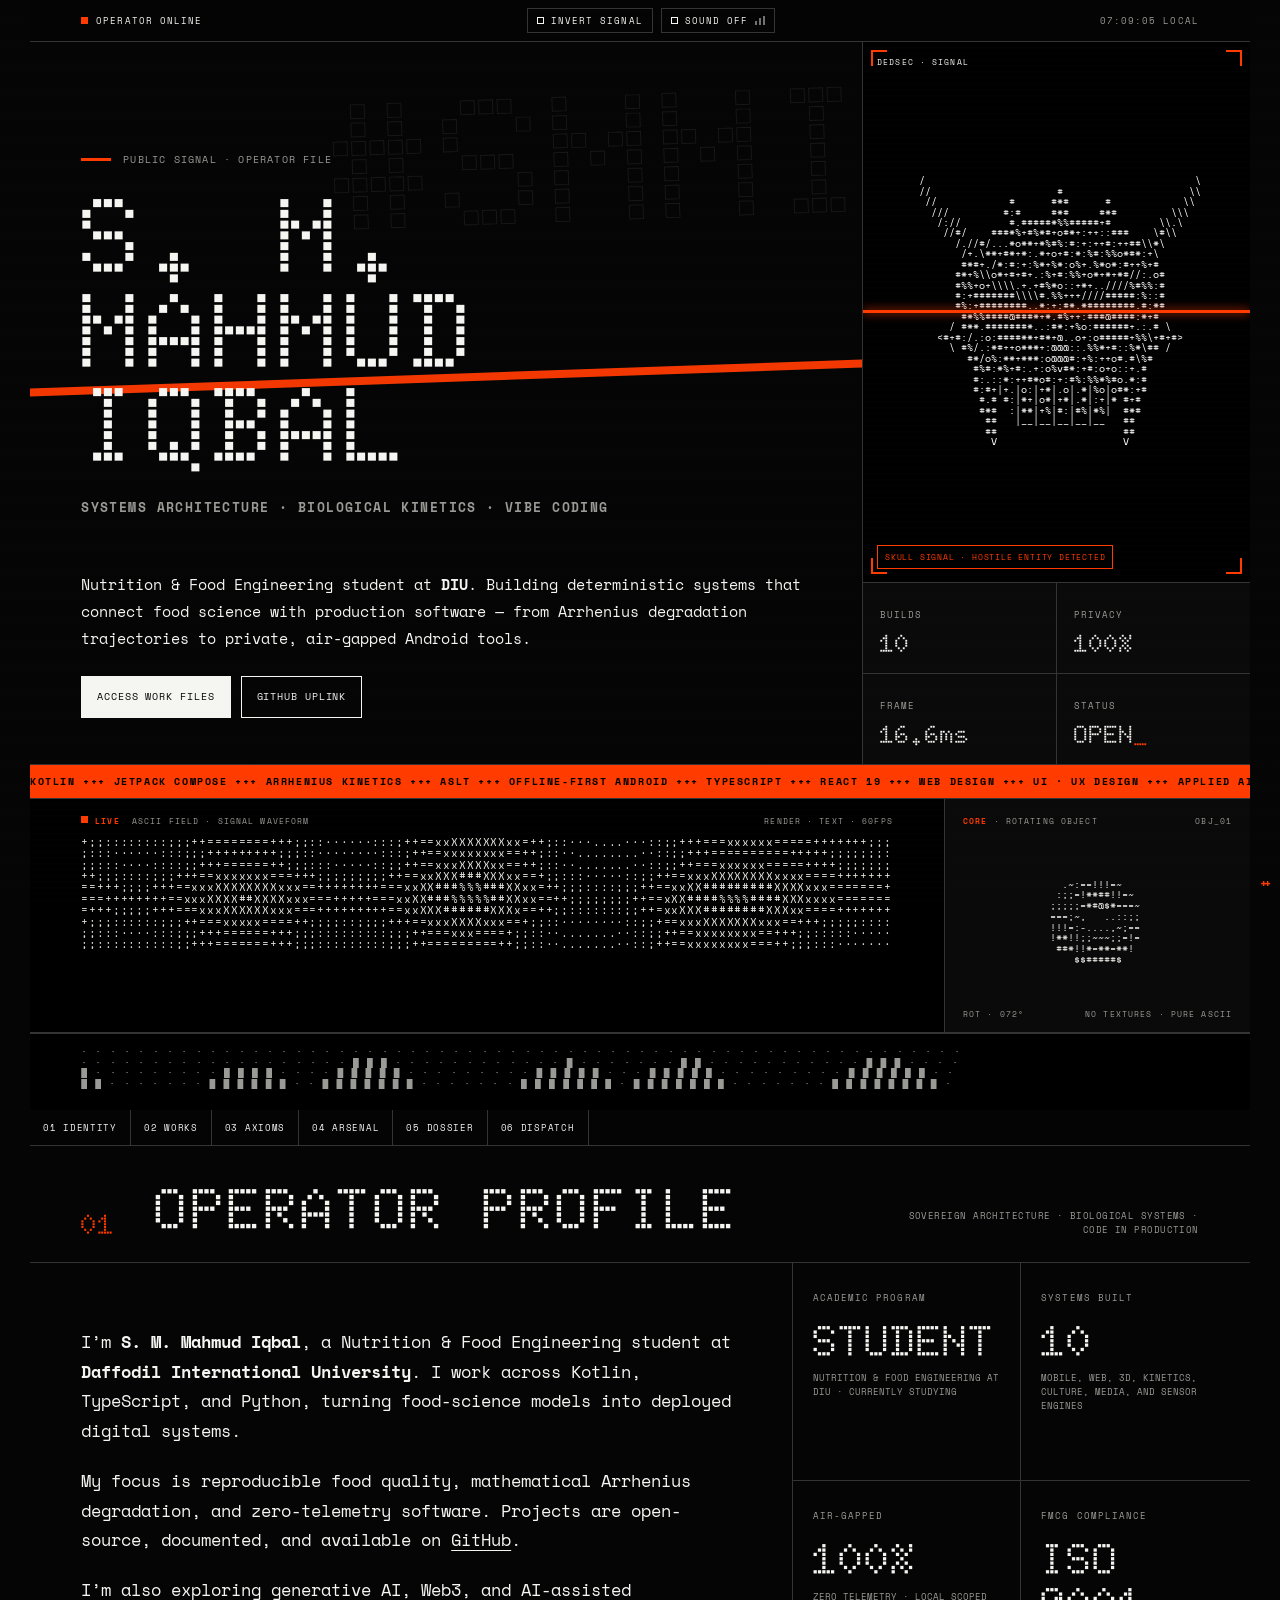
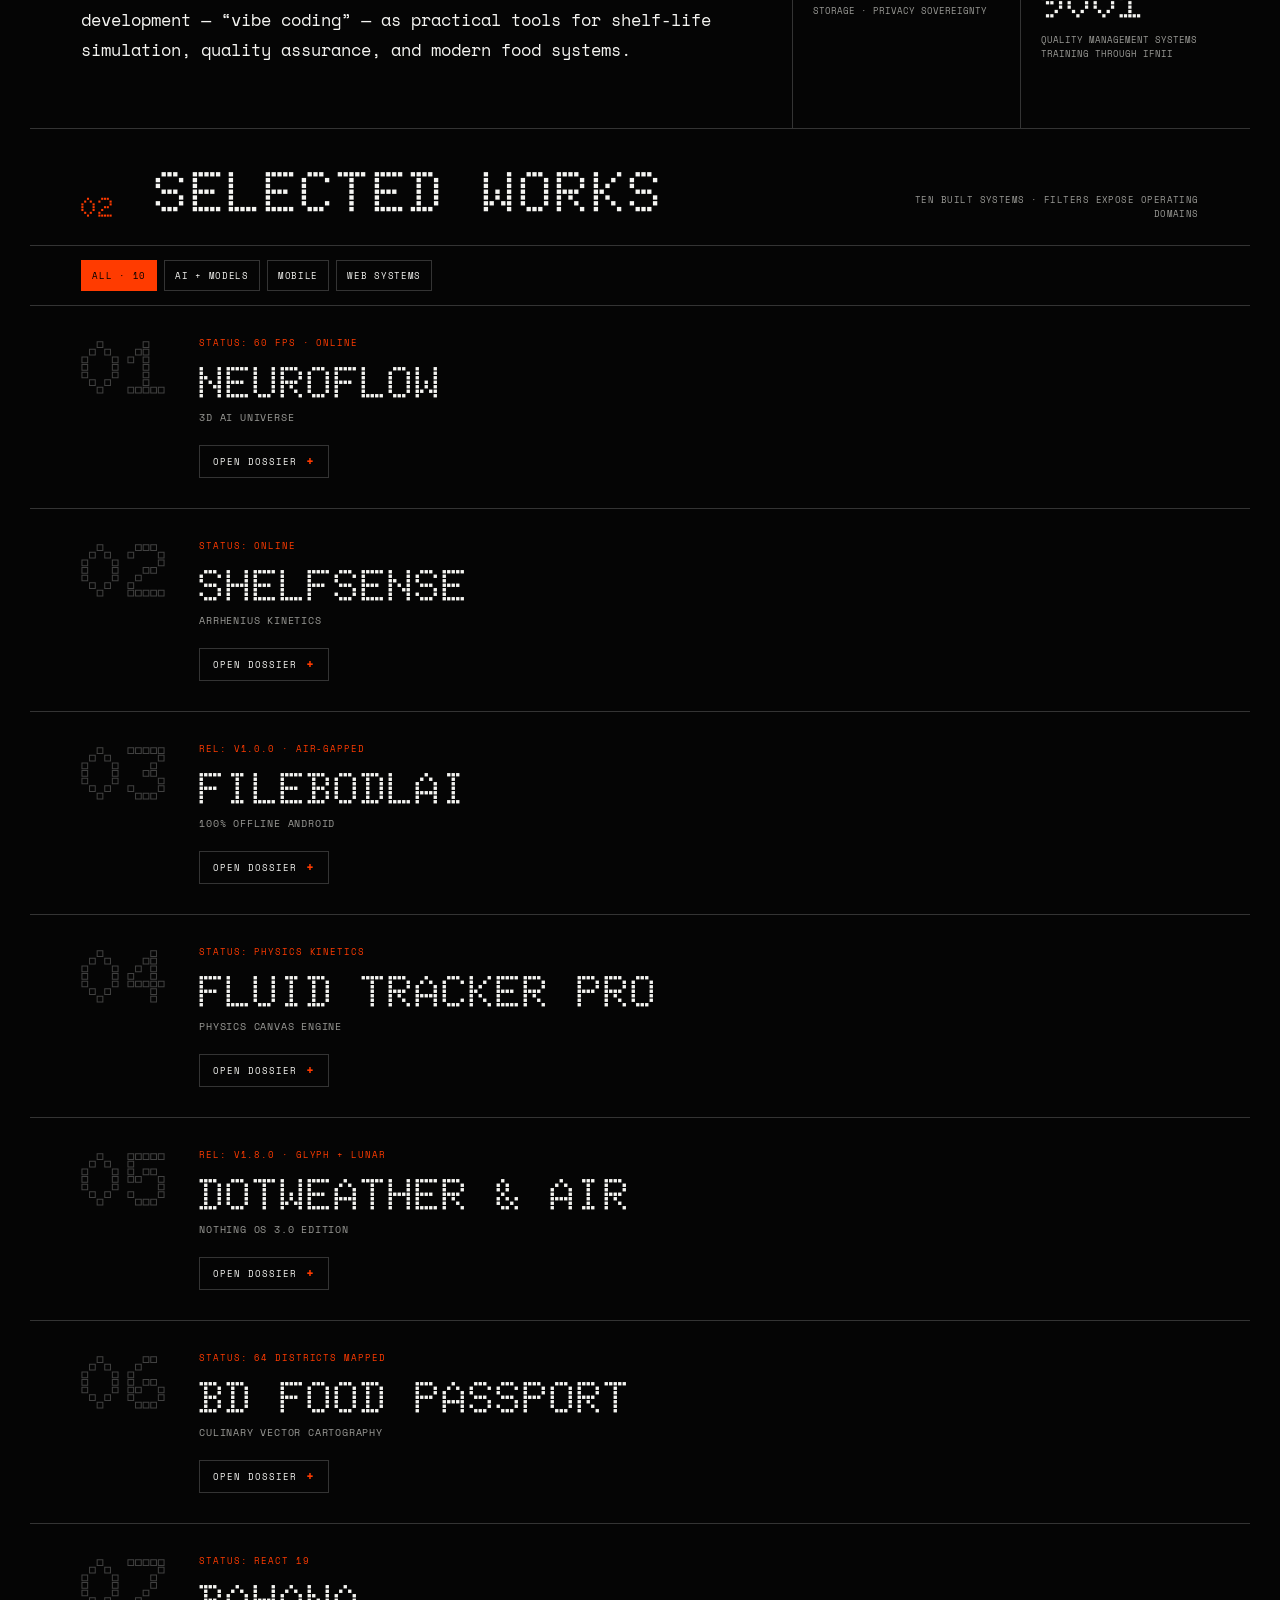
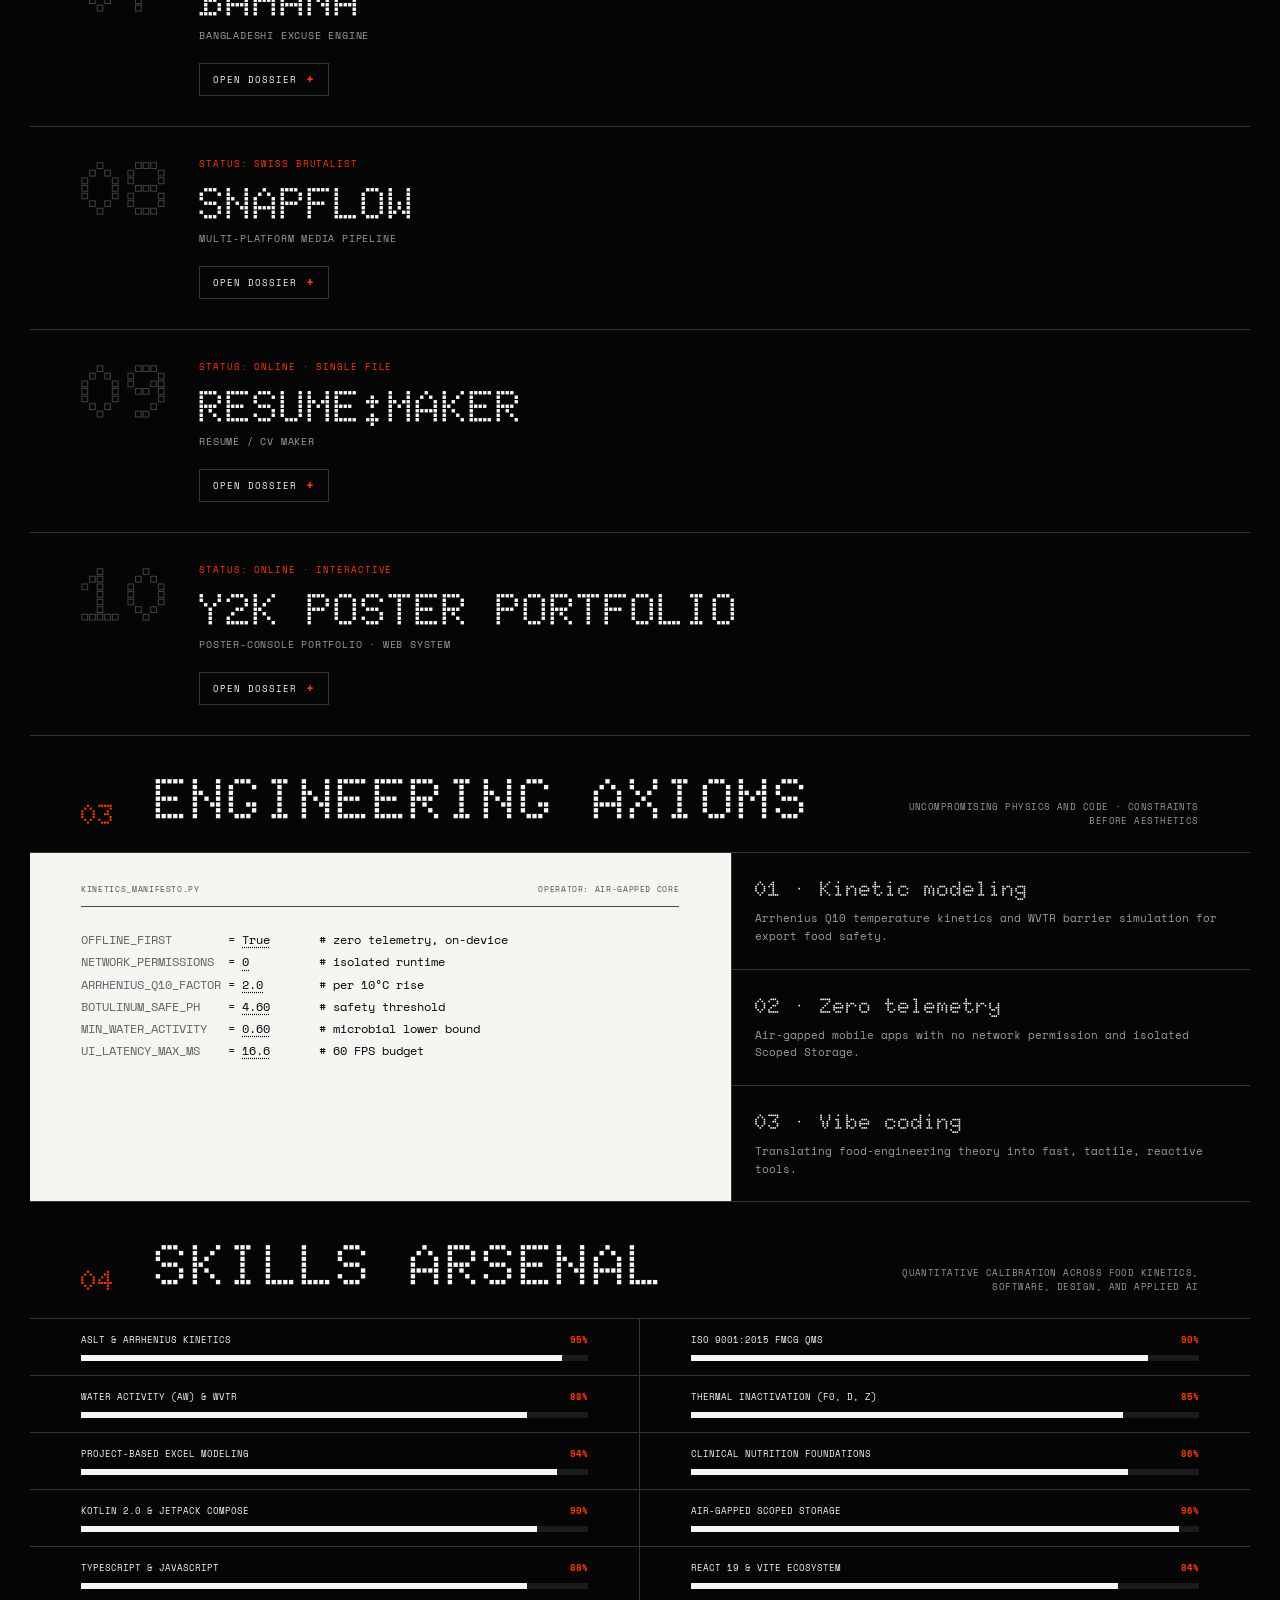
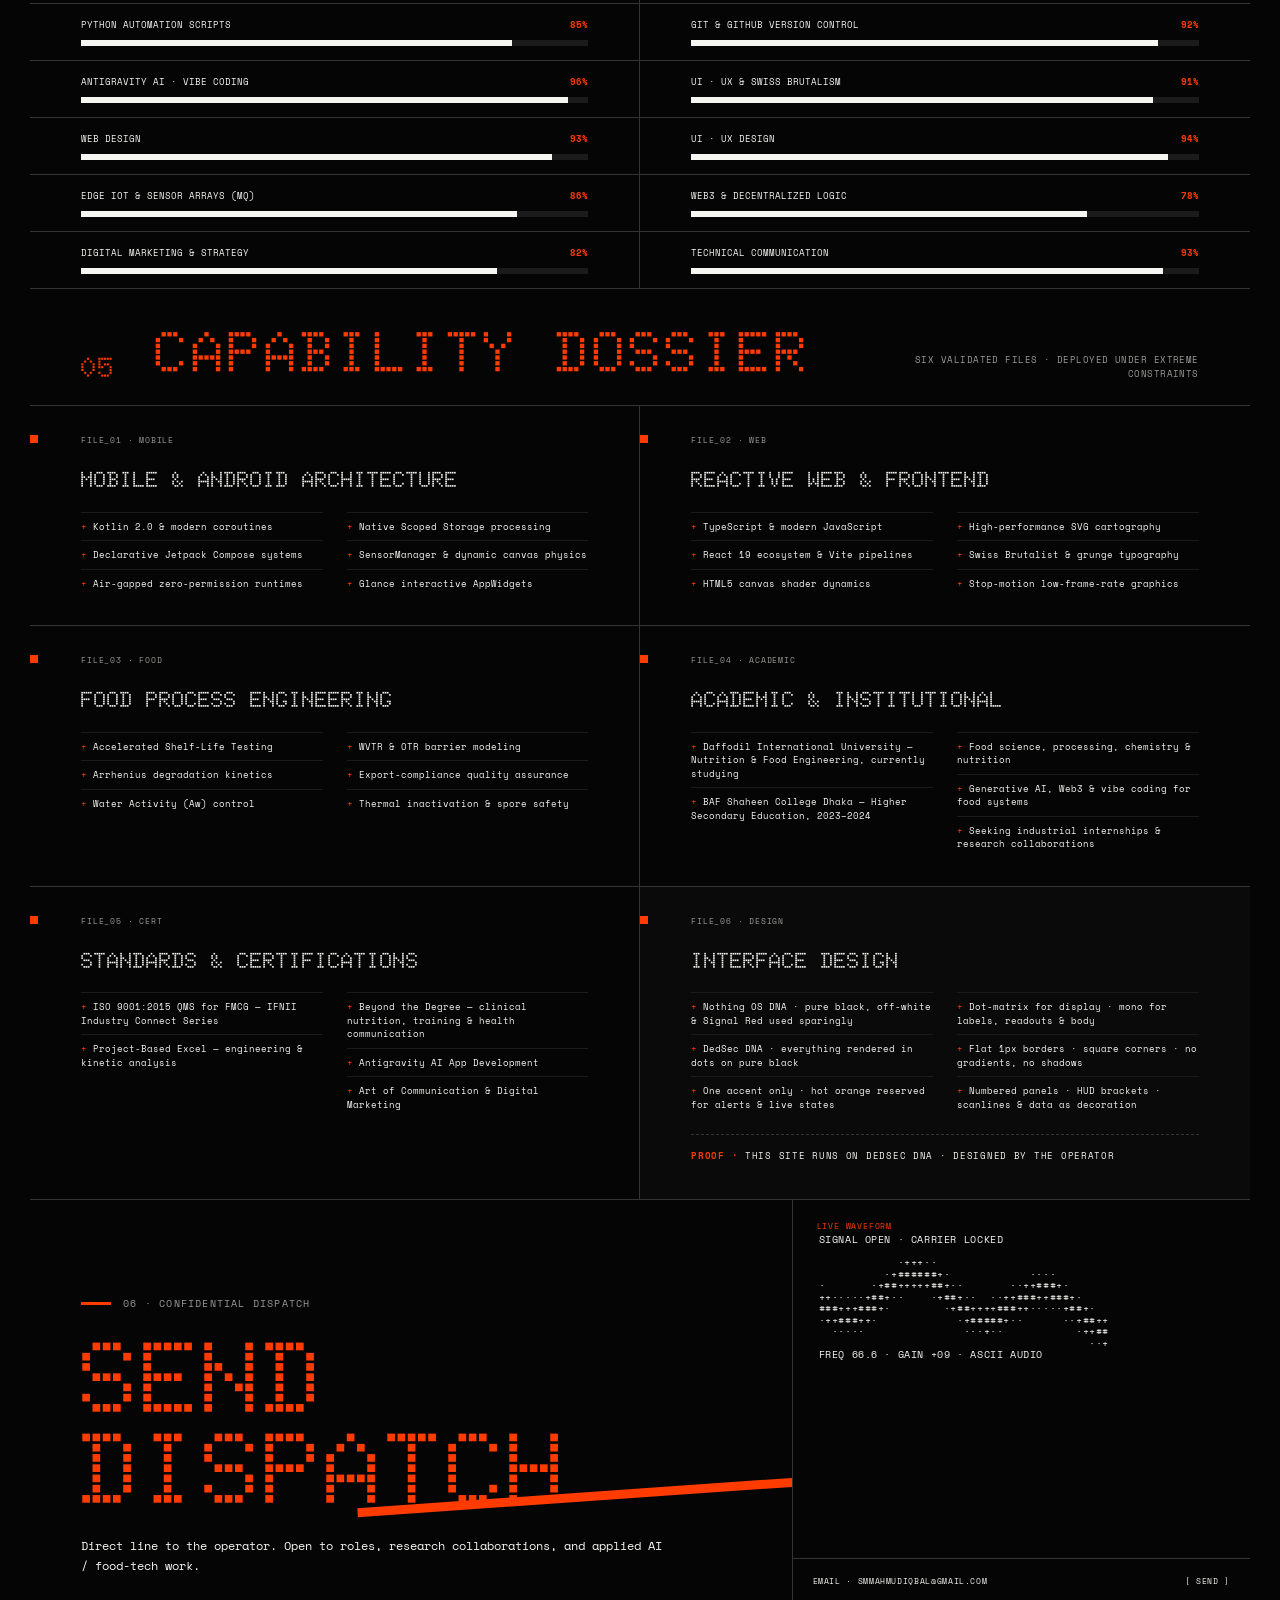
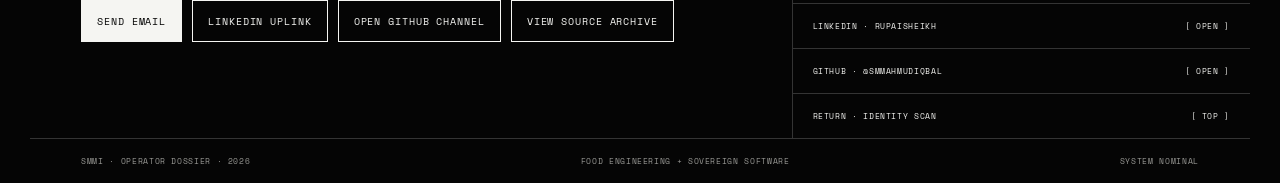
==== portfolio.html @ e4060b65 "Upload new portfolio build as portfolio.html" ====
<!doctype html>
<html lang="en">
<head>
  <meta charset="utf-8" />
  <meta name="viewport" content="width=device-width, initial-scale=1, viewport-fit=cover" />
  <meta name="color-scheme" content="light dark" />
  <link rel="icon" type="image/png" href="[data-uri]" />
  <link rel="apple-touch-icon" href="[data-uri]" />
  <title>S. M. Mahmud Iqbal — Operator Dossier</title>
  <meta name="description" content="Developer portfolio of S. M. Mahmud Iqbal — scientific software, Android, web, and UI/UX. Nutrition &amp; Food Engineering student at Daffodil International University building offline-first, zero-telemetry systems." />
  <meta property="og:type" content="website" />
  <meta property="og:title" content="S. M. Mahmud Iqbal — Operator Dossier" />
  <meta property="og:description" content="Developer portfolio of S. M. Mahmud Iqbal — scientific software, Android, web, and UI/UX." />
  <meta property="og:image" content="https://smmahmudiqbal.github.io/portfolio/assets/og-image.jpg" />
  <meta property="og:image:type" content="image/jpeg" />
  <meta property="og:image:width" content="2096" />
  <meta property="og:image:height" content="1184" />
  <meta property="og:image:alt" content="Evil ASCII skull artwork: a horned skull rendered in white ASCII characters on black — S. M. Mahmud Iqbal, Operator Dossier" />
  <meta name="twitter:card" content="summary_large_image" />
  <meta name="twitter:title" content="S. M. Mahmud Iqbal — Operator Dossier" />
  <meta name="twitter:description" content="Developer portfolio of S. M. Mahmud Iqbal — scientific software, Android, web, and UI/UX." />
  <meta name="twitter:image" content="https://smmahmudiqbal.github.io/portfolio/assets/og-image.jpg" />
  <meta name="twitter:image:alt" content="Evil ASCII skull artwork: a horned skull rendered in white ASCII characters on black — S. M. Mahmud Iqbal, Operator Dossier" />
  <link rel="preconnect" href="https://fonts.googleapis.com">
  <link rel="preconnect" href="https://fonts.gstatic.com" crossorigin>
  <link rel="preload" as="style" href="https://fonts.googleapis.com/css2?family=Doto:wght@400;700&family=DotGothic16&family=Space+Mono:ital,wght@0,400;0,700;1,400&display=swap" onload="this.onload=null;this.rel='stylesheet'">
  <noscript><link href="https://fonts.googleapis.com/css2?family=Doto:wght@400;700&family=DotGothic16&family=Space+Mono:ital,wght@0,400;0,700;1,400&display=swap" rel="stylesheet"></noscript>
  <style>

    :root{
      color-scheme:dark;
      --bg:#050505;
      --panel:#0a0a0a;
      --fg:#f5f5f2;
      --muted:#9a9a96;
      --line:#343434;
      --soft:#1b1b1b;
      --accent:#ff3b00;
      --pad:clamp(18px,4vw,56px);
      --max:1220px;
    }
    @media (prefers-color-scheme:light){
      :root{--bg:#050505;--panel:#0a0a0a;--fg:#f5f5f2;--muted:#9a9a96;--line:#343434;--soft:#1b1b1b;--accent:#ff3b00}
    }
    *{box-sizing:border-box}
    html{scroll-behavior:smooth;background:var(--bg)}
    body{margin:0;background:var(--bg);color:var(--fg);font-family:"Space Mono",monospace;overflow-x:hidden}
    body:before{content:"";position:fixed;inset:0;z-index:50;pointer-events:none;background:repeating-linear-gradient(to bottom,transparent 0,transparent 5px,rgba(255,255,255,.018) 6px);opacity:.65}
    body:after{content:"++";position:fixed;right:12px;bottom:8px;z-index:51;color:var(--accent);font:700 12px "Space Mono",monospace;letter-spacing:-.25em;pointer-events:none}
    a{color:inherit;text-decoration:none}
    button{font:inherit;color:inherit}
    a:focus-visible,button:focus-visible{outline:2px solid var(--accent);outline-offset:4px}
    .frame{width:min(var(--max),100%);margin:0 auto}
    .system-bar{position:sticky;top:0;z-index:20;min-height:38px;display:flex;justify-content:space-between;align-items:center;padding:8px var(--pad);border-bottom:1px solid var(--line);background:rgba(5,5,5,.96);font-size:9px;letter-spacing:.12em;text-transform:uppercase}
    .rec{display:inline-flex;align-items:center;gap:8px;color:var(--fg)}
    .rec i{width:7px;height:7px;background:var(--accent);display:block;animation:blink 1.4s steps(1) infinite}
    .marquee{display:none}.clock{font-variant-numeric:tabular-nums;color:var(--muted)}
    .hero{display:grid;grid-template-columns:minmax(0,1.55fr) minmax(310px,.72fr);min-height:680px;border-bottom:1px solid var(--line)}
    .hero-main{position:relative;padding:clamp(58px,9vw,110px) var(--pad) 46px;display:flex;flex-direction:column;justify-content:space-between;gap:52px;overflow:hidden;border-right:1px solid var(--line)}
    .hero-main:before{content:"#SMMI";position:absolute;right:-20px;top:24px;font:700 clamp(74px,15vw,184px)/1 "Doto","DotGothic16",sans-serif;color:transparent;-webkit-text-stroke:1px rgba(245,245,242,.08);transform:rotate(-2deg);pointer-events:none}
    .hero-main:after{content:"";position:absolute;left:-4%;top:46%;width:108%;height:8px;background:var(--accent);transform:rotate(-2deg);opacity:.95;pointer-events:none}
    .hero-main>div{position:relative;z-index:2}
    .micro{font-size:9px;letter-spacing:.12em;text-transform:uppercase;color:var(--muted)}
    .kicker{display:flex;align-items:center;gap:12px;margin-bottom:22px;font-size:10px;letter-spacing:.12em;text-transform:uppercase;color:var(--muted)}
    .kicker:before{content:"";width:30px;height:3px;background:var(--accent)}
    h1,h2,h3{font-family:"Doto","DotGothic16",sans-serif;font-weight:700;text-transform:uppercase;margin:0;font-variation-settings:"ROND" 0}
    h1{max-width:860px;font-size:clamp(52px,8.4vw,112px);line-height:.88;letter-spacing:.01em;animation:flickerIn .8s steps(5) both}
    h1 .thin{display:block;max-width:720px;margin-top:24px;font-family:"Space Mono",monospace;font-size:clamp(10px,.12em,14px);line-height:1.7;letter-spacing:.11em;color:var(--muted)}
    .hero-copy{max-width:730px;margin:0;font-size:clamp(12px,1.2vw,15px);line-height:1.8}
    .hero-copy strong{text-decoration:none;color:var(--fg)}
    .hero-actions{display:flex;flex-wrap:wrap;gap:10px;margin-top:24px}
    .btn{display:inline-flex;align-items:center;justify-content:center;min-height:42px;padding:11px 15px;border:1px solid var(--fg);background:var(--fg);color:var(--bg);font-size:10px;letter-spacing:.09em;text-transform:uppercase;transition:background .15s,color .15s,border-color .15s}
    .btn:hover{background:var(--accent);border-color:var(--accent);color:#000}
    .btn.secondary{background:transparent;color:var(--fg)}
    .btn.secondary:hover{background:var(--fg);color:var(--bg)}
    .hero-code{display:none!important}
    .hero-side{display:grid;grid-template-rows:1fr auto;background:var(--panel)}
    .id-scan{position:relative;display:grid;place-items:center;min-height:410px;padding:28px;overflow:hidden;background:#000;color:#f5f5f2}
    .id-scan:before{content:"DEDSEC · SIGNAL";position:absolute;left:14px;top:14px;font-size:8px;letter-spacing:.14em;color:#f5f5f2}
    .id-scan:after{content:"";position:absolute;left:0;right:0;height:3px;background:var(--accent);box-shadow:0 0 10px var(--accent);animation:scan 5s linear infinite}
    .ascii{margin:0;white-space:pre;text-align:left;font-family:"Space Mono",monospace;font-size:clamp(8px,.72vw,11px);line-height:1.05;letter-spacing:0;color:#f5f5f2;filter:contrast(1.3)}
    #skull{font-size:clamp(6.5px,.8vw,10.5px);line-height:1.02}
    .scan-label{position:absolute;left:14px;bottom:13px;font-size:8px;letter-spacing:.1em;text-transform:uppercase;color:var(--accent);background:#000;border:1px solid var(--accent);padding:5px 7px}
    .telemetry{display:grid;grid-template-columns:repeat(2,1fr);border-top:1px solid var(--line)}
    .telemetry div{padding:17px;border-right:1px solid var(--line);border-bottom:1px solid var(--line)}
    .telemetry div:nth-child(2n){border-right:0}.telemetry div:nth-last-child(-n+2){border-bottom:0}
    .telemetry b{display:block;margin-top:7px;font:700 25px/1 "Doto","DotGothic16",sans-serif}
    .nav{position:sticky;top:38px;z-index:19;display:flex;flex-wrap:wrap;border-bottom:1px solid var(--line);background:rgba(5,5,5,.97)}
    .nav a{padding:11px 13px;border-right:1px solid var(--line);font-size:9px;letter-spacing:.08em;text-transform:uppercase}
    .nav a:hover,.nav a.active{background:var(--fg);color:var(--bg)}
    .nav a.active{box-shadow:inset 0 -3px 0 var(--accent)}
    .network-strip{display:none}
    section{position:relative;border-bottom:1px solid var(--line);background:var(--bg)}
    .section-head{display:grid;grid-template-columns:56px 1fr minmax(0,300px);gap:18px;align-items:end;padding:34px var(--pad) 24px;border-bottom:1px solid var(--line)}
    .index{font:700 28px/1 "Doto","DotGothic16",sans-serif;color:var(--accent)}
    .section-head h2{font-size:clamp(28px,4.6vw,58px);line-height:1;letter-spacing:.025em}
    .section-head p{margin:0;text-align:right;font-size:9px;line-height:1.6;letter-spacing:.05em;text-transform:uppercase;color:var(--muted)}
    .about-grid{display:grid;grid-template-columns:1.25fr .75fr}
    .about-copy{padding:clamp(32px,5vw,66px) var(--pad);border-right:1px solid var(--line)}
    .about-copy p{max-width:760px;margin:0 0 20px;font-size:clamp(13px,1.35vw,17px);line-height:1.75}.about-copy p:last-child{margin-bottom:0}.about-copy a{text-decoration:underline;text-underline-offset:4px}
    .readouts{display:grid;grid-template-columns:1fr 1fr}
    .readout{position:relative;min-height:154px;padding:20px;border-right:1px solid var(--line);border-bottom:1px solid var(--line)}
    .readout:nth-child(2n){border-right:0}.readout:nth-last-child(-n+2){border-bottom:0}
    .readout b{display:block;margin:13px 0 8px;font:700 clamp(30px,3.4vw,46px)/1 "Doto","DotGothic16",sans-serif}
    .readout p{margin:0;font-size:9px;line-height:1.55;color:var(--muted);text-transform:uppercase}.signal{display:none}
    .filter-row{display:flex;flex-wrap:wrap;gap:7px;padding:14px var(--pad);border-bottom:1px solid var(--line)}
    .filter{padding:8px 10px;border:1px solid var(--line);background:transparent;font-size:9px;letter-spacing:.08em;text-transform:uppercase;cursor:pointer}
    .filter[aria-pressed="true"],.filter:hover{background:var(--accent);border-color:var(--accent);color:#000}
    .projects{display:block}
    .project{position:relative;display:grid;grid-template-columns:92px minmax(0,1fr);column-gap:26px;min-height:0;padding:30px var(--pad);border:0;border-bottom:1px solid var(--line);background:var(--bg);overflow:hidden}
    .project:last-child{border-bottom:0}.project.hidden{display:none}
    .project .num{grid-column:1;grid-row:1/8;position:static;font:700 clamp(48px,6vw,76px)/.85 "Doto","DotGothic16",sans-serif;color:transparent;-webkit-text-stroke:1px var(--fg);opacity:.25}
    .project .eyebrow,.project h3,.project .sub,.project .desc,.project .impact,.project .tags,.project .project-foot{grid-column:2}
    .project .eyebrow{margin:0 0 11px;font-size:9px;letter-spacing:.1em;color:var(--accent);text-transform:uppercase}
    .project h3{max-width:none;margin:0 0 5px;font-size:clamp(27px,3.8vw,45px);line-height:1}
    .project .sub{margin:0 0 18px;font-size:10px;letter-spacing:.08em;text-transform:uppercase;color:var(--muted)}
    .project .desc{max-width:800px;margin:0 0 14px;font-size:12px;line-height:1.7}
    .project .impact{max-width:800px;margin:0 0 18px;font-size:11px;line-height:1.65;color:var(--fg)}
    .project .impact b{margin-right:8px;font-size:9px;letter-spacing:.1em;color:var(--accent)}
    .tags{display:flex;flex-wrap:wrap;gap:6px;margin-top:0}.tag{padding:4px 6px;border:1px solid var(--line);font-size:8px;letter-spacing:.05em;text-transform:uppercase}
    .project-foot{display:flex;justify-content:space-between;align-items:center;gap:12px;margin-top:18px;padding-top:12px;border-top:1px dashed var(--line);font-size:8px;letter-spacing:.08em;text-transform:uppercase;color:var(--muted)}
    .project-foot a{color:var(--fg);text-decoration:underline;text-underline-offset:4px}.project:hover h3{color:var(--accent)}
    .foot-links{display:inline-flex;align-items:center;gap:16px;flex-wrap:wrap}
    .project-foot a.live{color:var(--accent);font-weight:700}
    .axiom-grid{display:grid;grid-template-columns:1.15fr .85fr}
    .terminal{position:relative;padding:30px var(--pad);border-right:1px solid var(--line);background:var(--fg);color:var(--bg);overflow:hidden}
    .terminal-top{display:flex;justify-content:space-between;gap:16px;padding-bottom:11px;border-bottom:1px solid var(--bg);font-size:8px;letter-spacing:.08em;text-transform:uppercase;opacity:.7}
    pre{margin:22px 0 0;white-space:pre-wrap;word-break:break-word;font-family:"Space Mono",monospace;font-size:clamp(9px,1vw,12px);line-height:1.85}.code-key{opacity:.62}.code-val{text-decoration:underline;text-decoration-style:dotted;text-underline-offset:3px}
    .axiom-cards{display:grid}.axiom{padding:23px;border-bottom:1px solid var(--line)}.axiom:last-child{border-bottom:0}.axiom b{display:block;margin-bottom:9px;font:700 21px/1.2 "Doto","DotGothic16",sans-serif}.axiom p{margin:0;font-size:11px;line-height:1.6;color:var(--muted)}
    .skills-grid{display:grid;grid-template-columns:repeat(2,minmax(0,1fr))}
    .skill{padding:14px var(--pad);border-right:1px solid var(--line);border-bottom:1px solid var(--line);background:var(--bg)}.skill:nth-child(2n){border-right:0}.skill:nth-last-child(-n+2){border-bottom:0}
    .skill-top{display:flex;justify-content:space-between;gap:14px;margin-bottom:9px;font-size:9px;text-transform:uppercase}.skill-top b{color:var(--accent)}
    .meter{height:6px;background:var(--soft)}.meter i{display:block;height:100%;width:0;background:var(--fg);transition:width .9s steps(10)}
    .dossiers{display:grid;grid-template-columns:repeat(2,minmax(0,1fr))}
    .file{position:relative;min-height:0;padding:28px var(--pad);border-right:1px solid var(--line);border-bottom:1px solid var(--line);background:var(--bg)}.file:nth-child(2n){border-right:0}.file:last-child{border-bottom:0}.file:nth-last-child(-n+2){border-bottom:0}.file:before{content:"";position:absolute;left:0;top:29px;width:8px;height:8px;background:var(--accent)}
    .file.design-file{background:var(--panel)}
    .file.design-file .proof{grid-column:1/-1;margin-top:16px;padding-top:14px;border-top:1px dashed var(--line);font-size:9px;letter-spacing:.08em;text-transform:uppercase;color:var(--fg)}
    .file.design-file .proof b{color:var(--accent)}
    .file-id{margin-bottom:20px;font-size:8px;letter-spacing:.1em;color:var(--muted);text-transform:uppercase}.file h3{margin-bottom:18px;font-size:22px;line-height:1.25}.file ul{list-style:none;padding:0;margin:0;columns:2;column-gap:24px}.file li{break-inside:avoid;padding:7px 0;border-top:1px solid var(--soft);font-size:9px;line-height:1.5}.file li:before{content:"+ ";color:var(--accent)}
    .dispatch{display:grid;grid-template-columns:1.25fr .75fr;min-height:430px}
    .dispatch-main{position:relative;padding:clamp(54px,8vw,96px) var(--pad);border-right:1px solid var(--line);overflow:hidden}.dispatch-main:after{content:"";position:absolute;right:-8%;top:54%;width:65%;height:9px;background:var(--accent);transform:rotate(-4deg)}
    .dispatch-main>*{position:relative;z-index:2}.dispatch-main h2{max-width:760px;margin-bottom:22px;font-size:clamp(48px,8vw,104px);line-height:.88}.dispatch-main p{max-width:590px;font-size:12px;line-height:1.7}
    .dispatch-side{display:grid;grid-template-rows:1fr auto}.wave{position:relative;display:flex;align-items:center;padding:26px;overflow:hidden}.wave svg{width:100%;height:auto}.wave polyline{fill:none;stroke:var(--fg);stroke-width:1.5;vector-effect:non-scaling-stroke;stroke-dasharray:3 6}.wave:after{content:"SIGNAL OPEN";position:absolute;left:24px;top:20px;color:var(--accent);font-size:8px;letter-spacing:.1em}
    .dispatch-links{display:grid}.dispatch-links a{display:flex;justify-content:space-between;padding:16px 20px;border-top:1px solid var(--line);font-size:8px;letter-spacing:.08em;text-transform:uppercase}.dispatch-links a:hover{background:var(--fg);color:var(--bg)}
    footer{display:flex;justify-content:space-between;gap:20px;flex-wrap:wrap;padding:16px var(--pad);font-size:8px;letter-spacing:.08em;text-transform:uppercase;color:var(--muted)}
    .cursor:after{content:"_";color:var(--accent);animation:blink 1s steps(1) infinite}
    body.booting{overflow:hidden}
    .boot{position:fixed;inset:0;z-index:200;display:flex;align-items:center;justify-content:center;padding:24px;background:#000;transition:opacity .35s ease}
    .boot.done{opacity:0;pointer-events:none}
    .boot-inner{width:min(560px,100%)}
    .boot-head{display:flex;align-items:center;gap:12px;margin-bottom:18px;font-size:9px;letter-spacing:.14em;text-transform:uppercase;color:var(--accent)}
    .boot-head:before{content:"";width:30px;height:3px;background:var(--accent)}
    .boot-lines{min-height:150px;margin:0;white-space:pre-wrap;font-family:"Space Mono",monospace;font-size:clamp(11px,2.6vw,13px);line-height:2.1;color:var(--fg)}
    .boot-lines:after{content:"_";color:var(--accent);animation:blink 1s steps(1) infinite}
    .boot-skip{margin-top:20px;font-size:8px;letter-spacing:.12em;text-transform:uppercase;color:var(--muted)}
    @keyframes blink{50%{opacity:0}}
    @keyframes scan{0%{top:-2%}100%{top:102%}}
    @keyframes flickerIn{0%{opacity:0;filter:blur(5px)}28%{opacity:.35}42%{opacity:0}70%{opacity:1;filter:blur(0)}100%{opacity:1}}
    @media(max-width:900px){
      .hero{grid-template-columns:1fr}.hero-main{min-height:620px;border-right:0;border-bottom:1px solid var(--line)}.hero-side{grid-template-columns:1fr 1fr;grid-template-rows:auto}.id-scan{min-height:360px;border-right:1px solid var(--line)}
      .about-grid,.axiom-grid,.dispatch{grid-template-columns:1fr}.about-copy,.terminal,.dispatch-main{border-right:0;border-bottom:1px solid var(--line)}
    }
    @media(max-width:680px){
      .system-bar{position:relative}.nav{top:0}.hero{min-height:auto}.hero-main{min-height:580px;padding-top:52px}.hero-main:before{right:-12px;top:28px}.hero-main:after{top:42%;height:6px}.hero-side{display:block}.id-scan{min-height:340px;border-right:0;border-bottom:1px solid var(--line)}
      .nav a{flex:1 1 33.333%;padding:10px 6px;text-align:center;border-bottom:1px solid var(--line)}
      .section-head{grid-template-columns:40px 1fr;align-items:start;padding-top:27px}.section-head p{grid-column:1/-1;text-align:left}.index{font-size:24px}
      .readouts{grid-template-columns:1fr}.readout{border-right:0!important;border-bottom:1px solid var(--line)!important}.readout:last-child{border-bottom:0!important}
      .project{grid-template-columns:1fr;padding-block:25px}.project .num{grid-column:1;grid-row:auto;margin-bottom:18px;font-size:46px}.project .eyebrow,.project h3,.project .sub,.project .desc,.project .impact,.project .tags,.project .project-foot{grid-column:1}.project-foot{align-items:flex-start;flex-direction:column}
      .skills-grid{grid-template-columns:1fr}.skill{border-right:0!important;border-bottom:1px solid var(--line)!important}.skill:last-child{border-bottom:0!important}
      .dossiers{grid-template-columns:1fr}.file,.file:last-child{grid-column:1;border-right:0;border-bottom:1px solid var(--line)}.file:last-child{border-bottom:0}.file ul{columns:1}
      .clock{display:none}.hero-actions .btn{width:100%}.dispatch-main{min-height:430px}
    }
    @media(prefers-reduced-motion:reduce){html{scroll-behavior:auto}*,*:before,*:after{animation-duration:.001ms!important;animation-iteration-count:1!important;transition-duration:.001ms!important}}


    .ticker{overflow:hidden;border-bottom:1px solid var(--line);background:var(--accent);color:#000}
    .ticker-track{display:flex;width:max-content;animation:tickmove 30s linear infinite}
    .ticker:hover .ticker-track{animation-play-state:paused}
    .ticker-track span{white-space:nowrap;padding:9px 0;font-size:10px;font-weight:700;letter-spacing:.16em;text-transform:uppercase}
    @keyframes tickmove{to{transform:translateX(-50%)}}
    .bar-controls{display:flex;align-items:center;gap:8px;flex-wrap:wrap}
    .invert-btn{display:inline-flex;align-items:center;gap:7px;padding:5px 9px;border:1px solid var(--line);background:transparent;font-size:9px;letter-spacing:.12em;text-transform:uppercase;cursor:pointer}
    .invert-btn i{width:7px;height:7px;border:1px solid currentColor;display:block}
    .invert-btn[aria-pressed="true"]{background:var(--fg);color:var(--bg)}
    .invert-btn[aria-pressed="true"] i{background:var(--accent);border-color:var(--accent)}
    .sound-btn{display:inline-flex;align-items:center;gap:7px;padding:5px 9px;border:1px solid var(--line);background:transparent;font-size:9px;letter-spacing:.12em;text-transform:uppercase;cursor:pointer}
    .sound-btn i{width:7px;height:7px;border:1px solid currentColor;display:block;flex:none}
    .sound-btn .sound-bars{display:inline-flex;align-items:flex-end;gap:2px;height:9px}
    .sound-btn .sound-bars b{display:block;width:2px;background:currentColor;opacity:.45}
    .sound-btn .sound-bars b:nth-child(1){height:4px}.sound-btn .sound-bars b:nth-child(2){height:7px}.sound-btn .sound-bars b:nth-child(3){height:9px}
    .sound-btn[aria-pressed="true"]{background:var(--fg);color:var(--bg)}
    .sound-btn[aria-pressed="true"] i{background:var(--accent);border-color:var(--accent)}
    .sound-btn[aria-pressed="true"] .sound-bars b{opacity:1;background:var(--accent)}
    @media(max-width:680px){.bar-controls{gap:6px}.sound-btn,.invert-btn{padding:5px 7px}}
    body.inverted{--bg:#f4f4f0;--panel:#ebebe7;--fg:#0b0b0b;--muted:#5d5d58;--line:#c4c4be;--soft:#e1e1db;color-scheme:light}
    body.inverted .system-bar{background:rgba(244,244,240,.96)}
    body.inverted .nav{background:rgba(244,244,240,.97)}
    body.inverted .hero-main:before{-webkit-text-stroke:1px rgba(11,11,11,.14)}
    body.inverted:before{background:repeating-linear-gradient(to bottom,transparent 0,transparent 5px,rgba(0,0,0,.035) 6px)}
    h1.settled{animation:none}
    h1.glitching{animation:glitchBurst .36s linear both}
    @keyframes glitchBurst{0%{transform:translate(0,0);text-shadow:none;clip-path:inset(0 0 0 0)}15%{transform:translate(-4px,2px) skewX(-3deg);text-shadow:4px 0 var(--accent),-4px 0 var(--fg);clip-path:inset(8% 0 62% 0)}30%{transform:translate(4px,-1px);text-shadow:-4px 0 var(--accent),4px 0 var(--fg);clip-path:inset(58% 0 6% 0)}45%{transform:translate(-2px,0) skewX(2deg);text-shadow:2px 0 var(--accent);clip-path:inset(30% 0 38% 0)}60%{transform:translate(3px,1px);text-shadow:-2px 0 var(--accent),2px 0 var(--fg);clip-path:inset(0 0 0 0)}100%{transform:translate(0,0);text-shadow:none;clip-path:inset(0 0 0 0)}}
    .project .dossier-toggle,.project .dossier{grid-column:2}
    .dossier-toggle{justify-self:start;display:inline-flex;align-items:center;gap:9px;margin-top:2px;padding:9px 13px;border:1px solid var(--line);background:transparent;font-size:9px;letter-spacing:.11em;text-transform:uppercase;cursor:pointer;transition:border-color .15s,color .15s}
    .dossier-toggle:hover{border-color:var(--accent);color:var(--accent)}
    .dossier-toggle .dt-mark{font-size:13px;font-weight:700;line-height:1;color:var(--accent)}
    .dossier{display:grid;grid-template-rows:0fr;opacity:0;transition:grid-template-rows .45s ease,opacity .35s ease}
    .project.open .dossier{grid-template-rows:1fr;opacity:1}
    .dossier-inner{overflow:hidden;min-height:0}
    .dossier-inner .desc{padding-top:18px}
    @media(max-width:680px){.project .dossier-toggle,.project .dossier{grid-column:1}}

    /* === ASCII OVERDRIVE === */
    #rainCanvas{position:fixed;inset:0;z-index:60;pointer-events:none;opacity:.9}
    .boot-art{margin:0 0 14px;white-space:pre;font-family:"Space Mono",monospace;font-size:10px;line-height:1.1;color:#f5f5f2;background:#000;animation:bootFlicker .9s steps(2) infinite}
    @keyframes bootFlicker{0%,88%{opacity:1}92%{opacity:.35}96%{opacity:1}}
    .boot-bar{height:10px;border:1px solid var(--line);margin-top:16px;overflow:hidden;background:#000}
    .boot-bar i{display:block;height:100%;width:0;background:repeating-linear-gradient(90deg,var(--fg) 0 8px,transparent 8px 10px);transition:width .18s steps(6)}
    .boot-bar-label{display:flex;justify-content:space-between;margin-top:7px;font-size:8px;letter-spacing:.14em;text-transform:uppercase;color:var(--muted)}
    .ascii-zone{display:grid;grid-template-columns:minmax(0,1.65fr) minmax(240px,.55fr);border-bottom:1px solid var(--line);background:#000;overflow:hidden}
    .ascii-wave-wrap{position:relative;padding:16px var(--pad) 12px;border-right:1px solid var(--line);overflow:hidden}
    .ascii-panel-head{display:flex;justify-content:space-between;gap:14px;margin-bottom:10px;font-size:8px;letter-spacing:.14em;text-transform:uppercase;color:var(--muted)}
    .ascii-panel-head b{color:var(--accent);font-weight:700}
    .ascii-panel-head .live-dot{display:inline-block;width:7px;height:7px;background:var(--accent);margin-right:7px;animation:blink 1.1s steps(1) infinite;vertical-align:1px}
    #wavePre{margin:0;white-space:pre;overflow:hidden;font-family:"Space Mono",monospace;font-size:clamp(8px,.85vw,11px);line-height:1.05;letter-spacing:.08em;color:#e8e8e2;min-height:118px}
    #wavePre .a{color:var(--accent)}
    .ascii-donut-wrap{position:relative;display:flex;flex-direction:column;padding:16px 18px 12px;background:var(--panel);overflow:hidden}
    #donutPre{margin:auto;white-space:pre;font-family:"Space Mono",monospace;font-size:clamp(8px,.8vw,10.5px);line-height:1.05;color:var(--fg);text-align:left}
    .ascii-eq-wrap{border-top:1px solid var(--line);padding:12px var(--pad);background:#000;overflow:hidden}
    #eqPre{margin:0;white-space:pre;overflow:hidden;font-family:"Space Mono",monospace;font-size:clamp(7px,.75vw,10px);line-height:1.1;letter-spacing:.12em;color:var(--muted);min-height:52px}
    #eqPre b{color:var(--accent);font-weight:400}
    .trail-char{position:fixed;z-index:70;pointer-events:none;font-family:"Space Mono",monospace;font-size:11px;font-weight:700;color:var(--fg);opacity:.9;animation:trailFade .65s steps(5) forwards}
    .trail-char.hot{color:var(--accent)}
    @keyframes trailFade{to{transform:translateY(-18px);opacity:0}}
    .id-scan .corner{position:absolute;width:16px;height:16px;border:0 solid var(--accent);z-index:3;animation:cornerPulse 2.2s steps(2) infinite}
    .id-scan .corner.tl{left:8px;top:8px;border-left-width:2px;border-top-width:2px}
    .id-scan .corner.tr{right:8px;top:8px;border-right-width:2px;border-top-width:2px}
    .id-scan .corner.bl{left:8px;bottom:8px;border-left-width:2px;border-bottom-width:2px}
    .id-scan .corner.br{right:8px;bottom:8px;border-right-width:2px;border-bottom-width:2px}
    @keyframes cornerPulse{50%{opacity:.25}}
    .wave-ascii{display:block;padding:34px 26px 14px}
    .wave-ascii:after{content:"LIVE WAVEFORM"}
    #dispatchEq{margin:0;white-space:pre;overflow:hidden;font-family:"Space Mono",monospace;font-size:clamp(8px,.8vw,10px);line-height:1.15;letter-spacing:.06em;color:var(--fg);min-height:108px}
    h2.scrambling{color:var(--accent)}
    @media(max-width:900px){.ascii-zone{grid-template-columns:1fr}.ascii-wave-wrap{border-right:0;border-bottom:1px solid var(--line)}#donutPre{margin:6px auto}}
    @media(max-width:680px){#wavePre{font-size:7px;min-height:96px}.ascii-eq-wrap{display:none}#rainCanvas{opacity:.6}}

    /* === SPEED PASS: lazy-render the decorative EQ strip only (content sections always render; animation engines are deferred/gated in JS instead) === */
    .ascii-eq-wrap{content-visibility:auto;contain-intrinsic-size:auto 76px}
    img,video,iframe{content-visibility:auto}
  </style>
</head>
<body class="booting">
  <canvas id="rainCanvas" aria-hidden="true"></canvas>
  <div class="boot" id="boot" aria-hidden="true">
    <div class="boot-inner">
      <div class="boot-head">DEDSEC · Signal boot</div>
      <pre class="boot-art" aria-hidden="true">      ▄████▄
    ██●████●██
    ██████████
     ██ ██ ██
     ▀ ▀ ▀ ▀</pre>
      <pre class="boot-lines" id="bootLines"></pre>
      <div class="boot-bar" aria-hidden="true"><i id="bootBarFill"></i></div>
      <div class="boot-bar-label"><span>Decrypting dossier</span><span id="bootPct">0%</span></div>
      <div class="boot-skip">Click anywhere to skip</div>
    </div>
  </div>
  <div class="frame">
    <div class="system-bar" aria-label="System status">
      <span class="rec"><i aria-hidden="true"></i>operator online</span>
      <div class="marquee" aria-hidden="true"><span>SOVEREIGN ARCHITECTURE · BIOLOGICAL KINETICS · ZERO TELEMETRY · APPLIED AI · FOOD SYSTEMS · SOVEREIGN ARCHITECTURE · BIOLOGICAL KINETICS · ZERO TELEMETRY · APPLIED AI · FOOD SYSTEMS ·</span></div>
      <div class="bar-controls">
        <button class="invert-btn" id="invertBtn" type="button" aria-pressed="false"><i aria-hidden="true"></i>Invert signal</button>
        <button class="sound-btn" id="soundBtn" type="button" aria-pressed="false" aria-label="Toggle interface sounds"><i aria-hidden="true"></i><span class="sound-label">Sound off</span><span class="sound-bars" aria-hidden="true"><b></b><b></b><b></b></span></button>
      </div>
      <span class="clock" id="clock">00:00:00 +06</span>
    </div>

    <main>
      <section class="hero" id="top" aria-labelledby="hero-title">
        <div class="hero-main">
          <div>
            <div class="kicker">Public signal · operator file</div>
            <h1 id="hero-title">S. M. Mahmud<br>Iqbal<span class="thin">Systems Architecture · Biological Kinetics · Vibe Coding</span></h1>
          </div>
          <div>
            <p class="hero-copy">Nutrition &amp; Food Engineering student at <strong>DIU</strong>. Building deterministic systems that connect food science with production software — from Arrhenius degradation trajectories to private, air-gapped Android tools.</p>
            <div class="hero-actions">
              <a class="btn" href="#work">Access work files</a>
              <a class="btn secondary" href="https://github.com/SMMahmudIqbal" target="_blank" rel="noopener noreferrer">GitHub uplink</a>
            </div>
          </div>
          <div class="hero-code" aria-hidden="true"><span>NODE · SMMI_CORE</span><span>TRACE · PUBLIC_PORTFOLIO</span><span>MODE · READ_ONLY</span></div>
        </div>
        <aside class="hero-side" aria-label="Operator telemetry">
          <div class="id-scan">
            <span class="corner tl" aria-hidden="true"></span><span class="corner tr" aria-hidden="true"></span><span class="corner bl" aria-hidden="true"></span><span class="corner br" aria-hidden="true"></span>
<pre class="ascii" id="skull" aria-label="Animated ASCII skull with two large curved horns sweeping up from the crown, crown and cheek spikes, deeply slanted hollow eyes under angled brows, broad cheeks, a cracked temple, and a wide jaw with long pointed fangs">
 /                                             \
 //                     #                     \\
  //            #      #*#      #            \\
   ///         #:#     #*#     #*#         \\\
    /://        #.#####*%%#####+#        \\.\
     //#/    ###*%+#%*#+o#*+:++::###    \#\\
       /.//#/...*o**+*%#%:#:+:++#:++##\\*\
        /+.\**+#*+*:.*+o+#:*:%#:%%o*#*:+\
        #*#+./*:#:+:%*+%*:o%+.%*o*:#++%+#
       #*+%\\o*+#+#+.:%+#:%%+o*+*+*#//:.o#
       #%%+o+\\\\.+.+#%*o::+*+..////%#%%:#
       #:+#######\\\\#.%%+++////#####:%::#
       #%:+########..*:+:#*.*########.#:*#
        #*%%####@###*+*.#%++:###@####:*+#
      / #**.#######*..:#*:+%o:######+.:.# \
    <#+#:/.:o:####**+#*+@..o+:o#####+%%\+#+#>
      \ #%/.:*#++o***+:@@@::.%%*+#::%*\## /
         #*/o%:**+***:o@@@#:+%:++o#.#\%#
          #%#:*%+#:.+:o%v#*:+#:o+o::+.#
          #:.::*:++#*o#:+:#%:%%*%#o.*:#
          #:#+|+.|o:|+*|.o|.*|%o|o#*:+#
           #.# #:|*+|o*|+*|.*|:+|* +#
           #*#  :|**|+%|#:|#%|*%|  #*#
            ##   |__|__|__|__|__   ##
            ##                     ##
             V                     V
</pre>
            <span class="scan-label">skull signal · hostile entity detected</span>
          </div>
          <div class="telemetry">
            <div><span class="micro">builds</span><b>10</b></div>
            <div><span class="micro">privacy</span><b>100%</b></div>
            <div><span class="micro">frame</span><b>16.6ms</b></div>
            <div><span class="micro">status</span><b class="cursor">OPEN</b></div>
          </div>
        </aside>
      </section>

      <div class="ticker" aria-hidden="true"><div class="ticker-track"><span>Kotlin +++ Jetpack Compose +++ Arrhenius kinetics +++ ASLT +++ Offline-first Android +++ TypeScript +++ React 19 +++ Web Design +++ UI · UX Design +++ Applied AI +++ Zero telemetry +++ Food systems +++ </span><span>Kotlin +++ Jetpack Compose +++ Arrhenius kinetics +++ ASLT +++ Offline-first Android +++ TypeScript +++ React 19 +++ Web Design +++ UI · UX Design +++ Applied AI +++ Zero telemetry +++ Food systems +++ </span></div></div>

      <div class="ascii-zone" aria-hidden="true">
        <div class="ascii-wave-wrap">
          <div class="ascii-panel-head"><span><span class="live-dot"></span><b>LIVE</b> &nbsp;ASCII FIELD · SIGNAL WAVEFORM</span><span id="waveMeta">RENDER · TEXT · 60FPS</span></div>
          <pre id="wavePre"></pre>
        </div>
        <div class="ascii-donut-wrap">
          <div class="ascii-panel-head"><span><b>CORE</b> · ROTATING OBJECT</span><span>OBJ_01</span></div>
          <pre id="donutPre"></pre>
          <div class="ascii-panel-head" style="margin:10px 0 0"><span>ROT · <span id="donutRot">000°</span></span><span>NO TEXTURES · PURE ASCII</span></div>
        </div>
      </div>
      <div class="ascii-eq-wrap" aria-hidden="true"><pre id="eqPre"></pre></div>
      <nav class="nav" aria-label="Dossier sections">
        <a href="#about">01 Identity</a><a href="#work">02 Works</a><a href="#axioms">03 Axioms</a><a href="#arsenal">04 Arsenal</a><a href="#dossier">05 Dossier</a><a href="#dispatch">06 Dispatch</a>
      </nav>
      <div class="network-strip" aria-label="Dossier telemetry">
        <span><b>Active sector</b><i id="sectorStatus">00_BOOT</i></span>
        <span><b>Files visible</b><i id="visibleFiles">10 of 10</i></span>
        <span><b>Node</b><i>SMMI_CORE</i></span>
        <span><b>Access</b><i>PUBLIC · READ</i></span>
      </div>

      <section id="about" aria-labelledby="about-title">
        <header class="section-head"><span class="index">01</span><h2 id="about-title">Operator profile</h2><p>Sovereign architecture · biological systems · code in production</p></header>
        <div class="about-grid">
          <div class="about-copy">
            <p>I’m <strong>S. M. Mahmud Iqbal</strong>, a Nutrition &amp; Food Engineering student at <strong>Daffodil International University</strong>. I work across Kotlin, TypeScript, and Python, turning food-science models into deployed digital systems.</p>
            <p>My focus is reproducible food quality, mathematical Arrhenius degradation, and zero-telemetry software. Projects are open-source, documented, and available on <a href="https://github.com/SMMahmudIqbal" target="_blank" rel="noopener noreferrer">GitHub</a>.</p>
            <p>I’m also exploring generative AI, Web3, and AI-assisted development — “vibe coding” — as practical tools for shelf-life simulation, quality assurance, and modern food systems.</p>
          </div>
          <div class="readouts">
            <article class="readout"><span class="micro">Academic program</span><b>STUDENT</b><p>Nutrition &amp; Food Engineering at DIU · currently studying</p><i class="signal" aria-hidden="true"></i></article>
            <article class="readout"><span class="micro">Systems built</span><b>10</b><p>Mobile, web, 3D, kinetics, culture, media, and sensor engines</p><i class="signal" aria-hidden="true"></i></article>
            <article class="readout"><span class="micro">Air-gapped</span><b>100%</b><p>Zero telemetry · local scoped storage · privacy sovereignty</p><i class="signal" aria-hidden="true"></i></article>
            <article class="readout"><span class="micro">FMCG compliance</span><b>ISO 9001</b><p>Quality Management Systems training through IFNII</p><i class="signal" aria-hidden="true"></i></article>
          </div>
        </div>
      </section>

      <section id="work" aria-labelledby="work-title">
        <header class="section-head"><span class="index">02</span><h2 id="work-title">Selected works</h2><p>Ten built systems · filters expose operating domains</p></header>
        <div class="filter-row" aria-label="Filter projects">
          <button class="filter" data-filter="all" aria-pressed="true">All · 10</button>
          <button class="filter" data-filter="ai" aria-pressed="false">AI + models</button>
          <button class="filter" data-filter="mobile" aria-pressed="false">Mobile</button>
          <button class="filter" data-filter="web" aria-pressed="false">Web systems</button>
        </div>
        <div class="projects">
          <article class="project" data-tags="ai web"><span class="num">01</span><div class="eyebrow">Status: 60 FPS · online</div><h3>NeuroFlow</h3><p class="sub">3D AI universe</p><button class="dossier-toggle" type="button" aria-expanded="false" aria-controls="dossier-1"><span class="dt-label">Open dossier</span><span class="dt-mark" aria-hidden="true">+</span></button><div class="dossier" id="dossier-1"><div class="dossier-inner"><p class="desc">A high-dimensional latent-space and neural-graph visualizer for text embeddings and computer vision. It combines FastAPI with t-SNE, PCA, and UMAP reduction, Three.js instanced shaders, and spatial Web Audio.</p><p class="impact"><b>IMPACT</b>Neural graphs rendered live at 60 FPS — embeddings explored in real time, not screenshots.</p><div class="tags"><span class="tag">FastAPI</span><span class="tag">Three.js · R3F</span><span class="tag">t-SNE · UMAP</span><span class="tag">Color tensors</span></div><div class="project-foot"><span>branch: main</span><a href="https://github.com/SMMahmudIqbal" target="_blank" rel="noopener noreferrer">Inspect GitHub</a></div></div></div></article>
          <article class="project" data-tags="ai web"><span class="num">02</span><div class="eyebrow">Status: online</div><h3>ShelfSense</h3><p class="sub">Arrhenius kinetics</p><button class="dossier-toggle" type="button" aria-expanded="false" aria-controls="dossier-2"><span class="dt-label">Open dossier</span><span class="dt-mark" aria-hidden="true">+</span></button><div class="dossier" id="dossier-2"><div class="dossier-inner"><p class="desc">A predictive shelf-life engine for food exporters, combining Arrhenius degradation, WVTR · OTR packaging-barrier models, scenario comparison, and automated export-compliance certification.</p><p class="impact"><b>IMPACT</b>Shelf life predicted from Arrhenius kinetics — export compliance certified before a product ships.</p><div class="tags"><span class="tag">Arrhenius Q10</span><span class="tag">ASLT testing</span><span class="tag">Neo-brutalist</span><span class="tag">HTML · JS</span></div><div class="project-foot"><span>branch: master</span><span class="foot-links"><a href="https://github.com/SMMahmudIqbal/shelfsense" target="_blank" rel="noopener noreferrer">Inspect source</a><a class="live" href="https://shelfsense-lemon.vercel.app" target="_blank" rel="noopener noreferrer">Open live app →</a></span></div></div></div></article>
          <article class="project" data-tags="mobile"><span class="num">03</span><div class="eyebrow">Rel: v1.0.0 · air-gapped</div><h3>FileBodlai</h3><p class="sub">100% offline Android</p><button class="dossier-toggle" type="button" aria-expanded="false" aria-controls="dossier-3"><span class="dt-label">Open dossier</span><span class="dt-mark" aria-hidden="true">+</span></button><div class="dossier" id="dossier-3"><div class="dossier-inner"><p class="desc">A private Android file-processing studio with no network permission. Built in Kotlin 2.0 and Jetpack Compose with native Scoped Storage and on-device PDF compression.</p><p class="impact"><b>IMPACT</b>Zero network permissions — every file processed on-device, nothing ever leaves the phone.</p><div class="tags"><span class="tag">Kotlin 2.0</span><span class="tag">Jetpack Compose</span><span class="tag">Zero network perms</span></div><div class="project-foot"><span>privacy: 100%</span><span class="foot-links"><a href="https://github.com/SMMahmudIqbal/FileBodlai" target="_blank" rel="noopener noreferrer">Inspect source</a><a class="live" href="https://file-bodlai-web.vercel.app" target="_blank" rel="noopener noreferrer">Open live app →</a></span></div></div></div></article>
          <article class="project" data-tags="mobile"><span class="num">04</span><div class="eyebrow">Status: physics kinetics</div><h3>Fluid Tracker Pro</h3><p class="sub">Physics canvas engine</p><button class="dossier-toggle" type="button" aria-expanded="false" aria-controls="dossier-4"><span class="dt-label">Open dossier</span><span class="dt-mark" aria-hidden="true">+</span></button><div class="dossier" id="dossier-4"><div class="dossier-inner"><p class="desc">A minimalist liquid-glass wellness ecosystem for Android, powered by dual-sine-wave canvas physics, accelerometer tilt tracking, and interactive home-screen widgets.</p><p class="impact"><b>IMPACT</b>Real-time canvas physics — hydration tracking that responds to every tilt of the device.</p><div class="tags"><span class="tag">SensorManager</span><span class="tag">Glance widgets</span><span class="tag">Canvas physics</span></div><div class="project-foot"><span>branch: main</span><a href="https://github.com/SMMahmudIqbal" target="_blank" rel="noopener noreferrer">Inspect GitHub</a></div></div></div></article>
          <article class="project" data-tags="mobile"><span class="num">05</span><div class="eyebrow">Rel: v1.8.0 · glyph + lunar</div><h3>DotWeather &amp; Air</h3><p class="sub">Nothing OS 3.0 edition</p><button class="dossier-toggle" type="button" aria-expanded="false" aria-controls="dossier-5"><span class="dt-label">Open dossier</span><span class="dt-mark" aria-hidden="true">+</span></button><div class="dossier" id="dossier-5"><div class="dossier-inner"><p class="desc">An Android weather and environmental-monitoring system with Glyph Atmosphere Pulse, a 14-hour temperature curve, Lunar Ephemeris tracking, WHO health directives, three widgets, and offline caching.</p><p class="impact"><b>IMPACT</b>Weather, air quality, and WHO health directives in one glance — 14-hour curve, three widgets, fully cached offline.</p><div class="tags"><span class="tag">Kotlin 2.2</span><span class="tag">Jetpack Compose</span><span class="tag">Glyph pulse</span><span class="tag">Lunar ephemeris</span><span class="tag">3× widgets</span></div><div class="project-foot"><span>telemetry: environmental</span><a href="https://github.com/SMMahmudIqbal" target="_blank" rel="noopener noreferrer">Inspect GitHub</a></div></div></div></article>
          <article class="project" data-tags="web"><span class="num">06</span><div class="eyebrow">Status: 64 districts mapped</div><h3>BD Food Passport</h3><p class="sub">Culinary vector cartography</p><button class="dossier-toggle" type="button" aria-expanded="false" aria-controls="dossier-6"><span class="dt-label">Open dossier</span><span class="dt-mark" aria-hidden="true">+</span></button><div class="dossier" id="dossier-6"><div class="dossier-inner"><p class="desc">An interactive food map spanning all 64 districts of Bangladesh, with high-performance client-side SVG traversal, collectible passport stamps, and dynamic social export cards.</p><p class="impact"><b>IMPACT</b>All 64 districts of Bangladesh mapped in a single client-side engine — no server, instant traversal.</p><div class="tags"><span class="tag">Vector SVG</span><span class="tag">Canvas API</span><span class="tag">JavaScript engine</span></div><div class="project-foot"><span>branch: main</span><span class="foot-links"><a href="https://github.com/SMMahmudIqbal" target="_blank" rel="noopener noreferrer">Inspect GitHub</a><a class="live" href="https://bd-food-passport.vercel.app" target="_blank" rel="noopener noreferrer">Open live app →</a></span></div></div></div></article>
          <article class="project" data-tags="web ai"><span class="num">07</span><div class="eyebrow">Status: React 19</div><h3>Bahana</h3><p class="sub">Bangladeshi excuse engine</p><button class="dossier-toggle" type="button" aria-expanded="false" aria-controls="dossier-7"><span class="dt-label">Open dossier</span><span class="dt-mark" aria-hidden="true">+</span></button><div class="dossier" id="dossier-7"><div class="dossier-inner"><p class="desc">A contextual cultural-language generator with paired Bangla and Banglish typography, tactile keyboard triggers, and a renderer for shareable social-story cards.</p><p class="impact"><b>IMPACT</b>Context-aware excuses rendered as shareable story cards — Bangla and Banglish side by side.</p><div class="tags"><span class="tag">React 19</span><span class="tag">TypeScript</span><span class="tag">Tailwind CSS</span></div><div class="project-foot"><span>branch: main</span><span class="foot-links"><a href="https://github.com/SMMahmudIqbal" target="_blank" rel="noopener noreferrer">Inspect GitHub</a><a class="live" href="https://bahana-app.vercel.app" target="_blank" rel="noopener noreferrer">Open live app →</a></span></div></div></div></article>
          <article class="project" data-tags="web"><span class="num">08</span><div class="eyebrow">Status: Swiss brutalist</div><h3>SnapFlow</h3><p class="sub">Multi-platform media pipeline</p><button class="dossier-toggle" type="button" aria-expanded="false" aria-controls="dossier-8"><span class="dt-label">Open dossier</span><span class="dt-mark" aria-hidden="true">+</span></button><div class="dossier" id="dossier-8"><div class="dossier-inner"><p class="desc">A high-contrast Swiss Brutalist media-downloader interface with robust client-side routing and streamlined video-parsing pipelines across platforms.</p><p class="impact"><b>IMPACT</b>Multi-platform media parsing unified in one pipeline — downloads without the clutter.</p><div class="tags"><span class="tag">Swiss brutalism</span><span class="tag">CSS architecture</span><span class="tag">JavaScript</span></div><div class="project-foot"><span>branch: main</span><span class="foot-links"><a href="https://github.com/SMMahmudIqbal" target="_blank" rel="noopener noreferrer">Inspect GitHub</a><a class="live" href="https://snapflow-media-downloader.vercel.app" target="_blank" rel="noopener noreferrer">Open live app →</a></span></div></div></div></article>
          <article class="project" data-tags="web"><span class="num">09</span><div class="eyebrow">Status: online · single file</div><h3>RESUME:MAKER</h3><p class="sub">Résumé / CV maker</p><button class="dossier-toggle" type="button" aria-expanded="false" aria-controls="dossier-9"><span class="dt-label">Open dossier</span><span class="dt-mark" aria-hidden="true">+</span></button><div class="dossier" id="dossier-9"><div class="dossier-inner"><p class="desc">A résumé and CV maker in a single self-contained HTML file. Paste a LinkedIn profile and it parses the text into a structured CV with a live preview, plus template and accent switching — all in the same Watch Dogs / DedSec design language as this page.</p><p class="impact"><b>IMPACT</b>Zero accounts, zero uploads, zero servers — one self-contained HTML file.</p><div class="tags"><span class="tag">Single-file HTML</span><span class="tag">LinkedIn parser</span><span class="tag">Live preview</span><span class="tag">DedSec DNA</span></div><div class="project-foot"><span>file: index.html</span><a class="live" href="https://resume-cv-maker-rupai2.vercel.app" target="_blank" rel="noopener noreferrer">Open live app →</a><a href="https://github.com/SMMahmudIqbal/resume-cv-maker" target="_blank" rel="noopener noreferrer">Inspect source</a></div></div></div></article>
          <article class="project" data-tags="web"><span class="num">10</span><div class="eyebrow">Status: online · interactive</div><h3>Y2K POSTER PORTFOLIO</h3><p class="sub">Poster-console portfolio · Web system</p><button class="dossier-toggle" type="button" aria-expanded="false" aria-controls="dossier-10"><span class="dt-label">Open dossier</span><span class="dt-mark" aria-hidden="true">+</span></button><div class="dossier" id="dossier-10"><div class="dossier-inner"><p class="desc">A second complete portfolio built as a living Y2K poster — projects play like tracks in a media deck (tracklist + stage, Prev/Next, arrow keys, autoplay), skills stay hidden behind a RUN SYSTEM SCAN diagnostics sequence, 28 certifications open as upgrade modules, and a single INVERT switch flips the whole poster black ↔ white. Chrome inflated typography, wireframe globes, barcodes — a completely different machine from this dossier, same operator.</p><p class="impact"><b>IMPACT</b>Two live portfolios, two design systems, zero templates — proof the operator builds the showcase as well as the work.</p><div class="tags"><span class="tag">Chrome typography</span><span class="tag">Interactive console</span><span class="tag">Poster system</span><span class="tag">Single-file web</span></div><div class="project-foot"><span>mode: interactive</span><a href="https://muse.ai/s/poster-portfolio-bxs6dxgxbxxxavzxh" target="_blank" rel="noopener noreferrer">Open live version</a></div></div></div></article>
        </div>
      </section>

      <section id="axioms" aria-labelledby="axioms-title">
        <header class="section-head"><span class="index">03</span><h2 id="axioms-title">Engineering axioms</h2><p>Uncompromising physics and code · constraints before aesthetics</p></header>
        <div class="axiom-grid">
          <div class="terminal" aria-label="Engineering axiom code block">
            <div class="terminal-top"><span>kinetics_manifesto.py</span><span>operator: air-gapped core</span></div>
<pre><span class="code-key">OFFLINE_FIRST</span>        = <span class="code-val">True</span>       # zero telemetry, on-device
<span class="code-key">NETWORK_PERMISSIONS</span>  = <span class="code-val">0</span>          # isolated runtime
<span class="code-key">ARRHENIUS_Q10_FACTOR</span> = <span class="code-val">2.0</span>        # per 10°C rise
<span class="code-key">BOTULINUM_SAFE_PH</span>    = <span class="code-val">4.60</span>       # safety threshold
<span class="code-key">MIN_WATER_ACTIVITY</span>   = <span class="code-val">0.60</span>       # microbial lower bound
<span class="code-key">UI_LATENCY_MAX_MS</span>    = <span class="code-val">16.6</span>       # 60 FPS budget</pre>
          </div>
          <div class="axiom-cards">
            <article class="axiom"><b>01 · Kinetic modeling</b><p>Arrhenius Q10 temperature kinetics and WVTR barrier simulation for export food safety.</p></article>
            <article class="axiom"><b>02 · Zero telemetry</b><p>Air-gapped mobile apps with no network permission and isolated Scoped Storage.</p></article>
            <article class="axiom"><b>03 · Vibe coding</b><p>Translating food-engineering theory into fast, tactile, reactive tools.</p></article>
          </div>
        </div>
      </section>

      <section id="arsenal" aria-labelledby="arsenal-title">
        <header class="section-head"><span class="index">04</span><h2 id="arsenal-title">Skills arsenal</h2><p>Quantitative calibration across food kinetics, software, design, and applied AI</p></header>
        <div class="skills-grid" id="skills">
          <div class="skill"><div class="skill-top"><span>ASLT &amp; Arrhenius Kinetics</span><b>95%</b></div><div class="meter"><i data-level="95"></i></div></div>
          <div class="skill"><div class="skill-top"><span>ISO 9001:2015 FMCG QMS</span><b>90%</b></div><div class="meter"><i data-level="90"></i></div></div>
          <div class="skill"><div class="skill-top"><span>Water Activity (Aw) &amp; WVTR</span><b>88%</b></div><div class="meter"><i data-level="88"></i></div></div>
          <div class="skill"><div class="skill-top"><span>Thermal Inactivation (F0, D, z)</span><b>85%</b></div><div class="meter"><i data-level="85"></i></div></div>
          <div class="skill"><div class="skill-top"><span>Project-Based Excel Modeling</span><b>94%</b></div><div class="meter"><i data-level="94"></i></div></div>
          <div class="skill"><div class="skill-top"><span>Clinical Nutrition Foundations</span><b>86%</b></div><div class="meter"><i data-level="86"></i></div></div>
          <div class="skill"><div class="skill-top"><span>Kotlin 2.0 &amp; Jetpack Compose</span><b>90%</b></div><div class="meter"><i data-level="90"></i></div></div>
          <div class="skill"><div class="skill-top"><span>Air-Gapped Scoped Storage</span><b>96%</b></div><div class="meter"><i data-level="96"></i></div></div>
          <div class="skill"><div class="skill-top"><span>TypeScript &amp; JavaScript</span><b>88%</b></div><div class="meter"><i data-level="88"></i></div></div>
          <div class="skill"><div class="skill-top"><span>React 19 &amp; Vite Ecosystem</span><b>84%</b></div><div class="meter"><i data-level="84"></i></div></div>
          <div class="skill"><div class="skill-top"><span>Python Automation Scripts</span><b>85%</b></div><div class="meter"><i data-level="85"></i></div></div>
          <div class="skill"><div class="skill-top"><span>Git &amp; GitHub Version Control</span><b>92%</b></div><div class="meter"><i data-level="92"></i></div></div>
          <div class="skill"><div class="skill-top"><span>Antigravity AI · Vibe Coding</span><b>96%</b></div><div class="meter"><i data-level="96"></i></div></div>
          <div class="skill"><div class="skill-top"><span>UI · UX &amp; Swiss Brutalism</span><b>91%</b></div><div class="meter"><i data-level="91"></i></div></div>
          <div class="skill"><div class="skill-top"><span>Web Design</span><b>93%</b></div><div class="meter"><i data-level="93"></i></div></div>
          <div class="skill"><div class="skill-top"><span>UI · UX Design</span><b>94%</b></div><div class="meter"><i data-level="94"></i></div></div>
          <div class="skill"><div class="skill-top"><span>Edge IoT &amp; Sensor Arrays (MQ)</span><b>86%</b></div><div class="meter"><i data-level="86"></i></div></div>
          <div class="skill"><div class="skill-top"><span>Web3 &amp; Decentralized Logic</span><b>78%</b></div><div class="meter"><i data-level="78"></i></div></div>
          <div class="skill"><div class="skill-top"><span>Digital Marketing &amp; Strategy</span><b>82%</b></div><div class="meter"><i data-level="82"></i></div></div>
          <div class="skill"><div class="skill-top"><span>Technical Communication</span><b>93%</b></div><div class="meter"><i data-level="93"></i></div></div>
        </div>
      </section>

      <section id="dossier" aria-labelledby="dossier-title">
        <header class="section-head"><span class="index">05</span><h2 id="dossier-title">Capability dossier</h2><p>Six validated files · deployed under extreme constraints</p></header>
        <div class="dossiers">
          <article class="file"><div class="file-id">FILE_01 · MOBILE</div><h3>Mobile &amp; Android architecture</h3><ul><li>Kotlin 2.0 &amp; modern coroutines</li><li>Declarative Jetpack Compose systems</li><li>Air-gapped zero-permission runtimes</li><li>Native Scoped Storage processing</li><li>SensorManager &amp; dynamic canvas physics</li><li>Glance interactive AppWidgets</li></ul></article>
          <article class="file"><div class="file-id">FILE_02 · WEB</div><h3>Reactive web &amp; frontend</h3><ul><li>TypeScript &amp; modern JavaScript</li><li>React 19 ecosystem &amp; Vite pipelines</li><li>HTML5 canvas shader dynamics</li><li>High-performance SVG cartography</li><li>Swiss Brutalist &amp; grunge typography</li><li>Stop-motion low-frame-rate graphics</li></ul></article>
          <article class="file"><div class="file-id">FILE_03 · FOOD</div><h3>Food process engineering</h3><ul><li>Accelerated Shelf-Life Testing</li><li>Arrhenius degradation kinetics</li><li>Water Activity (Aw) control</li><li>WVTR &amp; OTR barrier modeling</li><li>Export-compliance quality assurance</li><li>Thermal inactivation &amp; spore safety</li></ul></article>
          <article class="file"><div class="file-id">FILE_04 · ACADEMIC</div><h3>Academic &amp; institutional</h3><ul><li>Daffodil International University — Nutrition &amp; Food Engineering, currently studying</li><li>BAF Shaheen College Dhaka — Higher Secondary Education, 2023–2024</li><li>Food science, processing, chemistry &amp; nutrition</li><li>Generative AI, Web3 &amp; vibe coding for food systems</li><li>Seeking industrial internships &amp; research collaborations</li></ul></article>
          <article class="file"><div class="file-id">FILE_05 · CERT</div><h3>Standards &amp; certifications</h3><ul><li>ISO 9001:2015 QMS for FMCG — IFNII Industry Connect Series</li><li>Project-Based Excel — engineering &amp; kinetic analysis</li><li>Beyond the Degree — clinical nutrition, training &amp; health communication</li><li>Antigravity AI App Development</li><li>Art of Communication &amp; Digital Marketing</li></ul></article>
          <article class="file design-file"><div class="file-id">FILE_06 · DESIGN</div><h3>Interface design</h3><ul><li>Nothing OS DNA · pure black, off-white &amp; Signal Red used sparingly</li><li>DedSec DNA · everything rendered in dots on pure black</li><li>One accent only · hot orange reserved for alerts &amp; live states</li><li>Dot-matrix for display · mono for labels, readouts &amp; body</li><li>Flat 1px borders · square corners · no gradients, no shadows</li><li>Numbered panels · HUD brackets · scanlines &amp; data as decoration</li></ul><p class="proof"><b>Proof ·</b> This site runs on DedSec DNA · designed by the operator</p></article>
        </div>
      </section>

      <section id="dispatch" aria-labelledby="dispatch-title">
        <div class="dispatch">
          <div class="dispatch-main"><div class="kicker">06 · Confidential dispatch</div><h2 id="dispatch-title">Send dispatch<span class="cursor"></span></h2><p>Direct line to the operator. Open to roles, research collaborations, and applied AI / food-tech work.</p><div class="hero-actions"><a class="btn" href="mailto:smmahmudiqbal@gmail.com">Send email</a><a class="btn secondary" href="https://www.linkedin.com/in/rupaisheikh" target="_blank" rel="noopener noreferrer">LinkedIn uplink</a><a class="btn secondary" href="https://github.com/SMMahmudIqbal" target="_blank" rel="noopener noreferrer">Open GitHub channel</a><a class="btn secondary" href="https://smmahmudiqbal.github.io/portfolio/" target="_blank" rel="noopener noreferrer">View source archive</a></div></div>
          <div class="dispatch-side"><div class="wave wave-ascii" aria-hidden="true"><pre id="dispatchEq"></pre></div><div class="dispatch-links"><a href="mailto:smmahmudiqbal@gmail.com"><span>Email · smmahmudiqbal@gmail.com</span><span>[ SEND ]</span></a><a href="https://www.linkedin.com/in/rupaisheikh" target="_blank" rel="noopener noreferrer"><span>LinkedIn · rupaisheikh</span><span>[ OPEN ]</span></a><a href="https://github.com/SMMahmudIqbal" target="_blank" rel="noopener noreferrer"><span>GitHub · @SMMahmudIqbal</span><span>[ OPEN ]</span></a><a href="#top"><span>Return · identity scan</span><span>[ TOP ]</span></a></div></div>
        </div>
      </section>
    </main>
    <footer><span>SMMI · Operator dossier · 2026</span><span>Food engineering + sovereign software</span><span id="footerStatus">System nominal</span></footer>
  </div>

  <script>
    (function(){
      /* Defer non-critical work until after first paint (idle when available). */
      function afterFirstPaint(fn){
        var run=function(){fn();};
        if('requestIdleCallback' in window){
          requestAnimationFrame(function(){requestIdleCallback(run,{timeout:900});});
        }else{
          requestAnimationFrame(function(){requestAnimationFrame(run);});
        }
      }
      /* Lazy-load any heavy media elements (none ship inline today; keeps future embeds cheap). */
      document.querySelectorAll('img,video,iframe').forEach(function(el){
        if(!el.hasAttribute('loading')){el.setAttribute('loading','lazy');}
        if(el.tagName==='IMG'&&!el.hasAttribute('decoding')){el.setAttribute('decoding','async');}
      });
      var clock=document.getElementById('clock');
      function tick(){var d=new Date();var p=function(n){return String(n).padStart(2,'0')};clock.textContent=p(d.getHours())+':'+p(d.getMinutes())+':'+p(d.getSeconds())+' LOCAL';}
      tick();setInterval(tick,1000);

      var sk=document.getElementById('skull');
      var skPupilX=0,skPupilY=0,skStatic=false;
      if(!window.matchMedia('(prefers-reduced-motion: reduce)').matches){
        document.addEventListener('mousemove',function(e){
          var r=sk?sk.getBoundingClientRect():null;
          if(!r){return;}
          var cx=r.left+r.width/2,cy=r.top+r.height/2;
          skPupilX=Math.max(-1,Math.min(1,(e.clientX-cx)/220));
          skPupilY=Math.max(-1,Math.min(1,(e.clientY-cy)/220));
        });
      }
      if(sk){
        var SW=49,SH=27,SCX=24,EY=13;
        function skHash(x,y){var n=Math.sin(x*127.1+y*311.7)*43758.5453;return n-Math.floor(n);}
        function skTex(x,y){var h=skHash(x,y);return h<0.12?'%':(h<0.24?'#':(h<0.44?'*':(h<0.64?'+':(h<0.82?':':(h<0.93?'.':'o')))));}
        var HORN_C={0:23,1:22.4,2:21.4,3:20.2,4:18.8,5:17.2,6:15.6,7:13.8,8:12};
        function skHorn(x,y){
          if(HORN_C[y]===undefined){return false;}
          var adx=Math.abs(x-SCX);
          return Math.abs(adx-HORN_C[y])<=0.8+y*0.26;
        }
        function skSpike(x,y){
          var dx=x-SCX,adx=Math.abs(dx);
          if(y===1&&dx===0){return true;}
          if(y===2&&(Math.abs(dx)<=1||adx===8)){return true;}
          if(y===3&&(Math.abs(dx)<=1||Math.abs(adx-8)<=1)){return true;}
          if(y===14&&adx===18){return true;}
          if(y===15&&adx>=18&&adx<=20){return true;}
          if(y===16&&adx===18){return true;}
          return false;
        }
        var PROF={4:8,5:11.5,6:14,7:15.5,8:16.5,9:17,10:17.5,11:17.5,12:17,13:16.5,14:16.5,15:17,16:16.5,17:15.5,18:14,19:13};
        var FANG_C={19:12.6,20:12.4,21:12.1,22:11.9,23:11.7,24:11.5};
        var FANG_W={19:1.7,20:1.6,21:1.3,22:1.1,23:0.9,24:0.6};
        function skFang(x,y){
          var adx=Math.abs(x-SCX);
          if(y===25){return adx===11;}
          if(FANG_C[y]===undefined){return false;}
          return Math.abs(adx-FANG_C[y])<=FANG_W[y];
        }
        function skJawHalf(y,jaw){var rel=y-(20+jaw);var hw={0:10,1:9.5,2:8.5,3:7};return hw[rel];}
        function skInside(x,y,jaw){
          var dx=x-SCX,adx=Math.abs(dx);
          if(skHorn(x,y)||skSpike(x,y)||skFang(x,y)){return true;}
          if(PROF[y]!==undefined&&adx<=PROF[y]){return true;}
          var hw=skJawHalf(y,jaw);
          if(hw!==undefined&&adx<=hw){return true;}
          if(jaw&&y===20&&(adx===0||adx===5||adx===9)){return true;}
          return false;
        }
        function skEye(x,y){
          var dx=x-SCX;
          for(var i=0;i<2;i++){
            var s=i===0?-1:1;
            var u=dx-s*8,v=y-EY;
            if(Math.abs(u)>4||v<-2||v>2){continue;}
            var c=-s*u;
            var topEdge=-2+Math.max(0,c)*0.4;
            var botEdge=2-Math.max(0,Math.abs(u)-2)*0.6-(c>1?(c-1)*0.35:0);
            if(v>=topEdge&&v<=botEdge){return true;}
          }
          return false;
        }
        function skNose(x,y){
          var dx=x-SCX;
          var w={15:0.8,16:1.7,17:1.9,18:0.7};
          return w[y]!==undefined&&Math.abs(dx)<=w[y];
        }
        function skCrack(x,y){
          var pts={'-13,5':'\\','-12,6':'/','-13,7':'\\','-11,8':'/'};
          return pts[(x-SCX)+','+y]||null;
        }
        function skBrow(x,y){
          var adx=Math.abs(x-SCX);
          if(adx<4||adx>13){return false;}
          var by=11-Math.floor((adx-4)/4);
          return y===by;
        }
        function skSlash(x,y){
          var adx=Math.abs(x-SCX);
          return (adx===15&&y===15)||(adx===14&&y===16)||(adx===13&&y===17);
        }
        function skFrame(jaw,slice){
          var rows=[];
          for(var y=0;y<SH;y++){
            var line='';
            for(var x=0;x<SW;x++){
              var sx=(y>=3&&y<=17)?x-slice:x;
              var ch=' ';
              if(skInside(sx,y,jaw)){
                var dx=sx-SCX,adx=Math.abs(dx),top=20+jaw,rel=y-top;
                var edge=!skInside(sx+1,y,jaw)||!skInside(sx-1,y,jaw)||!skInside(sx,y+1,jaw)||!skInside(sx,y-1,jaw);
                if(y===25&&skFang(sx,y)){ch='V';}
                else if(skFang(sx,y)&&y>=19){ch=edge?'#':skTex(sx,y);}
                else if(y>=top){
                  if(rel===3){ch=((dx+10)%3===0)?'|':'_';}
                  else if((dx+10)%3===0){ch='|';}
                  else{ch=skTex(sx,y);}
                }
                else if(jaw&&y===20){ch='V';}
                else if(skEye(sx,y)){
                  var px=Math.round(skPupilX),py=Math.round(skPupilY);
                  if((dx===-8+px||dx===8+px)&&(y-EY)===py){ch='@';}
                  else{ch='#';}
                }
                else if(skNose(sx,y)){ch=(y===18)?'v':'@';}
                else if(skCrack(sx,y)){ch=skCrack(sx,y);}
                else if(skBrow(sx,y)){ch=dx<0?'\\':'/';}
                else if(skSlash(sx,y)){ch=dx<0?'/':'\\';}
                else if(y===15&&adx===20){ch=dx<0?'<':'>';}
                else if(skSpike(sx,y)&&(y===14||y===16)){ch=dx<0?(y===14?'/':'\\'):(y===14?'\\':'/');}
                else if(skHorn(sx,y)){ch=edge?(dx<0?'/':'\\'):skTex(sx,y);}
                else{ch=edge?'#':skTex(sx,y);}
              }
              line+=ch;
            }
            rows.push(line.replace(/\s+$/,''));
          }
          return rows.join('\n');
        }
        sk.textContent=skFrame(0,0);
        if(!window.matchMedia('(prefers-reduced-motion: reduce)').matches){
          var st=0;
          var noiseChars=' .:*+#%@/\\V01';
          afterFirstPaint(function(){
          setInterval(function(){
            st++;
            if(st%61===58){skStatic=true;}
            else if(st%61===60){skStatic=false;}
            if(skStatic){
              var noise='';
              for(var ny=0;ny<SH;ny++){var nl='';for(var nx=0;nx<SW;nx++){nl+=Math.random()<0.42?noiseChars.charAt(Math.floor(Math.random()*noiseChars.length)):' ';}noise+=nl+'\n';}
              sk.textContent=noise.replace(/\n$/,'');
              return;
            }
            var jaw=(st%34>=29)?1:0;
            var slice=(st%47===44||st%47===45)?(st%2?2:-1):0;
            sk.textContent=skFrame(jaw,slice);
          },95);
          });
        }
      }

      var reducedMotion=window.matchMedia('(prefers-reduced-motion: reduce)').matches;

      var boot=document.getElementById('boot');
      if(boot){
        var bootLines=document.getElementById('bootLines');
        var bootDone=false;
        function endBoot(){
          if(bootDone){return;}
          bootDone=true;
          boot.classList.add('done');
          document.body.classList.remove('booting');
          window.removeEventListener('keydown',endBoot);
          setTimeout(function(){if(boot.parentNode){boot.parentNode.removeChild(boot);}},420);
        }
        boot.addEventListener('click',endBoot);
        window.addEventListener('keydown',endBoot);
        if(reducedMotion){
          endBoot();
        }else{
          var bootText=[
            '> ESTABLISHING UPLINK ............ OK',
            '> OPERATOR FILE: S. M. MAHMUD IQBAL',
            '> DECRYPTING DOSSIER ............. OK',
            '> LOADING 10 WORK FILES .......... OK',
            '> ACCESS GRANTED'
          ];
          var bootIdx=0;
          var bootFill=document.getElementById('bootBarFill');
          var bootPct=document.getElementById('bootPct');
          var bootTimer=setInterval(function(){
            if(bootDone){clearInterval(bootTimer);return;}
            if(bootIdx<bootText.length){
              bootLines.textContent+=(bootIdx?'\n':'')+bootText[bootIdx];
              bootIdx++;
              var pct=Math.round((bootIdx/bootText.length)*100);
              if(bootFill){bootFill.style.width=pct+'%';}
              if(bootPct){bootPct.textContent=pct+'%';}
            }else{
              clearInterval(bootTimer);
              setTimeout(endBoot,340);
            }
          },170);
        }
      }

      if(!reducedMotion){
        var glyphs='·•:;+*#%@<>[]{}=';
        document.querySelectorAll('.project h3').forEach(function(h){
          var original=h.textContent;
          h.setAttribute('aria-label',original);
          var timer=null;
          function decrypt(){
            if(timer){return;}
            var frame=0;
            var total=original.length+8;
            timer=setInterval(function(){
              frame++;
              var reveal=Math.floor((frame/total)*original.length*1.7);
              var out='';
              for(var i=0;i<original.length;i++){
                var c=original.charAt(i);
                if(c===' '||i<reveal){out+=c;}
                else{out+=glyphs.charAt(Math.floor(Math.random()*glyphs.length));}
              }
              h.textContent=out;
              if(frame>=total){
                h.textContent=original;
                clearInterval(timer);
                timer=null;
              }
            },34);
          }
          h.addEventListener('mouseenter',decrypt);
          h.addEventListener('click',decrypt);
        });
      }

      var filters=document.querySelectorAll('.filter');
      var projects=document.querySelectorAll('.project');
      var visibleFiles=document.getElementById('visibleFiles');
      filters.forEach(function(button){button.addEventListener('click',function(){
        var value=button.getAttribute('data-filter');
        var visible=0;
        filters.forEach(function(b){b.setAttribute('aria-pressed',String(b===button));});
        projects.forEach(function(card){var tags=card.getAttribute('data-tags')||'';var hidden=value!=='all'&&tags.indexOf(value)===-1;card.classList.toggle('hidden',hidden);if(!hidden){visible++;}});
        visibleFiles.textContent=String(visible).padStart(2,'0')+' of 10';
      });});

      var skills=document.querySelectorAll('.meter i');
      var skillObserver=new IntersectionObserver(function(entries,observer){entries.forEach(function(entry){if(entry.isIntersecting){entry.target.style.width=entry.target.getAttribute('data-level')+'%';observer.unobserve(entry.target);}});},{threshold:.35});
      skills.forEach(function(bar){skillObserver.observe(bar);});

      var navLinks=document.querySelectorAll('.nav a');
      var sections=document.querySelectorAll('main section[id]');
      var sectorStatus=document.getElementById('sectorStatus');
      var sectorCodes={top:'00_IDENTITY',about:'01_PROFILE',work:'02_WORKS',axioms:'03_AXIOMS',arsenal:'04_ARSENAL',dossier:'05_DOSSIER',dispatch:'06_DISPATCH'};
      var navObserver=new IntersectionObserver(function(entries){entries.forEach(function(entry){if(entry.isIntersecting){sectorStatus.textContent=sectorCodes[entry.target.id]||entry.target.id.toUpperCase();navLinks.forEach(function(link){link.classList.toggle('active',link.getAttribute('href')==='#'+entry.target.id);});}});},{rootMargin:'-25% 0px -65% 0px'});
      sections.forEach(function(section){navObserver.observe(section);});

      document.querySelectorAll('.dossier-toggle').forEach(function(btn){
        btn.addEventListener('click',function(){
          var card=btn.closest('.project');
          var open=card.classList.toggle('open');
          btn.setAttribute('aria-expanded',String(open));
          btn.querySelector('.dt-label').textContent=open?'Close dossier':'Open dossier';
          btn.querySelector('.dt-mark').textContent=open?'\u2212':'+';
        });
      });

      var invertBtn=document.getElementById('invertBtn');
      if(invertBtn){
        invertBtn.addEventListener('click',function(){
          var on=document.body.classList.toggle('inverted');
          invertBtn.setAttribute('aria-pressed',String(on));
        });
      }

      var soundBtn=document.getElementById('soundBtn');
      var soundOn=false;
      var audioCtx=null;
      var lastHoverAt=0;
      var lastHoverEl=null;
      function ensureAudio(){
        if(!audioCtx){
          var AC=window.AudioContext||window.webkitAudioContext;
          if(!AC){return null;}
          try{audioCtx=new AC();}catch(e){return null;}
        }
        if(audioCtx.state==='suspended'){audioCtx.resume();}
        return audioCtx;
      }
      function toneRaw(freq,dur,vol,type,delay){
        var ctx=ensureAudio();
        if(!ctx){return;}
        var start=ctx.currentTime+(delay||0);
        var osc=ctx.createOscillator();
        var gain=ctx.createGain();
        osc.type=type||'sine';
        osc.frequency.setValueAtTime(freq,start);
        gain.gain.setValueAtTime(0.0001,start);
        gain.gain.exponentialRampToValueAtTime(vol||0.03,start+0.008);
        gain.gain.exponentialRampToValueAtTime(0.0001,start+dur);
        osc.connect(gain);
        gain.connect(ctx.destination);
        osc.start(start);
        osc.stop(start+dur+0.03);
      }
      function tone(freq,dur,vol,type,delay){
        if(!soundOn){return;}
        toneRaw(freq,dur,vol,type,delay);
      }
      function sfxHover(){
        var now=Date.now();
        if(now-lastHoverAt<110){return;}
        lastHoverAt=now;
        tone(920,0.055,0.016,'sine',0);
      }
      function sfxClick(){
        tone(540,0.06,0.032,'square',0);
        tone(1180,0.045,0.016,'sine',0.028);
      }
      function sfxDossier(open){
        if(open){
          tone(420,0.065,0.028,'square',0);
          tone(680,0.07,0.028,'square',0.055);
          tone(940,0.06,0.018,'sine',0.115);
        }else{
          tone(680,0.055,0.024,'square',0);
          tone(420,0.065,0.024,'square',0.045);
        }
      }
      if(soundBtn){
        var soundLabel=soundBtn.querySelector('.sound-label');
        var footerStatus=document.getElementById('footerStatus');
        soundBtn.addEventListener('click',function(){
          soundOn=!soundOn;
          soundBtn.setAttribute('aria-pressed',String(soundOn));
          if(soundLabel){soundLabel.textContent=soundOn?'Sound on':'Sound off';}
          if(soundOn){
            ensureAudio();
            toneRaw(660,0.06,0.032,'sine',0);
            toneRaw(990,0.085,0.028,'sine',0.06);
            if(footerStatus){footerStatus.textContent='Sound on · System nominal';}
          }else{
            toneRaw(520,0.07,0.024,'sine',0);
            toneRaw(330,0.06,0.018,'sine',0.055);
            if(footerStatus){footerStatus.textContent='System nominal';}
          }
        });
        document.addEventListener('mouseover',function(e){
          if(!soundOn){return;}
          var t=e.target&&e.target.closest?e.target.closest('a,button'):null;
          if(!t||t===soundBtn||t===lastHoverEl){return;}
          lastHoverEl=t;
          sfxHover();
        });
        document.addEventListener('mouseleave',function(){lastHoverEl=null;},true);
        document.addEventListener('click',function(e){
          if(!soundOn){return;}
          var t=e.target&&e.target.closest?e.target.closest('a,button'):null;
          if(!t||t===soundBtn||t===invertBtn){return;}
          if(t.classList&&t.classList.contains('dossier-toggle')){return;}
          sfxClick();
        });
        document.querySelectorAll('.dossier-toggle').forEach(function(btn){
          btn.addEventListener('click',function(){
            if(!soundOn){return;}
            var card=btn.closest('.project');
            var open=card&&card.classList.contains('open');
            sfxDossier(!!open);
          });
        });
        document.querySelectorAll('.filter').forEach(function(btn){
          btn.addEventListener('click',function(){
            if(!soundOn){return;}
            tone(760,0.05,0.02,'square',0.02);
          });
        });
        if(invertBtn){
          invertBtn.addEventListener('click',function(){
            if(!soundOn){return;}
            tone(880,0.05,0.02,'sine',0.01);
          });
        }
      }

      var heroTitle=document.getElementById('hero-title');
      if(heroTitle&&!reducedMotion){
        setTimeout(function(){heroTitle.classList.add('settled');},1500);
        heroTitle.addEventListener('animationend',function(e){
          if(e.animationName==='flickerIn'){heroTitle.classList.add('settled');}
        });
        var burst=function(){
          heroTitle.classList.add('glitching');
          setTimeout(function(){heroTitle.classList.remove('glitching');},380);
          setTimeout(burst,3400+Math.random()*3200);
        };
        setTimeout(burst,2800);
      }

      /* === ASCII OVERDRIVE ENGINES (startup deferred until after first paint) === */
      if(!reducedMotion){
        afterFirstPaint(function(){
        /* 1 — Data rain (fixed canvas, faint glyphs falling over the page) */
        (function(){
          var cv=document.getElementById('rainCanvas'); if(!cv){return;}
          var ctx=cv.getContext('2d'); if(!ctx){return;}
          var chars='01:·+*#DEDSEC<>[]=';
          var W=0,H=0,cols=0,drops=[];
          function resize(){
            W=cv.width=window.innerWidth; H=cv.height=window.innerHeight;
            cols=Math.floor(W/22); drops=[];
            for(var i=0;i<cols;i++){drops.push({y:Math.random()*-60,s:0.35+Math.random()*0.9,hot:Math.random()<0.08});}
          }
          resize(); window.addEventListener('resize',resize);
          ctx.font='13px "Space Mono",monospace';
          setInterval(function(){
            if(document.hidden){return;}
            ctx.clearRect(0,0,W,H);
            for(var i=0;i<cols;i++){
              var d=drops[i];
              var ch=chars.charAt(Math.floor(Math.random()*chars.length));
              ctx.fillStyle=d.hot?'rgba(255,59,0,0.16)':'rgba(245,245,242,0.055)';
              ctx.fillText(ch,i*22+4,d.y*16);
              /* faint trail */
              ctx.fillStyle='rgba(245,245,242,0.028)';
              ctx.fillText(chars.charAt(Math.floor(Math.random()*chars.length)),i*22+4,(d.y-1)*16);
              d.y+=d.s;
              if(d.y*16>H&&Math.random()>0.976){d.y=Math.random()*-20;d.hot=Math.random()<0.08;d.s=0.35+Math.random()*0.9;}
            }
          },52);
        })();

        /* 2 — Waveform field (sine plasma in characters) */
        (function(){
          var el=document.getElementById('wavePre'); if(!el){return;}
          var ramp=' .·:;+=xX#%@';
          var t=0;
          function draw(){
            t+=0.14;
            var w=window.innerWidth<680?72:108, h=10;
            var out='';
            for(var y=0;y<h;y++){
              for(var x=0;x<w;x++){
                var v=Math.sin(x*0.22+t*1.4)+Math.sin(y*0.85-t)+Math.sin((x+y)*0.14+t*0.6)+Math.sin(Math.sqrt(x*x*0.4+y*y)*0.3-t);
                var idx=Math.max(0,Math.min(ramp.length-1,Math.floor(((v+4)/8)*ramp.length)));
                out+=ramp.charAt(idx);
              }
              out+='\n';
            }
            el.textContent=out.replace(/\n$/,'');
            var meta=document.getElementById('waveMeta');
            if(meta&&Math.floor(t*10)%20===0){meta.textContent='RENDER · TEXT · PHASE '+String(Math.floor(t)%360).padStart(3,'0')+'°';}
          }
          var waveVisible=true;
          if('IntersectionObserver' in window){new IntersectionObserver(function(es){es.forEach(function(e){waveVisible=e.isIntersecting;});},{rootMargin:'200px'}).observe(el);}
          draw(); setInterval(function(){if(!document.hidden&&waveVisible){draw();}},85);
        })();

        /* 3 — Rotating torus, pure ASCII (classic donut maths) */
        (function(){
          var el=document.getElementById('donutPre'); if(!el){return;}
          var A=0,B=0;
          var rotEl=document.getElementById('donutRot');
          function draw(){
            A+=0.045; B+=0.028;
            var w=30,h=15;
            var buf=[],zb=[];
            for(var k=0;k<w*h;k++){buf[k]=' ';zb[k]=0;}
            var chars='.,-~:;=!*#$@';
            for(var theta=0;theta<6.28;theta+=0.16){
              for(var phi=0;phi<6.28;phi+=0.09){
                var ct=Math.cos(theta),st=Math.sin(theta),cp=Math.cos(phi),sp=Math.sin(phi);
                var ca=Math.cos(A),sa=Math.sin(A),cb=Math.cos(B),sb=Math.sin(B);
                var circlex=2+ct,circley=st;
                var x=circlex*(cb*cp+sa*sb*sp)-circley*ca*sb;
                var y=circlex*(sb*cp-sa*cb*sp)+circley*ca*cb;
                var z=1/(circlex*(ca*sp)+circley*sa+5);
                var xp=Math.floor(w/2+11*z*x),yp=Math.floor(h/2+6*z*y);
                var idx=xp+w*yp;
                var lum=cp*ct*sb-ca*ct*sp-sa*st+cb*(ca*st-ct*sa*sp);
                if(yp>=0&&yp<h&&xp>=0&&xp<w&&z>zb[idx]){zb[idx]=z;var li=Math.max(0,Math.min(11,Math.floor(lum*8)));buf[idx]=chars.charAt(li);}
              }
            }
            var out='';
            for(var j=0;j<h;j++){out+=buf.slice(j*w,(j+1)*w).join('')+'\n';}
            el.textContent=out.replace(/\n$/,'');
            if(rotEl){rotEl.textContent=String(Math.floor((A*57.3)%360)).padStart(3,'0')+'°';}
          }
          var donutVisible=true;
          if('IntersectionObserver' in window){new IntersectionObserver(function(es){es.forEach(function(e){donutVisible=e.isIntersecting;});},{rootMargin:'200px'}).observe(el);}
          draw(); setInterval(function(){if(!document.hidden&&donutVisible){draw();}},55);
        })();

        /* 4 — ASCII equaliser strip + dispatch waveform */
        (function(){
          var eq=document.getElementById('eqPre');
          var deq=document.getElementById('dispatchEq');
          var t=0;
          function bars(el,cols,rows,seed){
            if(!el){return;}
            var outRows=[];
            for(var r=0;r<rows;r++){outRows.push('');}
            for(var c=0;c<cols;c++){
              var v=Math.abs(Math.sin(c*0.42+t*1.7+seed)*0.6+Math.sin(c*0.13-t*2.3+seed)*0.4);
              var lit=Math.floor(v*rows);
              for(var r2=0;r2<rows;r2++){
                var on=(rows-1-r2)<lit;
                outRows[r2]+=on?(r2===0?'#':'█'):'·';
                outRows[r2]+=' ';
              }
            }
            el.textContent=outRows.join('\n');
          }
          function waveLine(){
            if(!deq){return;}
            var w=44,h=9,out='';
            for(var y=0;y<h;y++){
              for(var x=0;x<w;x++){
                var centre=(h/2)+Math.sin(x*0.32+t*2.1)*1.7+Math.sin(x*0.11-t)*0.9;
                var d=Math.abs(y-centre);
                out+=d<0.55?'#':(d<1.15?'+':(d<1.8?'·':' '));
              }
              out+='\n';
            }
            deq.textContent=('SIGNAL OPEN · CARRIER LOCKED\n'+out+'FREQ 66.6 · GAIN +09 · ASCII AUDIO').replace(/\n$/,'');
          }
          var eqVisible=true,deqVisible=true;
          if('IntersectionObserver' in window){
            var eqObs=new IntersectionObserver(function(es){es.forEach(function(e){if(e.target===eq){eqVisible=e.isIntersecting;}else{deqVisible=e.isIntersecting;}});},{rootMargin:'200px'});
            if(eq){eqObs.observe(eq);} if(deq){eqObs.observe(deq);}
          }
          setInterval(function(){if(document.hidden){return;} t+=0.16; if(eqVisible){bars(eq,window.innerWidth<900?36:62,4,0);} if(deqVisible){waveLine();}},110);
          bars(eq,62,4,0); waveLine();
        })();

        /* 5 — Section titles scramble in on scroll */
        (function(){
          var glyphs2='·•:;+*#%@<>[]{}=01';
          var heads=document.querySelectorAll('main h2');
          var seen=new WeakSet();
          function scramble(h){
            if(seen.has(h)){return;} seen.add(h);
            var orig=h.textContent; var f=0; var total=orig.length+7;
            h.classList.add('scrambling');
            var iv=setInterval(function(){
              f++; var reveal=Math.floor((f/total)*orig.length*1.6); var out='';
              for(var i=0;i<orig.length;i++){var c=orig.charAt(i); out+=(c===' '||i<reveal)?c:glyphs2.charAt(Math.floor(Math.random()*glyphs2.length));}
              h.textContent=out;
              if(f>=total){h.textContent=orig;h.classList.remove('scrambling');clearInterval(iv);}
            },32);
          }
          var obs=new IntersectionObserver(function(es){es.forEach(function(e){if(e.isIntersecting){scramble(e.target);}});},{threshold:0.45});
          heads.forEach(function(h){obs.observe(h);});
        })();

        /* 6 — Cursor ASCII trail (fine pointers only) */
        (function(){
          if(!window.matchMedia('(pointer:fine)').matches){return;}
          var pool='+#*·o:01<>'; var last=0;
          document.addEventListener('mousemove',function(e){
            var now=Date.now(); if(now-last<68){return;} last=now;
            var s=document.createElement('span');
            s.className='trail-char'+(Math.random()<0.22?' hot':'');
            s.textContent=pool.charAt(Math.floor(Math.random()*pool.length));
            s.style.left=(e.clientX+8)+'px'; s.style.top=(e.clientY+6)+'px';
            document.body.appendChild(s);
            setTimeout(function(){if(s.parentNode){s.parentNode.removeChild(s);}},680);
          });
        })();
        });
      } else {
        /* Reduced motion: one static frame for the new panels */
        var wp=document.getElementById('wavePre'); if(wp){wp.textContent=' .·:;+=xX#%@  SIGNAL HELD — REDUCED MOTION\n .·:;+=xX#%@  ASCII FIELD PAUSED';}
        var dp=document.getElementById('donutPre'); if(dp){dp.textContent='   #####\n  #     #\n #  @@@  #\n  #     #\n   #####';}
        var dq=document.getElementById('dispatchEq'); if(dq){dq.textContent='SIGNAL OPEN · CARRIER LOCKED\n····++####++····\nFREQ 66.6 · ASCII AUDIO';}
      }
    })();
  </script>
</body>
</html>
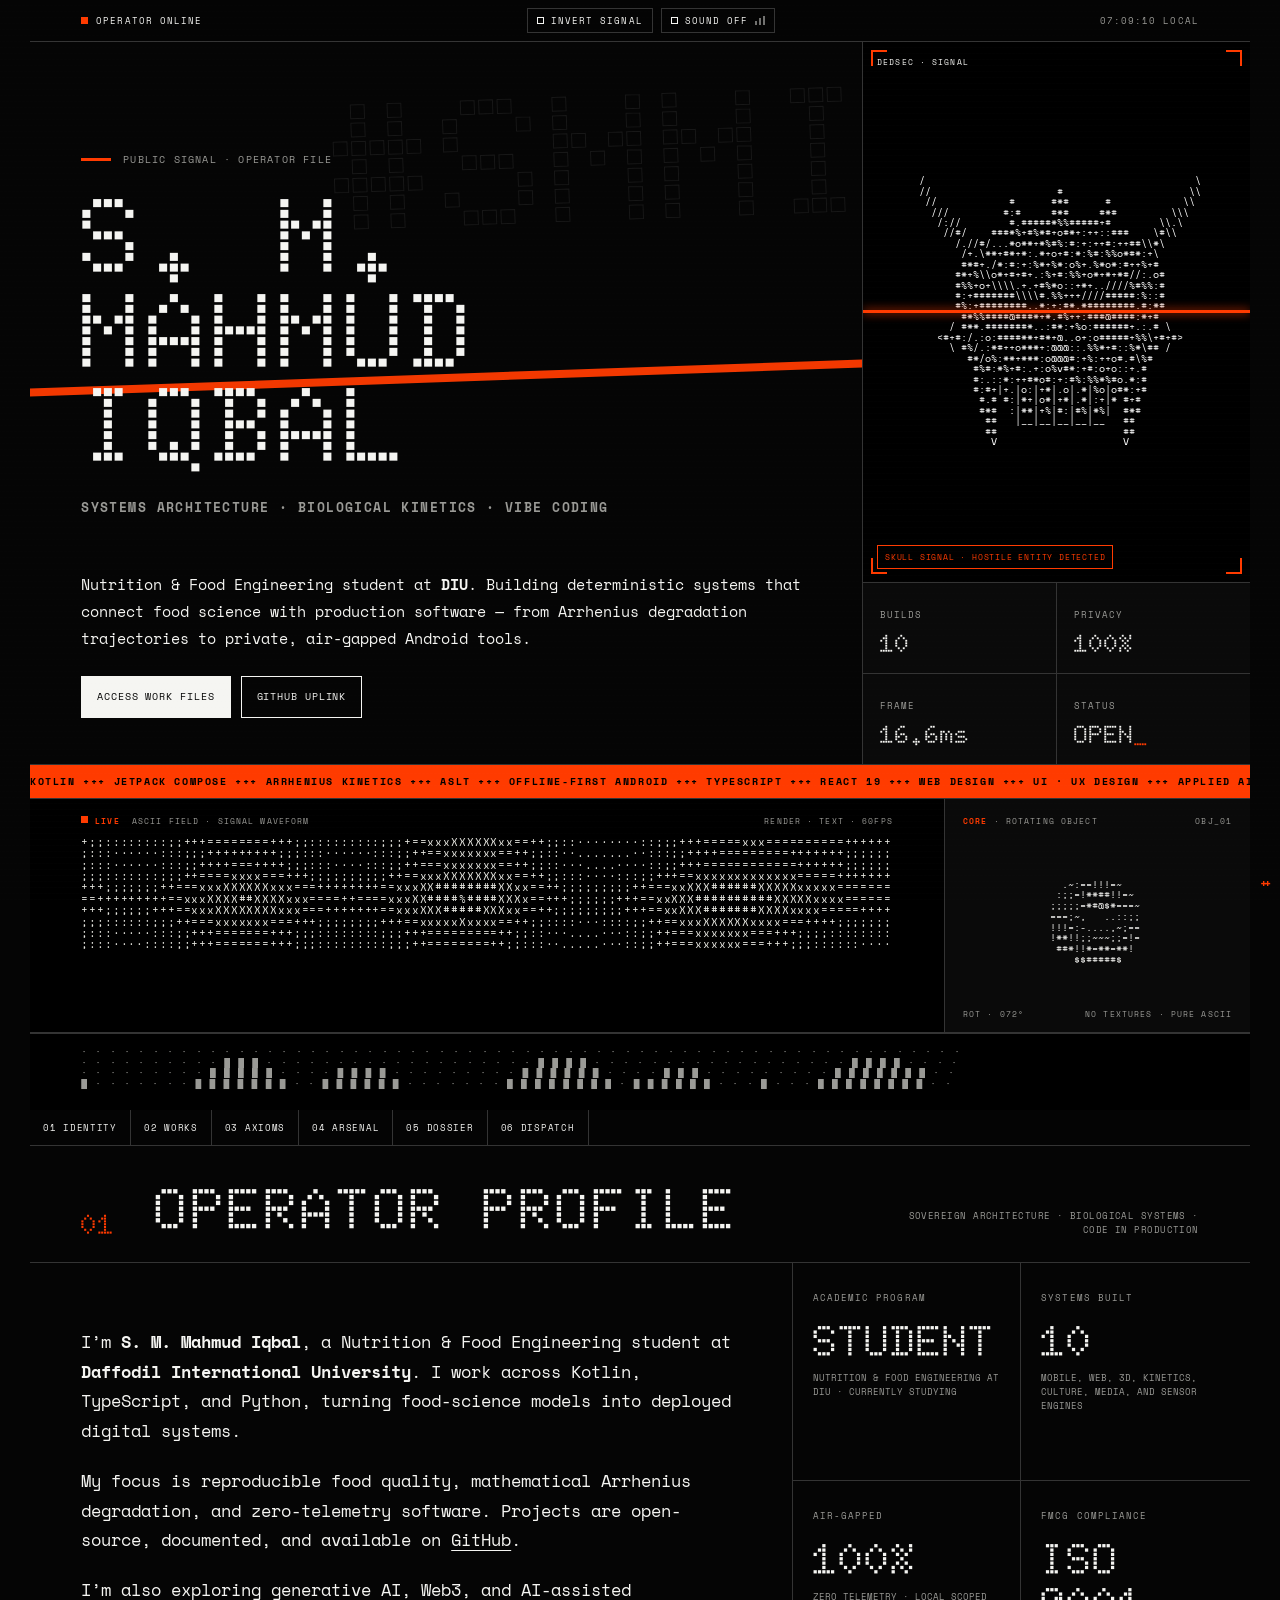
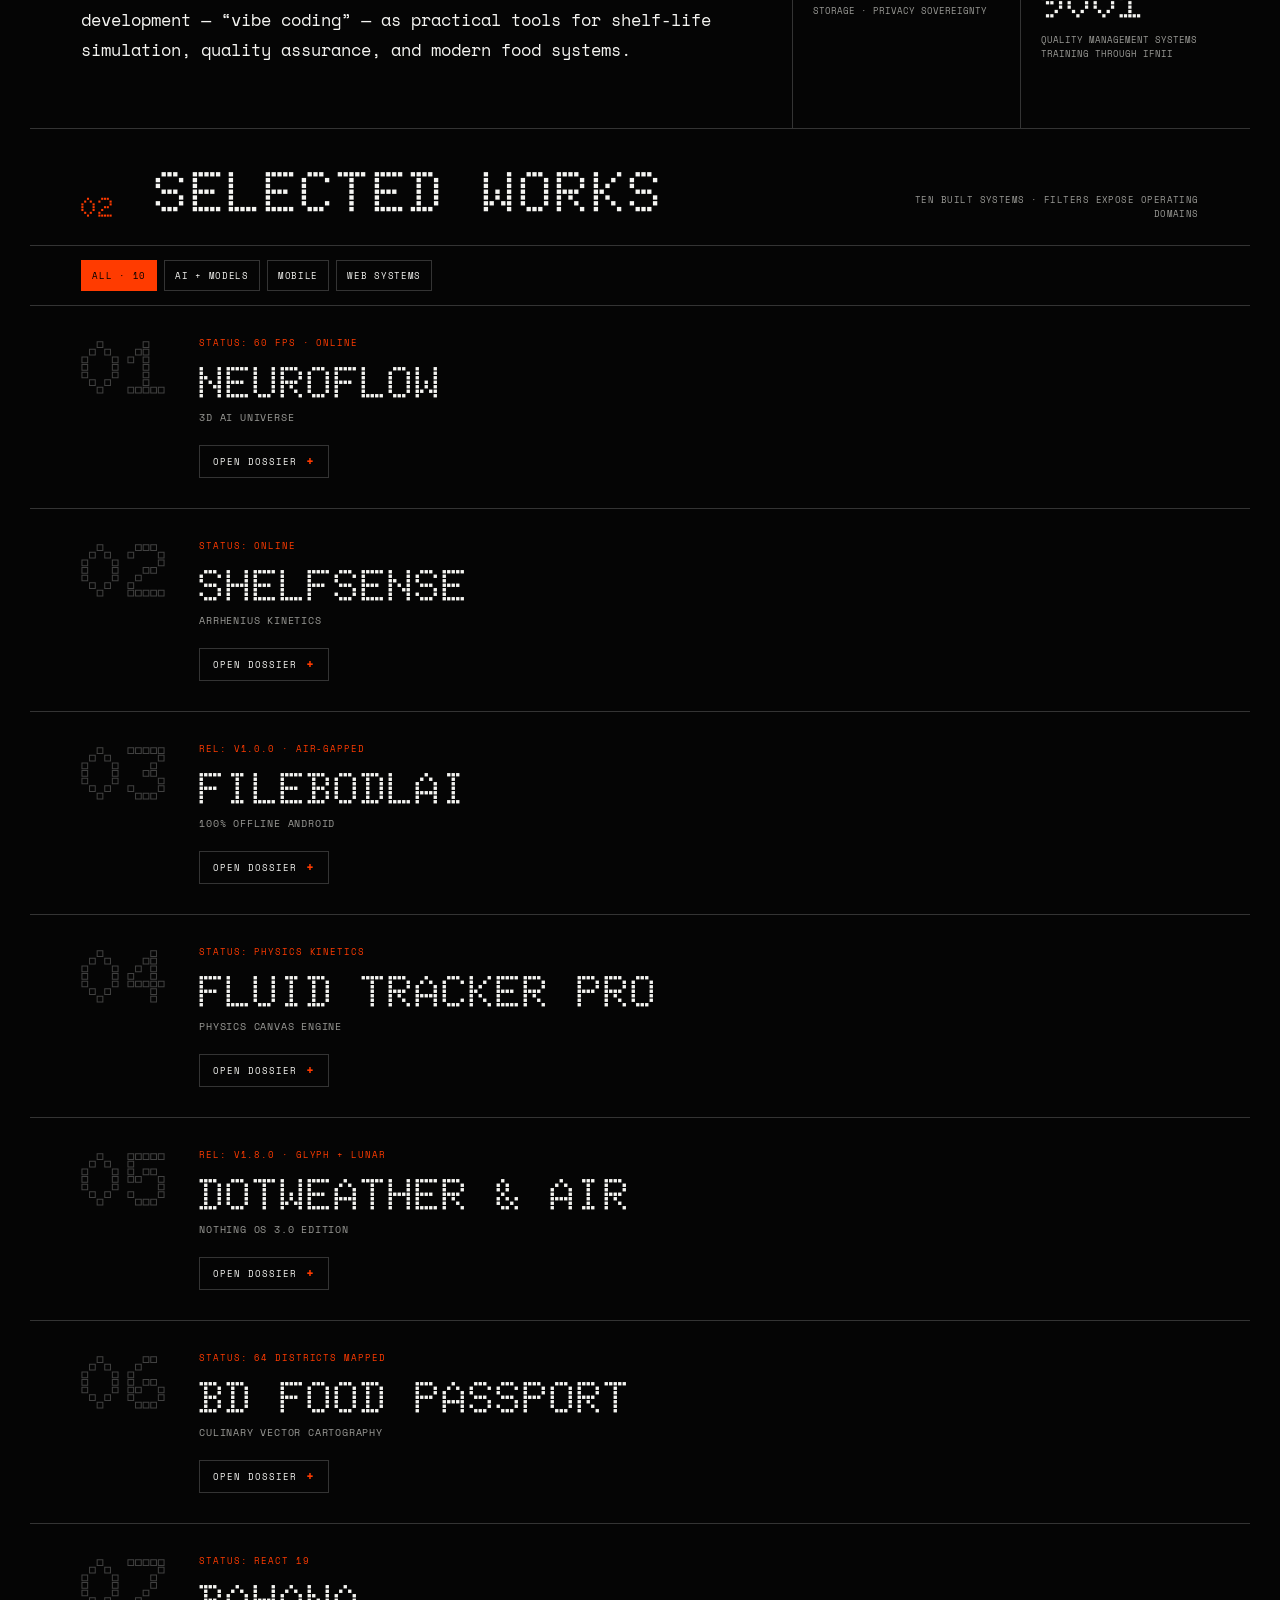
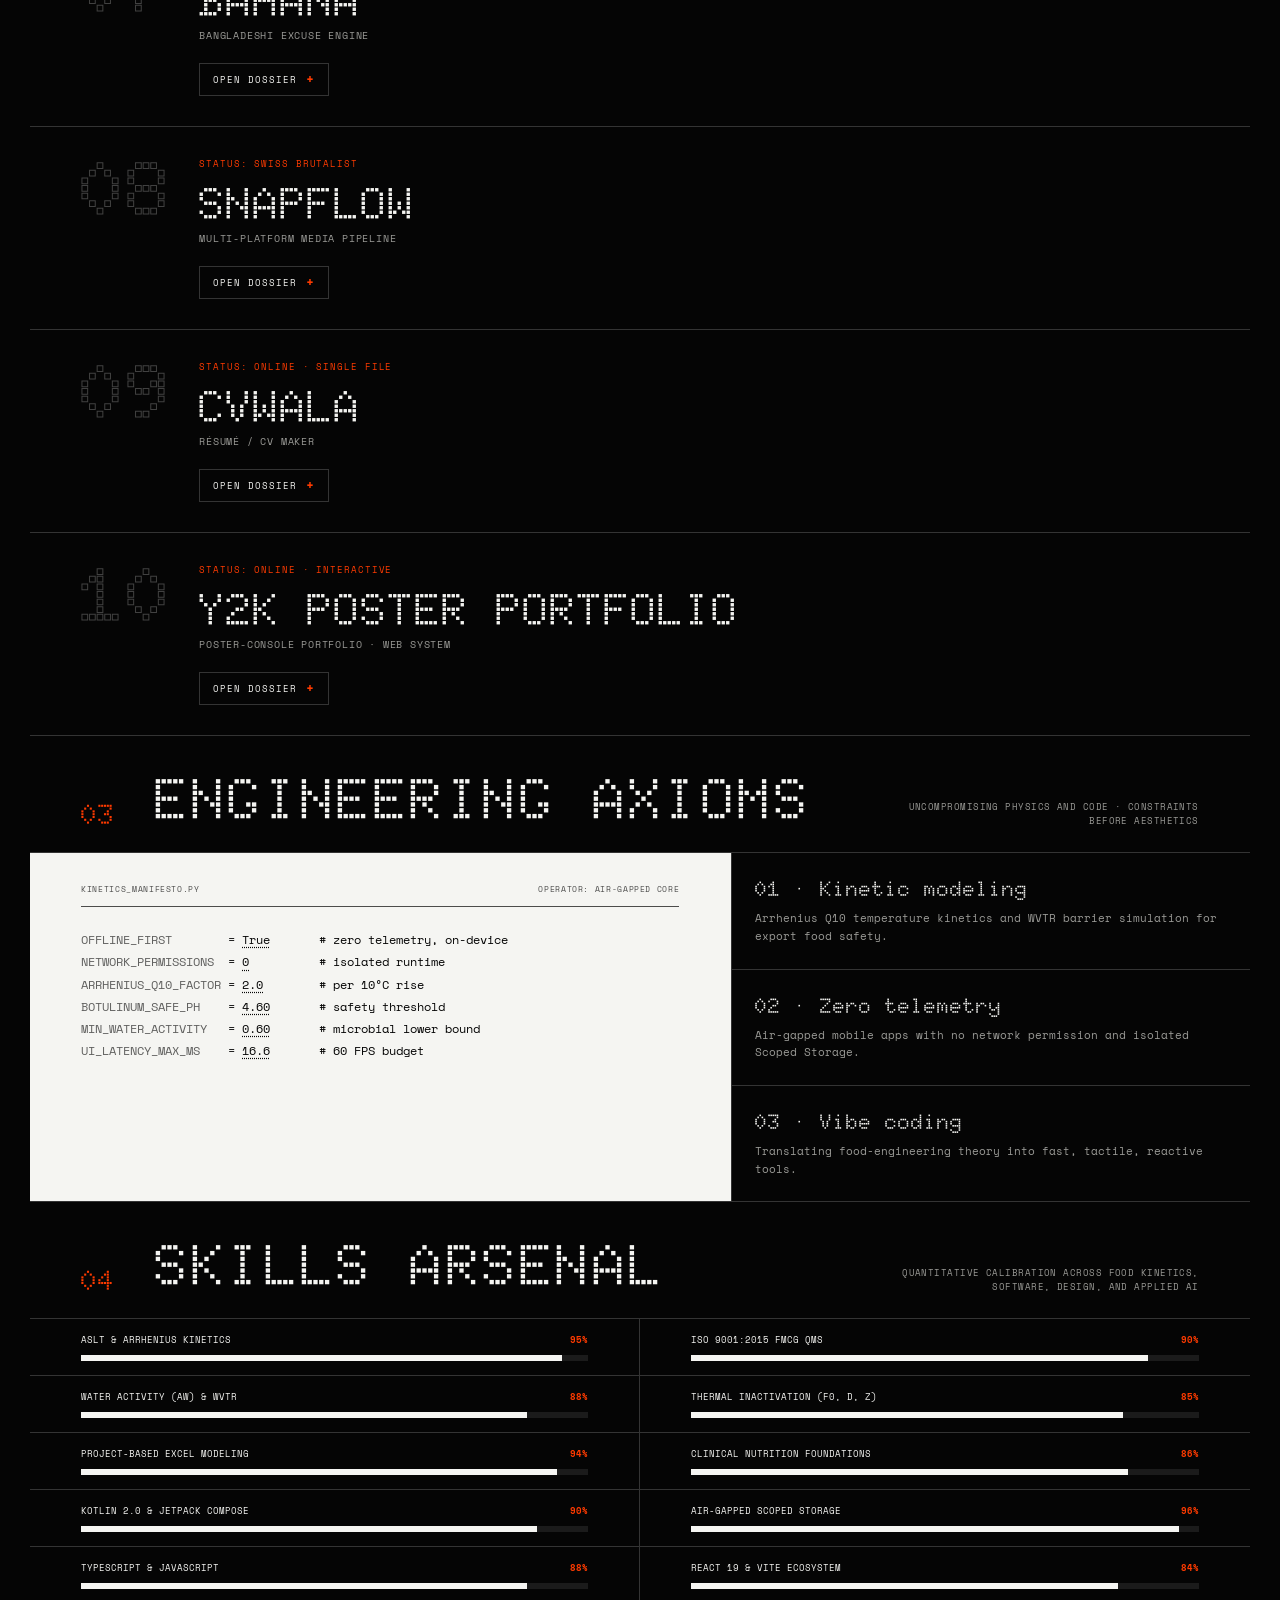
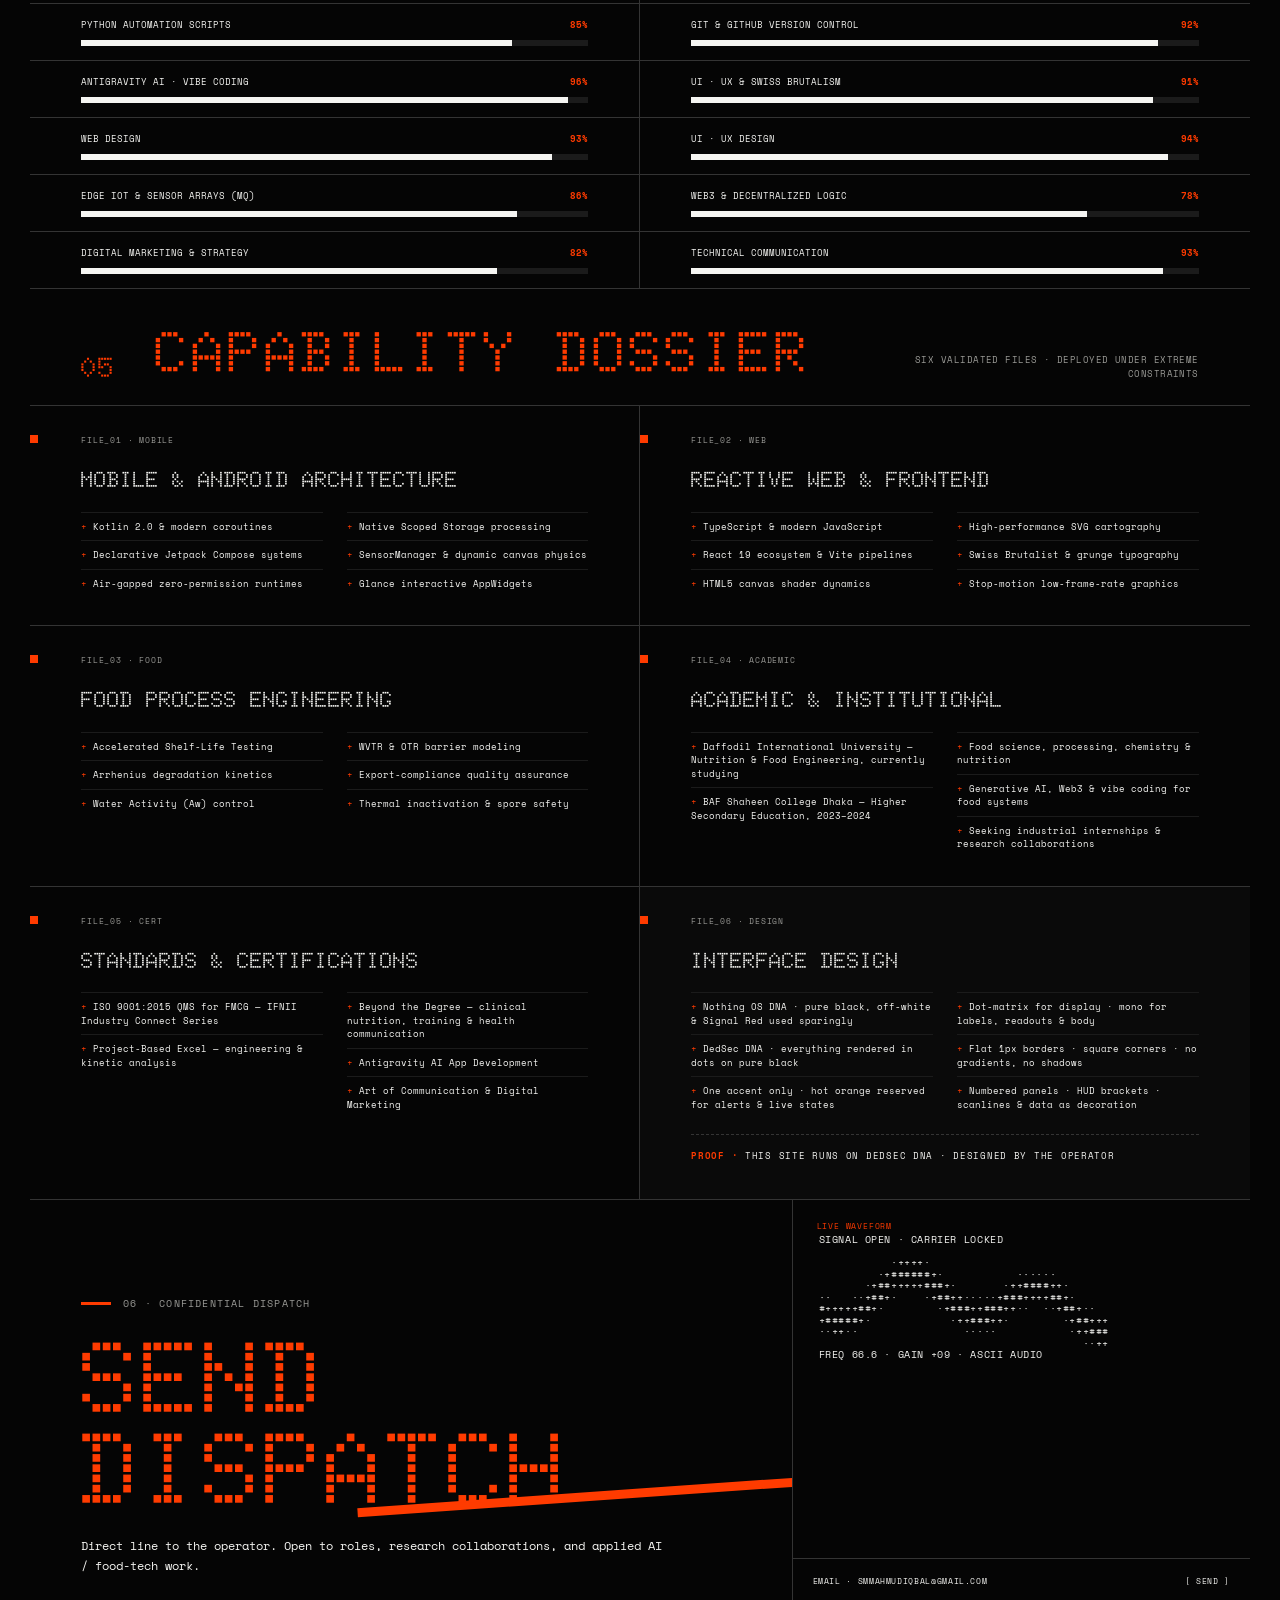
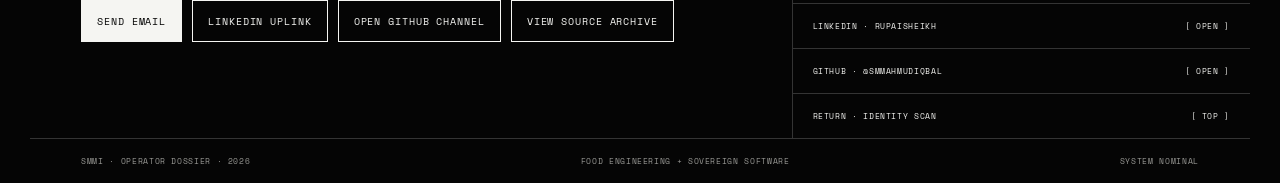
==== commit 8ef2993e: "Upload newest portfolio build" ====
--- a/portfolio.html
+++ b/portfolio.html
@@ -393,7 +393,7 @@
           <article class="project" data-tags="web"><span class="num">06</span><div class="eyebrow">Status: 64 districts mapped</div><h3>BD Food Passport</h3><p class="sub">Culinary vector cartography</p><button class="dossier-toggle" type="button" aria-expanded="false" aria-controls="dossier-6"><span class="dt-label">Open dossier</span><span class="dt-mark" aria-hidden="true">+</span></button><div class="dossier" id="dossier-6"><div class="dossier-inner"><p class="desc">An interactive food map spanning all 64 districts of Bangladesh, with high-performance client-side SVG traversal, collectible passport stamps, and dynamic social export cards.</p><p class="impact"><b>IMPACT</b>All 64 districts of Bangladesh mapped in a single client-side engine — no server, instant traversal.</p><div class="tags"><span class="tag">Vector SVG</span><span class="tag">Canvas API</span><span class="tag">JavaScript engine</span></div><div class="project-foot"><span>branch: main</span><span class="foot-links"><a href="https://github.com/SMMahmudIqbal" target="_blank" rel="noopener noreferrer">Inspect GitHub</a><a class="live" href="https://bd-food-passport.vercel.app" target="_blank" rel="noopener noreferrer">Open live app →</a></span></div></div></div></article>
           <article class="project" data-tags="web ai"><span class="num">07</span><div class="eyebrow">Status: React 19</div><h3>Bahana</h3><p class="sub">Bangladeshi excuse engine</p><button class="dossier-toggle" type="button" aria-expanded="false" aria-controls="dossier-7"><span class="dt-label">Open dossier</span><span class="dt-mark" aria-hidden="true">+</span></button><div class="dossier" id="dossier-7"><div class="dossier-inner"><p class="desc">A contextual cultural-language generator with paired Bangla and Banglish typography, tactile keyboard triggers, and a renderer for shareable social-story cards.</p><p class="impact"><b>IMPACT</b>Context-aware excuses rendered as shareable story cards — Bangla and Banglish side by side.</p><div class="tags"><span class="tag">React 19</span><span class="tag">TypeScript</span><span class="tag">Tailwind CSS</span></div><div class="project-foot"><span>branch: main</span><span class="foot-links"><a href="https://github.com/SMMahmudIqbal" target="_blank" rel="noopener noreferrer">Inspect GitHub</a><a class="live" href="https://bahana-app.vercel.app" target="_blank" rel="noopener noreferrer">Open live app →</a></span></div></div></div></article>
           <article class="project" data-tags="web"><span class="num">08</span><div class="eyebrow">Status: Swiss brutalist</div><h3>SnapFlow</h3><p class="sub">Multi-platform media pipeline</p><button class="dossier-toggle" type="button" aria-expanded="false" aria-controls="dossier-8"><span class="dt-label">Open dossier</span><span class="dt-mark" aria-hidden="true">+</span></button><div class="dossier" id="dossier-8"><div class="dossier-inner"><p class="desc">A high-contrast Swiss Brutalist media-downloader interface with robust client-side routing and streamlined video-parsing pipelines across platforms.</p><p class="impact"><b>IMPACT</b>Multi-platform media parsing unified in one pipeline — downloads without the clutter.</p><div class="tags"><span class="tag">Swiss brutalism</span><span class="tag">CSS architecture</span><span class="tag">JavaScript</span></div><div class="project-foot"><span>branch: main</span><span class="foot-links"><a href="https://github.com/SMMahmudIqbal" target="_blank" rel="noopener noreferrer">Inspect GitHub</a><a class="live" href="https://snapflow-media-downloader.vercel.app" target="_blank" rel="noopener noreferrer">Open live app →</a></span></div></div></div></article>
-          <article class="project" data-tags="web"><span class="num">09</span><div class="eyebrow">Status: online · single file</div><h3>RESUME:MAKER</h3><p class="sub">Résumé / CV maker</p><button class="dossier-toggle" type="button" aria-expanded="false" aria-controls="dossier-9"><span class="dt-label">Open dossier</span><span class="dt-mark" aria-hidden="true">+</span></button><div class="dossier" id="dossier-9"><div class="dossier-inner"><p class="desc">A résumé and CV maker in a single self-contained HTML file. Paste a LinkedIn profile and it parses the text into a structured CV with a live preview, plus template and accent switching — all in the same Watch Dogs / DedSec design language as this page.</p><p class="impact"><b>IMPACT</b>Zero accounts, zero uploads, zero servers — one self-contained HTML file.</p><div class="tags"><span class="tag">Single-file HTML</span><span class="tag">LinkedIn parser</span><span class="tag">Live preview</span><span class="tag">DedSec DNA</span></div><div class="project-foot"><span>file: index.html</span><a class="live" href="https://resume-cv-maker-rupai2.vercel.app" target="_blank" rel="noopener noreferrer">Open live app →</a><a href="https://github.com/SMMahmudIqbal/resume-cv-maker" target="_blank" rel="noopener noreferrer">Inspect source</a></div></div></div></article>
+          <article class="project" data-tags="web"><span class="num">09</span><div class="eyebrow">Status: online · single file</div><h3>CVWala</h3><p class="sub">Résumé / CV maker</p><button class="dossier-toggle" type="button" aria-expanded="false" aria-controls="dossier-9"><span class="dt-label">Open dossier</span><span class="dt-mark" aria-hidden="true">+</span></button><div class="dossier" id="dossier-9"><div class="dossier-inner"><p class="desc">A résumé and CV maker in a single self-contained HTML file. Paste a LinkedIn profile and it parses the text into a structured CV with a live preview, plus template and accent switching — all in the same Watch Dogs / DedSec design language as this page.</p><p class="impact"><b>IMPACT</b>Zero accounts, zero uploads, zero servers — one self-contained HTML file.</p><div class="tags"><span class="tag">Single-file HTML</span><span class="tag">LinkedIn parser</span><span class="tag">Live preview</span><span class="tag">DedSec DNA</span></div><div class="project-foot"><span>file: index.html</span><a class="live" href="https://resume-cv-maker-rupai2.vercel.app" target="_blank" rel="noopener noreferrer">Open live app →</a><a href="https://github.com/SMMahmudIqbal/resume-cv-maker" target="_blank" rel="noopener noreferrer">Inspect source</a></div></div></div></article>
           <article class="project" data-tags="web"><span class="num">10</span><div class="eyebrow">Status: online · interactive</div><h3>Y2K POSTER PORTFOLIO</h3><p class="sub">Poster-console portfolio · Web system</p><button class="dossier-toggle" type="button" aria-expanded="false" aria-controls="dossier-10"><span class="dt-label">Open dossier</span><span class="dt-mark" aria-hidden="true">+</span></button><div class="dossier" id="dossier-10"><div class="dossier-inner"><p class="desc">A second complete portfolio built as a living Y2K poster — projects play like tracks in a media deck (tracklist + stage, Prev/Next, arrow keys, autoplay), skills stay hidden behind a RUN SYSTEM SCAN diagnostics sequence, 28 certifications open as upgrade modules, and a single INVERT switch flips the whole poster black ↔ white. Chrome inflated typography, wireframe globes, barcodes — a completely different machine from this dossier, same operator.</p><p class="impact"><b>IMPACT</b>Two live portfolios, two design systems, zero templates — proof the operator builds the showcase as well as the work.</p><div class="tags"><span class="tag">Chrome typography</span><span class="tag">Interactive console</span><span class="tag">Poster system</span><span class="tag">Single-file web</span></div><div class="project-foot"><span>mode: interactive</span><a href="https://muse.ai/s/poster-portfolio-bxs6dxgxbxxxavzxh" target="_blank" rel="noopener noreferrer">Open live version</a></div></div></div></article>
         </div>
       </section>
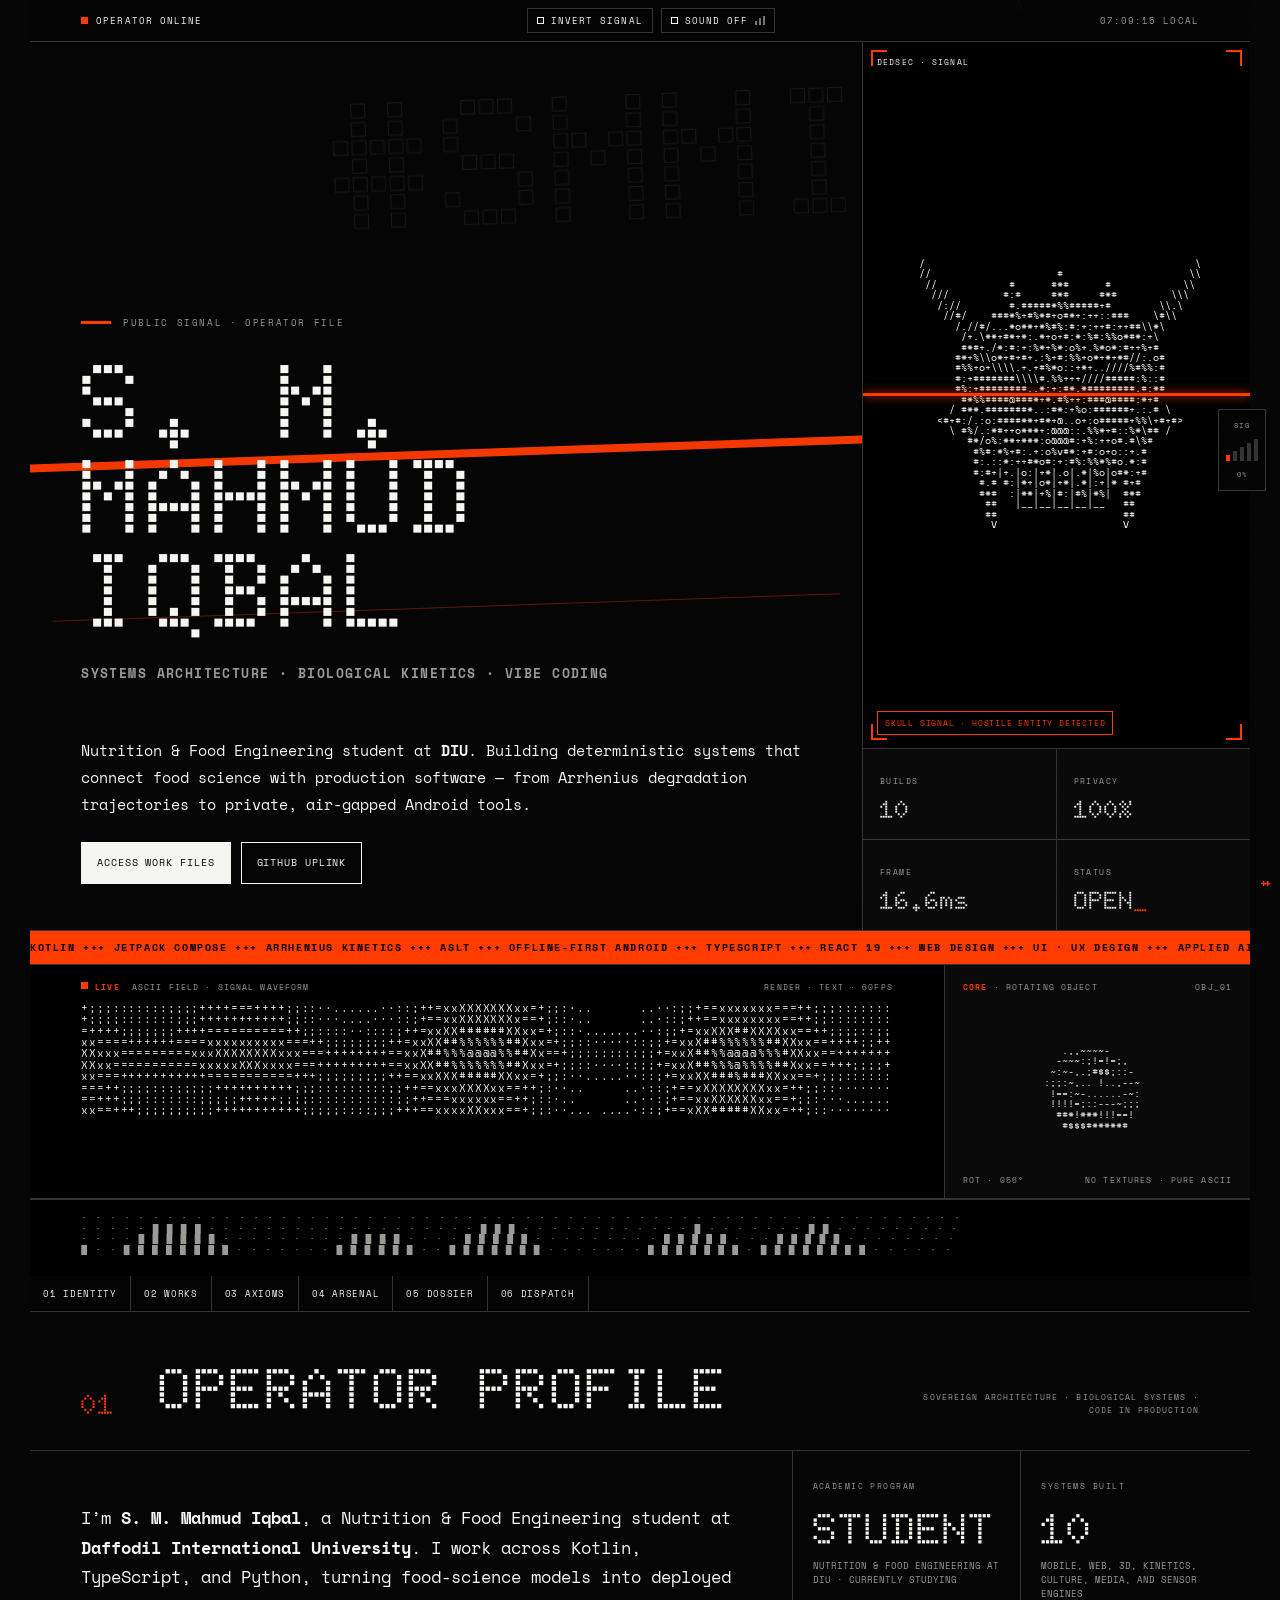
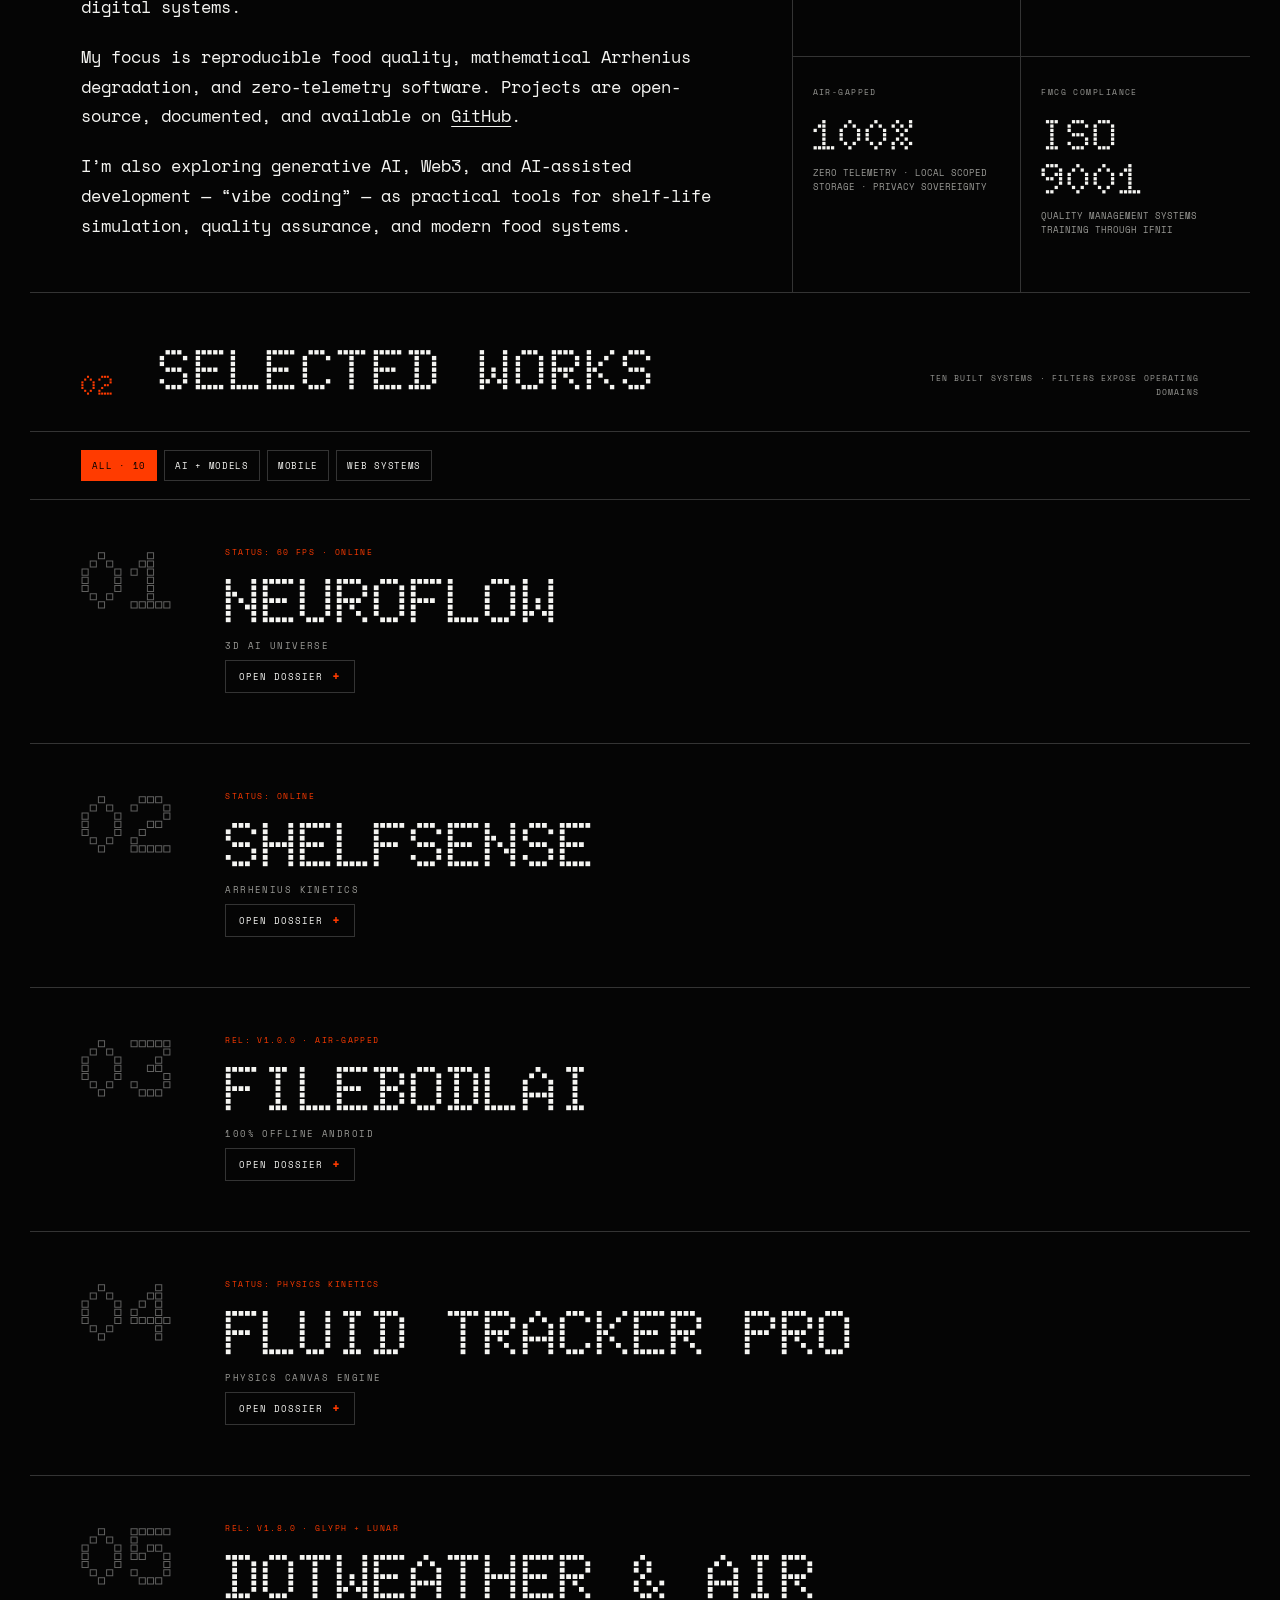
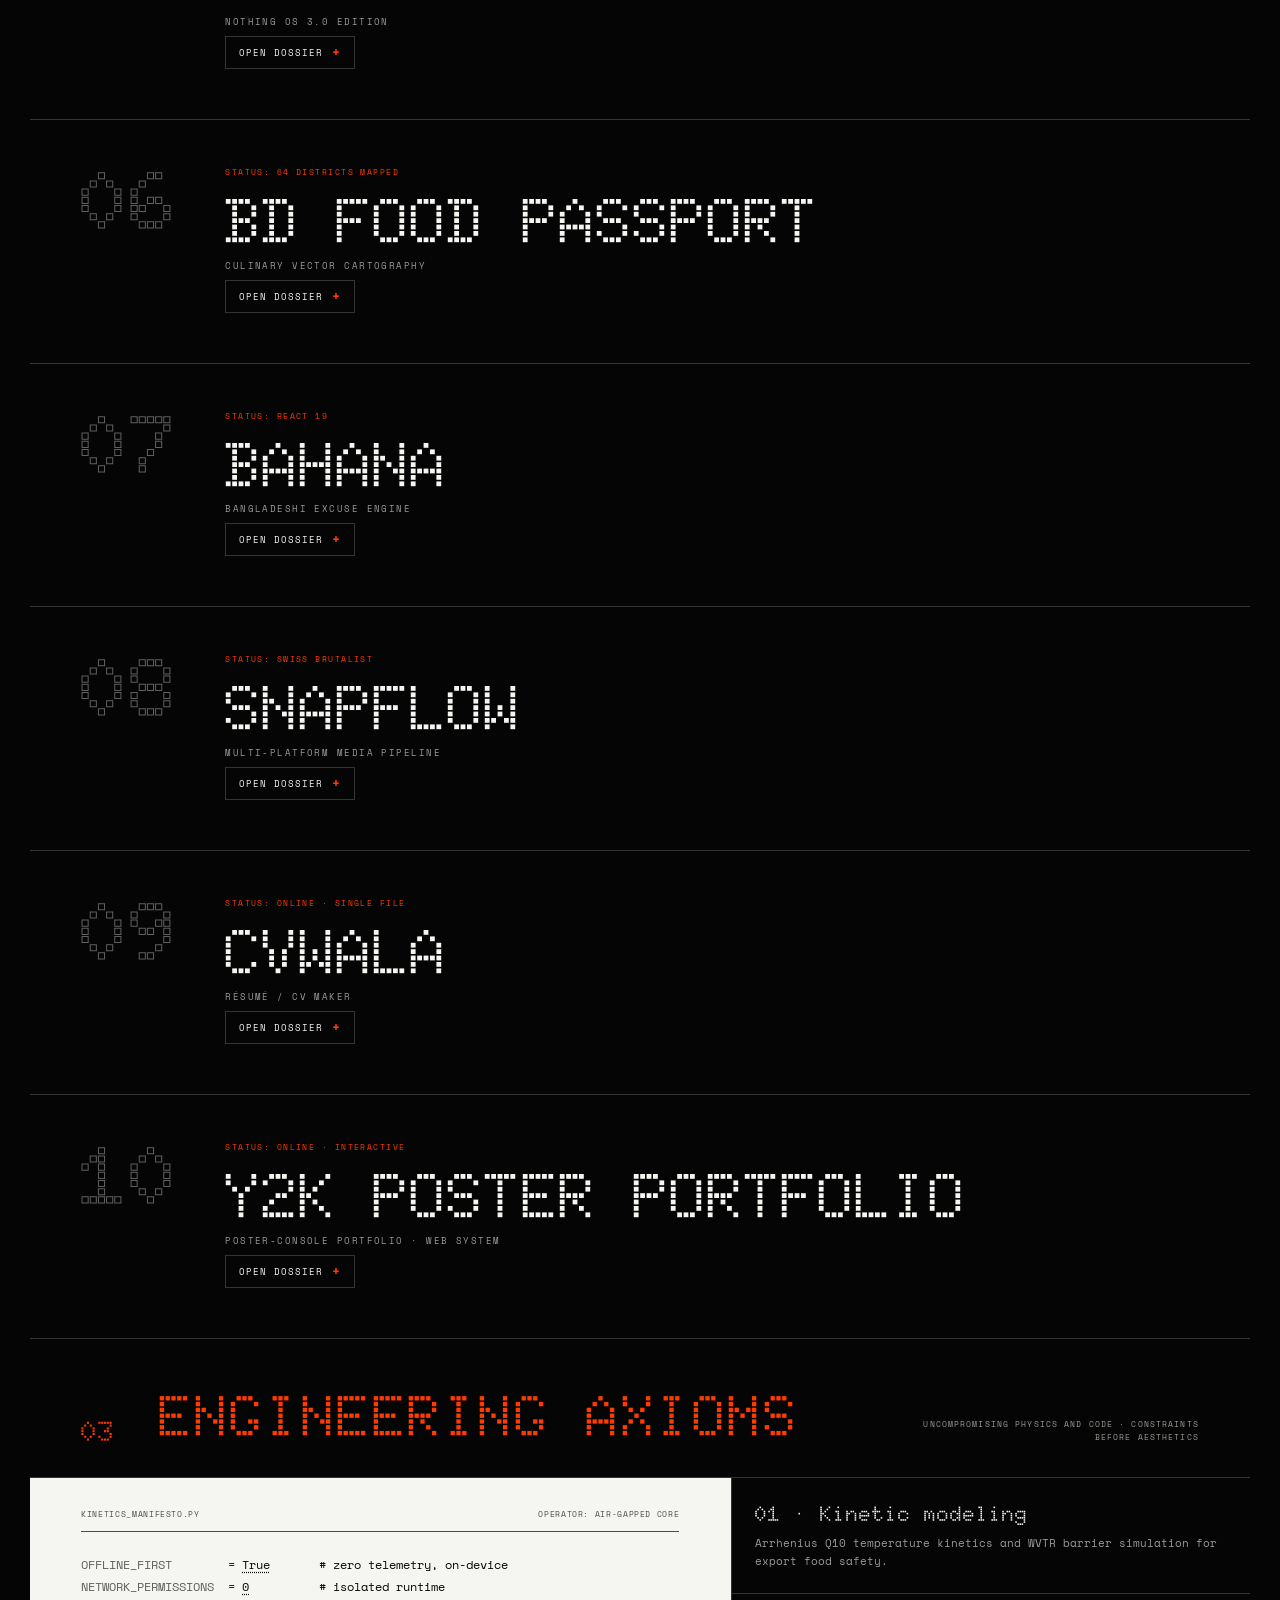
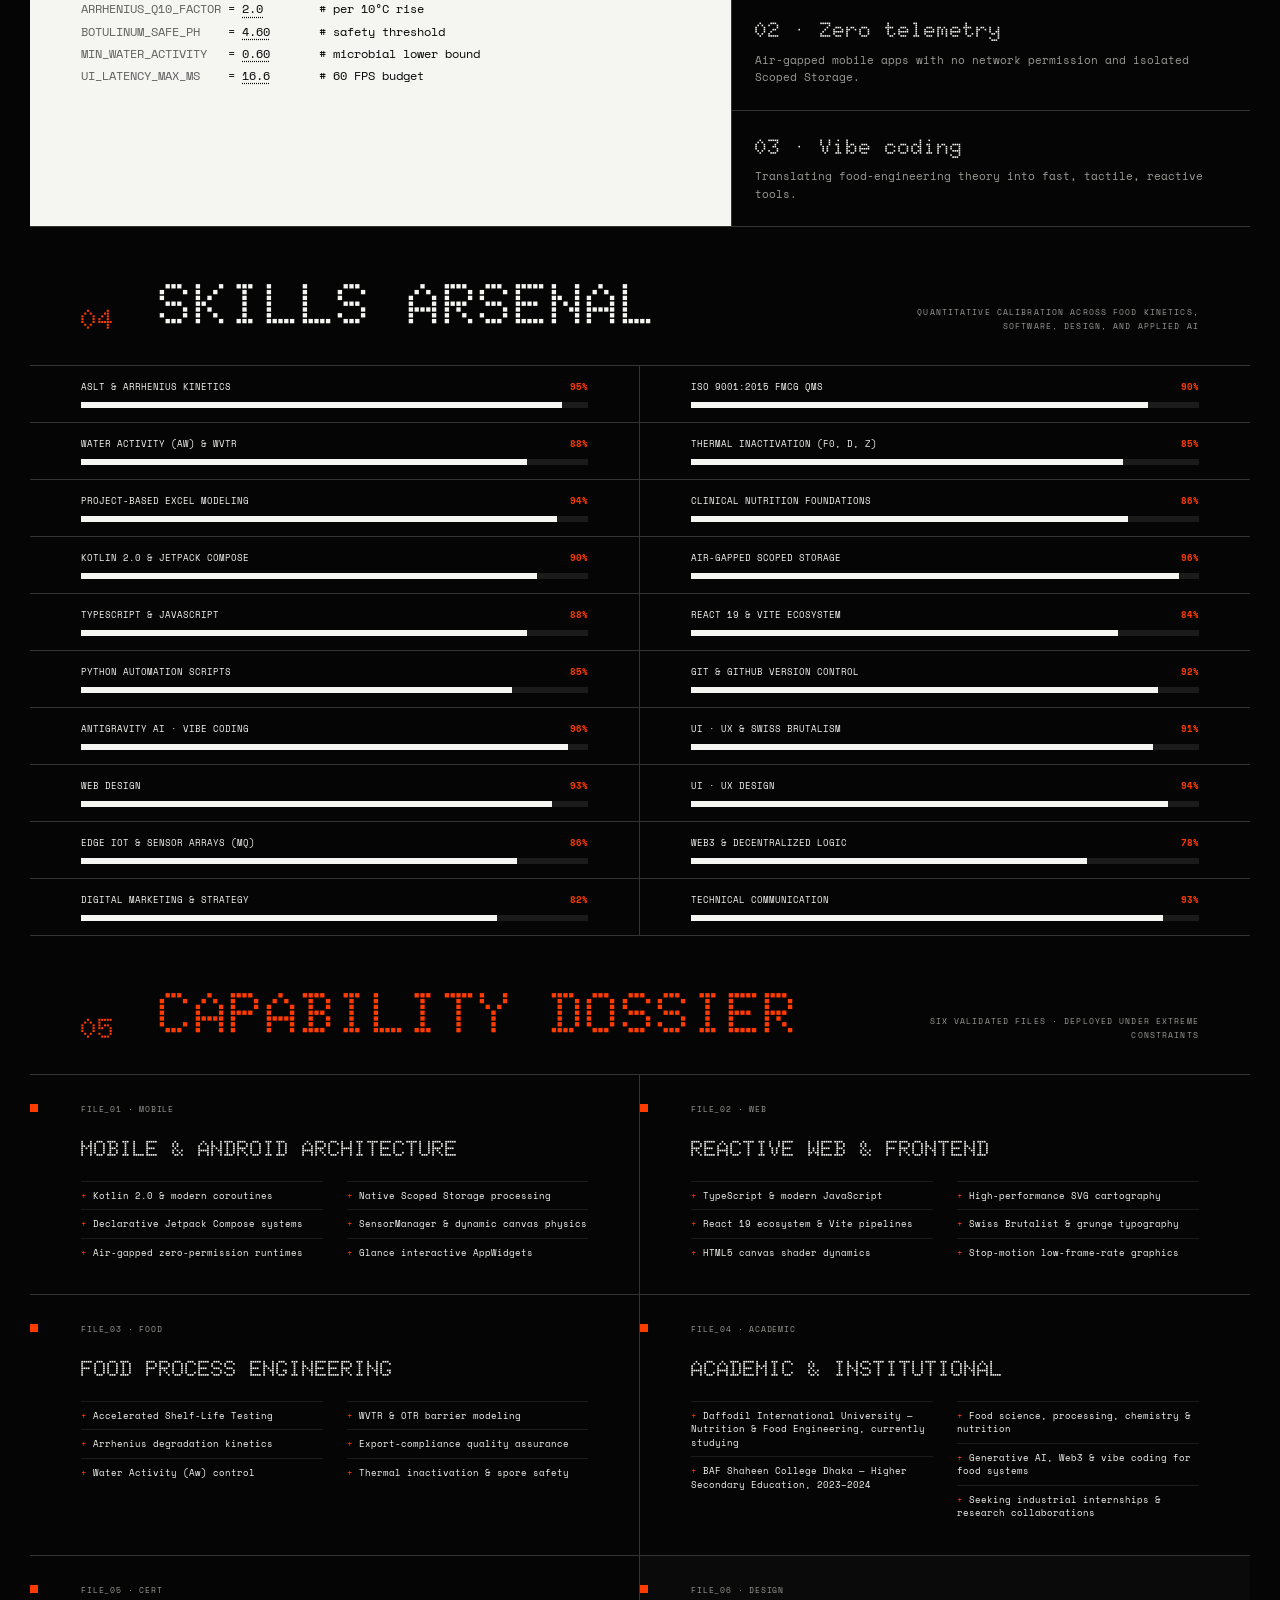
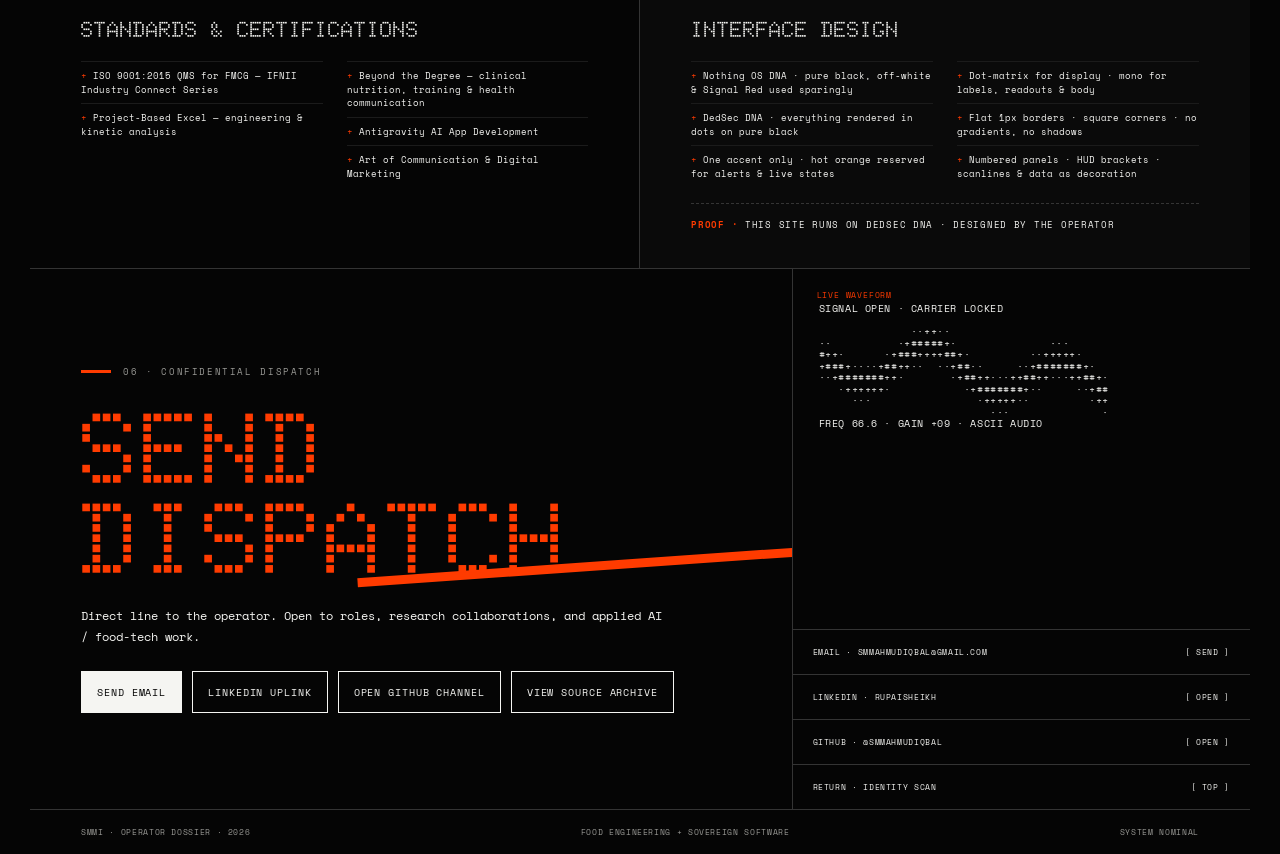
==== commit 43862dd9: "Add files via upload" ====
--- a/portfolio.html
+++ b/portfolio.html
@@ -248,6 +248,73 @@
     /* === SPEED PASS: lazy-render the decorative EQ strip only (content sections always render; animation engines are deferred/gated in JS instead) === */
     .ascii-eq-wrap{content-visibility:auto;contain-intrinsic-size:auto 76px}
     img,video,iframe{content-visibility:auto}
+
+    /* ============================================================
+       VISUAL UPGRADES 2, 5, 6 — hero depth / motion / type
+       ============================================================ */
+    /* --- 6 · Typography & spacing pass (base) --- */
+    .micro{font-size:8px;letter-spacing:.18em}
+    .kicker{font-size:9px;letter-spacing:.18em;margin-bottom:26px}
+    .section-head{padding:48px var(--pad) 32px;gap:22px}
+    .section-head p{font-size:8px;letter-spacing:.14em;line-height:1.7}
+    .section-head h2{letter-spacing:.01em}
+    .about-copy{padding-top:52px;padding-bottom:52px}
+    .filter-row{padding:18px var(--pad)}
+    /* --- 2 · Hero depth pass --- */
+    .hero{--hx:0;--hy:0;position:relative}
+    .hero-main{isolation:isolate}
+    .hero-main:before{transform:rotate(-2deg) translate3d(calc(var(--hx,0)*-14px),calc(var(--hy,0)*-10px),0);transition:transform .25s ease-out}
+    .hero-main:after{transform:rotate(-2deg) translate3d(calc(var(--hx,0)*10px),0,0)}
+    .hero-grid-layer{position:absolute;inset:-24px;z-index:0;pointer-events:none;background-image:radial-gradient(rgba(245,245,242,.16) 1px,transparent 1.4px);background-size:22px 22px;opacity:.16;transform:translate3d(calc(var(--hx,0)*-10px),calc(var(--hy,0)*-10px),0)}
+    .hero-slash-layer{position:absolute;left:-4%;top:46%;width:108%;height:8px;background:transparent;border-top:1px solid rgba(255,59,0,.35);transform:rotate(-2deg) translateY(14px);pointer-events:none;z-index:0}
+    .hero-scan-sweep{position:absolute;top:0;bottom:0;left:0;width:140px;z-index:1;pointer-events:none;background:linear-gradient(90deg,transparent,rgba(255,59,0,.13),rgba(245,245,242,.06),transparent);transform:translateX(-180px);animation:heroSweep 7.5s linear infinite}
+    @keyframes heroSweep{0%{transform:translateX(-180px)}55%{transform:translateX(1100px)}100%{transform:translateX(1100px)}}
+    .hero-side{position:relative;z-index:2;background:var(--panel)}
+    .id-scan{transform:translate3d(calc(var(--hx,0)*5px),calc(var(--hy,0)*5px),0)}
+    #skull{transform:translate3d(calc(var(--hx,0)*9px),calc(var(--hy,0)*7px),0);transition:transform .18s ease-out;will-change:transform}
+    .id-scan .corner.tl{transform:translate(calc(var(--hx,0)*-5px),calc(var(--hy,0)*-5px))}
+    .id-scan .corner.tr{transform:translate(calc(var(--hx,0)*5px),calc(var(--hy,0)*-5px))}
+    .id-scan .corner.bl{transform:translate(calc(var(--hx,0)*-5px),calc(var(--hy,0)*5px))}
+    .id-scan .corner.br{transform:translate(calc(var(--hx,0)*5px),calc(var(--hy,0)*5px))}
+    .id-scan .corner{transition:transform .25s ease-out}
+    body.inverted .hero-grid-layer{background-image:radial-gradient(rgba(11,11,11,.18) 1px,transparent 1.4px)}
+    /* --- Project index column --- */
+    .project{grid-template-columns:112px minmax(0,1fr);column-gap:32px;padding:46px var(--pad) 50px}
+    .project-index{grid-column:1;grid-row:1/10;display:flex;flex-direction:column;align-items:flex-start;gap:16px}
+    .project .num{grid-column:auto;grid-row:auto;font-size:clamp(56px,6.4vw,84px);opacity:.38;line-height:.85}
+    .project .eyebrow,.project h3,.project .sub,.project .desc,.project .impact,.project .tags,.project .project-foot,.project .dossier-toggle,.project .dossier{grid-column:2}
+    .project h3{font-size:clamp(36px,5.1vw,64px);line-height:.92;letter-spacing:-.015em;margin:0 0 8px;font-weight:700}
+    .project .eyebrow{font-size:8px;letter-spacing:.18em;margin:0 0 14px}
+    .project .sub{font-size:9px;letter-spacing:.16em;margin:0 0 6px}
+    /* --- 5 · Motion polish --- */
+    .project::before{content:"";position:absolute;top:0;left:0;height:2px;width:0;background:var(--accent);transition:width .45s cubic-bezier(.2,.8,.2,1);z-index:2}
+    .project::after{content:"";position:absolute;top:0;left:0;width:2px;height:0;background:var(--accent);opacity:.7;transition:height .45s cubic-bezier(.2,.8,.2,1);z-index:2}
+    .project:hover::before{width:100%}
+    .project:hover::after{height:100%}
+    section::before{content:"";position:absolute;top:0;left:0;right:0;height:2px;background:var(--accent);transform:scaleX(0);transform-origin:left;opacity:0;z-index:3;pointer-events:none}
+    section.revealed::before{animation:sectionSweep .65s cubic-bezier(.2,.8,.2,1) both}
+    @keyframes sectionSweep{0%{transform:scaleX(0);opacity:1}70%{transform:scaleX(1);opacity:1}100%{transform:scaleX(1);opacity:0}}
+    #scrollSignal{position:fixed;right:14px;top:50%;transform:translateY(-50%);z-index:90;display:flex;flex-direction:column;align-items:center;gap:8px;padding:10px 7px;border:1px solid var(--line);background:rgba(5,5,5,.88);color:var(--fg);font-family:"Space Mono",monospace}
+    body.inverted #scrollSignal{background:rgba(244,244,240,.92);color:#0b0b0b}
+    #scrollSignal .ss-label{font-size:7px;letter-spacing:.18em;color:var(--muted)}
+    #scrollSignal .ss-bars{display:flex;align-items:flex-end;gap:3px;height:22px}
+    #scrollSignal .ss-bars i{display:block;width:4px;background:var(--line);transition:background .2s, height .2s}
+    #scrollSignal .ss-bars i:nth-child(1){height:6px}#scrollSignal .ss-bars i:nth-child(2){height:10px}#scrollSignal .ss-bars i:nth-child(3){height:14px}#scrollSignal .ss-bars i:nth-child(4){height:18px}#scrollSignal .ss-bars i:nth-child(5){height:22px}
+    #scrollSignal .ss-bars i.on{background:var(--accent)}
+    #ssPct{font-size:7px;letter-spacing:.08em;color:var(--muted);font-variant-numeric:tabular-nums}
+    @media(max-width:900px){.hero-scan-sweep{animation-duration:6s}}
+    @media(max-width:680px){
+      .section-head{padding:34px var(--pad) 24px}
+      .project{grid-template-columns:1fr;padding:34px var(--pad) 38px}
+      .project-index{grid-column:1;grid-row:auto;flex-direction:row;align-items:flex-start;gap:14px;margin-bottom:18px}
+      .project .num{font-size:52px}
+      .project .eyebrow,.project h3,.project .sub,.project .desc,.project .impact,.project .tags,.project .project-foot,.project .dossier-toggle,.project .dossier{grid-column:1}
+      .project h3{font-size:clamp(34px,10vw,48px)}
+      #scrollSignal{right:8px;top:auto;bottom:18px;transform:none;padding:8px 5px}
+      #scrollSignal .ss-bars{height:16px}
+      .hero-grid-layer{background-size:18px 18px}
+    }
+    @media(prefers-reduced-motion:reduce){.hero-scan-sweep{animation:none;display:none}.project::before,.project::after{transition:none}section.revealed::before{animation:none}}
   </style>
 </head>
 <body class="booting">
@@ -266,6 +333,7 @@
       <div class="boot-skip">Click anywhere to skip</div>
     </div>
   </div>
+  <div id="scrollSignal" aria-hidden="true"><span class="ss-label">SIG</span><div class="ss-bars"><i></i><i></i><i></i><i></i><i></i></div><span id="ssPct">0%</span></div>
   <div class="frame">
     <div class="system-bar" aria-label="System status">
       <span class="rec"><i aria-hidden="true"></i>operator online</span>
@@ -279,7 +347,7 @@
 
     <main>
       <section class="hero" id="top" aria-labelledby="hero-title">
-        <div class="hero-main">
+        <div class="hero-main"><div class="hero-grid-layer" aria-hidden="true"></div><div class="hero-scan-sweep" aria-hidden="true"></div><div class="hero-slash-layer" aria-hidden="true"></div>
           <div>
             <div class="kicker">Public signal · operator file</div>
             <h1 id="hero-title">S. M. Mahmud<br>Iqbal<span class="thin">Systems Architecture · Biological Kinetics · Vibe Coding</span></h1>
@@ -385,16 +453,16 @@
           <button class="filter" data-filter="web" aria-pressed="false">Web systems</button>
         </div>
         <div class="projects">
-          <article class="project" data-tags="ai web"><span class="num">01</span><div class="eyebrow">Status: 60 FPS · online</div><h3>NeuroFlow</h3><p class="sub">3D AI universe</p><button class="dossier-toggle" type="button" aria-expanded="false" aria-controls="dossier-1"><span class="dt-label">Open dossier</span><span class="dt-mark" aria-hidden="true">+</span></button><div class="dossier" id="dossier-1"><div class="dossier-inner"><p class="desc">A high-dimensional latent-space and neural-graph visualizer for text embeddings and computer vision. It combines FastAPI with t-SNE, PCA, and UMAP reduction, Three.js instanced shaders, and spatial Web Audio.</p><p class="impact"><b>IMPACT</b>Neural graphs rendered live at 60 FPS — embeddings explored in real time, not screenshots.</p><div class="tags"><span class="tag">FastAPI</span><span class="tag">Three.js · R3F</span><span class="tag">t-SNE · UMAP</span><span class="tag">Color tensors</span></div><div class="project-foot"><span>branch: main</span><a href="https://github.com/SMMahmudIqbal" target="_blank" rel="noopener noreferrer">Inspect GitHub</a></div></div></div></article>
-          <article class="project" data-tags="ai web"><span class="num">02</span><div class="eyebrow">Status: online</div><h3>ShelfSense</h3><p class="sub">Arrhenius kinetics</p><button class="dossier-toggle" type="button" aria-expanded="false" aria-controls="dossier-2"><span class="dt-label">Open dossier</span><span class="dt-mark" aria-hidden="true">+</span></button><div class="dossier" id="dossier-2"><div class="dossier-inner"><p class="desc">A predictive shelf-life engine for food exporters, combining Arrhenius degradation, WVTR · OTR packaging-barrier models, scenario comparison, and automated export-compliance certification.</p><p class="impact"><b>IMPACT</b>Shelf life predicted from Arrhenius kinetics — export compliance certified before a product ships.</p><div class="tags"><span class="tag">Arrhenius Q10</span><span class="tag">ASLT testing</span><span class="tag">Neo-brutalist</span><span class="tag">HTML · JS</span></div><div class="project-foot"><span>branch: master</span><span class="foot-links"><a href="https://github.com/SMMahmudIqbal/shelfsense" target="_blank" rel="noopener noreferrer">Inspect source</a><a class="live" href="https://shelfsense-lemon.vercel.app" target="_blank" rel="noopener noreferrer">Open live app →</a></span></div></div></div></article>
-          <article class="project" data-tags="mobile"><span class="num">03</span><div class="eyebrow">Rel: v1.0.0 · air-gapped</div><h3>FileBodlai</h3><p class="sub">100% offline Android</p><button class="dossier-toggle" type="button" aria-expanded="false" aria-controls="dossier-3"><span class="dt-label">Open dossier</span><span class="dt-mark" aria-hidden="true">+</span></button><div class="dossier" id="dossier-3"><div class="dossier-inner"><p class="desc">A private Android file-processing studio with no network permission. Built in Kotlin 2.0 and Jetpack Compose with native Scoped Storage and on-device PDF compression.</p><p class="impact"><b>IMPACT</b>Zero network permissions — every file processed on-device, nothing ever leaves the phone.</p><div class="tags"><span class="tag">Kotlin 2.0</span><span class="tag">Jetpack Compose</span><span class="tag">Zero network perms</span></div><div class="project-foot"><span>privacy: 100%</span><span class="foot-links"><a href="https://github.com/SMMahmudIqbal/FileBodlai" target="_blank" rel="noopener noreferrer">Inspect source</a><a class="live" href="https://file-bodlai-web.vercel.app" target="_blank" rel="noopener noreferrer">Open live app →</a></span></div></div></div></article>
-          <article class="project" data-tags="mobile"><span class="num">04</span><div class="eyebrow">Status: physics kinetics</div><h3>Fluid Tracker Pro</h3><p class="sub">Physics canvas engine</p><button class="dossier-toggle" type="button" aria-expanded="false" aria-controls="dossier-4"><span class="dt-label">Open dossier</span><span class="dt-mark" aria-hidden="true">+</span></button><div class="dossier" id="dossier-4"><div class="dossier-inner"><p class="desc">A minimalist liquid-glass wellness ecosystem for Android, powered by dual-sine-wave canvas physics, accelerometer tilt tracking, and interactive home-screen widgets.</p><p class="impact"><b>IMPACT</b>Real-time canvas physics — hydration tracking that responds to every tilt of the device.</p><div class="tags"><span class="tag">SensorManager</span><span class="tag">Glance widgets</span><span class="tag">Canvas physics</span></div><div class="project-foot"><span>branch: main</span><a href="https://github.com/SMMahmudIqbal" target="_blank" rel="noopener noreferrer">Inspect GitHub</a></div></div></div></article>
-          <article class="project" data-tags="mobile"><span class="num">05</span><div class="eyebrow">Rel: v1.8.0 · glyph + lunar</div><h3>DotWeather &amp; Air</h3><p class="sub">Nothing OS 3.0 edition</p><button class="dossier-toggle" type="button" aria-expanded="false" aria-controls="dossier-5"><span class="dt-label">Open dossier</span><span class="dt-mark" aria-hidden="true">+</span></button><div class="dossier" id="dossier-5"><div class="dossier-inner"><p class="desc">An Android weather and environmental-monitoring system with Glyph Atmosphere Pulse, a 14-hour temperature curve, Lunar Ephemeris tracking, WHO health directives, three widgets, and offline caching.</p><p class="impact"><b>IMPACT</b>Weather, air quality, and WHO health directives in one glance — 14-hour curve, three widgets, fully cached offline.</p><div class="tags"><span class="tag">Kotlin 2.2</span><span class="tag">Jetpack Compose</span><span class="tag">Glyph pulse</span><span class="tag">Lunar ephemeris</span><span class="tag">3× widgets</span></div><div class="project-foot"><span>telemetry: environmental</span><a href="https://github.com/SMMahmudIqbal" target="_blank" rel="noopener noreferrer">Inspect GitHub</a></div></div></div></article>
-          <article class="project" data-tags="web"><span class="num">06</span><div class="eyebrow">Status: 64 districts mapped</div><h3>BD Food Passport</h3><p class="sub">Culinary vector cartography</p><button class="dossier-toggle" type="button" aria-expanded="false" aria-controls="dossier-6"><span class="dt-label">Open dossier</span><span class="dt-mark" aria-hidden="true">+</span></button><div class="dossier" id="dossier-6"><div class="dossier-inner"><p class="desc">An interactive food map spanning all 64 districts of Bangladesh, with high-performance client-side SVG traversal, collectible passport stamps, and dynamic social export cards.</p><p class="impact"><b>IMPACT</b>All 64 districts of Bangladesh mapped in a single client-side engine — no server, instant traversal.</p><div class="tags"><span class="tag">Vector SVG</span><span class="tag">Canvas API</span><span class="tag">JavaScript engine</span></div><div class="project-foot"><span>branch: main</span><span class="foot-links"><a href="https://github.com/SMMahmudIqbal" target="_blank" rel="noopener noreferrer">Inspect GitHub</a><a class="live" href="https://bd-food-passport.vercel.app" target="_blank" rel="noopener noreferrer">Open live app →</a></span></div></div></div></article>
-          <article class="project" data-tags="web ai"><span class="num">07</span><div class="eyebrow">Status: React 19</div><h3>Bahana</h3><p class="sub">Bangladeshi excuse engine</p><button class="dossier-toggle" type="button" aria-expanded="false" aria-controls="dossier-7"><span class="dt-label">Open dossier</span><span class="dt-mark" aria-hidden="true">+</span></button><div class="dossier" id="dossier-7"><div class="dossier-inner"><p class="desc">A contextual cultural-language generator with paired Bangla and Banglish typography, tactile keyboard triggers, and a renderer for shareable social-story cards.</p><p class="impact"><b>IMPACT</b>Context-aware excuses rendered as shareable story cards — Bangla and Banglish side by side.</p><div class="tags"><span class="tag">React 19</span><span class="tag">TypeScript</span><span class="tag">Tailwind CSS</span></div><div class="project-foot"><span>branch: main</span><span class="foot-links"><a href="https://github.com/SMMahmudIqbal" target="_blank" rel="noopener noreferrer">Inspect GitHub</a><a class="live" href="https://bahana-app.vercel.app" target="_blank" rel="noopener noreferrer">Open live app →</a></span></div></div></div></article>
-          <article class="project" data-tags="web"><span class="num">08</span><div class="eyebrow">Status: Swiss brutalist</div><h3>SnapFlow</h3><p class="sub">Multi-platform media pipeline</p><button class="dossier-toggle" type="button" aria-expanded="false" aria-controls="dossier-8"><span class="dt-label">Open dossier</span><span class="dt-mark" aria-hidden="true">+</span></button><div class="dossier" id="dossier-8"><div class="dossier-inner"><p class="desc">A high-contrast Swiss Brutalist media-downloader interface with robust client-side routing and streamlined video-parsing pipelines across platforms.</p><p class="impact"><b>IMPACT</b>Multi-platform media parsing unified in one pipeline — downloads without the clutter.</p><div class="tags"><span class="tag">Swiss brutalism</span><span class="tag">CSS architecture</span><span class="tag">JavaScript</span></div><div class="project-foot"><span>branch: main</span><span class="foot-links"><a href="https://github.com/SMMahmudIqbal" target="_blank" rel="noopener noreferrer">Inspect GitHub</a><a class="live" href="https://snapflow-media-downloader.vercel.app" target="_blank" rel="noopener noreferrer">Open live app →</a></span></div></div></div></article>
-          <article class="project" data-tags="web"><span class="num">09</span><div class="eyebrow">Status: online · single file</div><h3>CVWala</h3><p class="sub">Résumé / CV maker</p><button class="dossier-toggle" type="button" aria-expanded="false" aria-controls="dossier-9"><span class="dt-label">Open dossier</span><span class="dt-mark" aria-hidden="true">+</span></button><div class="dossier" id="dossier-9"><div class="dossier-inner"><p class="desc">A résumé and CV maker in a single self-contained HTML file. Paste a LinkedIn profile and it parses the text into a structured CV with a live preview, plus template and accent switching — all in the same Watch Dogs / DedSec design language as this page.</p><p class="impact"><b>IMPACT</b>Zero accounts, zero uploads, zero servers — one self-contained HTML file.</p><div class="tags"><span class="tag">Single-file HTML</span><span class="tag">LinkedIn parser</span><span class="tag">Live preview</span><span class="tag">DedSec DNA</span></div><div class="project-foot"><span>file: index.html</span><a class="live" href="https://resume-cv-maker-rupai2.vercel.app" target="_blank" rel="noopener noreferrer">Open live app →</a><a href="https://github.com/SMMahmudIqbal/resume-cv-maker" target="_blank" rel="noopener noreferrer">Inspect source</a></div></div></div></article>
-          <article class="project" data-tags="web"><span class="num">10</span><div class="eyebrow">Status: online · interactive</div><h3>Y2K POSTER PORTFOLIO</h3><p class="sub">Poster-console portfolio · Web system</p><button class="dossier-toggle" type="button" aria-expanded="false" aria-controls="dossier-10"><span class="dt-label">Open dossier</span><span class="dt-mark" aria-hidden="true">+</span></button><div class="dossier" id="dossier-10"><div class="dossier-inner"><p class="desc">A second complete portfolio built as a living Y2K poster — projects play like tracks in a media deck (tracklist + stage, Prev/Next, arrow keys, autoplay), skills stay hidden behind a RUN SYSTEM SCAN diagnostics sequence, 28 certifications open as upgrade modules, and a single INVERT switch flips the whole poster black ↔ white. Chrome inflated typography, wireframe globes, barcodes — a completely different machine from this dossier, same operator.</p><p class="impact"><b>IMPACT</b>Two live portfolios, two design systems, zero templates — proof the operator builds the showcase as well as the work.</p><div class="tags"><span class="tag">Chrome typography</span><span class="tag">Interactive console</span><span class="tag">Poster system</span><span class="tag">Single-file web</span></div><div class="project-foot"><span>mode: interactive</span><a href="https://muse.ai/s/poster-portfolio-bxs6dxgxbxxxavzxh" target="_blank" rel="noopener noreferrer">Open live version</a></div></div></div></article>
+          <article class="project" data-tags="ai web"><div class="project-index"><span class="num">01</span></div><div class="eyebrow">Status: 60 FPS · online</div><h3>NeuroFlow</h3><p class="sub">3D AI universe</p><button class="dossier-toggle" type="button" aria-expanded="false" aria-controls="dossier-1"><span class="dt-label">Open dossier</span><span class="dt-mark" aria-hidden="true">+</span></button><div class="dossier" id="dossier-1"><div class="dossier-inner"><p class="desc">A high-dimensional latent-space and neural-graph visualizer for text embeddings and computer vision. It combines FastAPI with t-SNE, PCA, and UMAP reduction, Three.js instanced shaders, and spatial Web Audio.</p><p class="impact"><b>IMPACT</b>Neural graphs rendered live at 60 FPS — embeddings explored in real time, not screenshots.</p><div class="tags"><span class="tag">FastAPI</span><span class="tag">Three.js · R3F</span><span class="tag">t-SNE · UMAP</span><span class="tag">Color tensors</span></div><div class="project-foot"><span>branch: main</span><a href="https://github.com/SMMahmudIqbal" target="_blank" rel="noopener noreferrer">Inspect GitHub</a></div></div></div></article>
+          <article class="project" data-tags="ai web"><div class="project-index"><span class="num">02</span></div><div class="eyebrow">Status: online</div><h3>ShelfSense</h3><p class="sub">Arrhenius kinetics</p><button class="dossier-toggle" type="button" aria-expanded="false" aria-controls="dossier-2"><span class="dt-label">Open dossier</span><span class="dt-mark" aria-hidden="true">+</span></button><div class="dossier" id="dossier-2"><div class="dossier-inner"><p class="desc">A predictive shelf-life engine for food exporters, combining Arrhenius degradation, WVTR · OTR packaging-barrier models, scenario comparison, and automated export-compliance certification.</p><p class="impact"><b>IMPACT</b>Shelf life predicted from Arrhenius kinetics — export compliance certified before a product ships.</p><div class="tags"><span class="tag">Arrhenius Q10</span><span class="tag">ASLT testing</span><span class="tag">Neo-brutalist</span><span class="tag">HTML · JS</span></div><div class="project-foot"><span>branch: master</span><span class="foot-links"><a href="https://github.com/SMMahmudIqbal/shelfsense" target="_blank" rel="noopener noreferrer">Inspect source</a><a class="live" href="https://shelfsense-lemon.vercel.app" target="_blank" rel="noopener noreferrer">Open live app →</a></span></div></div></div></article>
+          <article class="project" data-tags="mobile"><div class="project-index"><span class="num">03</span></div><div class="eyebrow">Rel: v1.0.0 · air-gapped</div><h3>FileBodlai</h3><p class="sub">100% offline Android</p><button class="dossier-toggle" type="button" aria-expanded="false" aria-controls="dossier-3"><span class="dt-label">Open dossier</span><span class="dt-mark" aria-hidden="true">+</span></button><div class="dossier" id="dossier-3"><div class="dossier-inner"><p class="desc">A private Android file-processing studio with no network permission. Built in Kotlin 2.0 and Jetpack Compose with native Scoped Storage and on-device PDF compression.</p><p class="impact"><b>IMPACT</b>Zero network permissions — every file processed on-device, nothing ever leaves the phone.</p><div class="tags"><span class="tag">Kotlin 2.0</span><span class="tag">Jetpack Compose</span><span class="tag">Zero network perms</span></div><div class="project-foot"><span>privacy: 100%</span><span class="foot-links"><a href="https://github.com/SMMahmudIqbal/FileBodlai" target="_blank" rel="noopener noreferrer">Inspect source</a><a class="live" href="https://file-bodlai-web.vercel.app" target="_blank" rel="noopener noreferrer">Open live app →</a></span></div></div></div></article>
+          <article class="project" data-tags="mobile"><div class="project-index"><span class="num">04</span></div><div class="eyebrow">Status: physics kinetics</div><h3>Fluid Tracker Pro</h3><p class="sub">Physics canvas engine</p><button class="dossier-toggle" type="button" aria-expanded="false" aria-controls="dossier-4"><span class="dt-label">Open dossier</span><span class="dt-mark" aria-hidden="true">+</span></button><div class="dossier" id="dossier-4"><div class="dossier-inner"><p class="desc">A minimalist liquid-glass wellness ecosystem for Android, powered by dual-sine-wave canvas physics, accelerometer tilt tracking, and interactive home-screen widgets.</p><p class="impact"><b>IMPACT</b>Real-time canvas physics — hydration tracking that responds to every tilt of the device.</p><div class="tags"><span class="tag">SensorManager</span><span class="tag">Glance widgets</span><span class="tag">Canvas physics</span></div><div class="project-foot"><span>branch: main</span><a href="https://github.com/SMMahmudIqbal" target="_blank" rel="noopener noreferrer">Inspect GitHub</a></div></div></div></article>
+          <article class="project" data-tags="mobile"><div class="project-index"><span class="num">05</span></div><div class="eyebrow">Rel: v1.8.0 · glyph + lunar</div><h3>DotWeather &amp; Air</h3><p class="sub">Nothing OS 3.0 edition</p><button class="dossier-toggle" type="button" aria-expanded="false" aria-controls="dossier-5"><span class="dt-label">Open dossier</span><span class="dt-mark" aria-hidden="true">+</span></button><div class="dossier" id="dossier-5"><div class="dossier-inner"><p class="desc">An Android weather and environmental-monitoring system with Glyph Atmosphere Pulse, a 14-hour temperature curve, Lunar Ephemeris tracking, WHO health directives, three widgets, and offline caching.</p><p class="impact"><b>IMPACT</b>Weather, air quality, and WHO health directives in one glance — 14-hour curve, three widgets, fully cached offline.</p><div class="tags"><span class="tag">Kotlin 2.2</span><span class="tag">Jetpack Compose</span><span class="tag">Glyph pulse</span><span class="tag">Lunar ephemeris</span><span class="tag">3× widgets</span></div><div class="project-foot"><span>telemetry: environmental</span><a href="https://github.com/SMMahmudIqbal" target="_blank" rel="noopener noreferrer">Inspect GitHub</a></div></div></div></article>
+          <article class="project" data-tags="web"><div class="project-index"><span class="num">06</span></div><div class="eyebrow">Status: 64 districts mapped</div><h3>BD Food Passport</h3><p class="sub">Culinary vector cartography</p><button class="dossier-toggle" type="button" aria-expanded="false" aria-controls="dossier-6"><span class="dt-label">Open dossier</span><span class="dt-mark" aria-hidden="true">+</span></button><div class="dossier" id="dossier-6"><div class="dossier-inner"><p class="desc">An interactive food map spanning all 64 districts of Bangladesh, with high-performance client-side SVG traversal, collectible passport stamps, and dynamic social export cards.</p><p class="impact"><b>IMPACT</b>All 64 districts of Bangladesh mapped in a single client-side engine — no server, instant traversal.</p><div class="tags"><span class="tag">Vector SVG</span><span class="tag">Canvas API</span><span class="tag">JavaScript engine</span></div><div class="project-foot"><span>branch: main</span><span class="foot-links"><a href="https://github.com/SMMahmudIqbal" target="_blank" rel="noopener noreferrer">Inspect GitHub</a><a class="live" href="https://bd-food-passport.vercel.app" target="_blank" rel="noopener noreferrer">Open live app →</a></span></div></div></div></article>
+          <article class="project" data-tags="web ai"><div class="project-index"><span class="num">07</span></div><div class="eyebrow">Status: React 19</div><h3>Bahana</h3><p class="sub">Bangladeshi excuse engine</p><button class="dossier-toggle" type="button" aria-expanded="false" aria-controls="dossier-7"><span class="dt-label">Open dossier</span><span class="dt-mark" aria-hidden="true">+</span></button><div class="dossier" id="dossier-7"><div class="dossier-inner"><p class="desc">A contextual cultural-language generator with paired Bangla and Banglish typography, tactile keyboard triggers, and a renderer for shareable social-story cards.</p><p class="impact"><b>IMPACT</b>Context-aware excuses rendered as shareable story cards — Bangla and Banglish side by side.</p><div class="tags"><span class="tag">React 19</span><span class="tag">TypeScript</span><span class="tag">Tailwind CSS</span></div><div class="project-foot"><span>branch: main</span><span class="foot-links"><a href="https://github.com/SMMahmudIqbal" target="_blank" rel="noopener noreferrer">Inspect GitHub</a><a class="live" href="https://bahana-app.vercel.app" target="_blank" rel="noopener noreferrer">Open live app →</a></span></div></div></div></article>
+          <article class="project" data-tags="web"><div class="project-index"><span class="num">08</span></div><div class="eyebrow">Status: Swiss brutalist</div><h3>SnapFlow</h3><p class="sub">Multi-platform media pipeline</p><button class="dossier-toggle" type="button" aria-expanded="false" aria-controls="dossier-8"><span class="dt-label">Open dossier</span><span class="dt-mark" aria-hidden="true">+</span></button><div class="dossier" id="dossier-8"><div class="dossier-inner"><p class="desc">A high-contrast Swiss Brutalist media-downloader interface with robust client-side routing and streamlined video-parsing pipelines across platforms.</p><p class="impact"><b>IMPACT</b>Multi-platform media parsing unified in one pipeline — downloads without the clutter.</p><div class="tags"><span class="tag">Swiss brutalism</span><span class="tag">CSS architecture</span><span class="tag">JavaScript</span></div><div class="project-foot"><span>branch: main</span><span class="foot-links"><a href="https://github.com/SMMahmudIqbal" target="_blank" rel="noopener noreferrer">Inspect GitHub</a><a class="live" href="https://snapflow-media-downloader.vercel.app" target="_blank" rel="noopener noreferrer">Open live app →</a></span></div></div></div></article>
+          <article class="project" data-tags="web"><div class="project-index"><span class="num">09</span></div><div class="eyebrow">Status: online · single file</div><h3>CVWala</h3><p class="sub">Résumé / CV maker</p><button class="dossier-toggle" type="button" aria-expanded="false" aria-controls="dossier-9"><span class="dt-label">Open dossier</span><span class="dt-mark" aria-hidden="true">+</span></button><div class="dossier" id="dossier-9"><div class="dossier-inner"><p class="desc">A résumé and CV maker in a single self-contained HTML file. Paste a LinkedIn profile and it parses the text into a structured CV with a live preview, plus template and accent switching — all in the same Watch Dogs / DedSec design language as this page.</p><p class="impact"><b>IMPACT</b>Zero accounts, zero uploads, zero servers — one self-contained HTML file.</p><div class="tags"><span class="tag">Single-file HTML</span><span class="tag">LinkedIn parser</span><span class="tag">Live preview</span><span class="tag">DedSec DNA</span></div><div class="project-foot"><span>file: index.html</span><a class="live" href="https://resume-cv-maker-rupai2.vercel.app" target="_blank" rel="noopener noreferrer">Open live app →</a><a href="https://github.com/SMMahmudIqbal/resume-cv-maker" target="_blank" rel="noopener noreferrer">Inspect source</a></div></div></div></article>
+          <article class="project" data-tags="web"><div class="project-index"><span class="num">10</span></div><div class="eyebrow">Status: online · interactive</div><h3>Y2K POSTER PORTFOLIO</h3><p class="sub">Poster-console portfolio · Web system</p><button class="dossier-toggle" type="button" aria-expanded="false" aria-controls="dossier-10"><span class="dt-label">Open dossier</span><span class="dt-mark" aria-hidden="true">+</span></button><div class="dossier" id="dossier-10"><div class="dossier-inner"><p class="desc">A second complete portfolio built as a living Y2K poster — projects play like tracks in a media deck (tracklist + stage, Prev/Next, arrow keys, autoplay), skills stay hidden behind a RUN SYSTEM SCAN diagnostics sequence, 28 certifications open as upgrade modules, and a single INVERT switch flips the whole poster black ↔ white. Chrome inflated typography, wireframe globes, barcodes — a completely different machine from this dossier, same operator.</p><p class="impact"><b>IMPACT</b>Two live portfolios, two design systems, zero templates — proof the operator builds the showcase as well as the work.</p><div class="tags"><span class="tag">Chrome typography</span><span class="tag">Interactive console</span><span class="tag">Poster system</span><span class="tag">Single-file web</span></div><div class="project-foot"><span>mode: interactive</span><a href="https://muse.ai/s/poster-portfolio-bxs6dxgxbxxxavzxh" target="_blank" rel="noopener noreferrer">Open live version</a></div></div></div></article>
         </div>
       </section>
 
@@ -668,9 +736,9 @@
               if(bootPct){bootPct.textContent=pct+'%';}
             }else{
               clearInterval(bootTimer);
-              setTimeout(endBoot,340);
+              setTimeout(endBoot,170);
             }
-          },170);
+          },92);
         }
       }
 
@@ -1048,5 +1116,62 @@
       }
     })();
   </script>
+  <script>
+    (function(){
+      var reduced = window.matchMedia('(prefers-reduced-motion: reduce)').matches;
+      /* 2 · Hero parallax — layered depth, corner tracking follows pointer */
+      var hero = document.querySelector('.hero');
+      if(hero && !reduced && window.matchMedia('(pointer:fine)').matches){
+        var raf = null, tx = 0, ty = 0;
+        function apply(){
+          hero.style.setProperty('--hx', tx.toFixed(3));
+          hero.style.setProperty('--hy', ty.toFixed(3));
+          raf = null;
+        }
+        hero.addEventListener('mousemove', function(e){
+          var r = hero.getBoundingClientRect();
+          tx = Math.max(-1, Math.min(1, ((e.clientX - r.left) / r.width - 0.5) * 2));
+          ty = Math.max(-1, Math.min(1, ((e.clientY - r.top) / r.height - 0.5) * 2));
+          if(!raf) raf = requestAnimationFrame(apply);
+        });
+        hero.addEventListener('mouseleave', function(){ tx = 0; ty = 0; if(!raf) raf = requestAnimationFrame(apply); });
+        /* subtle scroll parallax on the watermark layer */
+        var ticking = false;
+        window.addEventListener('scroll', function(){
+          if(ticking) return; ticking = true;
+          requestAnimationFrame(function(){
+            var y = window.scrollY || 0;
+            if(y < 900){ hero.style.setProperty('--hy', (Math.min(y,600)/600 * 0.35).toFixed(3)); }
+            ticking = false;
+          });
+        }, {passive:true});
+      }
+      /* 5 · Signal-strength scroll indicator */
+      var sig = document.getElementById('scrollSignal');
+      var pct = document.getElementById('ssPct');
+      var bars = sig ? sig.querySelectorAll('.ss-bars i') : [];
+      function updateSig(){
+        var h = document.documentElement;
+        var max = h.scrollHeight - h.clientHeight;
+        var p = max > 0 ? (window.scrollY || h.scrollTop) / max : 0;
+        var lit = Math.round(p * bars.length);
+        for(var i=0;i<bars.length;i++){ bars[i].classList.toggle('on', i < lit || (p===0 && i===0)); }
+        if(pct) pct.textContent = Math.round(p*100) + '%';
+      }
+      updateSig();
+      window.addEventListener('scroll', updateSig, {passive:true});
+      window.addEventListener('resize', updateSig);
+      /* 5 · Scan-sweep section reveals (one-shot, snappy) */
+      var secs = document.querySelectorAll('main section');
+      if('IntersectionObserver' in window && !reduced){
+        var obs = new IntersectionObserver(function(es){
+          es.forEach(function(e){ if(e.isIntersecting){ e.target.classList.add('revealed'); obs.unobserve(e.target); } });
+        }, {threshold: 0.12});
+        secs.forEach(function(s){ obs.observe(s); });
+      } else {
+        secs.forEach(function(s){ s.classList.add('revealed'); });
+      }
+    })();
+  </script>
 </body>
 </html>
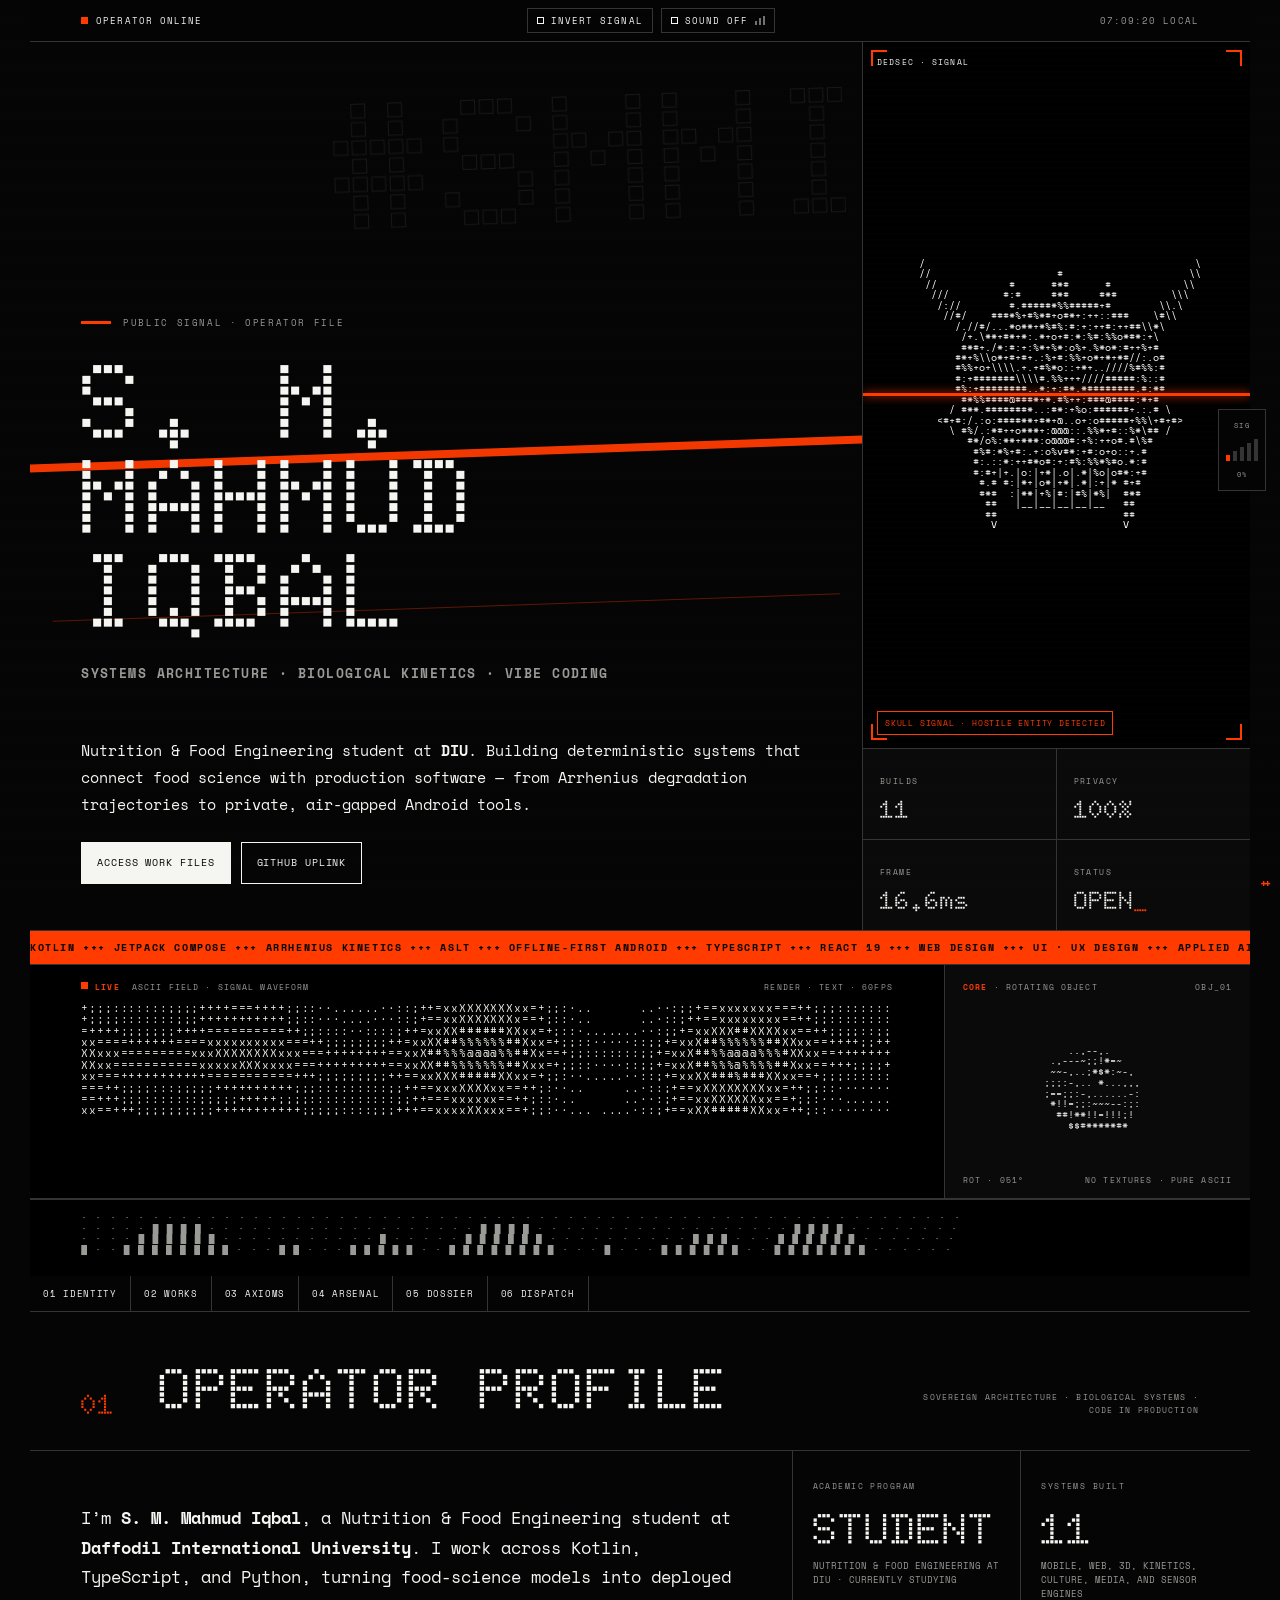
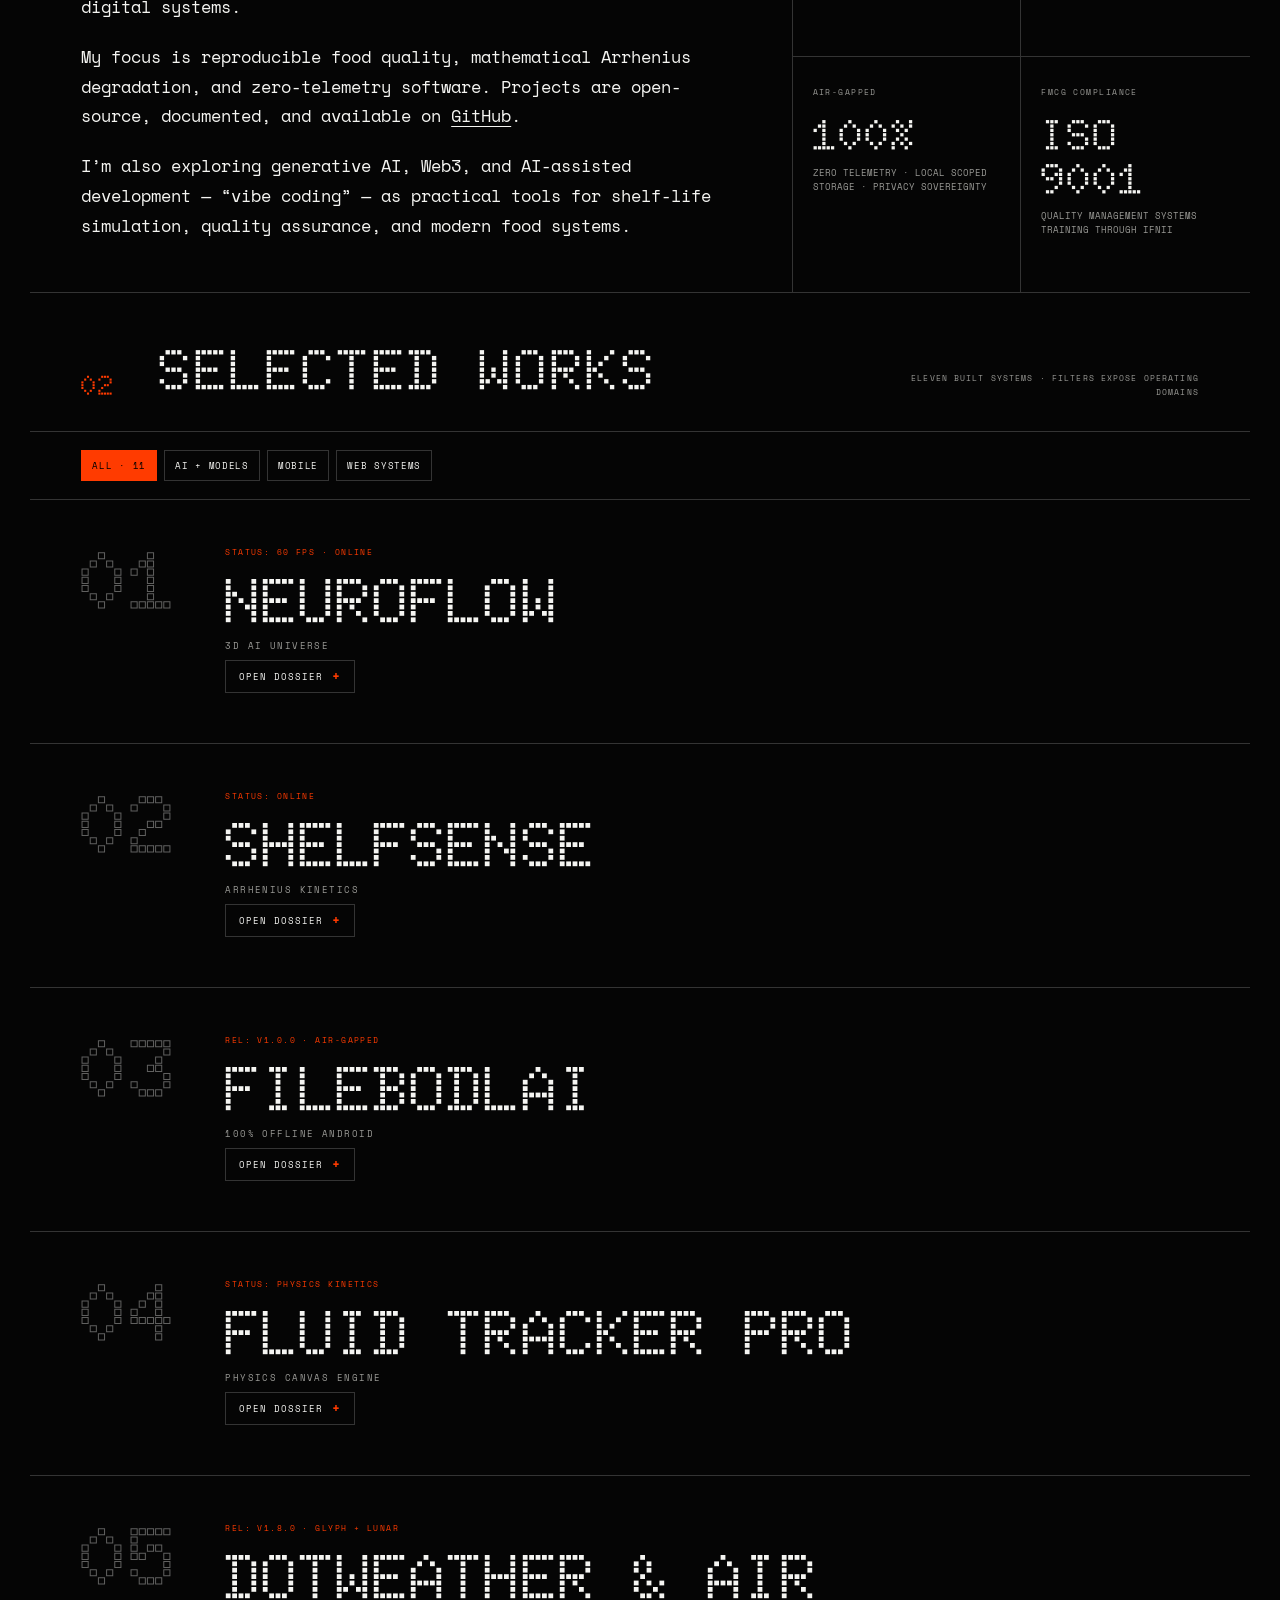
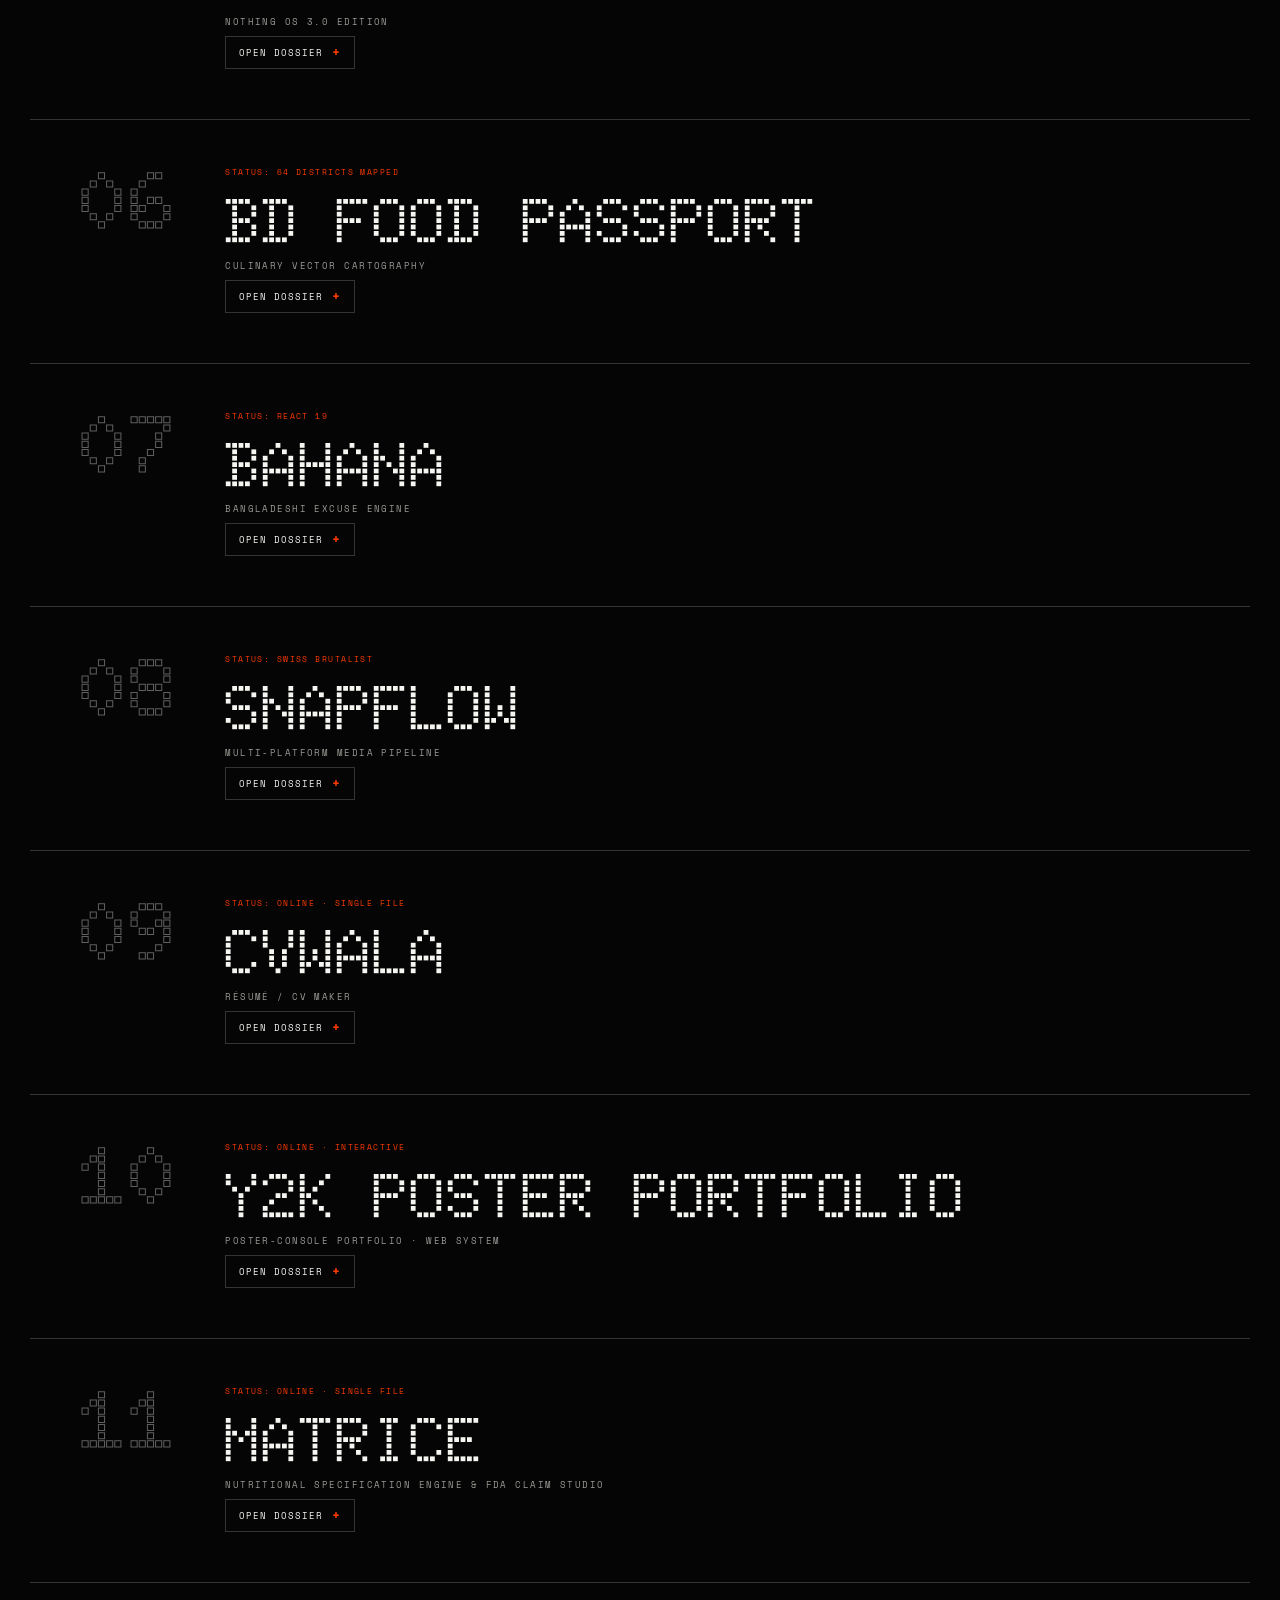
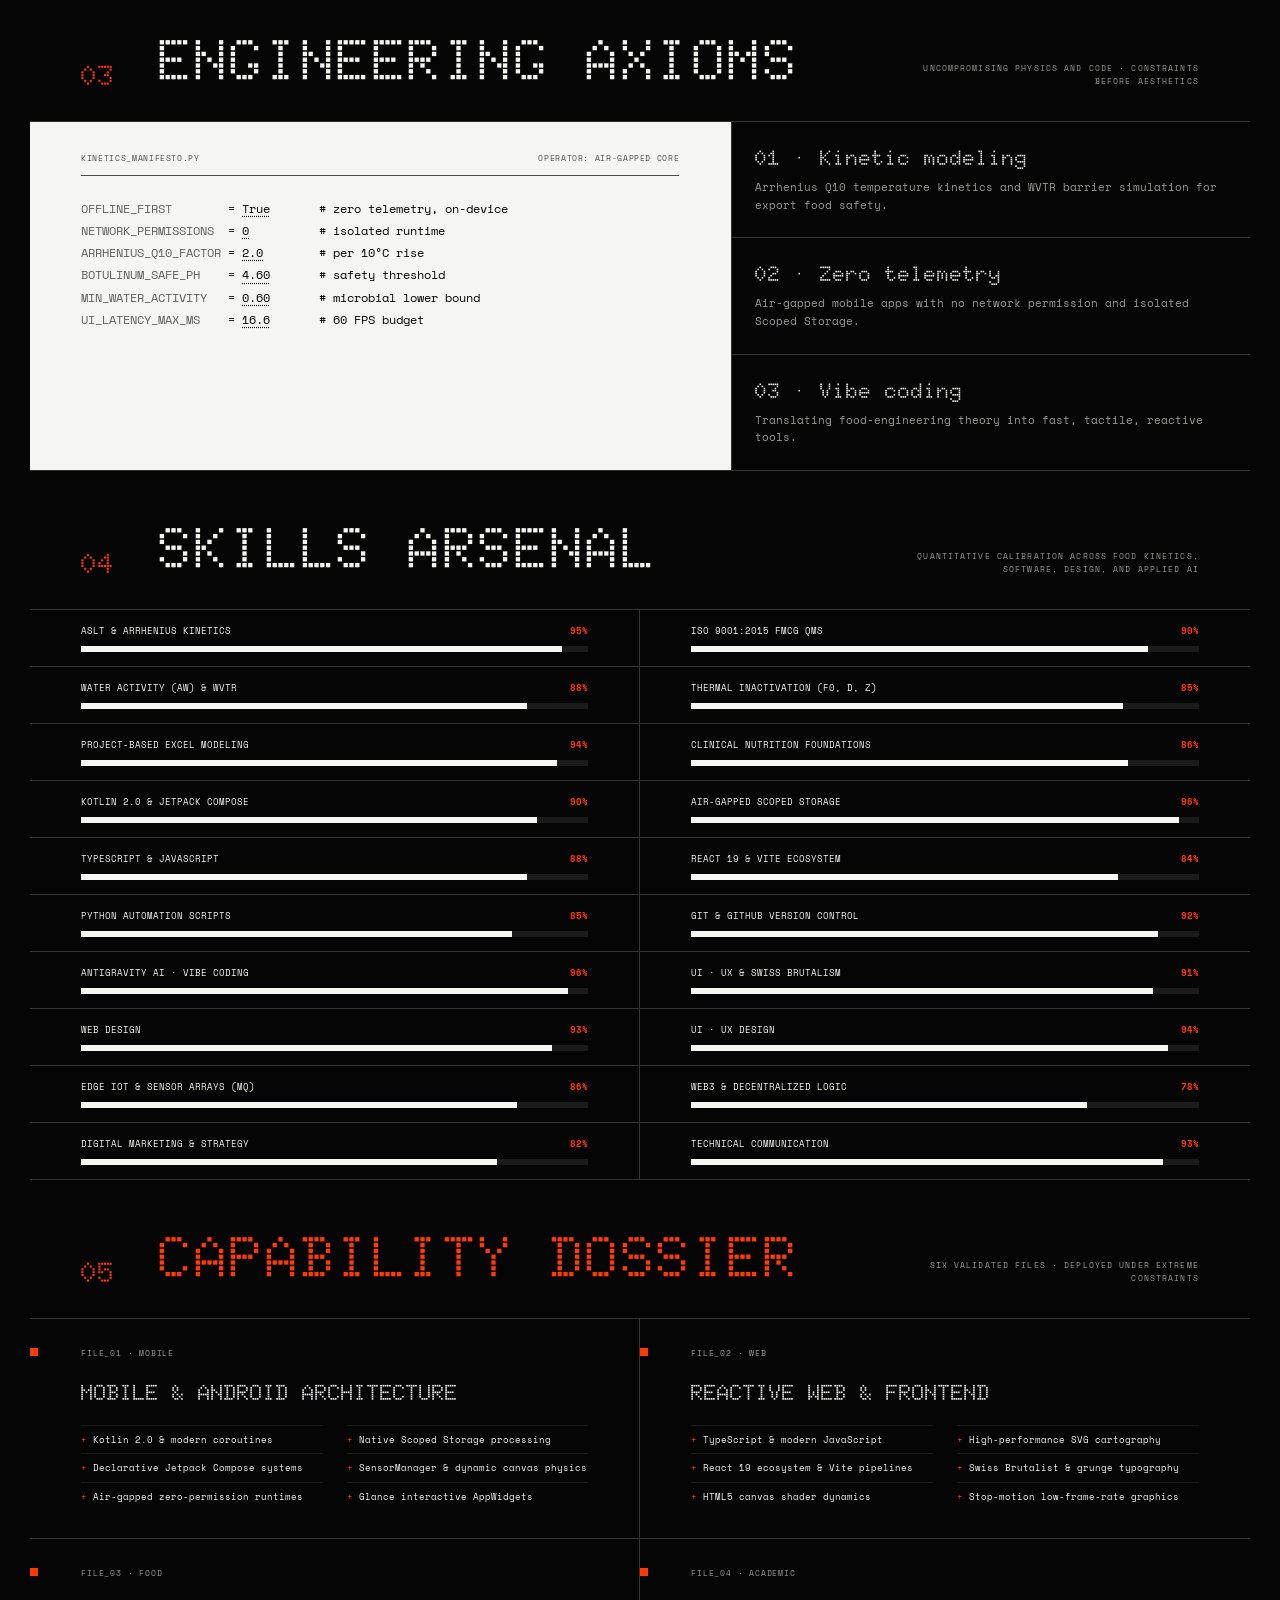
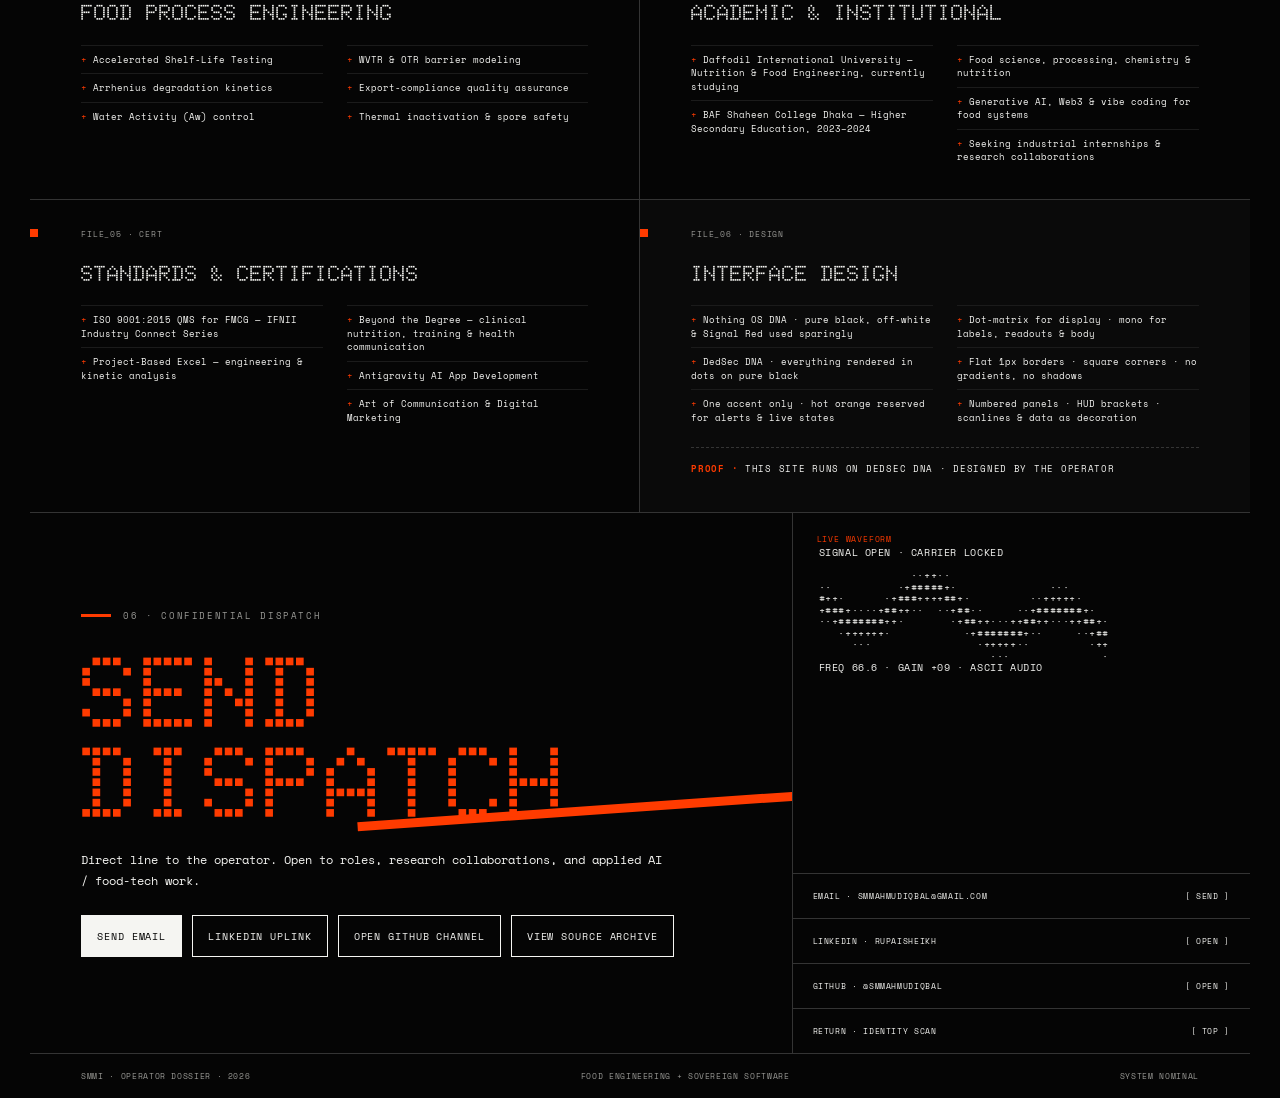
==== commit ad9a7b5e: "Add portfolio.html (corrected build with MATRICE project)" ====
--- a/portfolio.html
+++ b/portfolio.html
@@ -395,7 +395,7 @@
             <span class="scan-label">skull signal · hostile entity detected</span>
           </div>
           <div class="telemetry">
-            <div><span class="micro">builds</span><b>10</b></div>
+            <div><span class="micro">builds</span><b>11</b></div>
             <div><span class="micro">privacy</span><b>100%</b></div>
             <div><span class="micro">frame</span><b>16.6ms</b></div>
             <div><span class="micro">status</span><b class="cursor">OPEN</b></div>
@@ -422,7 +422,7 @@
       </nav>
       <div class="network-strip" aria-label="Dossier telemetry">
         <span><b>Active sector</b><i id="sectorStatus">00_BOOT</i></span>
-        <span><b>Files visible</b><i id="visibleFiles">10 of 10</i></span>
+        <span><b>Files visible</b><i id="visibleFiles">11 of 11</i></span>
         <span><b>Node</b><i>SMMI_CORE</i></span>
         <span><b>Access</b><i>PUBLIC · READ</i></span>
       </div>
@@ -437,7 +437,7 @@
           </div>
           <div class="readouts">
             <article class="readout"><span class="micro">Academic program</span><b>STUDENT</b><p>Nutrition &amp; Food Engineering at DIU · currently studying</p><i class="signal" aria-hidden="true"></i></article>
-            <article class="readout"><span class="micro">Systems built</span><b>10</b><p>Mobile, web, 3D, kinetics, culture, media, and sensor engines</p><i class="signal" aria-hidden="true"></i></article>
+            <article class="readout"><span class="micro">Systems built</span><b>11</b><p>Mobile, web, 3D, kinetics, culture, media, and sensor engines</p><i class="signal" aria-hidden="true"></i></article>
             <article class="readout"><span class="micro">Air-gapped</span><b>100%</b><p>Zero telemetry · local scoped storage · privacy sovereignty</p><i class="signal" aria-hidden="true"></i></article>
             <article class="readout"><span class="micro">FMCG compliance</span><b>ISO 9001</b><p>Quality Management Systems training through IFNII</p><i class="signal" aria-hidden="true"></i></article>
           </div>
@@ -445,9 +445,9 @@
       </section>
 
       <section id="work" aria-labelledby="work-title">
-        <header class="section-head"><span class="index">02</span><h2 id="work-title">Selected works</h2><p>Ten built systems · filters expose operating domains</p></header>
+        <header class="section-head"><span class="index">02</span><h2 id="work-title">Selected works</h2><p>Eleven built systems · filters expose operating domains</p></header>
         <div class="filter-row" aria-label="Filter projects">
-          <button class="filter" data-filter="all" aria-pressed="true">All · 10</button>
+          <button class="filter" data-filter="all" aria-pressed="true">All · 11</button>
           <button class="filter" data-filter="ai" aria-pressed="false">AI + models</button>
           <button class="filter" data-filter="mobile" aria-pressed="false">Mobile</button>
           <button class="filter" data-filter="web" aria-pressed="false">Web systems</button>
@@ -463,6 +463,7 @@
           <article class="project" data-tags="web"><div class="project-index"><span class="num">08</span></div><div class="eyebrow">Status: Swiss brutalist</div><h3>SnapFlow</h3><p class="sub">Multi-platform media pipeline</p><button class="dossier-toggle" type="button" aria-expanded="false" aria-controls="dossier-8"><span class="dt-label">Open dossier</span><span class="dt-mark" aria-hidden="true">+</span></button><div class="dossier" id="dossier-8"><div class="dossier-inner"><p class="desc">A high-contrast Swiss Brutalist media-downloader interface with robust client-side routing and streamlined video-parsing pipelines across platforms.</p><p class="impact"><b>IMPACT</b>Multi-platform media parsing unified in one pipeline — downloads without the clutter.</p><div class="tags"><span class="tag">Swiss brutalism</span><span class="tag">CSS architecture</span><span class="tag">JavaScript</span></div><div class="project-foot"><span>branch: main</span><span class="foot-links"><a href="https://github.com/SMMahmudIqbal" target="_blank" rel="noopener noreferrer">Inspect GitHub</a><a class="live" href="https://snapflow-media-downloader.vercel.app" target="_blank" rel="noopener noreferrer">Open live app →</a></span></div></div></div></article>
           <article class="project" data-tags="web"><div class="project-index"><span class="num">09</span></div><div class="eyebrow">Status: online · single file</div><h3>CVWala</h3><p class="sub">Résumé / CV maker</p><button class="dossier-toggle" type="button" aria-expanded="false" aria-controls="dossier-9"><span class="dt-label">Open dossier</span><span class="dt-mark" aria-hidden="true">+</span></button><div class="dossier" id="dossier-9"><div class="dossier-inner"><p class="desc">A résumé and CV maker in a single self-contained HTML file. Paste a LinkedIn profile and it parses the text into a structured CV with a live preview, plus template and accent switching — all in the same Watch Dogs / DedSec design language as this page.</p><p class="impact"><b>IMPACT</b>Zero accounts, zero uploads, zero servers — one self-contained HTML file.</p><div class="tags"><span class="tag">Single-file HTML</span><span class="tag">LinkedIn parser</span><span class="tag">Live preview</span><span class="tag">DedSec DNA</span></div><div class="project-foot"><span>file: index.html</span><a class="live" href="https://resume-cv-maker-rupai2.vercel.app" target="_blank" rel="noopener noreferrer">Open live app →</a><a href="https://github.com/SMMahmudIqbal/resume-cv-maker" target="_blank" rel="noopener noreferrer">Inspect source</a></div></div></div></article>
           <article class="project" data-tags="web"><div class="project-index"><span class="num">10</span></div><div class="eyebrow">Status: online · interactive</div><h3>Y2K POSTER PORTFOLIO</h3><p class="sub">Poster-console portfolio · Web system</p><button class="dossier-toggle" type="button" aria-expanded="false" aria-controls="dossier-10"><span class="dt-label">Open dossier</span><span class="dt-mark" aria-hidden="true">+</span></button><div class="dossier" id="dossier-10"><div class="dossier-inner"><p class="desc">A second complete portfolio built as a living Y2K poster — projects play like tracks in a media deck (tracklist + stage, Prev/Next, arrow keys, autoplay), skills stay hidden behind a RUN SYSTEM SCAN diagnostics sequence, 28 certifications open as upgrade modules, and a single INVERT switch flips the whole poster black ↔ white. Chrome inflated typography, wireframe globes, barcodes — a completely different machine from this dossier, same operator.</p><p class="impact"><b>IMPACT</b>Two live portfolios, two design systems, zero templates — proof the operator builds the showcase as well as the work.</p><div class="tags"><span class="tag">Chrome typography</span><span class="tag">Interactive console</span><span class="tag">Poster system</span><span class="tag">Single-file web</span></div><div class="project-foot"><span>mode: interactive</span><a href="https://muse.ai/s/poster-portfolio-bxs6dxgxbxxxavzxh" target="_blank" rel="noopener noreferrer">Open live version</a></div></div></div></article>
+          <article class="project" data-tags="web"><div class="project-index"><span class="num">11</span></div><div class="eyebrow">Status: online · single file</div><h3>MATRICE</h3><p class="sub">Nutritional Specification Engine &amp; FDA Claim Studio</p><button class="dossier-toggle" type="button" aria-expanded="false" aria-controls="dossier-11"><span class="dt-label">Open dossier</span><span class="dt-mark" aria-hidden="true">+</span></button><div class="dossier" id="dossier-11"><div class="dossier-inner"><p class="desc">A nutritional specification engine and FDA claim studio built on the FDA 2016 nutrition label rules (21 CFR 101.9): a 15-ingredient database with Atwater energy split and four presets, a claim audit under Subpart D with the 101.13(h) disqualifier check, a FASTER Act Major 9 allergen radar, and high-resolution PNG/JPG label export.</p><p class="impact"><b>IMPACT</b>Nutrition labels generated to FDA 2016 spec — every nutrient claim audited against Subpart D before it reaches the pack.</p><div class="tags"><span class="tag">21 CFR 101.9</span><span class="tag">Subpart D claims</span><span class="tag">Allergen radar</span><span class="tag">Atwater split</span><span class="tag">Single-file HTML</span></div><div class="project-foot"><span>branch: main</span><span class="foot-links"><a href="https://github.com/SMMahmudIqbal/matrice-engine" target="_blank" rel="noopener noreferrer">Inspect source</a><a class="live" href="https://fda-nutrition-label-generator.vercel.app" target="_blank" rel="noopener noreferrer">Open live app →</a></span></div></div></div></article>
         </div>
       </section>
 
@@ -782,7 +783,7 @@
         var visible=0;
         filters.forEach(function(b){b.setAttribute('aria-pressed',String(b===button));});
         projects.forEach(function(card){var tags=card.getAttribute('data-tags')||'';var hidden=value!=='all'&&tags.indexOf(value)===-1;card.classList.toggle('hidden',hidden);if(!hidden){visible++;}});
-        visibleFiles.textContent=String(visible).padStart(2,'0')+' of 10';
+        visibleFiles.textContent=String(visible).padStart(2,'0')+' of 11';
       });});
 
       var skills=document.querySelectorAll('.meter i');
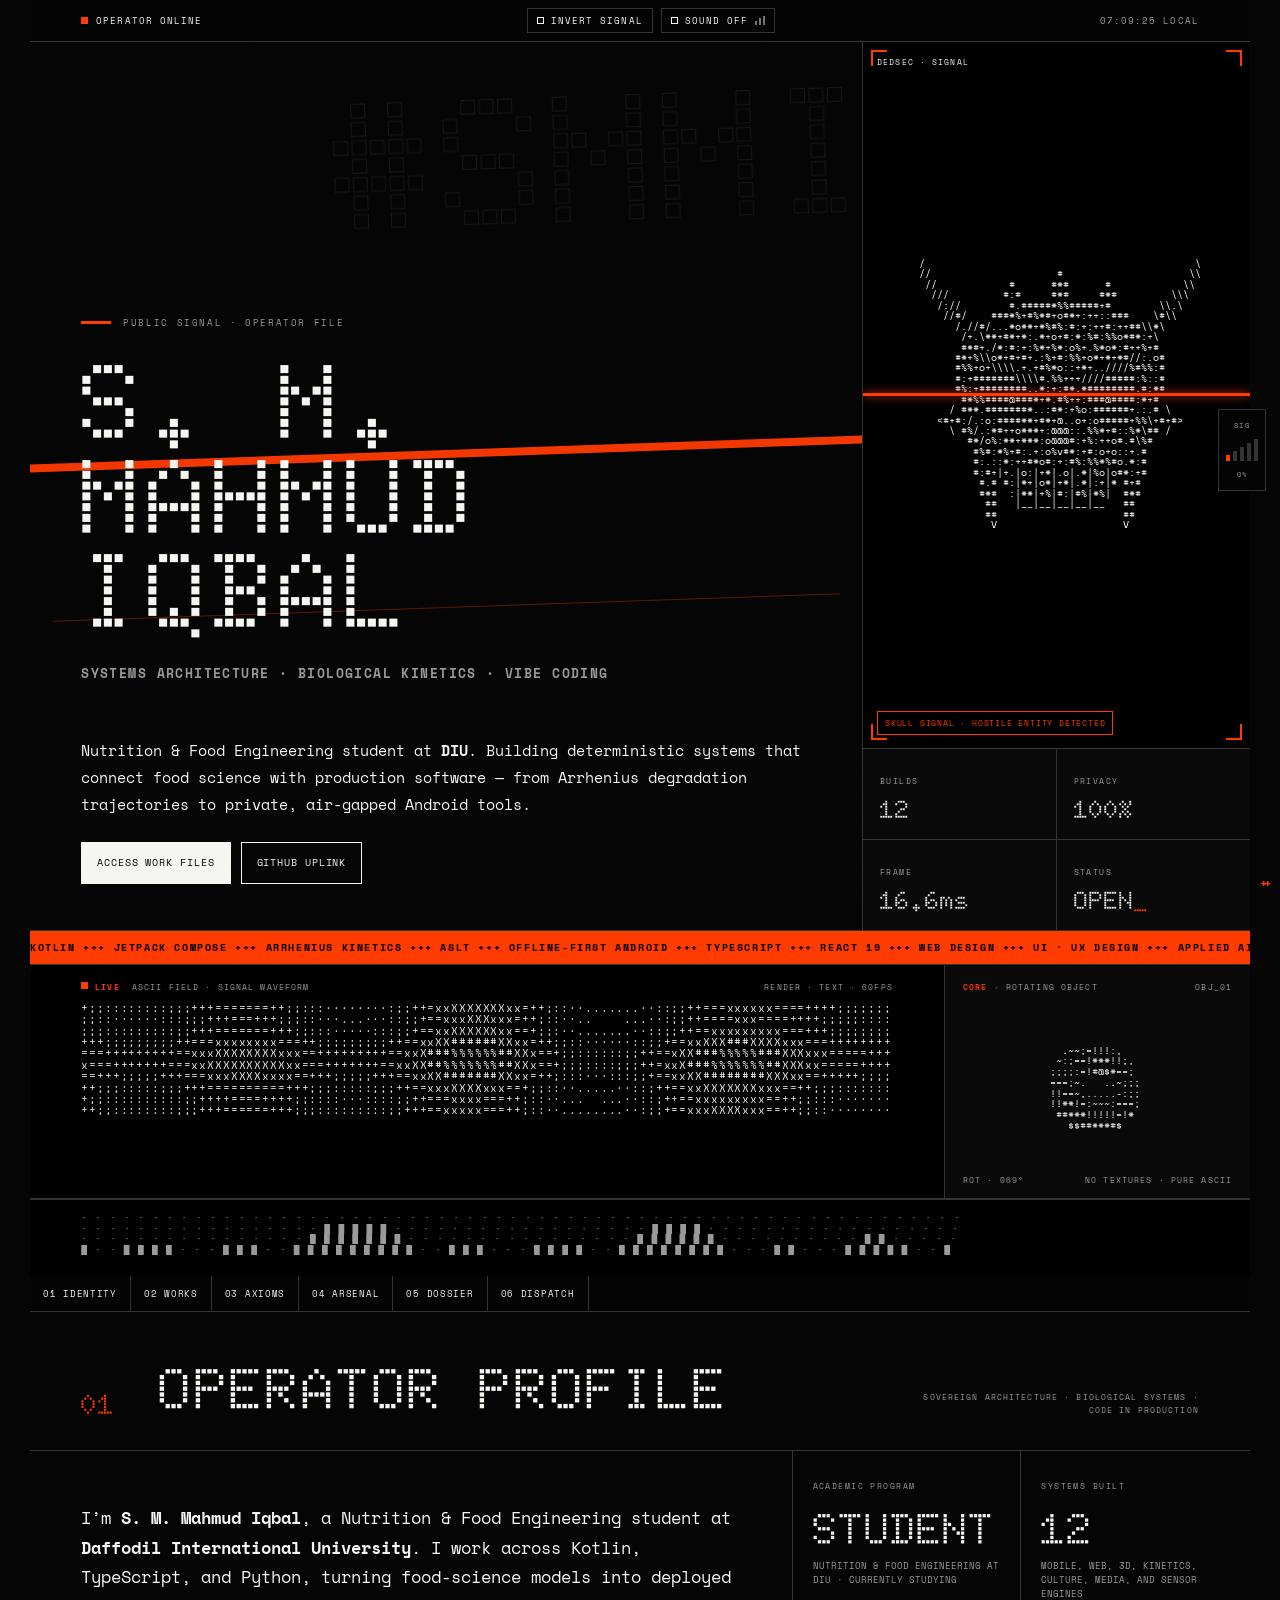
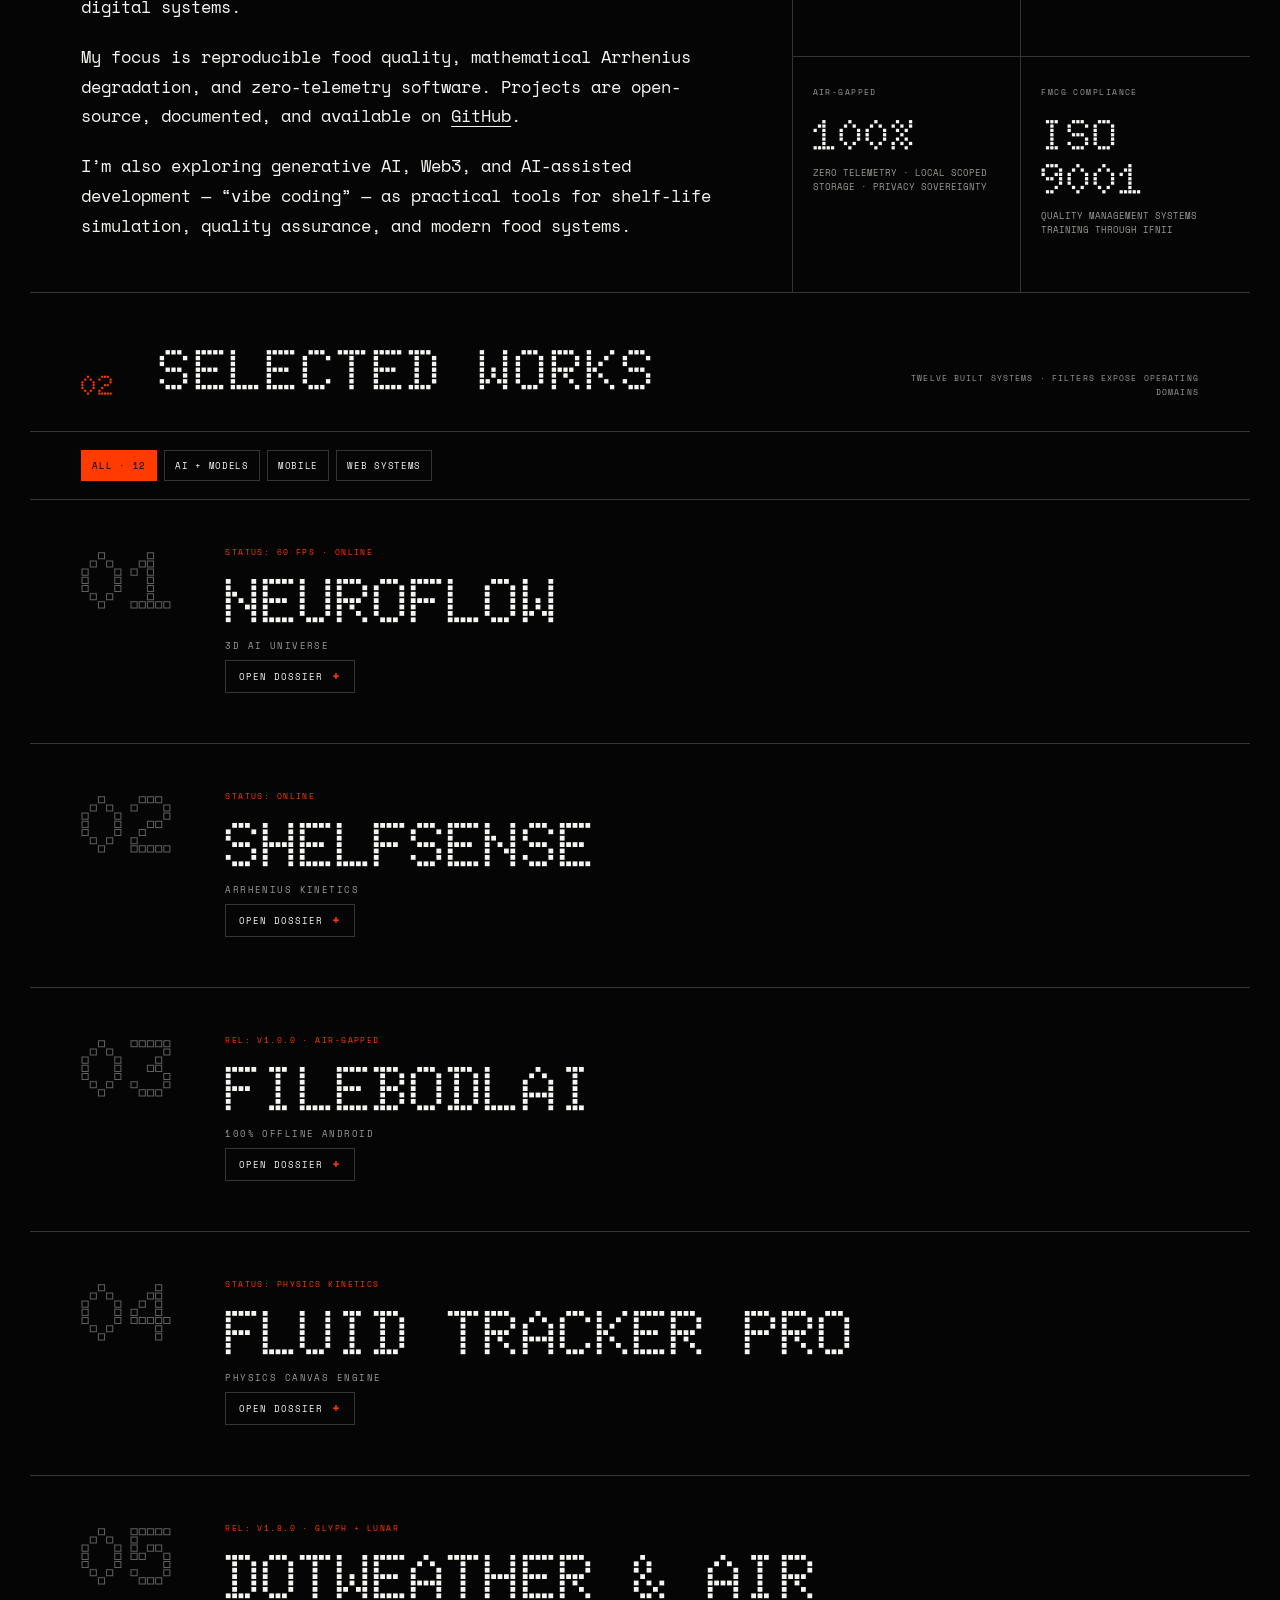
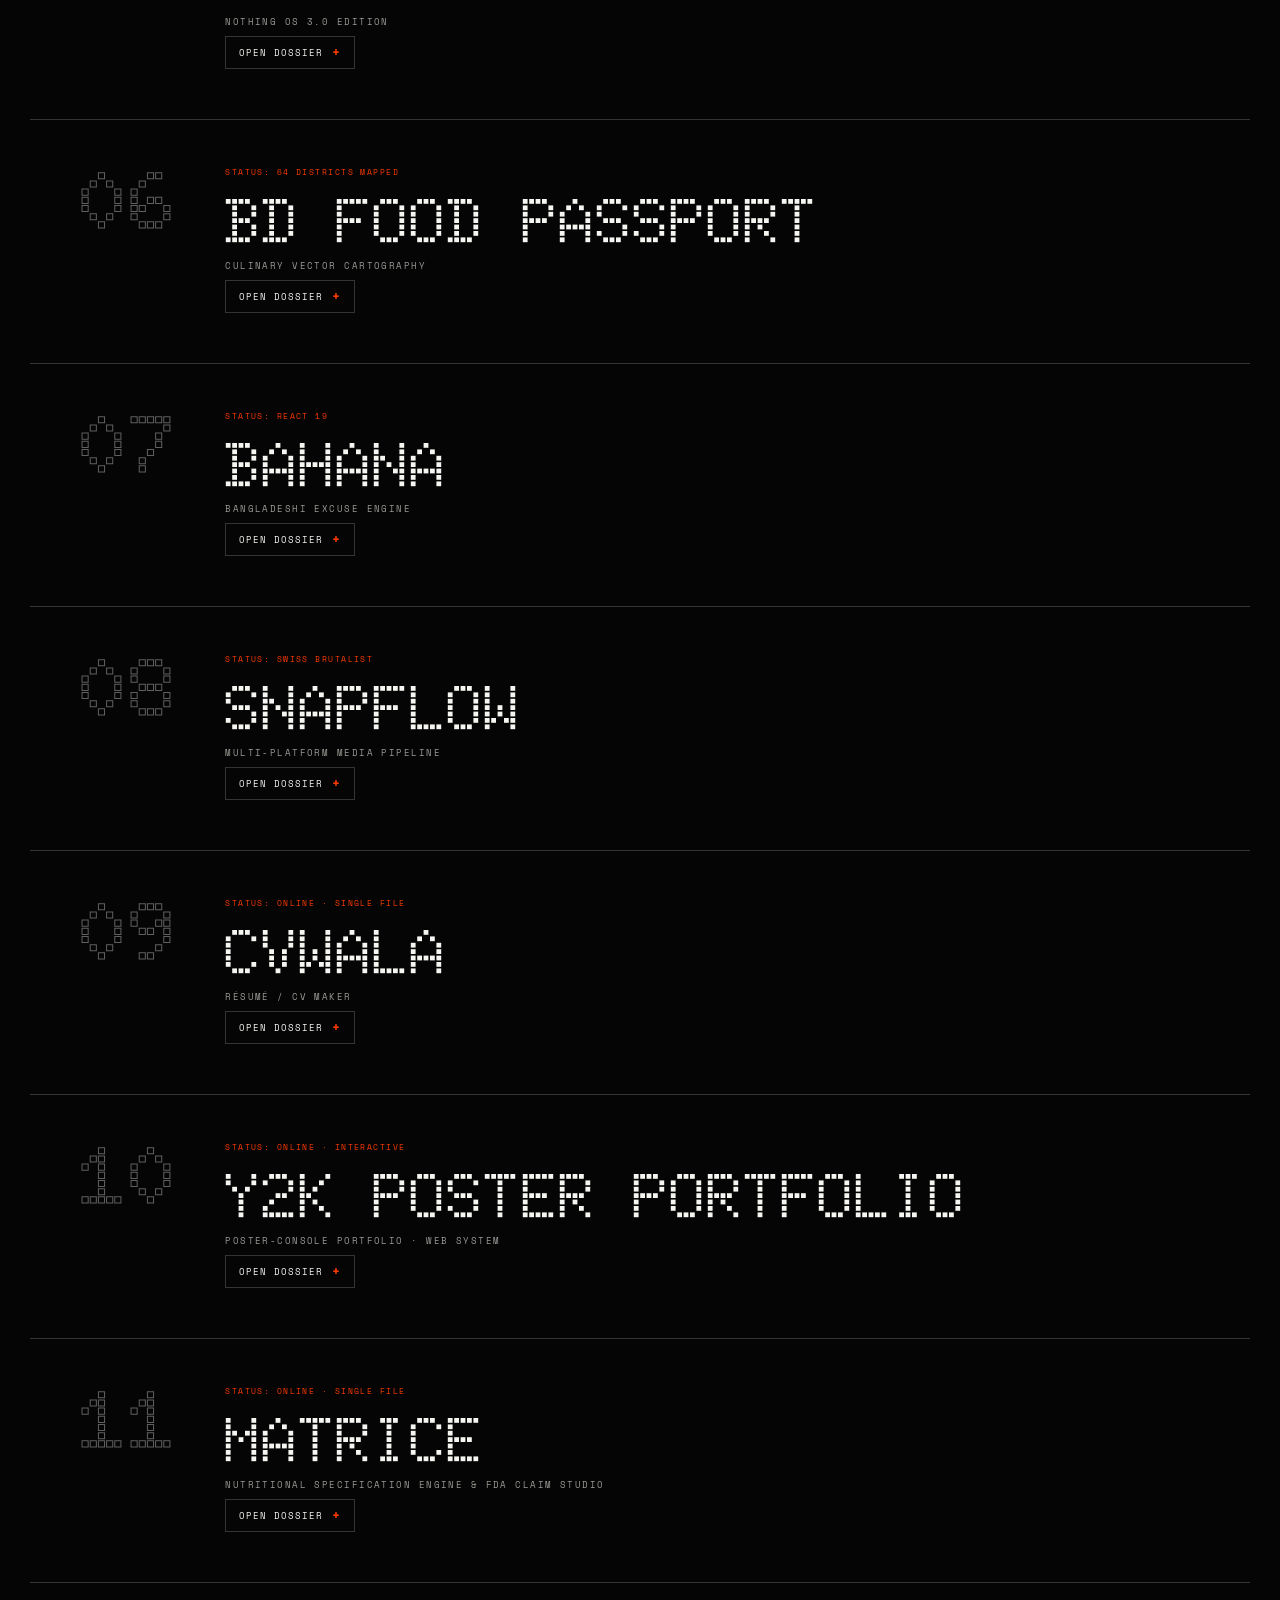
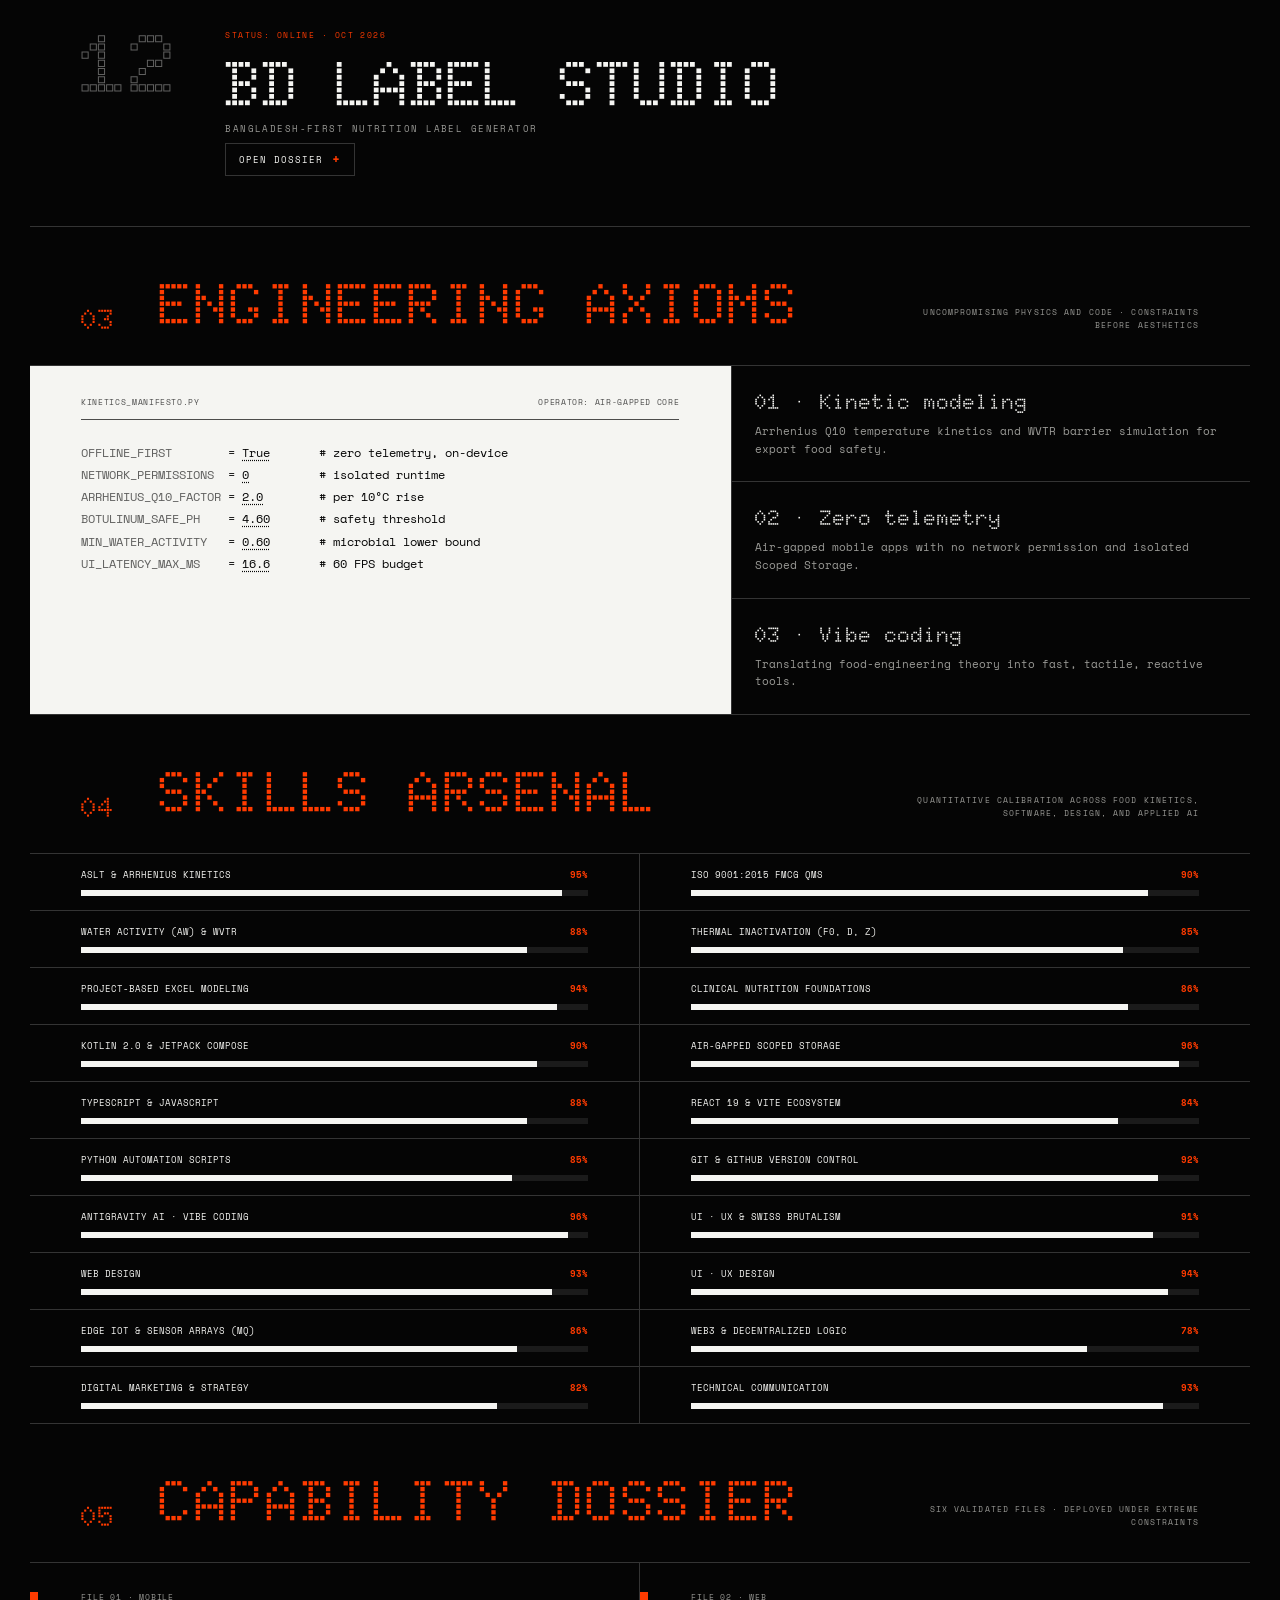
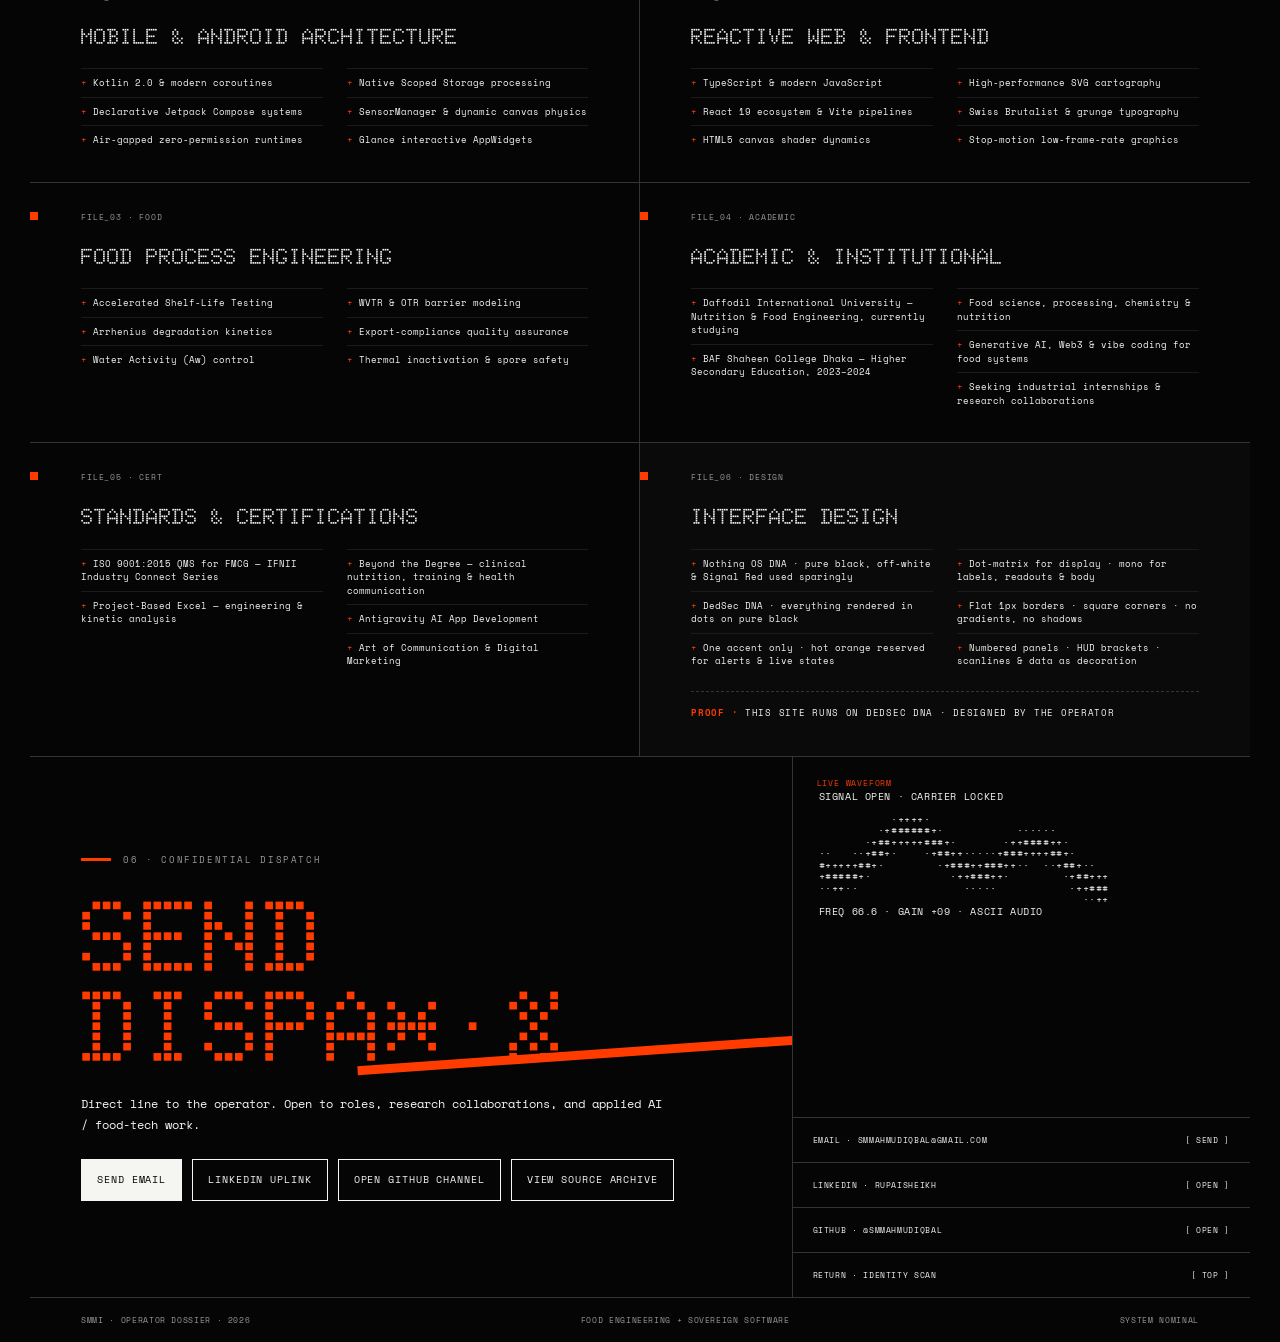
==== commit b8ad047c: "Add BD Label Studio as project 12" ====
--- a/portfolio.html
+++ b/portfolio.html
@@ -395,7 +395,7 @@
             <span class="scan-label">skull signal · hostile entity detected</span>
           </div>
           <div class="telemetry">
-            <div><span class="micro">builds</span><b>11</b></div>
+            <div><span class="micro">builds</span><b>12</b></div>
             <div><span class="micro">privacy</span><b>100%</b></div>
             <div><span class="micro">frame</span><b>16.6ms</b></div>
             <div><span class="micro">status</span><b class="cursor">OPEN</b></div>
@@ -422,7 +422,7 @@
       </nav>
       <div class="network-strip" aria-label="Dossier telemetry">
         <span><b>Active sector</b><i id="sectorStatus">00_BOOT</i></span>
-        <span><b>Files visible</b><i id="visibleFiles">11 of 11</i></span>
+        <span><b>Files visible</b><i id="visibleFiles">12 of 12</i></span>
         <span><b>Node</b><i>SMMI_CORE</i></span>
         <span><b>Access</b><i>PUBLIC · READ</i></span>
       </div>
@@ -437,7 +437,7 @@
           </div>
           <div class="readouts">
             <article class="readout"><span class="micro">Academic program</span><b>STUDENT</b><p>Nutrition &amp; Food Engineering at DIU · currently studying</p><i class="signal" aria-hidden="true"></i></article>
-            <article class="readout"><span class="micro">Systems built</span><b>11</b><p>Mobile, web, 3D, kinetics, culture, media, and sensor engines</p><i class="signal" aria-hidden="true"></i></article>
+            <article class="readout"><span class="micro">Systems built</span><b>12</b><p>Mobile, web, 3D, kinetics, culture, media, and sensor engines</p><i class="signal" aria-hidden="true"></i></article>
             <article class="readout"><span class="micro">Air-gapped</span><b>100%</b><p>Zero telemetry · local scoped storage · privacy sovereignty</p><i class="signal" aria-hidden="true"></i></article>
             <article class="readout"><span class="micro">FMCG compliance</span><b>ISO 9001</b><p>Quality Management Systems training through IFNII</p><i class="signal" aria-hidden="true"></i></article>
           </div>
@@ -445,9 +445,9 @@
       </section>
 
       <section id="work" aria-labelledby="work-title">
-        <header class="section-head"><span class="index">02</span><h2 id="work-title">Selected works</h2><p>Eleven built systems · filters expose operating domains</p></header>
+        <header class="section-head"><span class="index">02</span><h2 id="work-title">Selected works</h2><p>Twelve built systems · filters expose operating domains</p></header>
         <div class="filter-row" aria-label="Filter projects">
-          <button class="filter" data-filter="all" aria-pressed="true">All · 11</button>
+          <button class="filter" data-filter="all" aria-pressed="true">All · 12</button>
           <button class="filter" data-filter="ai" aria-pressed="false">AI + models</button>
           <button class="filter" data-filter="mobile" aria-pressed="false">Mobile</button>
           <button class="filter" data-filter="web" aria-pressed="false">Web systems</button>
@@ -464,6 +464,7 @@
           <article class="project" data-tags="web"><div class="project-index"><span class="num">09</span></div><div class="eyebrow">Status: online · single file</div><h3>CVWala</h3><p class="sub">Résumé / CV maker</p><button class="dossier-toggle" type="button" aria-expanded="false" aria-controls="dossier-9"><span class="dt-label">Open dossier</span><span class="dt-mark" aria-hidden="true">+</span></button><div class="dossier" id="dossier-9"><div class="dossier-inner"><p class="desc">A résumé and CV maker in a single self-contained HTML file. Paste a LinkedIn profile and it parses the text into a structured CV with a live preview, plus template and accent switching — all in the same Watch Dogs / DedSec design language as this page.</p><p class="impact"><b>IMPACT</b>Zero accounts, zero uploads, zero servers — one self-contained HTML file.</p><div class="tags"><span class="tag">Single-file HTML</span><span class="tag">LinkedIn parser</span><span class="tag">Live preview</span><span class="tag">DedSec DNA</span></div><div class="project-foot"><span>file: index.html</span><a class="live" href="https://resume-cv-maker-rupai2.vercel.app" target="_blank" rel="noopener noreferrer">Open live app →</a><a href="https://github.com/SMMahmudIqbal/resume-cv-maker" target="_blank" rel="noopener noreferrer">Inspect source</a></div></div></div></article>
           <article class="project" data-tags="web"><div class="project-index"><span class="num">10</span></div><div class="eyebrow">Status: online · interactive</div><h3>Y2K POSTER PORTFOLIO</h3><p class="sub">Poster-console portfolio · Web system</p><button class="dossier-toggle" type="button" aria-expanded="false" aria-controls="dossier-10"><span class="dt-label">Open dossier</span><span class="dt-mark" aria-hidden="true">+</span></button><div class="dossier" id="dossier-10"><div class="dossier-inner"><p class="desc">A second complete portfolio built as a living Y2K poster — projects play like tracks in a media deck (tracklist + stage, Prev/Next, arrow keys, autoplay), skills stay hidden behind a RUN SYSTEM SCAN diagnostics sequence, 28 certifications open as upgrade modules, and a single INVERT switch flips the whole poster black ↔ white. Chrome inflated typography, wireframe globes, barcodes — a completely different machine from this dossier, same operator.</p><p class="impact"><b>IMPACT</b>Two live portfolios, two design systems, zero templates — proof the operator builds the showcase as well as the work.</p><div class="tags"><span class="tag">Chrome typography</span><span class="tag">Interactive console</span><span class="tag">Poster system</span><span class="tag">Single-file web</span></div><div class="project-foot"><span>mode: interactive</span><a href="https://muse.ai/s/poster-portfolio-bxs6dxgxbxxxavzxh" target="_blank" rel="noopener noreferrer">Open live version</a></div></div></div></article>
           <article class="project" data-tags="web"><div class="project-index"><span class="num">11</span></div><div class="eyebrow">Status: online · single file</div><h3>MATRICE</h3><p class="sub">Nutritional Specification Engine &amp; FDA Claim Studio</p><button class="dossier-toggle" type="button" aria-expanded="false" aria-controls="dossier-11"><span class="dt-label">Open dossier</span><span class="dt-mark" aria-hidden="true">+</span></button><div class="dossier" id="dossier-11"><div class="dossier-inner"><p class="desc">A nutritional specification engine and FDA claim studio built on the FDA 2016 nutrition label rules (21 CFR 101.9): a 15-ingredient database with Atwater energy split and four presets, a claim audit under Subpart D with the 101.13(h) disqualifier check, a FASTER Act Major 9 allergen radar, and high-resolution PNG/JPG label export.</p><p class="impact"><b>IMPACT</b>Nutrition labels generated to FDA 2016 spec — every nutrient claim audited against Subpart D before it reaches the pack.</p><div class="tags"><span class="tag">21 CFR 101.9</span><span class="tag">Subpart D claims</span><span class="tag">Allergen radar</span><span class="tag">Atwater split</span><span class="tag">Single-file HTML</span></div><div class="project-foot"><span>branch: main</span><span class="foot-links"><a href="https://github.com/SMMahmudIqbal/matrice-engine" target="_blank" rel="noopener noreferrer">Inspect source</a><a class="live" href="https://fda-nutrition-label-generator.vercel.app" target="_blank" rel="noopener noreferrer">Open live app →</a></span></div></div></div></article>
+          <article class="project" data-tags="web"><div class="project-index"><span class="num">12</span></div><div class="eyebrow">Status: online · Oct 2026</div><h3>BD Label Studio</h3><p class="sub">Bangladesh-first nutrition label generator</p><button class="dossier-toggle" type="button" aria-expanded="false" aria-controls="dossier-12"><span class="dt-label">Open dossier</span><span class="dt-mark" aria-hidden="true">+</span></button><div class="dossier" id="dossier-12"><div class="dossier-inner"><p class="desc">A Bangladesh-first nutrition label generator. Enter product info and nutrition values per 100g, and it produces a clean print-ready nutrition panel with per-100g and per-serving columns, a Bangla/English toggle, editable reference values, and a live BFSA/BSTI compliance checklist. A trans-fat warning fires at Bangladesh's 2% cap, labels export as PNG and SVG, and up to 10 labels save in the browser — no accounts, no payments.</p><p class="impact"><b>IMPACT</b>Print-ready Bangladesh nutrition panels in minutes — compliance checked live as you type, in Bangla or English.</p><div class="tags"><span class="tag">Per-100g · per-serving</span><span class="tag">Bangla / English</span><span class="tag">BFSA · BSTI checklist</span><span class="tag">Trans-fat 2% cap</span><span class="tag">PNG · SVG export</span></div><div class="project-foot"><span>built: Oct 2026</span><span class="foot-links"><a class="live" href="https://bd-label-studio-rupai2.vercel.app" target="_blank" rel="noopener noreferrer">Open live app →</a></span></div></div></div></article>
         </div>
       </section>
 
@@ -721,7 +722,7 @@
             '> ESTABLISHING UPLINK ............ OK',
             '> OPERATOR FILE: S. M. MAHMUD IQBAL',
             '> DECRYPTING DOSSIER ............. OK',
-            '> LOADING 10 WORK FILES .......... OK',
+            '> LOADING 12 WORK FILES .......... OK',
             '> ACCESS GRANTED'
           ];
           var bootIdx=0;
@@ -783,7 +784,7 @@
         var visible=0;
         filters.forEach(function(b){b.setAttribute('aria-pressed',String(b===button));});
         projects.forEach(function(card){var tags=card.getAttribute('data-tags')||'';var hidden=value!=='all'&&tags.indexOf(value)===-1;card.classList.toggle('hidden',hidden);if(!hidden){visible++;}});
-        visibleFiles.textContent=String(visible).padStart(2,'0')+' of 11';
+        visibleFiles.textContent=String(visible).padStart(2,'0')+' of 12';
       });});
 
       var skills=document.querySelectorAll('.meter i');
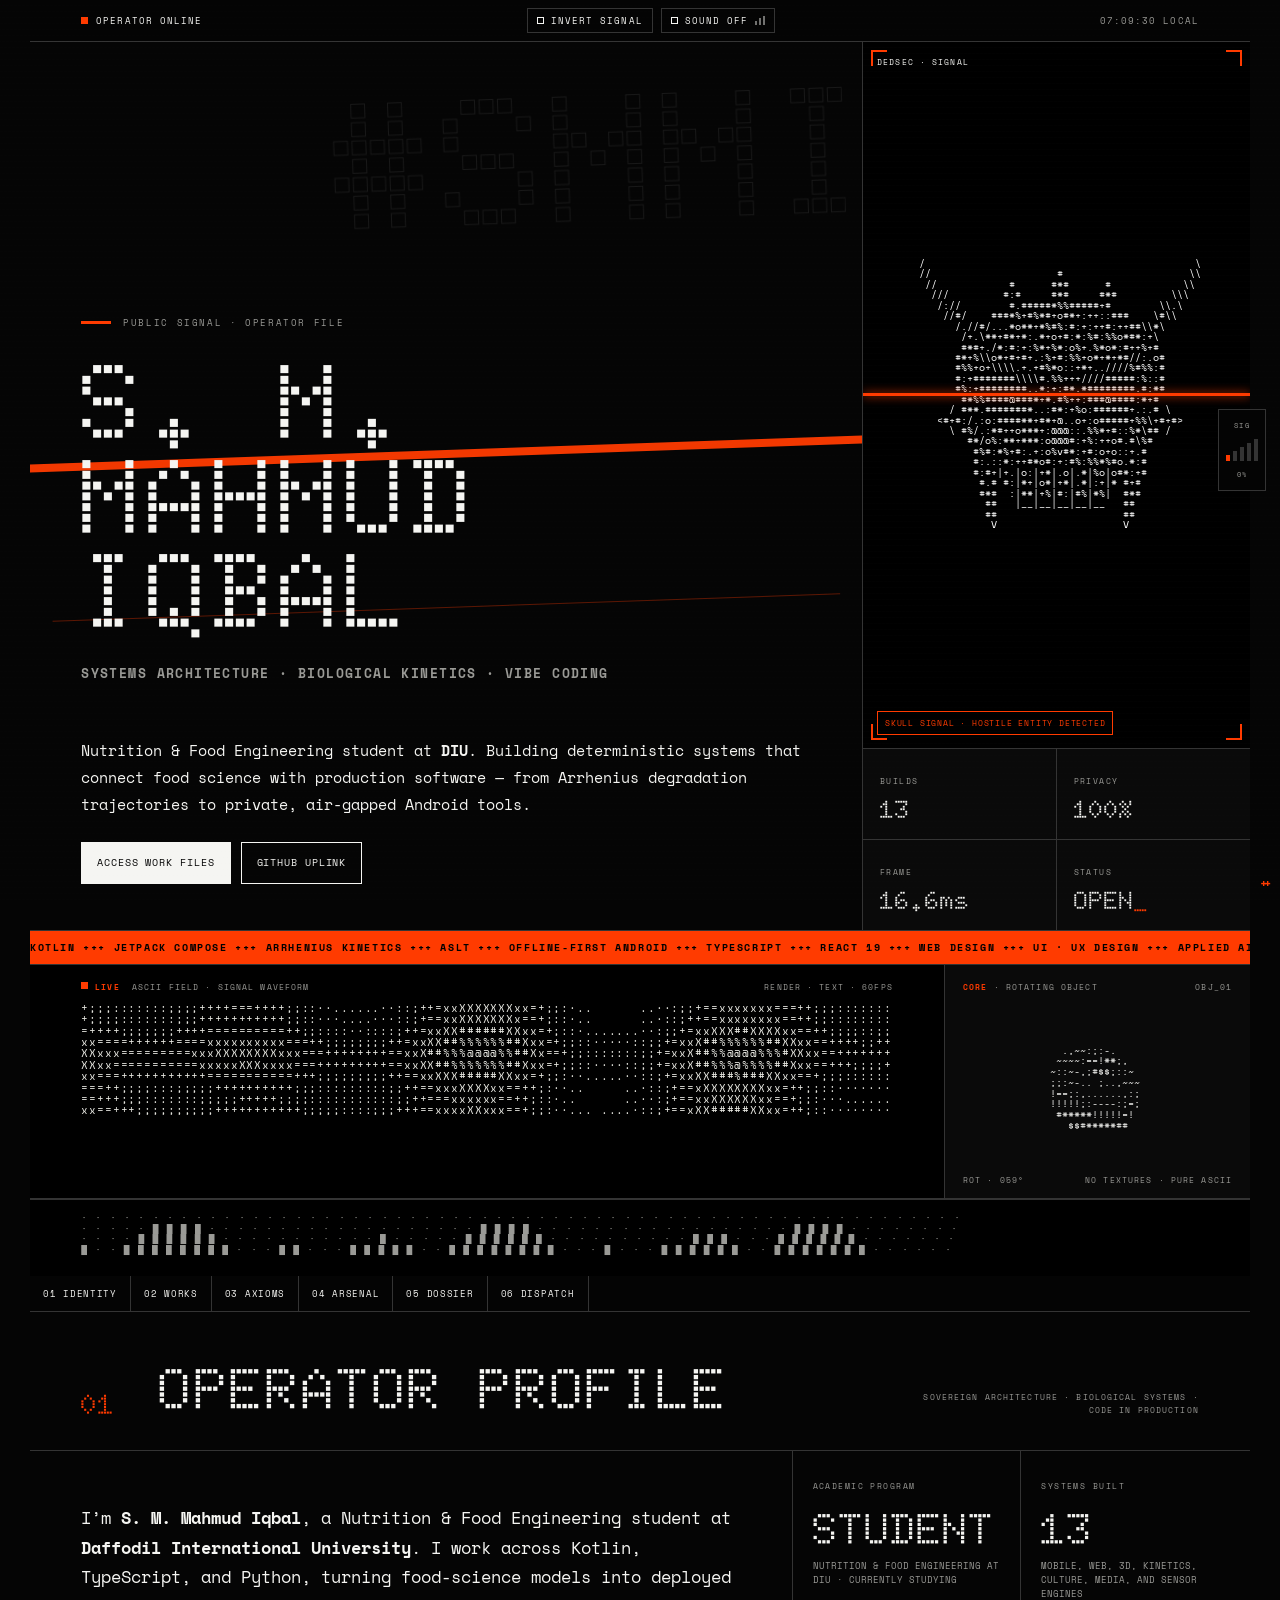
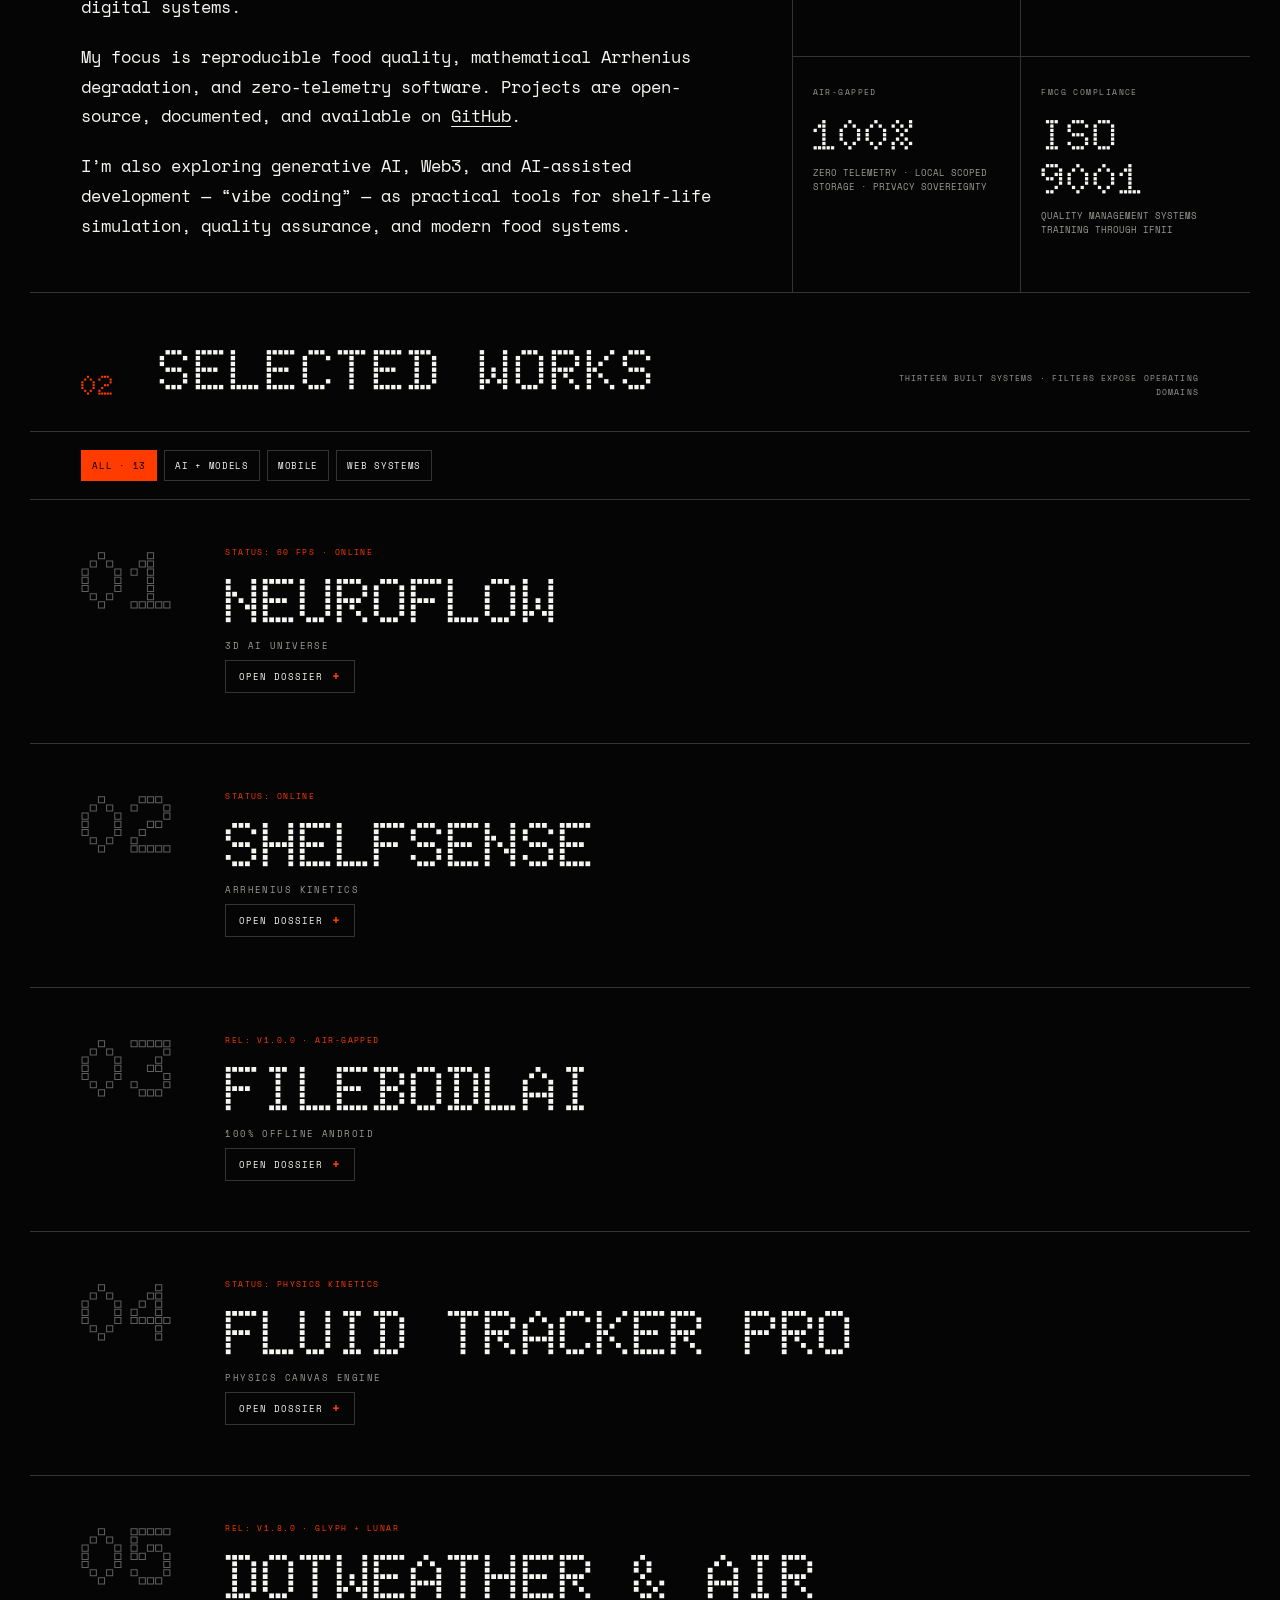
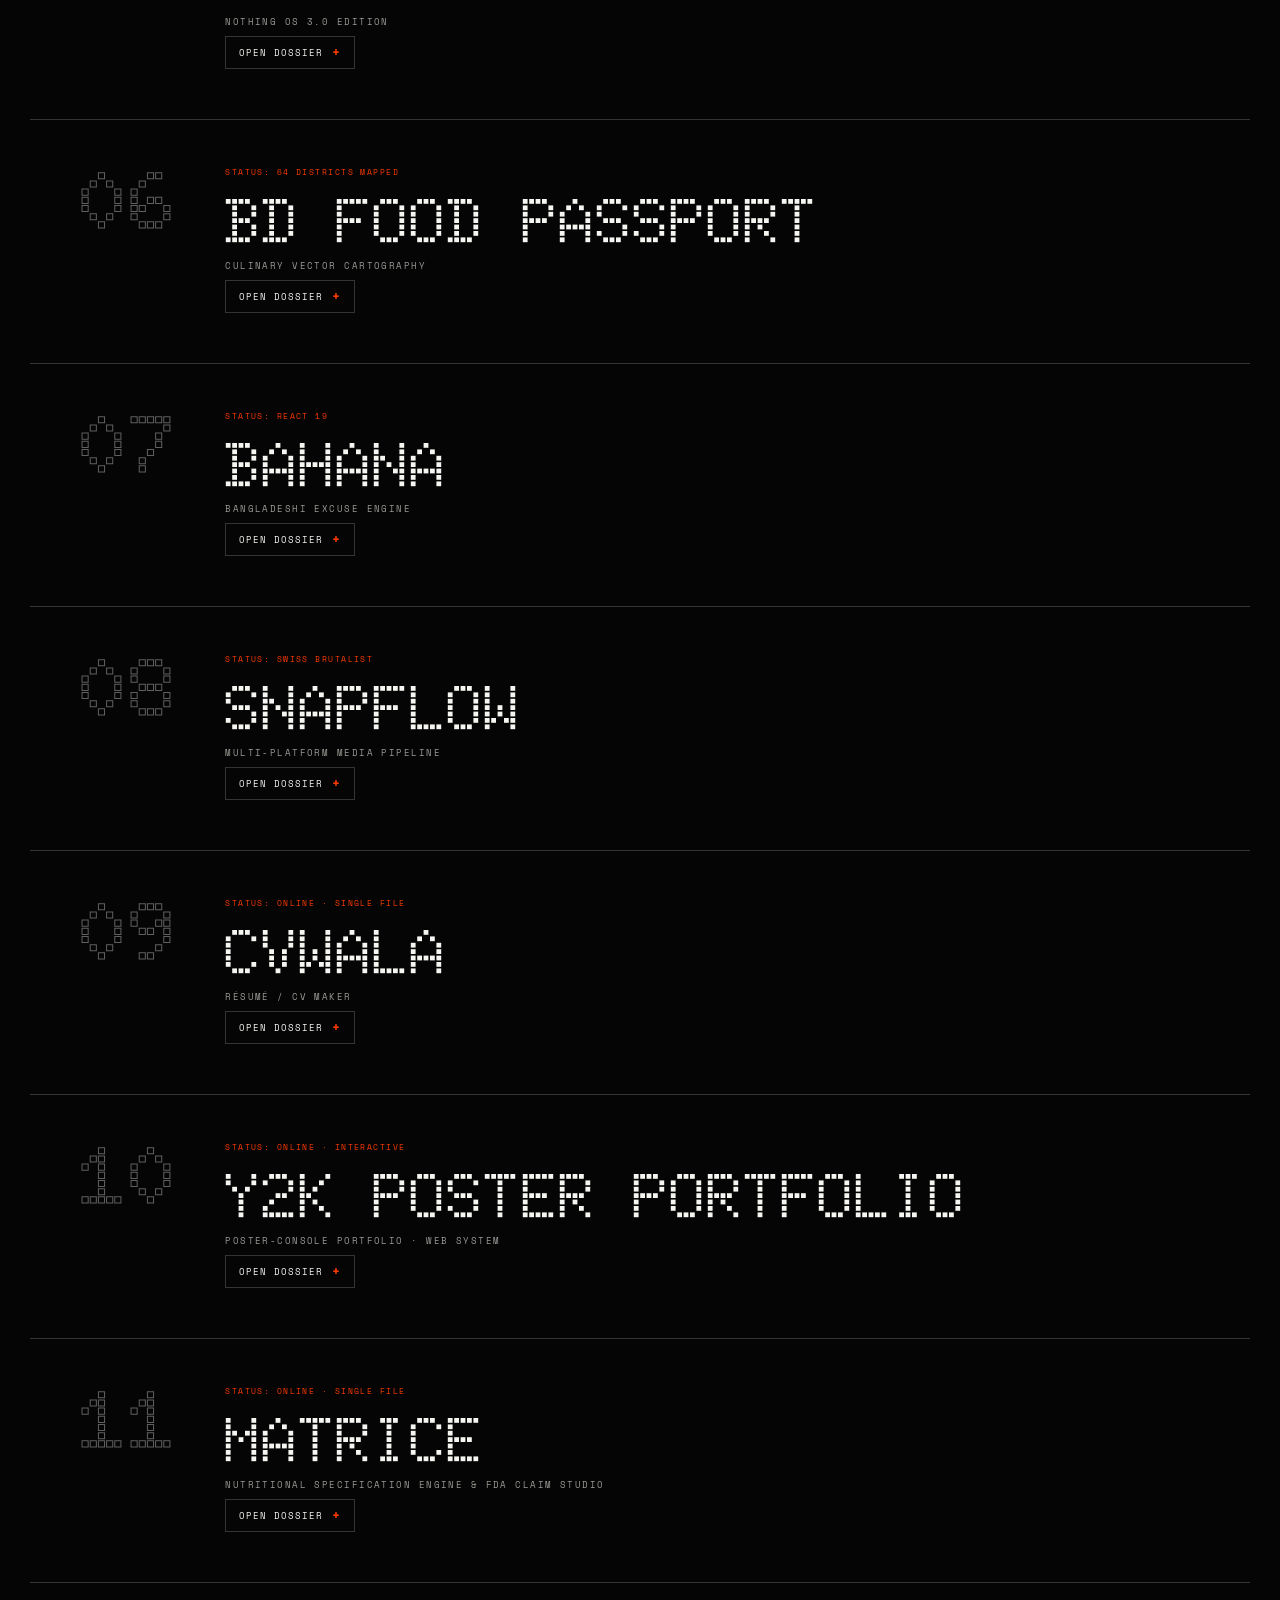
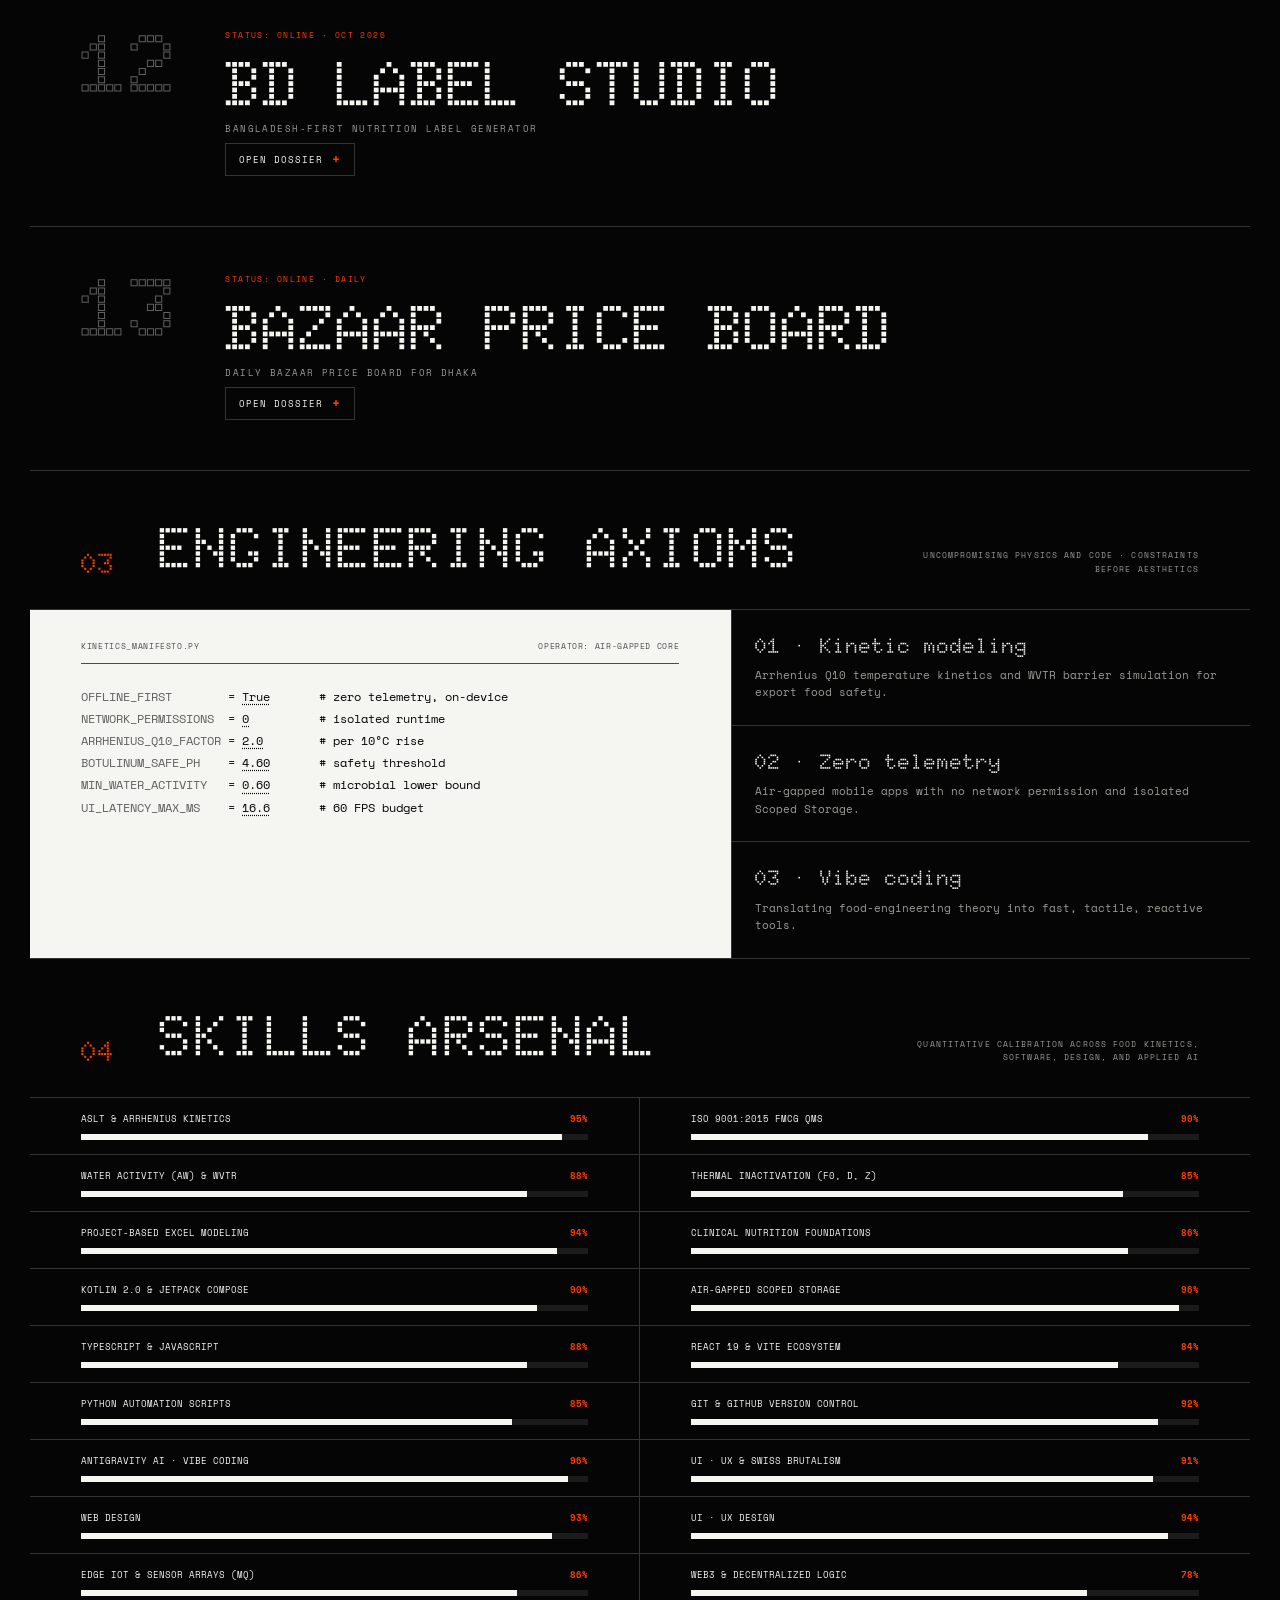
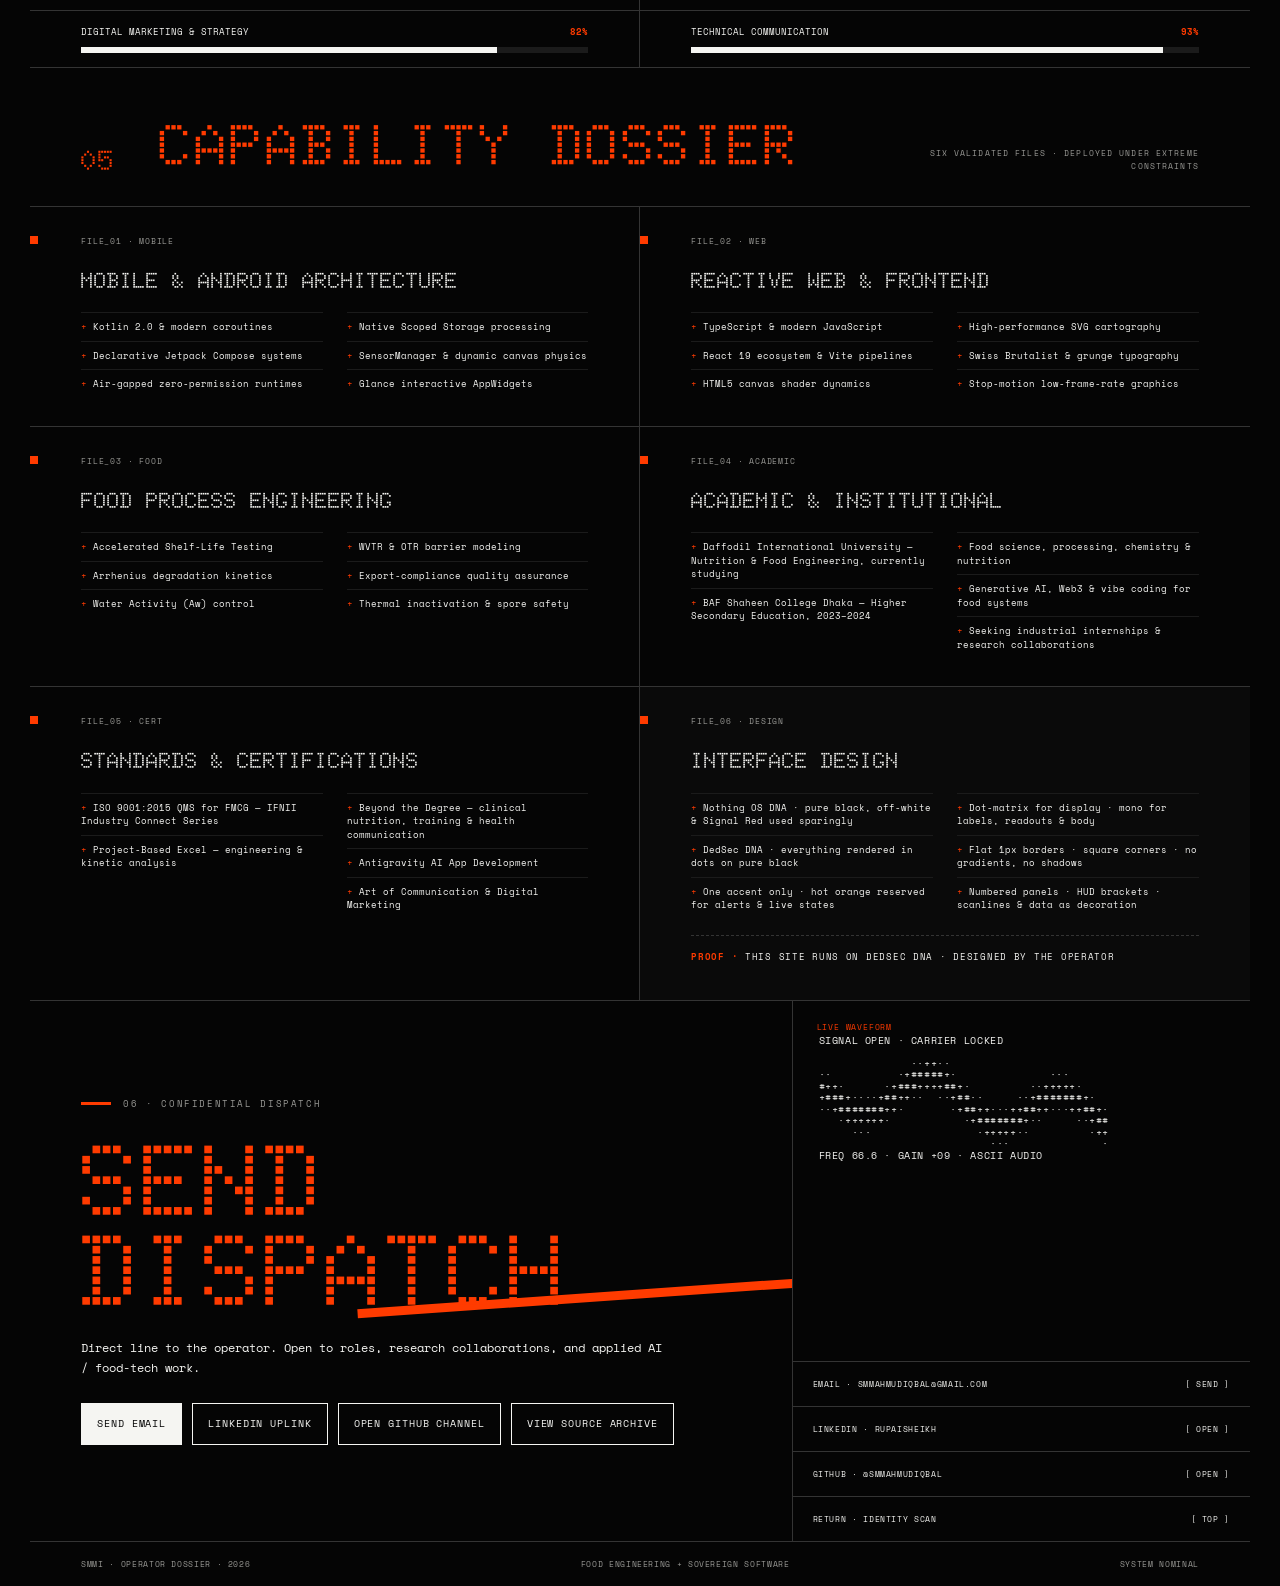
==== commit dd865643: "Add Bazaar Price Board as project 13" ====
--- a/portfolio.html
+++ b/portfolio.html
@@ -395,7 +395,7 @@
             <span class="scan-label">skull signal · hostile entity detected</span>
           </div>
           <div class="telemetry">
-            <div><span class="micro">builds</span><b>12</b></div>
+            <div><span class="micro">builds</span><b>13</b></div>
             <div><span class="micro">privacy</span><b>100%</b></div>
             <div><span class="micro">frame</span><b>16.6ms</b></div>
             <div><span class="micro">status</span><b class="cursor">OPEN</b></div>
@@ -422,7 +422,7 @@
       </nav>
       <div class="network-strip" aria-label="Dossier telemetry">
         <span><b>Active sector</b><i id="sectorStatus">00_BOOT</i></span>
-        <span><b>Files visible</b><i id="visibleFiles">12 of 12</i></span>
+        <span><b>Files visible</b><i id="visibleFiles">13 of 13</i></span>
         <span><b>Node</b><i>SMMI_CORE</i></span>
         <span><b>Access</b><i>PUBLIC · READ</i></span>
       </div>
@@ -437,7 +437,7 @@
           </div>
           <div class="readouts">
             <article class="readout"><span class="micro">Academic program</span><b>STUDENT</b><p>Nutrition &amp; Food Engineering at DIU · currently studying</p><i class="signal" aria-hidden="true"></i></article>
-            <article class="readout"><span class="micro">Systems built</span><b>12</b><p>Mobile, web, 3D, kinetics, culture, media, and sensor engines</p><i class="signal" aria-hidden="true"></i></article>
+            <article class="readout"><span class="micro">Systems built</span><b>13</b><p>Mobile, web, 3D, kinetics, culture, media, and sensor engines</p><i class="signal" aria-hidden="true"></i></article>
             <article class="readout"><span class="micro">Air-gapped</span><b>100%</b><p>Zero telemetry · local scoped storage · privacy sovereignty</p><i class="signal" aria-hidden="true"></i></article>
             <article class="readout"><span class="micro">FMCG compliance</span><b>ISO 9001</b><p>Quality Management Systems training through IFNII</p><i class="signal" aria-hidden="true"></i></article>
           </div>
@@ -445,9 +445,9 @@
       </section>
 
       <section id="work" aria-labelledby="work-title">
-        <header class="section-head"><span class="index">02</span><h2 id="work-title">Selected works</h2><p>Twelve built systems · filters expose operating domains</p></header>
+        <header class="section-head"><span class="index">02</span><h2 id="work-title">Selected works</h2><p>Thirteen built systems · filters expose operating domains</p></header>
         <div class="filter-row" aria-label="Filter projects">
-          <button class="filter" data-filter="all" aria-pressed="true">All · 12</button>
+          <button class="filter" data-filter="all" aria-pressed="true">All · 13</button>
           <button class="filter" data-filter="ai" aria-pressed="false">AI + models</button>
           <button class="filter" data-filter="mobile" aria-pressed="false">Mobile</button>
           <button class="filter" data-filter="web" aria-pressed="false">Web systems</button>
@@ -465,6 +465,7 @@
           <article class="project" data-tags="web"><div class="project-index"><span class="num">10</span></div><div class="eyebrow">Status: online · interactive</div><h3>Y2K POSTER PORTFOLIO</h3><p class="sub">Poster-console portfolio · Web system</p><button class="dossier-toggle" type="button" aria-expanded="false" aria-controls="dossier-10"><span class="dt-label">Open dossier</span><span class="dt-mark" aria-hidden="true">+</span></button><div class="dossier" id="dossier-10"><div class="dossier-inner"><p class="desc">A second complete portfolio built as a living Y2K poster — projects play like tracks in a media deck (tracklist + stage, Prev/Next, arrow keys, autoplay), skills stay hidden behind a RUN SYSTEM SCAN diagnostics sequence, 28 certifications open as upgrade modules, and a single INVERT switch flips the whole poster black ↔ white. Chrome inflated typography, wireframe globes, barcodes — a completely different machine from this dossier, same operator.</p><p class="impact"><b>IMPACT</b>Two live portfolios, two design systems, zero templates — proof the operator builds the showcase as well as the work.</p><div class="tags"><span class="tag">Chrome typography</span><span class="tag">Interactive console</span><span class="tag">Poster system</span><span class="tag">Single-file web</span></div><div class="project-foot"><span>mode: interactive</span><a href="https://muse.ai/s/poster-portfolio-bxs6dxgxbxxxavzxh" target="_blank" rel="noopener noreferrer">Open live version</a></div></div></div></article>
           <article class="project" data-tags="web"><div class="project-index"><span class="num">11</span></div><div class="eyebrow">Status: online · single file</div><h3>MATRICE</h3><p class="sub">Nutritional Specification Engine &amp; FDA Claim Studio</p><button class="dossier-toggle" type="button" aria-expanded="false" aria-controls="dossier-11"><span class="dt-label">Open dossier</span><span class="dt-mark" aria-hidden="true">+</span></button><div class="dossier" id="dossier-11"><div class="dossier-inner"><p class="desc">A nutritional specification engine and FDA claim studio built on the FDA 2016 nutrition label rules (21 CFR 101.9): a 15-ingredient database with Atwater energy split and four presets, a claim audit under Subpart D with the 101.13(h) disqualifier check, a FASTER Act Major 9 allergen radar, and high-resolution PNG/JPG label export.</p><p class="impact"><b>IMPACT</b>Nutrition labels generated to FDA 2016 spec — every nutrient claim audited against Subpart D before it reaches the pack.</p><div class="tags"><span class="tag">21 CFR 101.9</span><span class="tag">Subpart D claims</span><span class="tag">Allergen radar</span><span class="tag">Atwater split</span><span class="tag">Single-file HTML</span></div><div class="project-foot"><span>branch: main</span><span class="foot-links"><a href="https://github.com/SMMahmudIqbal/matrice-engine" target="_blank" rel="noopener noreferrer">Inspect source</a><a class="live" href="https://fda-nutrition-label-generator.vercel.app" target="_blank" rel="noopener noreferrer">Open live app →</a></span></div></div></div></article>
           <article class="project" data-tags="web"><div class="project-index"><span class="num">12</span></div><div class="eyebrow">Status: online · Oct 2026</div><h3>BD Label Studio</h3><p class="sub">Bangladesh-first nutrition label generator</p><button class="dossier-toggle" type="button" aria-expanded="false" aria-controls="dossier-12"><span class="dt-label">Open dossier</span><span class="dt-mark" aria-hidden="true">+</span></button><div class="dossier" id="dossier-12"><div class="dossier-inner"><p class="desc">A Bangladesh-first nutrition label generator. Enter product info and nutrition values per 100g, and it produces a clean print-ready nutrition panel with per-100g and per-serving columns, a Bangla/English toggle, editable reference values, and a live BFSA/BSTI compliance checklist. A trans-fat warning fires at Bangladesh's 2% cap, labels export as PNG and SVG, and up to 10 labels save in the browser — no accounts, no payments.</p><p class="impact"><b>IMPACT</b>Print-ready Bangladesh nutrition panels in minutes — compliance checked live as you type, in Bangla or English.</p><div class="tags"><span class="tag">Per-100g · per-serving</span><span class="tag">Bangla / English</span><span class="tag">BFSA · BSTI checklist</span><span class="tag">Trans-fat 2% cap</span><span class="tag">PNG · SVG export</span></div><div class="project-foot"><span>built: Oct 2026</span><span class="foot-links"><a class="live" href="https://bd-label-studio-rupai2.vercel.app" target="_blank" rel="noopener noreferrer">Open live app →</a></span></div></div></div></article>
+          <article class="project" data-tags="web"><div class="project-index"><span class="num">13</span></div><div class="eyebrow">Status: online · daily</div><h3>Bazaar Price Board</h3><p class="sub">Daily bazaar price board for Dhaka</p><button class="dossier-toggle" type="button" aria-expanded="false" aria-controls="dossier-13"><span class="dt-label">Open dossier</span><span class="dt-mark" aria-hidden="true">+</span></button><div class="dossier" id="dossier-13"><div class="dossier-inner"><p class="desc">A daily bazaar price board for Dhaka with today's prices for 55 items from the TCB daily retail market price report, plus super shop deals across 457 rows and 56 variants from Shwapno, Chaldal, Agora, Meena Bazar and Unimart (Gulshan-2). A live Agora scan runs on page open with a SCAN LIVE button, English and Bangla search with category chips, deals grouped by variant with the cheapest tagged, night mode, and small photos for the top 20 staples.</p><p class="impact"><b>IMPACT</b>Today's TCB prices and super shop deals for Dhaka in one board — live Agora scan on open, cheapest deal tagged per variant.</p><div class="tags"><span class="tag">TCB daily prices</span><span class="tag">55 items</span><span class="tag">457 deal rows · 56 variants</span><span class="tag">Live Agora scan</span><span class="tag">Bangla / English</span><span class="tag">Night mode</span></div><div class="project-foot"><span>coverage: Dhaka</span><span class="foot-links"><a class="live" href="https://bazaar-price-board-rupai2.vercel.app" target="_blank" rel="noopener noreferrer">Open live app →</a></span></div></div></div></article>
         </div>
       </section>
 
@@ -722,7 +723,7 @@
             '> ESTABLISHING UPLINK ............ OK',
             '> OPERATOR FILE: S. M. MAHMUD IQBAL',
             '> DECRYPTING DOSSIER ............. OK',
-            '> LOADING 12 WORK FILES .......... OK',
+            '> LOADING 13 WORK FILES .......... OK',
             '> ACCESS GRANTED'
           ];
           var bootIdx=0;
@@ -784,7 +785,7 @@
         var visible=0;
         filters.forEach(function(b){b.setAttribute('aria-pressed',String(b===button));});
         projects.forEach(function(card){var tags=card.getAttribute('data-tags')||'';var hidden=value!=='all'&&tags.indexOf(value)===-1;card.classList.toggle('hidden',hidden);if(!hidden){visible++;}});
-        visibleFiles.textContent=String(visible).padStart(2,'0')+' of 12';
+        visibleFiles.textContent=String(visible).padStart(2,'0')+' of 13';
       });});
 
       var skills=document.querySelectorAll('.meter i');
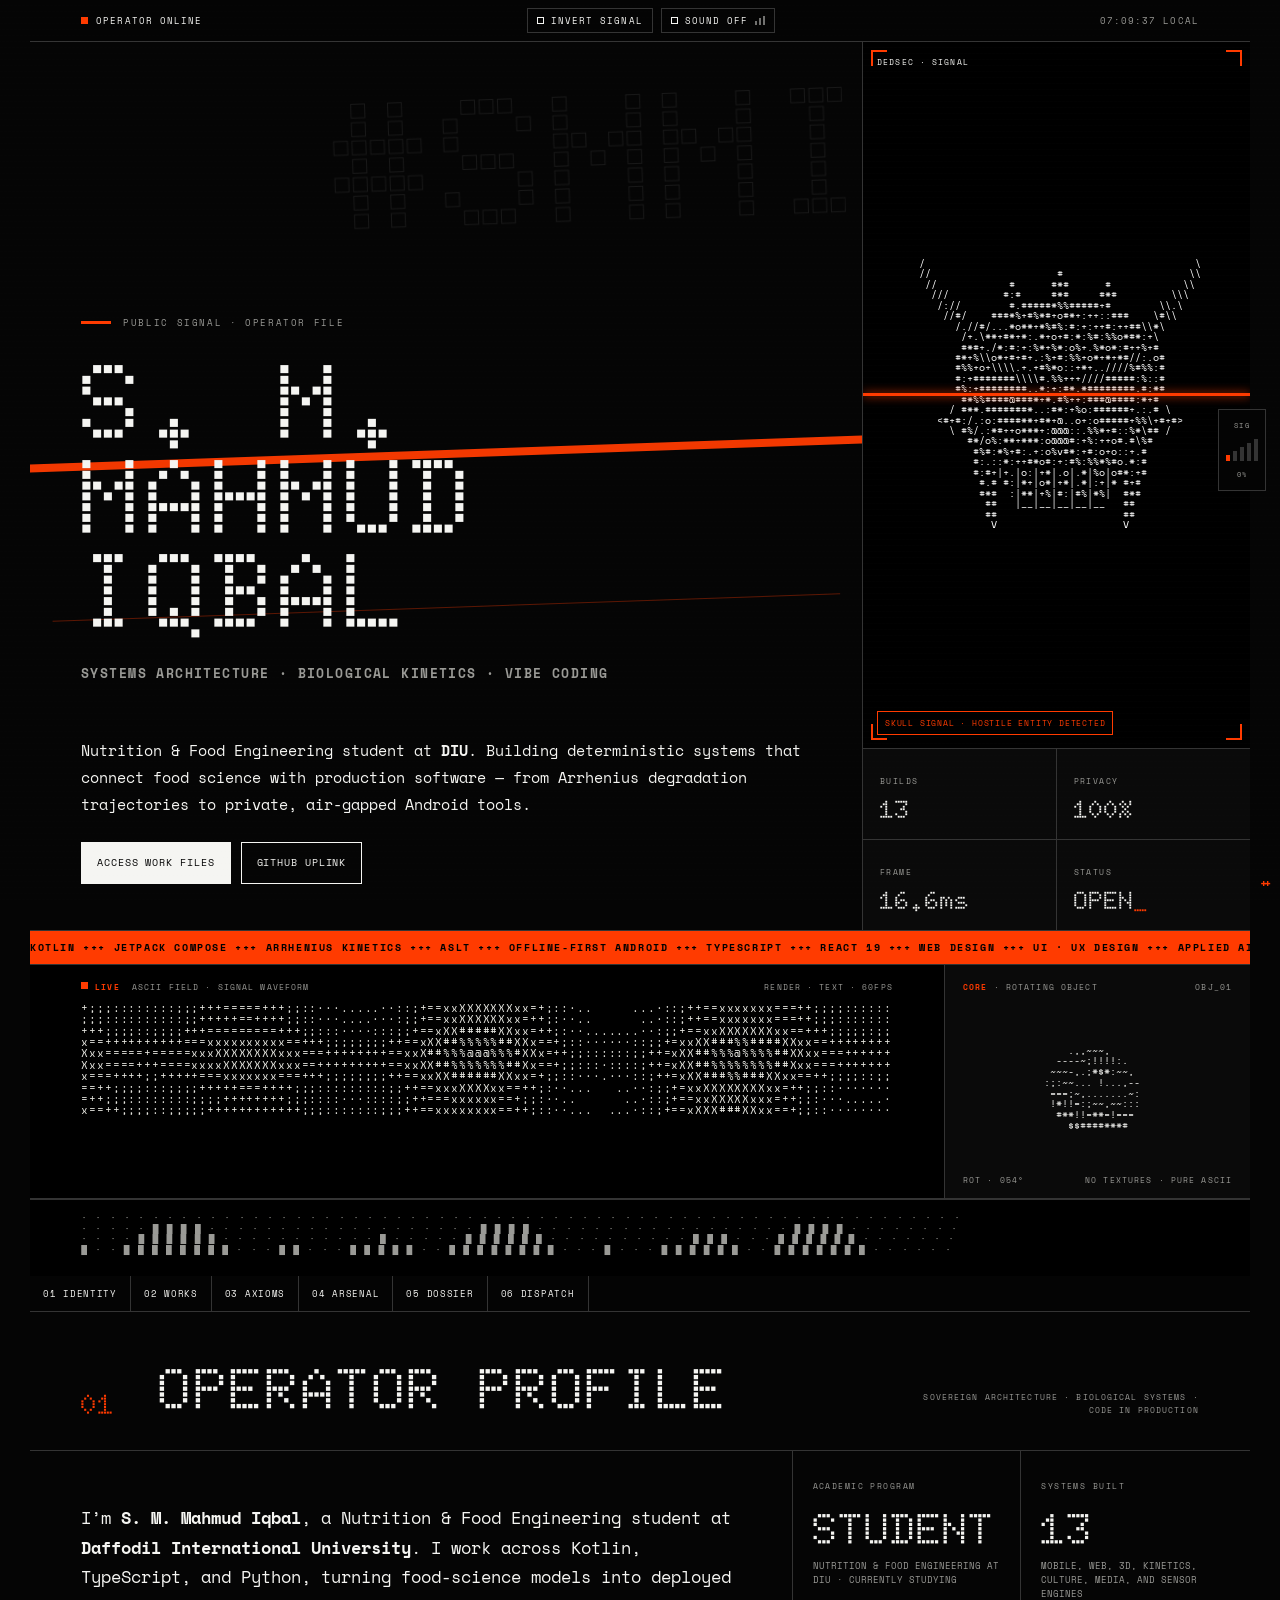
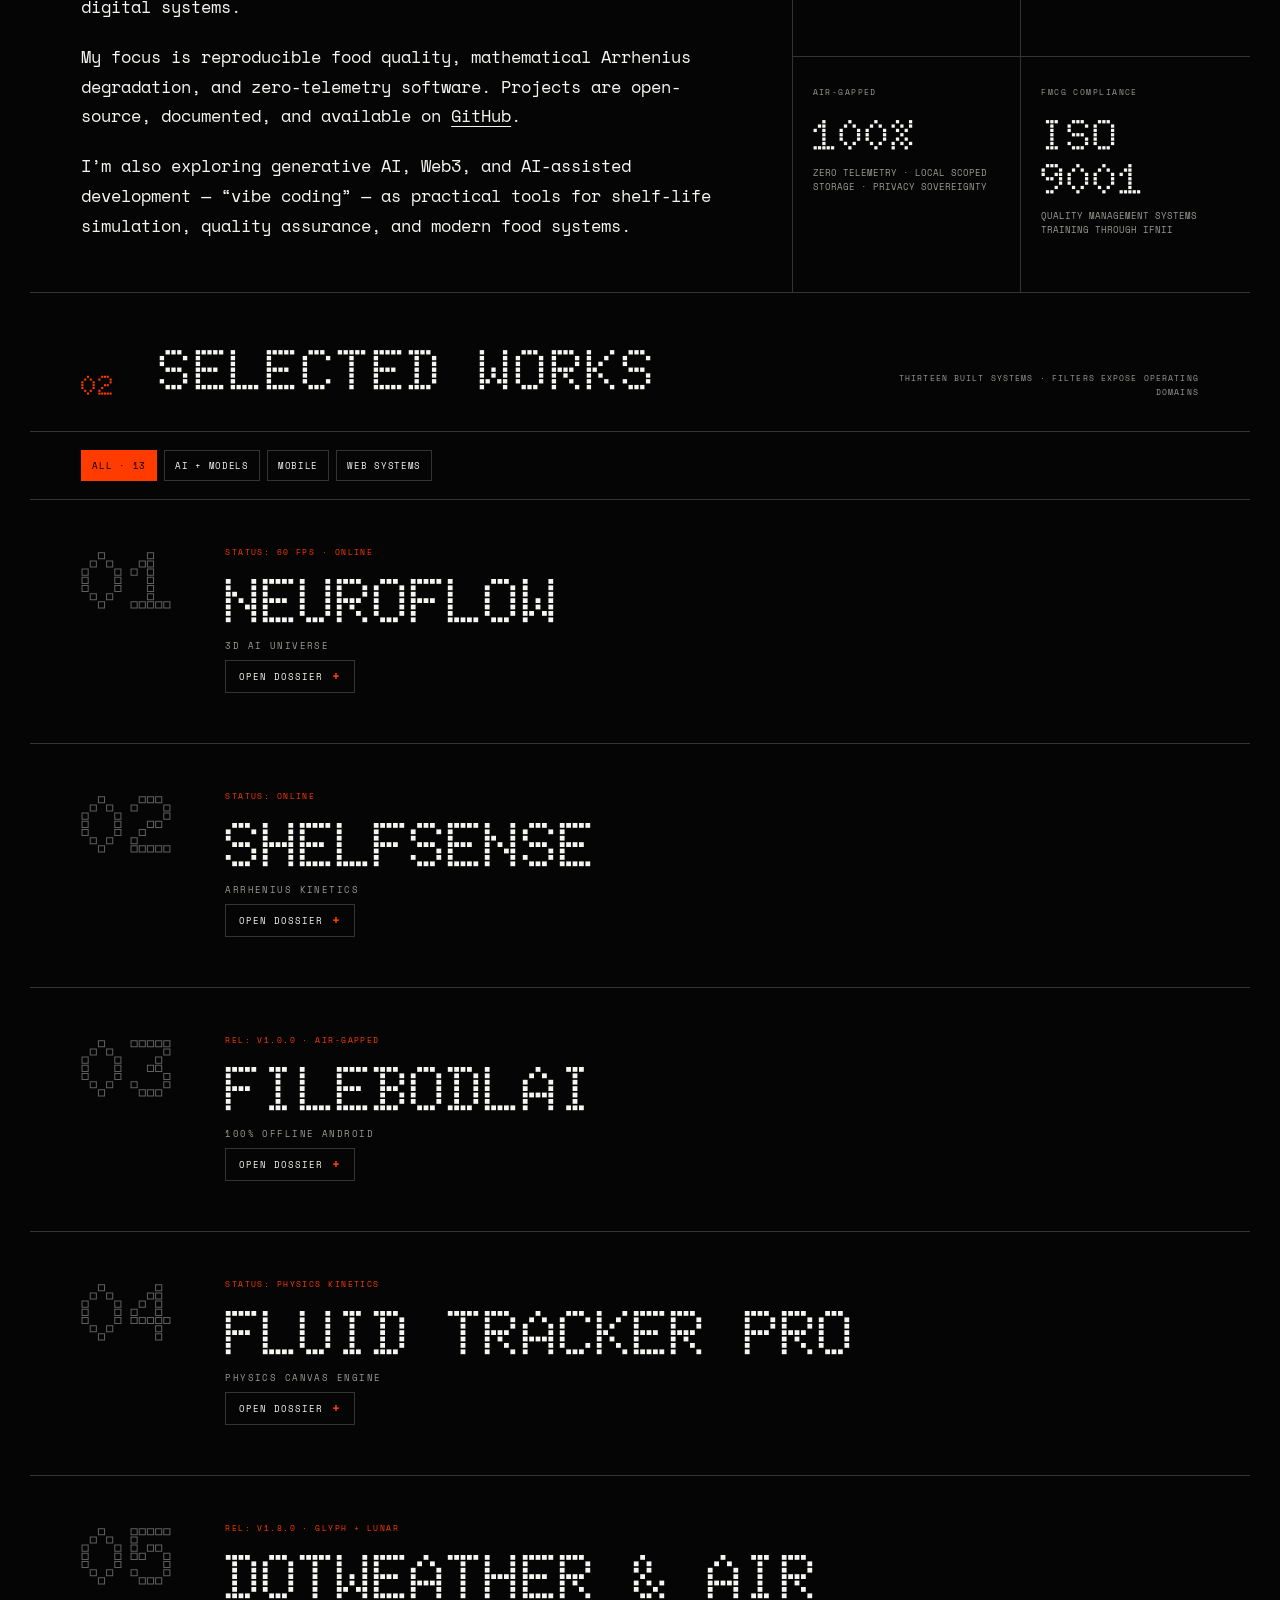
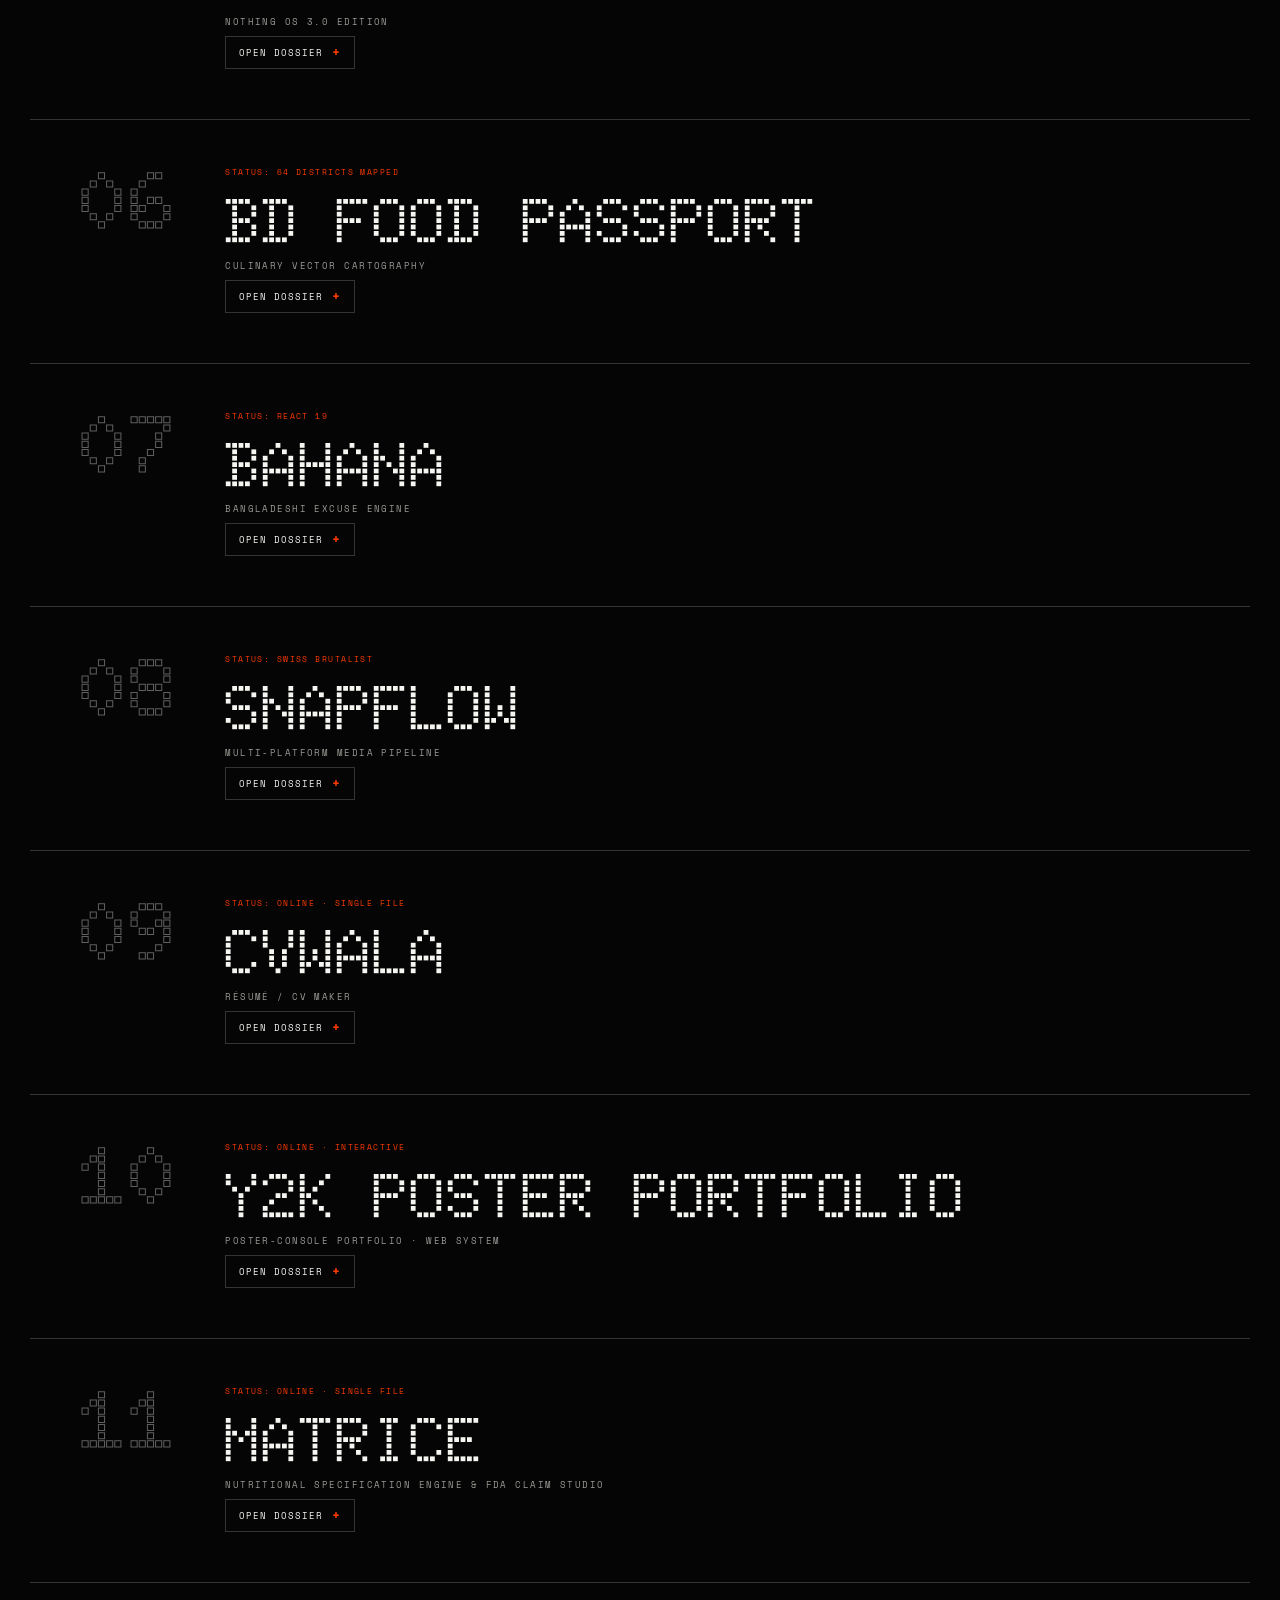
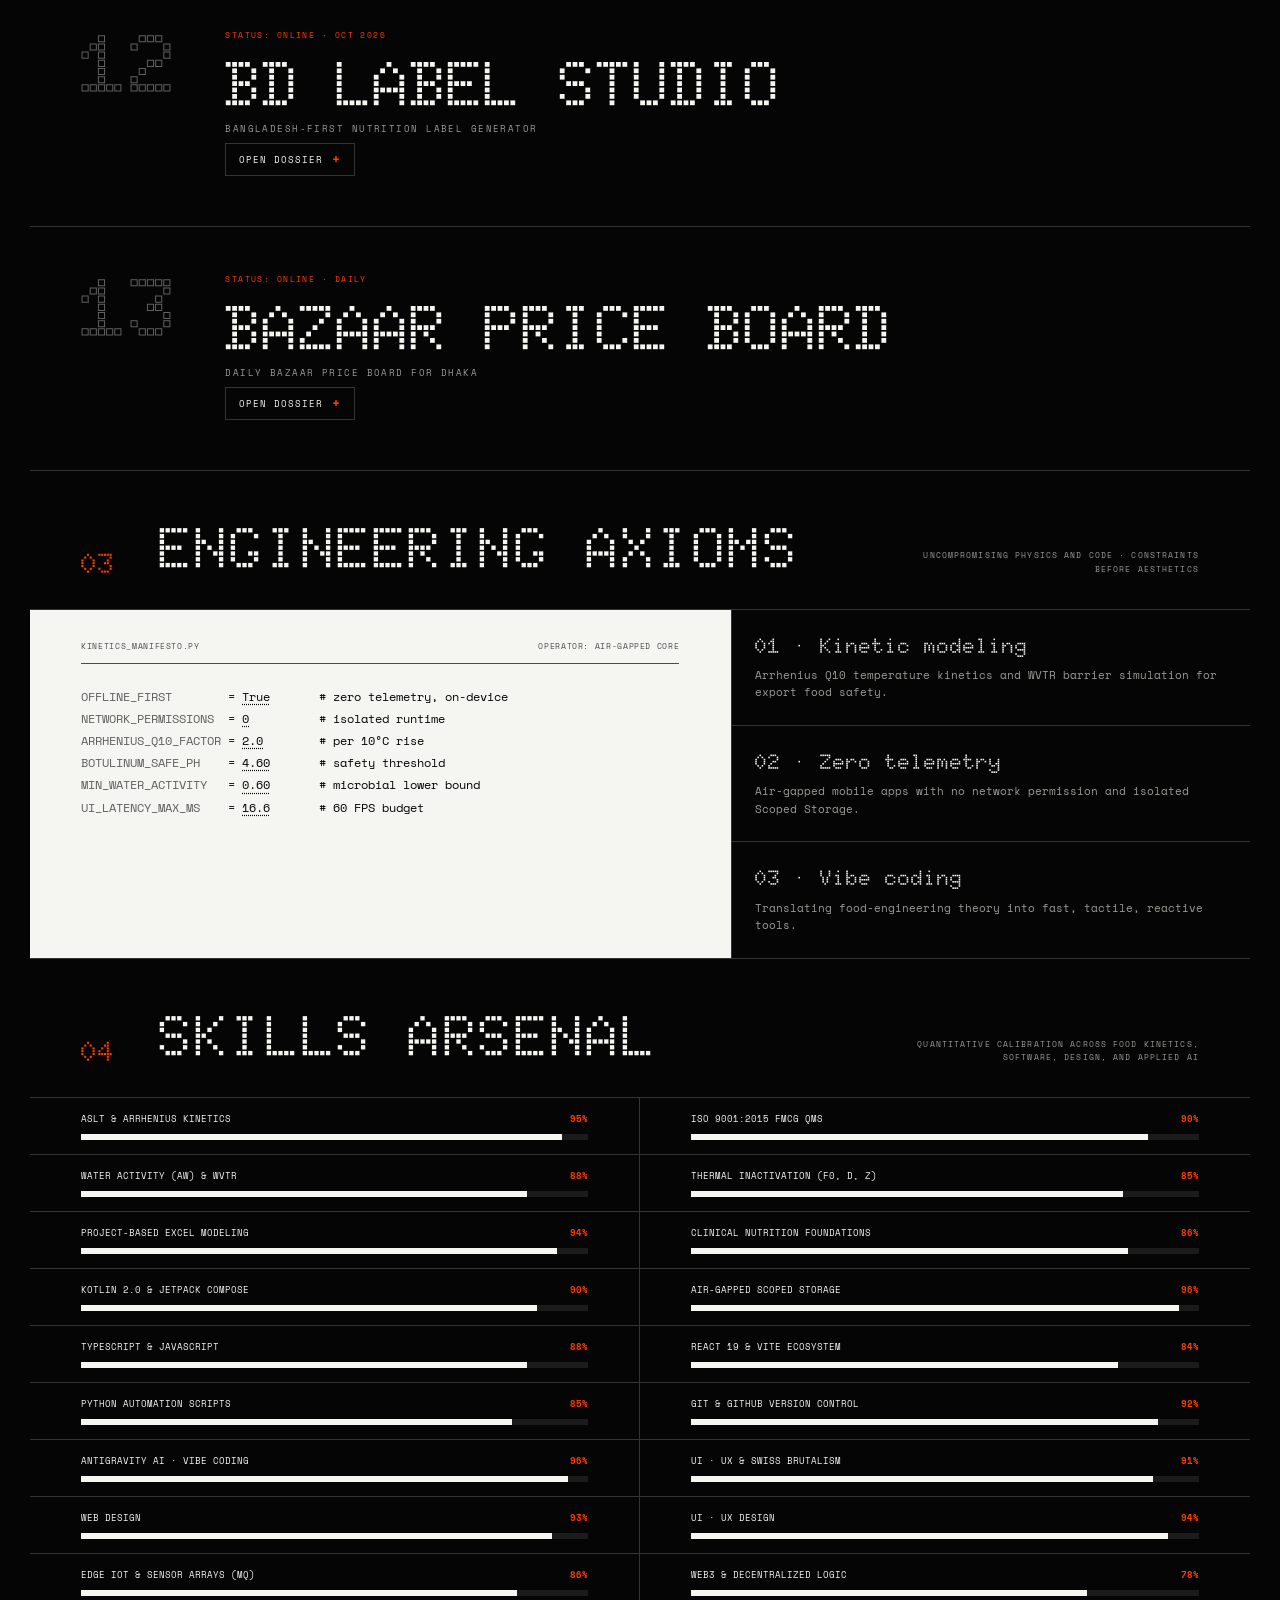
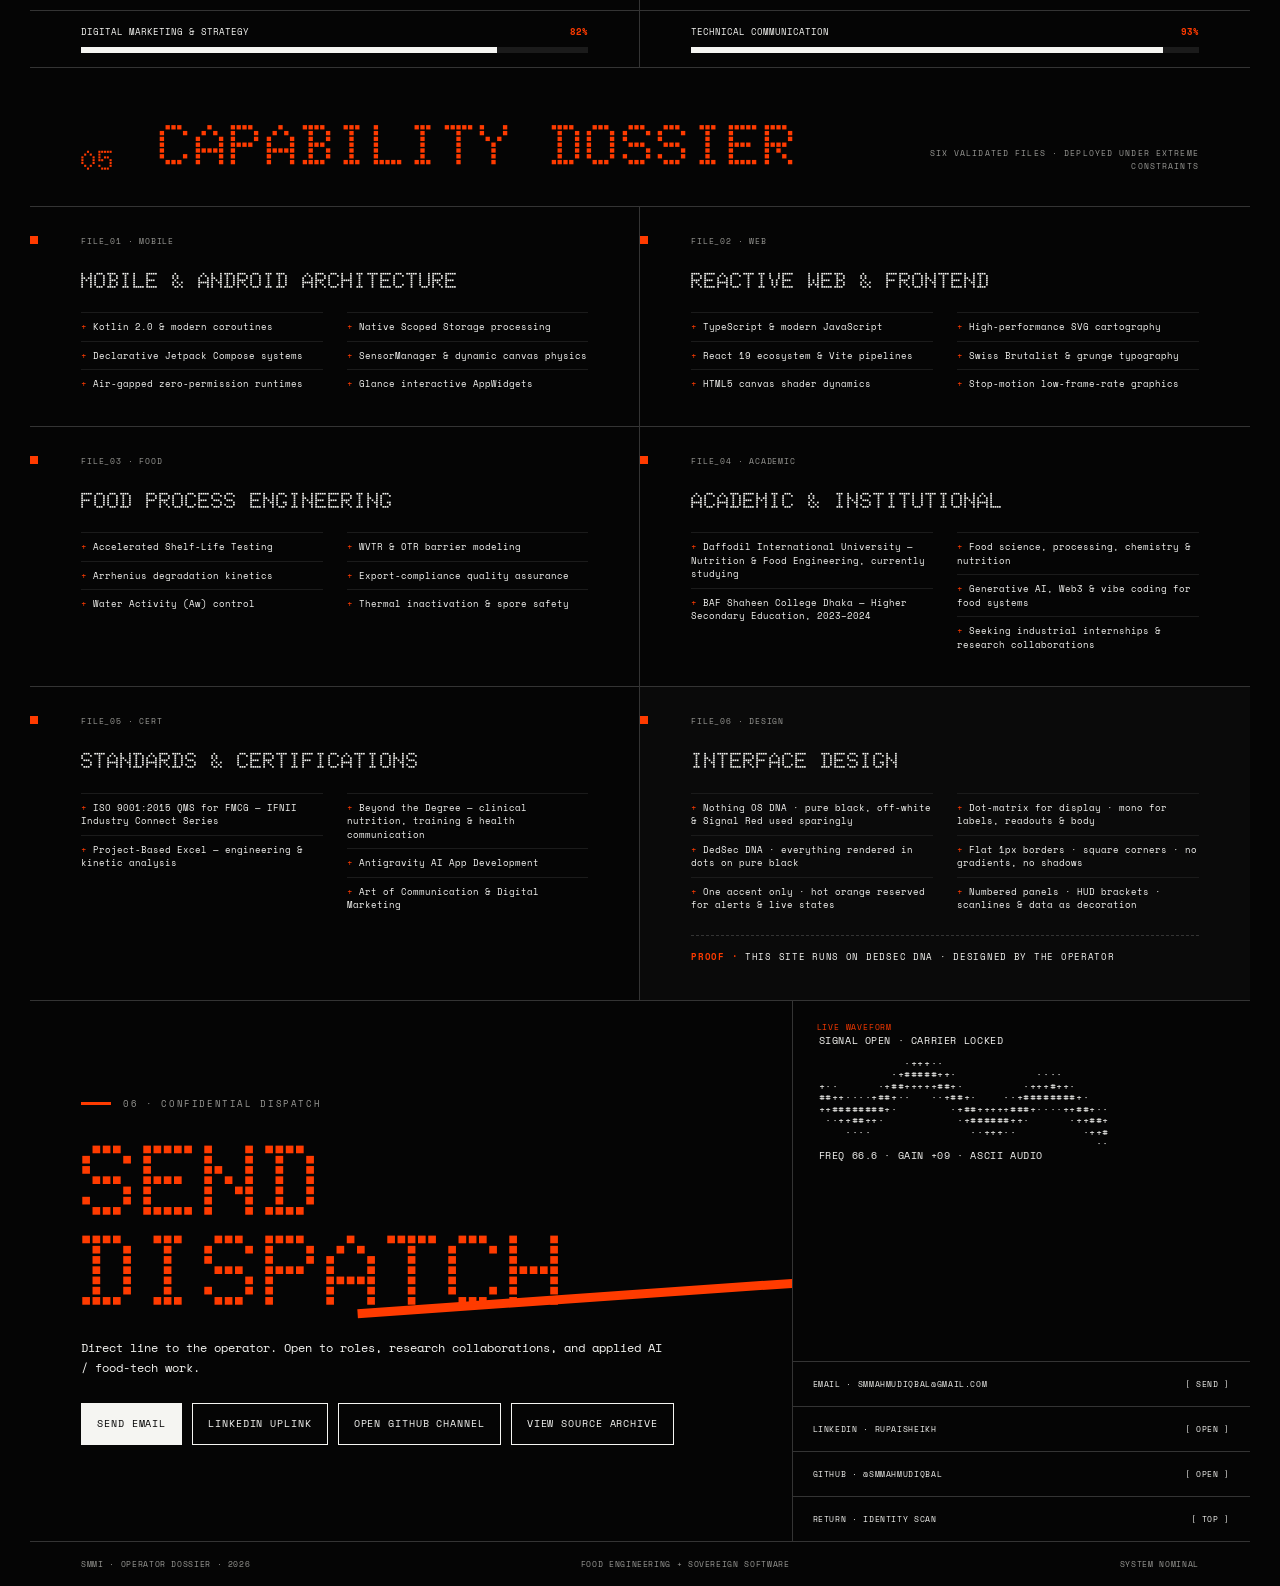
==== commit c8eba115: "Upload updated portfolio as portfolio.html" ====
--- a/portfolio.html
+++ b/portfolio.html
@@ -147,10 +147,14 @@
     body.booting{overflow:hidden}
     .boot{position:fixed;inset:0;z-index:200;display:flex;align-items:center;justify-content:center;padding:24px;background:#000;transition:opacity .35s ease}
     .boot.done{opacity:0;pointer-events:none}
-    .boot-inner{width:min(560px,100%)}
+    .boot-inner{width:min(680px,100%)}
+    .boot-word{margin:0 0 16px;white-space:pre;font-family:"Space Mono",monospace;font-size:clamp(11px,3.4vw,17px);line-height:1.15;letter-spacing:.18em;color:var(--fg)}
+    .boot-skeleton{margin:0 0 16px;white-space:pre;overflow:hidden;font-family:"Space Mono",monospace;font-size:clamp(6.4px,1.9vw,11px);line-height:1.3;letter-spacing:.08em;color:#c9c9c4}
+    .boot-word.lit,.boot-skeleton.lit{color:var(--accent);transition:color .18s ease}
+    @media(max-width:680px){.boot-word{font-size:12px}.boot-skeleton{font-size:5.8px;line-height:1.25}}
     .boot-head{display:flex;align-items:center;gap:12px;margin-bottom:18px;font-size:9px;letter-spacing:.14em;text-transform:uppercase;color:var(--accent)}
     .boot-head:before{content:"";width:30px;height:3px;background:var(--accent)}
-    .boot-lines{min-height:150px;margin:0;white-space:pre-wrap;font-family:"Space Mono",monospace;font-size:clamp(11px,2.6vw,13px);line-height:2.1;color:var(--fg)}
+    .boot-lines{min-height:144px;margin:0;white-space:pre-wrap;font-family:"Space Mono",monospace;font-size:clamp(11px,2.6vw,12.5px);line-height:1.95;color:var(--fg)}
     .boot-lines:after{content:"_";color:var(--accent);animation:blink 1s steps(1) infinite}
     .boot-skip{margin-top:20px;font-size:8px;letter-spacing:.12em;text-transform:uppercase;color:var(--muted)}
     @keyframes blink{50%{opacity:0}}
@@ -321,15 +325,12 @@
   <canvas id="rainCanvas" aria-hidden="true"></canvas>
   <div class="boot" id="boot" aria-hidden="true">
     <div class="boot-inner">
-      <div class="boot-head">DEDSEC · Signal boot</div>
-      <pre class="boot-art" aria-hidden="true">      ▄████▄
-    ██●████●██
-    ██████████
-     ██ ██ ██
-     ▀ ▀ ▀ ▀</pre>
+      <div class="boot-head">DEDSEC · Signal boot · ASCII reveal</div>
+      <pre class="boot-word" id="bootWord" aria-hidden="true"></pre>
+      <pre class="boot-skeleton" id="bootSkeleton" aria-hidden="true"></pre>
       <pre class="boot-lines" id="bootLines"></pre>
       <div class="boot-bar" aria-hidden="true"><i id="bootBarFill"></i></div>
-      <div class="boot-bar-label"><span>Decrypting dossier</span><span id="bootPct">0%</span></div>
+      <div class="boot-bar-label"><span>Rendering dossier · ASCII reveal</span><span id="bootPct">0%</span></div>
       <div class="boot-skip">Click anywhere to skip</div>
     </div>
   </div>
@@ -719,29 +720,140 @@
         if(reducedMotion){
           endBoot();
         }else{
+          /* ASCII REVEAL LOADER: a glyph-noise skeleton of the page layout
+             (hero, skull panel, nav, project rows) fills in cell by cell
+             while the SMMI wordmark scrambles in above it. */
           var bootText=[
             '> ESTABLISHING UPLINK ............ OK',
+            '> RENDERING ASCII SKELETON ....... OK',
             '> OPERATOR FILE: S. M. MAHMUD IQBAL',
             '> DECRYPTING DOSSIER ............. OK',
             '> LOADING 13 WORK FILES .......... OK',
             '> ACCESS GRANTED'
           ];
+          var bootLogAt=[2,18,38,58,78,92];
           var bootIdx=0;
           var bootFill=document.getElementById('bootBarFill');
           var bootPct=document.getElementById('bootPct');
+          var wordEl=document.getElementById('bootWord');
+          var skelEl=document.getElementById('bootSkeleton');
+          var GLYPHS='.:*+x#%@01/=';
+          function rep(ch,n){var s='';for(var i=0;i<n;i++){s+=ch;}return s;}
+          function rndGlyph(){return GLYPHS.charAt(Math.floor(Math.random()*GLYPHS.length));}
+          /* Wordmark: SMMI drawn as 5-row letterforms */
+          var LTRS={
+            S:[' ####','#    ',' ### ','    #','#### '],
+            M:['#   #','## ##','# # #','#   #','#   #'],
+            I:['#####','  #  ','  #  ','  #  ','#####']
+          };
+          var wordRows=[];
+          for(var wr=0;wr<5;wr++){wordRows.push(LTRS.S[wr]+' '+LTRS.M[wr]+' '+LTRS.M[wr]+' '+LTRS.I[wr]);}
+          var wordThresh=[];
+          wordRows.forEach(function(row){
+            var trow=[];
+            for(var wc=0;wc<row.length;wc++){
+              trow.push(row.charAt(wc)==='#'?(wc/row.length)*0.72+Math.random()*0.28:-1);
+            }
+            wordThresh.push(trow);
+          });
+          /* Skeleton wireframe of the real page, 62 cells wide inside borders.
+             '#' cells are fillable; everything else is fixed structure. */
+          var CW=62;
+          var BORD='+'+rep('-',CW)+'+';
+          function brow(content){var c=content;while(c.length<CW){c+=' ';}return '|'+c.slice(0,CW)+'|';}
+          function hrow(left,right){
+            if(left===0){return brow(' '+rep(' ',CW-2-right)+rep('#',right)+' ');}
+            return brow(' '+rep('#',left)+rep(' ',CW-2-left-right)+rep('#',right)+' ');
+          }
+          function prow(num,sub){
+            if(sub){return brow('    '+rep('#',11)+'   '+rep('#',22));}
+            return brow(' '+num+' '+rep('#',18)+'   '+rep('#',30));
+          }
+          var hdrLine=' SMMI :: OPERATOR DOSSIER';
+          hdrLine+=rep(' ',CW-hdrLine.length-5)+'####';
+          var btnLine=' [########] [########]';
+          btnLine+=rep(' ',CW-btnLine.length-12)+'### ### ###'+' ';
+          var skelRows=[
+            BORD,
+            brow(hdrLine),
+            BORD,
+            hrow(26,24),
+            hrow(30,24),
+            hrow(22,24),
+            hrow(0,24),
+            hrow(24,24),
+            brow(btnLine),
+            BORD,
+            brow(' ##  ######  ######  ######  ######  ######'),
+            BORD,
+            prow('01',false),prow('01',true),
+            prow('02',false),prow('02',true),
+            prow('03',false),prow('03',true),
+            BORD
+          ];
+          var skelTotal=0;
+          skelRows.forEach(function(row){for(var i=0;i<row.length;i++){if(row.charAt(i)==='#'){skelTotal++;}}});
+          var skelThresh=[];var skelOrder=0;
+          skelRows.forEach(function(row){
+            var trow=[];
+            for(var i=0;i<row.length;i++){
+              if(row.charAt(i)==='#'){trow.push((skelOrder/skelTotal)*0.82+Math.random()*0.18);skelOrder++;}
+              else{trow.push(-1);}
+            }
+            skelThresh.push(trow);
+          });
+          function renderWord(p){
+            var out=[];
+            for(var r=0;r<wordRows.length;r++){
+              var line='';
+              for(var c=0;c<wordRows[r].length;c++){
+                var ch=wordRows[r].charAt(c);
+                if(ch!=='#'){line+=' ';}
+                else if(p>=wordThresh[r][c]){line+='#';}
+                else{line+=rndGlyph();}
+              }
+              out.push(line);
+            }
+            if(wordEl){wordEl.textContent=out.join('\n');}
+          }
+          function renderSkel(p){
+            var out=[];
+            for(var r=0;r<skelRows.length;r++){
+              var line='';
+              for(var c=0;c<skelRows[r].length;c++){
+                var ch=skelRows[r].charAt(c);
+                if(ch!=='#'){line+=ch;}
+                else if(p>=skelThresh[r][c]){line+='#';}
+                else{
+                  var rv=Math.random();
+                  line+=rv<0.55?'\u00B7':(rv<0.75?':':(rv<0.9?'*':rndGlyph()));
+                }
+              }
+              out.push(line);
+            }
+            if(skelEl){skelEl.textContent=out.join('\n');}
+          }
+          var prog=0;
+          renderWord(0);renderSkel(0);
           var bootTimer=setInterval(function(){
             if(bootDone){clearInterval(bootTimer);return;}
-            if(bootIdx<bootText.length){
+            prog=Math.min(100,prog+1.1+Math.random()*1.9);
+            var p=prog/100;
+            renderWord(p);renderSkel(p);
+            while(bootIdx<bootText.length&&prog>=bootLogAt[bootIdx]){
               bootLines.textContent+=(bootIdx?'\n':'')+bootText[bootIdx];
               bootIdx++;
-              var pct=Math.round((bootIdx/bootText.length)*100);
-              if(bootFill){bootFill.style.width=pct+'%';}
-              if(bootPct){bootPct.textContent=pct+'%';}
-            }else{
+            }
+            if(bootFill){bootFill.style.width=prog+'%';}
+            if(bootPct){bootPct.textContent=Math.floor(prog)+'%';}
+            if(prog>=100){
               clearInterval(bootTimer);
-              setTimeout(endBoot,170);
+              renderWord(1);renderSkel(1);
+              if(wordEl){wordEl.classList.add('lit');}
+              if(skelEl){skelEl.classList.add('lit');}
+              setTimeout(endBoot,240);
             }
-          },92);
+          },40);
         }
       }
 
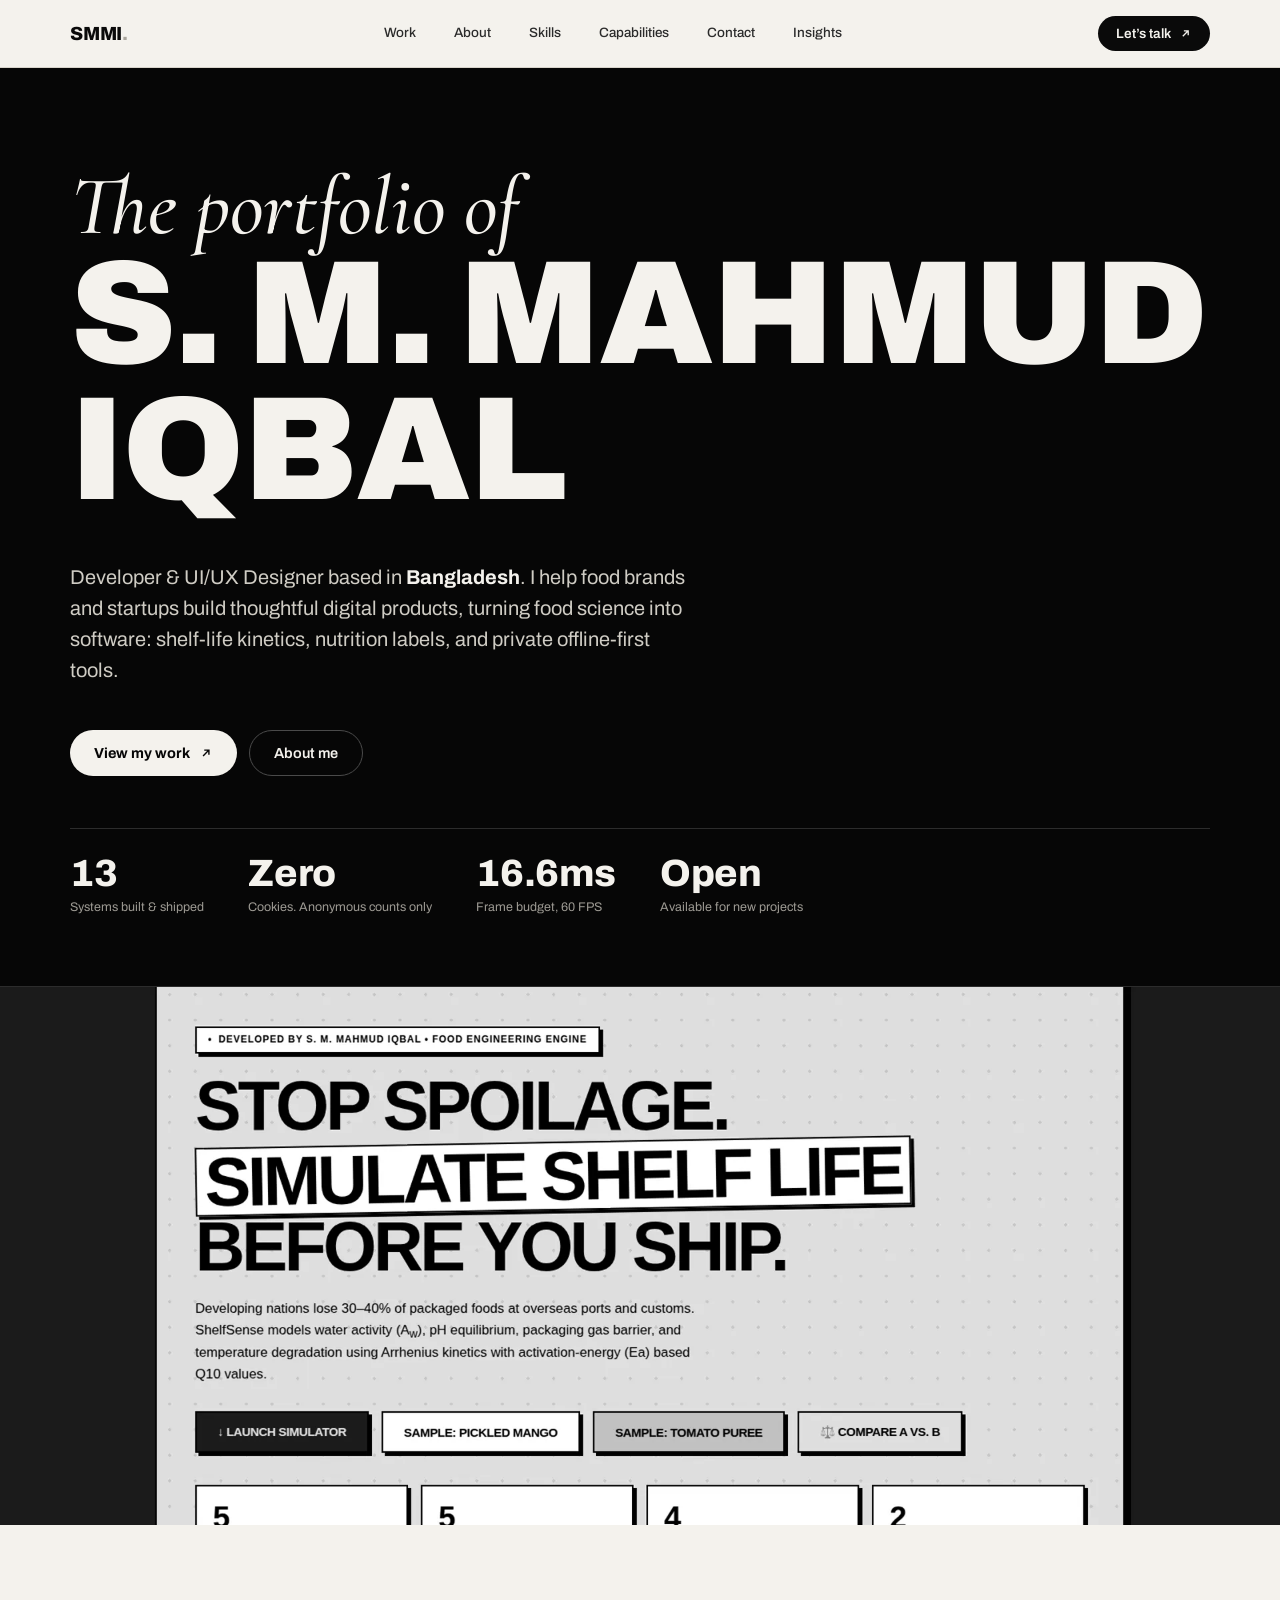
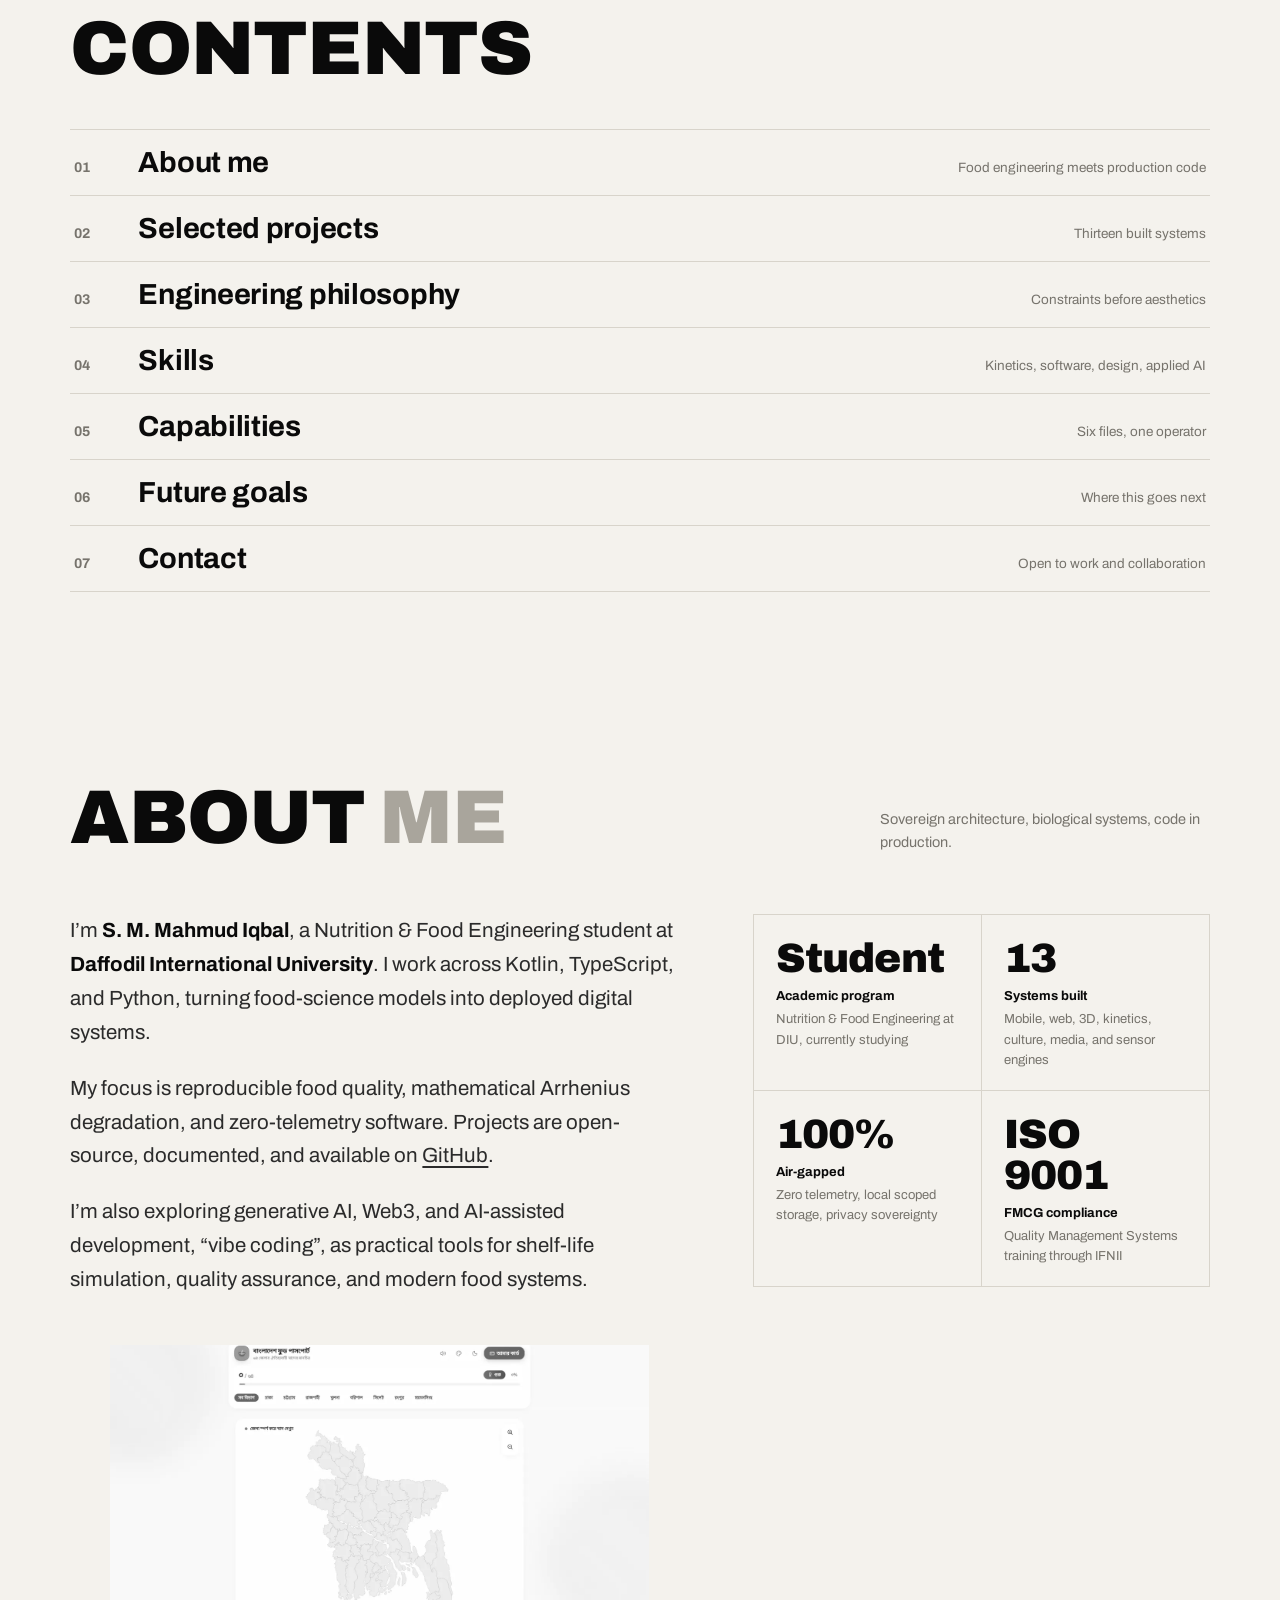
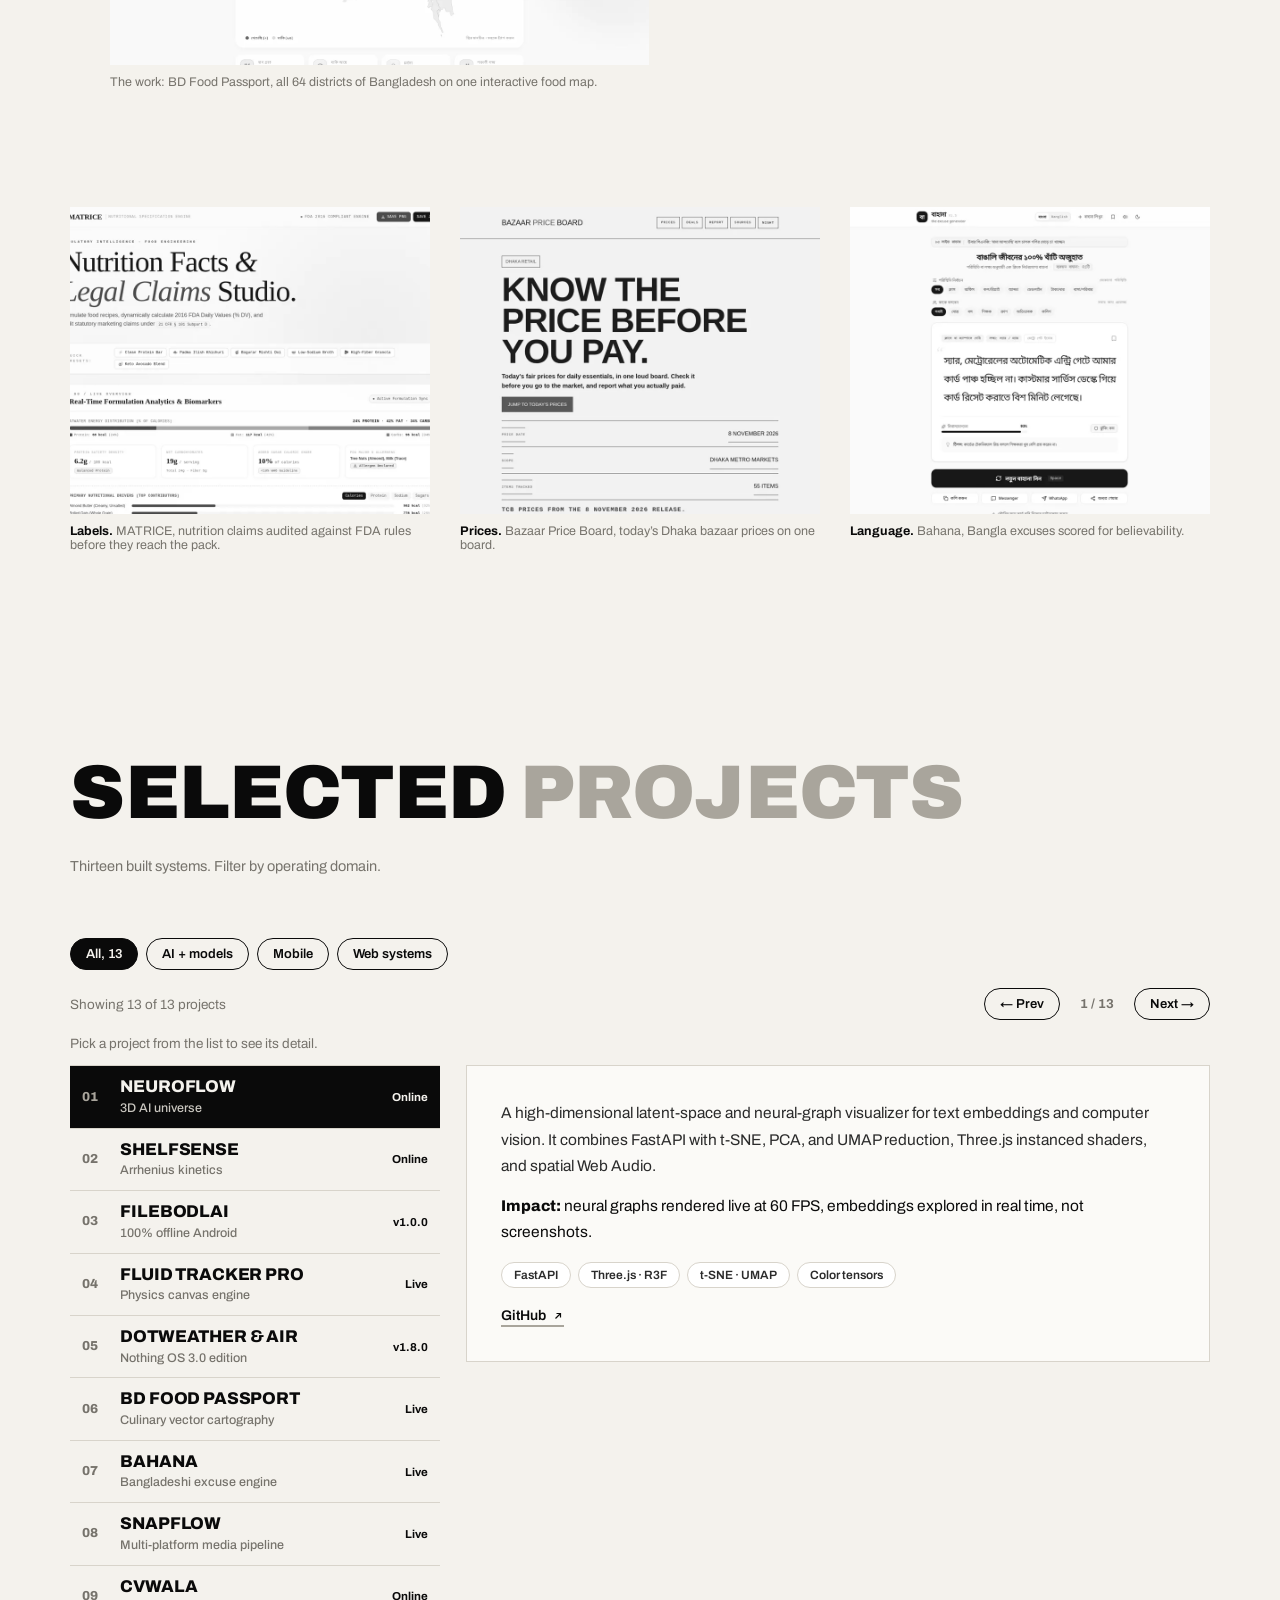
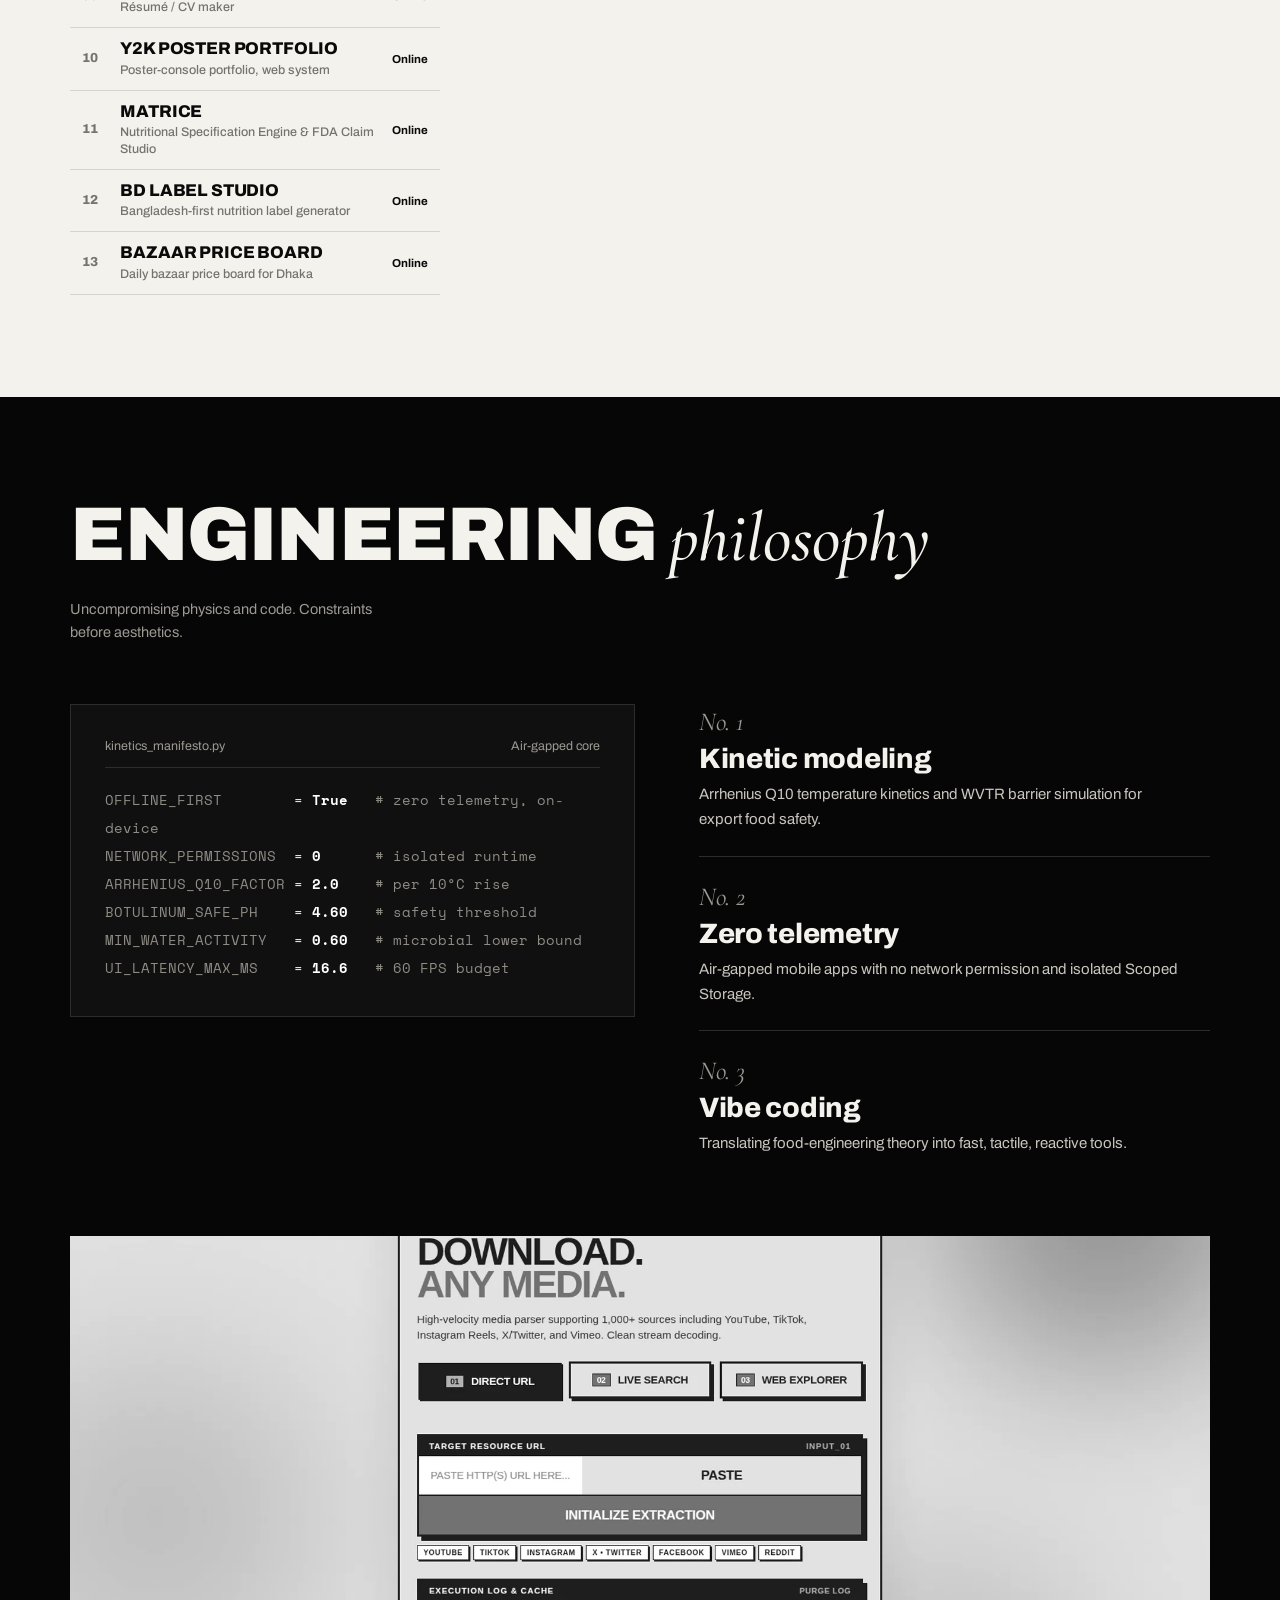
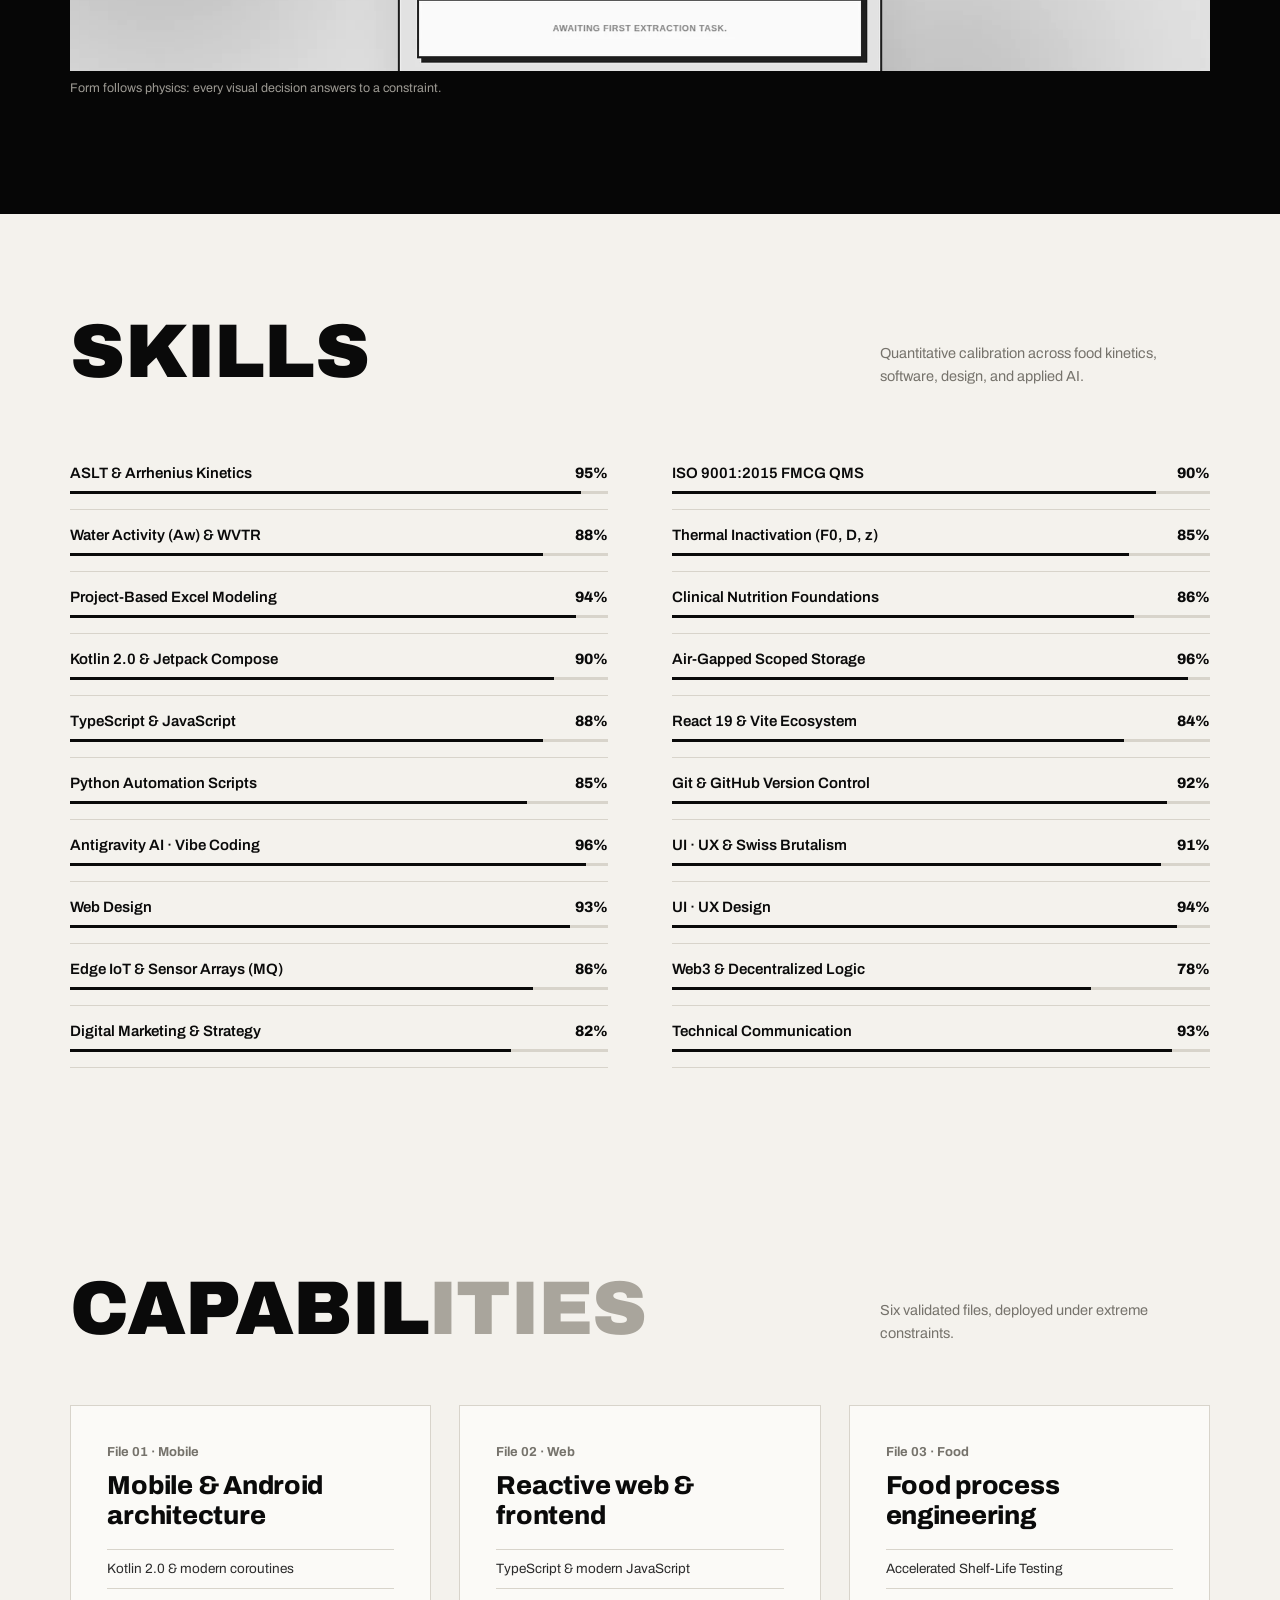
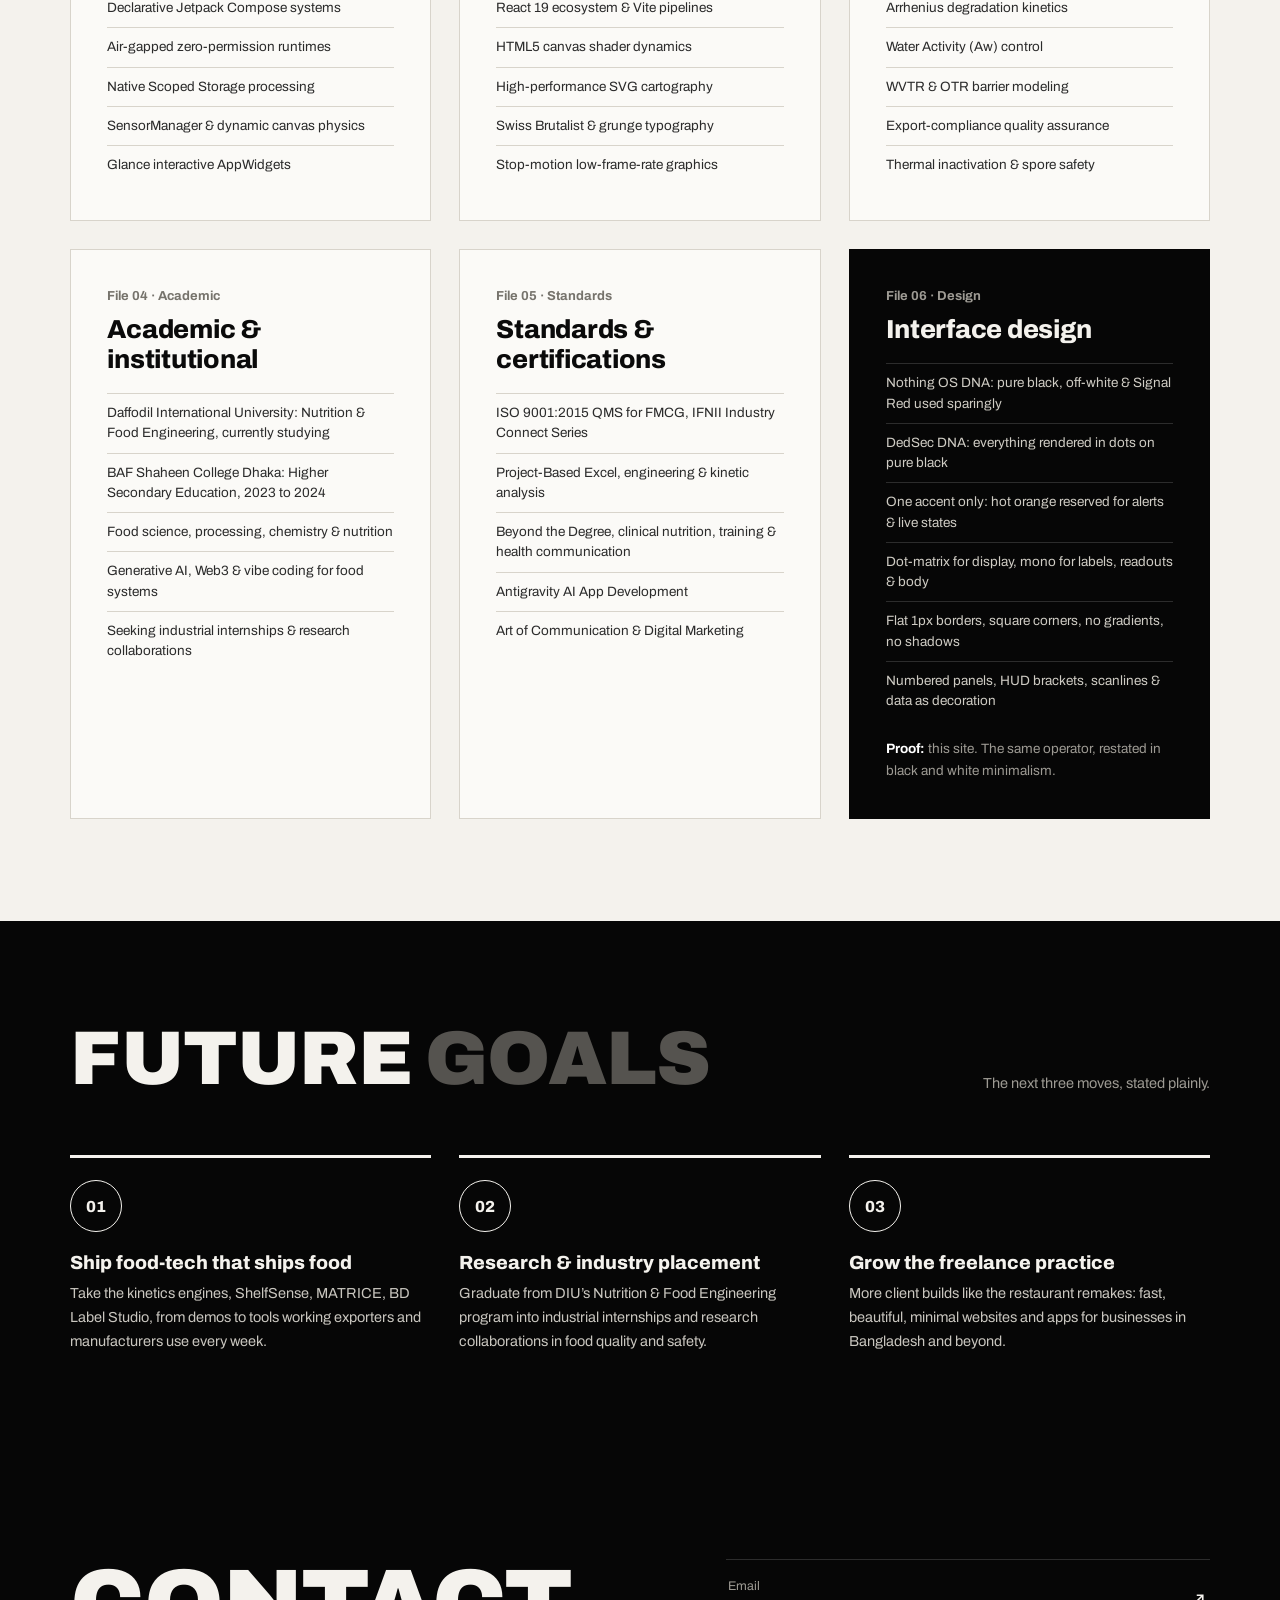
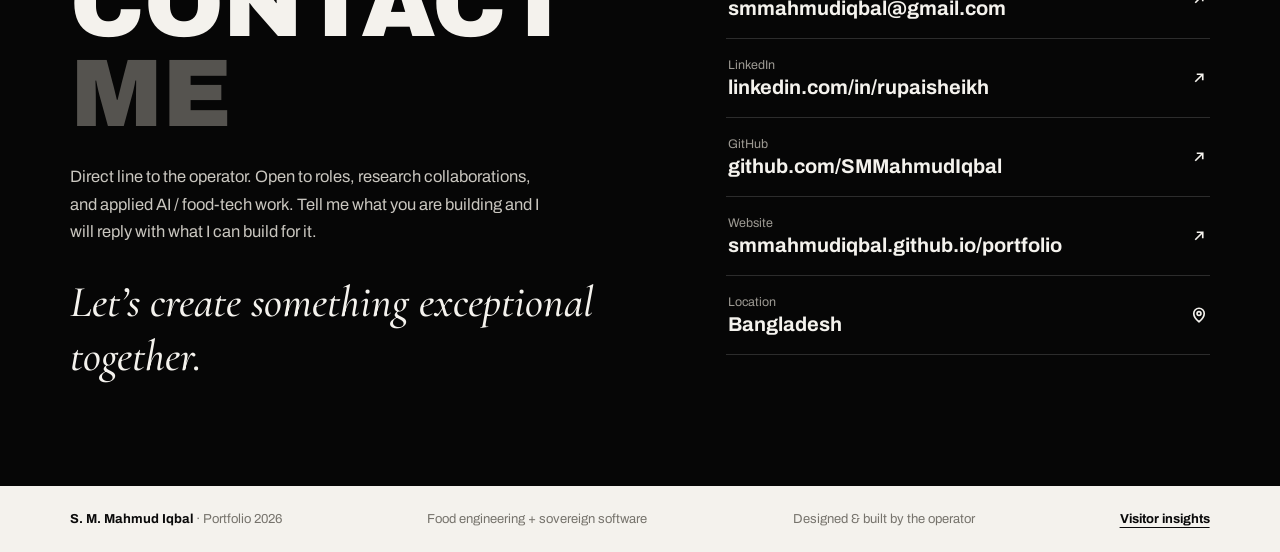
==== commit 6da4b801: "Add new portfolio as portfolio.html (intermediate step before replacing index.html)" ====
--- a/portfolio.html
+++ b/portfolio.html
@@ -3,1289 +3,1100 @@
 <head>
   <meta charset="utf-8" />
   <meta name="viewport" content="width=device-width, initial-scale=1, viewport-fit=cover" />
-  <meta name="color-scheme" content="light dark" />
+  <meta name="color-scheme" content="light" />
   <link rel="icon" type="image/png" href="[data-uri]" />
   <link rel="apple-touch-icon" href="[data-uri]" />
-  <title>S. M. Mahmud Iqbal — Operator Dossier</title>
-  <meta name="description" content="Developer portfolio of S. M. Mahmud Iqbal — scientific software, Android, web, and UI/UX. Nutrition &amp; Food Engineering student at Daffodil International University building offline-first, zero-telemetry systems." />
+  <title>S. M. Mahmud Iqbal, Portfolio</title>
+  <meta name="description" content="Portfolio of S. M. Mahmud Iqbal: developer and UI/UX designer. Nutrition &amp; Food Engineering student at Daffodil International University building scientific software, offline-first Android, and web systems." />
   <meta property="og:type" content="website" />
-  <meta property="og:title" content="S. M. Mahmud Iqbal — Operator Dossier" />
-  <meta property="og:description" content="Developer portfolio of S. M. Mahmud Iqbal — scientific software, Android, web, and UI/UX." />
+  <meta property="og:title" content="S. M. Mahmud Iqbal, Portfolio" />
+  <meta property="og:description" content="Developer and UI/UX designer turning food science into software. Thirteen built systems: kinetics, Android, web, applied AI." />
   <meta property="og:image" content="https://smmahmudiqbal.github.io/portfolio/assets/og-image.jpg" />
-  <meta property="og:image:type" content="image/jpeg" />
-  <meta property="og:image:width" content="2096" />
-  <meta property="og:image:height" content="1184" />
-  <meta property="og:image:alt" content="Evil ASCII skull artwork: a horned skull rendered in white ASCII characters on black — S. M. Mahmud Iqbal, Operator Dossier" />
   <meta name="twitter:card" content="summary_large_image" />
-  <meta name="twitter:title" content="S. M. Mahmud Iqbal — Operator Dossier" />
-  <meta name="twitter:description" content="Developer portfolio of S. M. Mahmud Iqbal — scientific software, Android, web, and UI/UX." />
+  <meta name="twitter:title" content="S. M. Mahmud Iqbal, Portfolio" />
+  <meta name="twitter:description" content="Developer and UI/UX designer turning food science into software." />
   <meta name="twitter:image" content="https://smmahmudiqbal.github.io/portfolio/assets/og-image.jpg" />
-  <meta name="twitter:image:alt" content="Evil ASCII skull artwork: a horned skull rendered in white ASCII characters on black — S. M. Mahmud Iqbal, Operator Dossier" />
   <link rel="preconnect" href="https://fonts.googleapis.com">
   <link rel="preconnect" href="https://fonts.gstatic.com" crossorigin>
-  <link rel="preload" as="style" href="https://fonts.googleapis.com/css2?family=Doto:wght@400;700&family=DotGothic16&family=Space+Mono:ital,wght@0,400;0,700;1,400&display=swap" onload="this.onload=null;this.rel='stylesheet'">
-  <noscript><link href="https://fonts.googleapis.com/css2?family=Doto:wght@400;700&family=DotGothic16&family=Space+Mono:ital,wght@0,400;0,700;1,400&display=swap" rel="stylesheet"></noscript>
+  <link href="https://fonts.googleapis.com/css2?family=Archivo:ital,wght@0,400;0,500;0,600;0,700;0,800;0,900;1,400&family=Cormorant+Garamond:ital,wght@1,500;1,600&family=Space+Mono:wght@400;700&display=swap" rel="stylesheet">
   <style>
-
     :root{
-      color-scheme:dark;
-      --bg:#050505;
-      --panel:#0a0a0a;
-      --fg:#f5f5f2;
-      --muted:#9a9a96;
-      --line:#343434;
-      --soft:#1b1b1b;
-      --accent:#ff3b00;
-      --pad:clamp(18px,4vw,56px);
-      --max:1220px;
+      color-scheme:light;
+      --paper:#f4f2ed;
+      --paper-2:#eceae4;
+      --ink:#0a0a0a;
+      --ink-soft:#2b2b2b;
+      --grey:#76736c;
+      --grey-2:#a9a59c;
+      --line:#d8d4cb;
+      --black:#060606;
+      --black-2:#101010;
+      --on-black:#f4f2ed;
+      --on-black-grey:#9d9a93;
+      --on-black-line:#2c2c2c;
+      --pad:clamp(22px,5.5vw,84px);
+      --max:1360px;
     }
-    @media (prefers-color-scheme:light){
-      :root{--bg:#050505;--panel:#0a0a0a;--fg:#f5f5f2;--muted:#9a9a96;--line:#343434;--soft:#1b1b1b;--accent:#ff3b00}
+    @media (prefers-color-scheme:dark){
+      :root{color-scheme:dark}
     }
     *{box-sizing:border-box}
-    html{scroll-behavior:smooth;background:var(--bg)}
-    body{margin:0;background:var(--bg);color:var(--fg);font-family:"Space Mono",monospace;overflow-x:hidden}
-    body:before{content:"";position:fixed;inset:0;z-index:50;pointer-events:none;background:repeating-linear-gradient(to bottom,transparent 0,transparent 5px,rgba(255,255,255,.018) 6px);opacity:.65}
-    body:after{content:"++";position:fixed;right:12px;bottom:8px;z-index:51;color:var(--accent);font:700 12px "Space Mono",monospace;letter-spacing:-.25em;pointer-events:none}
-    a{color:inherit;text-decoration:none}
+    html{scroll-behavior:smooth}
+    body{margin:0;background:var(--paper);color:var(--ink);font-family:"Archivo",Helvetica,Arial,sans-serif;-webkit-font-smoothing:antialiased;overflow-x:hidden}
+    ::selection{background:var(--ink);color:var(--paper)}
+    a{color:inherit}
     button{font:inherit;color:inherit}
-    a:focus-visible,button:focus-visible{outline:2px solid var(--accent);outline-offset:4px}
-    .frame{width:min(var(--max),100%);margin:0 auto}
-    .system-bar{position:sticky;top:0;z-index:20;min-height:38px;display:flex;justify-content:space-between;align-items:center;padding:8px var(--pad);border-bottom:1px solid var(--line);background:rgba(5,5,5,.96);font-size:9px;letter-spacing:.12em;text-transform:uppercase}
-    .rec{display:inline-flex;align-items:center;gap:8px;color:var(--fg)}
-    .rec i{width:7px;height:7px;background:var(--accent);display:block;animation:blink 1.4s steps(1) infinite}
-    .marquee{display:none}.clock{font-variant-numeric:tabular-nums;color:var(--muted)}
-    .hero{display:grid;grid-template-columns:minmax(0,1.55fr) minmax(310px,.72fr);min-height:680px;border-bottom:1px solid var(--line)}
-    .hero-main{position:relative;padding:clamp(58px,9vw,110px) var(--pad) 46px;display:flex;flex-direction:column;justify-content:space-between;gap:52px;overflow:hidden;border-right:1px solid var(--line)}
-    .hero-main:before{content:"#SMMI";position:absolute;right:-20px;top:24px;font:700 clamp(74px,15vw,184px)/1 "Doto","DotGothic16",sans-serif;color:transparent;-webkit-text-stroke:1px rgba(245,245,242,.08);transform:rotate(-2deg);pointer-events:none}
-    .hero-main:after{content:"";position:absolute;left:-4%;top:46%;width:108%;height:8px;background:var(--accent);transform:rotate(-2deg);opacity:.95;pointer-events:none}
-    .hero-main>div{position:relative;z-index:2}
-    .micro{font-size:9px;letter-spacing:.12em;text-transform:uppercase;color:var(--muted)}
-    .kicker{display:flex;align-items:center;gap:12px;margin-bottom:22px;font-size:10px;letter-spacing:.12em;text-transform:uppercase;color:var(--muted)}
-    .kicker:before{content:"";width:30px;height:3px;background:var(--accent)}
-    h1,h2,h3{font-family:"Doto","DotGothic16",sans-serif;font-weight:700;text-transform:uppercase;margin:0;font-variation-settings:"ROND" 0}
-    h1{max-width:860px;font-size:clamp(52px,8.4vw,112px);line-height:.88;letter-spacing:.01em;animation:flickerIn .8s steps(5) both}
-    h1 .thin{display:block;max-width:720px;margin-top:24px;font-family:"Space Mono",monospace;font-size:clamp(10px,.12em,14px);line-height:1.7;letter-spacing:.11em;color:var(--muted)}
-    .hero-copy{max-width:730px;margin:0;font-size:clamp(12px,1.2vw,15px);line-height:1.8}
-    .hero-copy strong{text-decoration:none;color:var(--fg)}
-    .hero-actions{display:flex;flex-wrap:wrap;gap:10px;margin-top:24px}
-    .btn{display:inline-flex;align-items:center;justify-content:center;min-height:42px;padding:11px 15px;border:1px solid var(--fg);background:var(--fg);color:var(--bg);font-size:10px;letter-spacing:.09em;text-transform:uppercase;transition:background .15s,color .15s,border-color .15s}
-    .btn:hover{background:var(--accent);border-color:var(--accent);color:#000}
-    .btn.secondary{background:transparent;color:var(--fg)}
-    .btn.secondary:hover{background:var(--fg);color:var(--bg)}
-    .hero-code{display:none!important}
-    .hero-side{display:grid;grid-template-rows:1fr auto;background:var(--panel)}
-    .id-scan{position:relative;display:grid;place-items:center;min-height:410px;padding:28px;overflow:hidden;background:#000;color:#f5f5f2}
-    .id-scan:before{content:"DEDSEC · SIGNAL";position:absolute;left:14px;top:14px;font-size:8px;letter-spacing:.14em;color:#f5f5f2}
-    .id-scan:after{content:"";position:absolute;left:0;right:0;height:3px;background:var(--accent);box-shadow:0 0 10px var(--accent);animation:scan 5s linear infinite}
-    .ascii{margin:0;white-space:pre;text-align:left;font-family:"Space Mono",monospace;font-size:clamp(8px,.72vw,11px);line-height:1.05;letter-spacing:0;color:#f5f5f2;filter:contrast(1.3)}
-    #skull{font-size:clamp(6.5px,.8vw,10.5px);line-height:1.02}
-    .scan-label{position:absolute;left:14px;bottom:13px;font-size:8px;letter-spacing:.1em;text-transform:uppercase;color:var(--accent);background:#000;border:1px solid var(--accent);padding:5px 7px}
-    .telemetry{display:grid;grid-template-columns:repeat(2,1fr);border-top:1px solid var(--line)}
-    .telemetry div{padding:17px;border-right:1px solid var(--line);border-bottom:1px solid var(--line)}
-    .telemetry div:nth-child(2n){border-right:0}.telemetry div:nth-last-child(-n+2){border-bottom:0}
-    .telemetry b{display:block;margin-top:7px;font:700 25px/1 "Doto","DotGothic16",sans-serif}
-    .nav{position:sticky;top:38px;z-index:19;display:flex;flex-wrap:wrap;border-bottom:1px solid var(--line);background:rgba(5,5,5,.97)}
-    .nav a{padding:11px 13px;border-right:1px solid var(--line);font-size:9px;letter-spacing:.08em;text-transform:uppercase}
-    .nav a:hover,.nav a.active{background:var(--fg);color:var(--bg)}
-    .nav a.active{box-shadow:inset 0 -3px 0 var(--accent)}
-    .network-strip{display:none}
-    section{position:relative;border-bottom:1px solid var(--line);background:var(--bg)}
-    .section-head{display:grid;grid-template-columns:56px 1fr minmax(0,300px);gap:18px;align-items:end;padding:34px var(--pad) 24px;border-bottom:1px solid var(--line)}
-    .index{font:700 28px/1 "Doto","DotGothic16",sans-serif;color:var(--accent)}
-    .section-head h2{font-size:clamp(28px,4.6vw,58px);line-height:1;letter-spacing:.025em}
-    .section-head p{margin:0;text-align:right;font-size:9px;line-height:1.6;letter-spacing:.05em;text-transform:uppercase;color:var(--muted)}
-    .about-grid{display:grid;grid-template-columns:1.25fr .75fr}
-    .about-copy{padding:clamp(32px,5vw,66px) var(--pad);border-right:1px solid var(--line)}
-    .about-copy p{max-width:760px;margin:0 0 20px;font-size:clamp(13px,1.35vw,17px);line-height:1.75}.about-copy p:last-child{margin-bottom:0}.about-copy a{text-decoration:underline;text-underline-offset:4px}
-    .readouts{display:grid;grid-template-columns:1fr 1fr}
-    .readout{position:relative;min-height:154px;padding:20px;border-right:1px solid var(--line);border-bottom:1px solid var(--line)}
-    .readout:nth-child(2n){border-right:0}.readout:nth-last-child(-n+2){border-bottom:0}
-    .readout b{display:block;margin:13px 0 8px;font:700 clamp(30px,3.4vw,46px)/1 "Doto","DotGothic16",sans-serif}
-    .readout p{margin:0;font-size:9px;line-height:1.55;color:var(--muted);text-transform:uppercase}.signal{display:none}
-    .filter-row{display:flex;flex-wrap:wrap;gap:7px;padding:14px var(--pad);border-bottom:1px solid var(--line)}
-    .filter{padding:8px 10px;border:1px solid var(--line);background:transparent;font-size:9px;letter-spacing:.08em;text-transform:uppercase;cursor:pointer}
-    .filter[aria-pressed="true"],.filter:hover{background:var(--accent);border-color:var(--accent);color:#000}
-    .projects{display:block}
-    .project{position:relative;display:grid;grid-template-columns:92px minmax(0,1fr);column-gap:26px;min-height:0;padding:30px var(--pad);border:0;border-bottom:1px solid var(--line);background:var(--bg);overflow:hidden}
-    .project:last-child{border-bottom:0}.project.hidden{display:none}
-    .project .num{grid-column:1;grid-row:1/8;position:static;font:700 clamp(48px,6vw,76px)/.85 "Doto","DotGothic16",sans-serif;color:transparent;-webkit-text-stroke:1px var(--fg);opacity:.25}
-    .project .eyebrow,.project h3,.project .sub,.project .desc,.project .impact,.project .tags,.project .project-foot{grid-column:2}
-    .project .eyebrow{margin:0 0 11px;font-size:9px;letter-spacing:.1em;color:var(--accent);text-transform:uppercase}
-    .project h3{max-width:none;margin:0 0 5px;font-size:clamp(27px,3.8vw,45px);line-height:1}
-    .project .sub{margin:0 0 18px;font-size:10px;letter-spacing:.08em;text-transform:uppercase;color:var(--muted)}
-    .project .desc{max-width:800px;margin:0 0 14px;font-size:12px;line-height:1.7}
-    .project .impact{max-width:800px;margin:0 0 18px;font-size:11px;line-height:1.65;color:var(--fg)}
-    .project .impact b{margin-right:8px;font-size:9px;letter-spacing:.1em;color:var(--accent)}
-    .tags{display:flex;flex-wrap:wrap;gap:6px;margin-top:0}.tag{padding:4px 6px;border:1px solid var(--line);font-size:8px;letter-spacing:.05em;text-transform:uppercase}
-    .project-foot{display:flex;justify-content:space-between;align-items:center;gap:12px;margin-top:18px;padding-top:12px;border-top:1px dashed var(--line);font-size:8px;letter-spacing:.08em;text-transform:uppercase;color:var(--muted)}
-    .project-foot a{color:var(--fg);text-decoration:underline;text-underline-offset:4px}.project:hover h3{color:var(--accent)}
-    .foot-links{display:inline-flex;align-items:center;gap:16px;flex-wrap:wrap}
-    .project-foot a.live{color:var(--accent);font-weight:700}
-    .axiom-grid{display:grid;grid-template-columns:1.15fr .85fr}
-    .terminal{position:relative;padding:30px var(--pad);border-right:1px solid var(--line);background:var(--fg);color:var(--bg);overflow:hidden}
-    .terminal-top{display:flex;justify-content:space-between;gap:16px;padding-bottom:11px;border-bottom:1px solid var(--bg);font-size:8px;letter-spacing:.08em;text-transform:uppercase;opacity:.7}
-    pre{margin:22px 0 0;white-space:pre-wrap;word-break:break-word;font-family:"Space Mono",monospace;font-size:clamp(9px,1vw,12px);line-height:1.85}.code-key{opacity:.62}.code-val{text-decoration:underline;text-decoration-style:dotted;text-underline-offset:3px}
-    .axiom-cards{display:grid}.axiom{padding:23px;border-bottom:1px solid var(--line)}.axiom:last-child{border-bottom:0}.axiom b{display:block;margin-bottom:9px;font:700 21px/1.2 "Doto","DotGothic16",sans-serif}.axiom p{margin:0;font-size:11px;line-height:1.6;color:var(--muted)}
-    .skills-grid{display:grid;grid-template-columns:repeat(2,minmax(0,1fr))}
-    .skill{padding:14px var(--pad);border-right:1px solid var(--line);border-bottom:1px solid var(--line);background:var(--bg)}.skill:nth-child(2n){border-right:0}.skill:nth-last-child(-n+2){border-bottom:0}
-    .skill-top{display:flex;justify-content:space-between;gap:14px;margin-bottom:9px;font-size:9px;text-transform:uppercase}.skill-top b{color:var(--accent)}
-    .meter{height:6px;background:var(--soft)}.meter i{display:block;height:100%;width:0;background:var(--fg);transition:width .9s steps(10)}
-    .dossiers{display:grid;grid-template-columns:repeat(2,minmax(0,1fr))}
-    .file{position:relative;min-height:0;padding:28px var(--pad);border-right:1px solid var(--line);border-bottom:1px solid var(--line);background:var(--bg)}.file:nth-child(2n){border-right:0}.file:last-child{border-bottom:0}.file:nth-last-child(-n+2){border-bottom:0}.file:before{content:"";position:absolute;left:0;top:29px;width:8px;height:8px;background:var(--accent)}
-    .file.design-file{background:var(--panel)}
-    .file.design-file .proof{grid-column:1/-1;margin-top:16px;padding-top:14px;border-top:1px dashed var(--line);font-size:9px;letter-spacing:.08em;text-transform:uppercase;color:var(--fg)}
-    .file.design-file .proof b{color:var(--accent)}
-    .file-id{margin-bottom:20px;font-size:8px;letter-spacing:.1em;color:var(--muted);text-transform:uppercase}.file h3{margin-bottom:18px;font-size:22px;line-height:1.25}.file ul{list-style:none;padding:0;margin:0;columns:2;column-gap:24px}.file li{break-inside:avoid;padding:7px 0;border-top:1px solid var(--soft);font-size:9px;line-height:1.5}.file li:before{content:"+ ";color:var(--accent)}
-    .dispatch{display:grid;grid-template-columns:1.25fr .75fr;min-height:430px}
-    .dispatch-main{position:relative;padding:clamp(54px,8vw,96px) var(--pad);border-right:1px solid var(--line);overflow:hidden}.dispatch-main:after{content:"";position:absolute;right:-8%;top:54%;width:65%;height:9px;background:var(--accent);transform:rotate(-4deg)}
-    .dispatch-main>*{position:relative;z-index:2}.dispatch-main h2{max-width:760px;margin-bottom:22px;font-size:clamp(48px,8vw,104px);line-height:.88}.dispatch-main p{max-width:590px;font-size:12px;line-height:1.7}
-    .dispatch-side{display:grid;grid-template-rows:1fr auto}.wave{position:relative;display:flex;align-items:center;padding:26px;overflow:hidden}.wave svg{width:100%;height:auto}.wave polyline{fill:none;stroke:var(--fg);stroke-width:1.5;vector-effect:non-scaling-stroke;stroke-dasharray:3 6}.wave:after{content:"SIGNAL OPEN";position:absolute;left:24px;top:20px;color:var(--accent);font-size:8px;letter-spacing:.1em}
-    .dispatch-links{display:grid}.dispatch-links a{display:flex;justify-content:space-between;padding:16px 20px;border-top:1px solid var(--line);font-size:8px;letter-spacing:.08em;text-transform:uppercase}.dispatch-links a:hover{background:var(--fg);color:var(--bg)}
-    footer{display:flex;justify-content:space-between;gap:20px;flex-wrap:wrap;padding:16px var(--pad);font-size:8px;letter-spacing:.08em;text-transform:uppercase;color:var(--muted)}
-    .cursor:after{content:"_";color:var(--accent);animation:blink 1s steps(1) infinite}
-    body.booting{overflow:hidden}
-    .boot{position:fixed;inset:0;z-index:200;display:flex;align-items:center;justify-content:center;padding:24px;background:#000;transition:opacity .35s ease}
-    .boot.done{opacity:0;pointer-events:none}
-    .boot-inner{width:min(680px,100%)}
-    .boot-word{margin:0 0 16px;white-space:pre;font-family:"Space Mono",monospace;font-size:clamp(11px,3.4vw,17px);line-height:1.15;letter-spacing:.18em;color:var(--fg)}
-    .boot-skeleton{margin:0 0 16px;white-space:pre;overflow:hidden;font-family:"Space Mono",monospace;font-size:clamp(6.4px,1.9vw,11px);line-height:1.3;letter-spacing:.08em;color:#c9c9c4}
-    .boot-word.lit,.boot-skeleton.lit{color:var(--accent);transition:color .18s ease}
-    @media(max-width:680px){.boot-word{font-size:12px}.boot-skeleton{font-size:5.8px;line-height:1.25}}
-    .boot-head{display:flex;align-items:center;gap:12px;margin-bottom:18px;font-size:9px;letter-spacing:.14em;text-transform:uppercase;color:var(--accent)}
-    .boot-head:before{content:"";width:30px;height:3px;background:var(--accent)}
-    .boot-lines{min-height:144px;margin:0;white-space:pre-wrap;font-family:"Space Mono",monospace;font-size:clamp(11px,2.6vw,12.5px);line-height:1.95;color:var(--fg)}
-    .boot-lines:after{content:"_";color:var(--accent);animation:blink 1s steps(1) infinite}
-    .boot-skip{margin-top:20px;font-size:8px;letter-spacing:.12em;text-transform:uppercase;color:var(--muted)}
-    @keyframes blink{50%{opacity:0}}
-    @keyframes scan{0%{top:-2%}100%{top:102%}}
-    @keyframes flickerIn{0%{opacity:0;filter:blur(5px)}28%{opacity:.35}42%{opacity:0}70%{opacity:1;filter:blur(0)}100%{opacity:1}}
-    @media(max-width:900px){
-      .hero{grid-template-columns:1fr}.hero-main{min-height:620px;border-right:0;border-bottom:1px solid var(--line)}.hero-side{grid-template-columns:1fr 1fr;grid-template-rows:auto}.id-scan{min-height:360px;border-right:1px solid var(--line)}
-      .about-grid,.axiom-grid,.dispatch{grid-template-columns:1fr}.about-copy,.terminal,.dispatch-main{border-right:0;border-bottom:1px solid var(--line)}
+    a:focus-visible,button:focus-visible{outline:2px solid currentColor;outline-offset:4px}
+    img{display:block;max-width:100%}
+    .wrap{width:min(var(--max),100%);margin:0 auto}
+    .script{font-family:"Cormorant Garamond",serif;font-style:italic;font-weight:500;text-transform:none;letter-spacing:0}
+    .fade{opacity:1;transform:none}
+
+    /* ---------- top bar ---------- */
+    .topbar{position:sticky;top:0;z-index:40;background:var(--paper);border-bottom:1px solid var(--line)}
+    .topbar-in{display:flex;align-items:center;justify-content:space-between;gap:20px;padding:16px var(--pad)}
+    .brand{font-weight:800;font-size:19px;letter-spacing:-.02em;text-decoration:none;line-height:1}
+    .brand span{color:var(--grey-2)}
+    .topnav{display:flex;gap:clamp(16px,3vw,38px)}
+    .topnav a{text-decoration:none;font-size:13.5px;font-weight:500;color:var(--ink-soft);padding:4px 0;border-bottom:2px solid transparent}
+    .topnav a:hover{border-bottom-color:var(--ink)}
+    .talk-btn{display:inline-flex;align-items:center;gap:8px;text-decoration:none;background:var(--ink);color:var(--paper);font-size:13.5px;font-weight:600;padding:10px 18px;border-radius:999px;white-space:nowrap}
+    .talk-btn:hover{background:#000}
+    .talk-btn svg{flex:none}
+
+    /* ---------- cover (black) ---------- */
+    .cover{background:var(--black);color:var(--on-black)}
+    .cover-in{padding:clamp(52px,8vw,104px) var(--pad) clamp(44px,6vw,72px);position:relative}
+    .cover-script{font-size:clamp(44px,6.5vw,84px);line-height:.9;color:var(--on-black);margin:0 0 2px}
+    .cover h1{margin:0;font-size:clamp(58px,11.5vw,168px);line-height:.92;font-weight:900;letter-spacing:-.015em;text-transform:uppercase}
+    .cover-sub{margin:clamp(26px,4vw,44px) 0 0;max-width:620px;font-size:clamp(16px,1.6vw,20px);line-height:1.55;color:#cfccc4}
+    .cover-sub strong{color:var(--on-black);font-weight:700}
+    .cover-meta{display:flex;flex-wrap:wrap;gap:14px 44px;margin-top:clamp(30px,4.5vw,52px);padding-top:26px;border-top:1px solid var(--on-black-line)}
+    .cover-meta div{min-width:120px}
+    .cover-meta b{display:block;font-size:clamp(26px,3vw,38px);font-weight:800;line-height:1;letter-spacing:-.01em}
+    .cover-meta span{display:block;margin-top:7px;font-size:12.5px;color:var(--on-black-grey)}
+    .cover-actions{display:flex;flex-wrap:wrap;gap:12px;margin-top:clamp(28px,4vw,44px)}
+    .btn-light{display:inline-flex;align-items:center;gap:9px;background:var(--on-black);color:var(--black);text-decoration:none;font-weight:700;font-size:14.5px;padding:14px 24px;border-radius:999px}
+    .btn-ghost{display:inline-flex;align-items:center;gap:9px;background:transparent;color:var(--on-black);border:1px solid #4a4a4a;text-decoration:none;font-weight:600;font-size:14.5px;padding:14px 24px;border-radius:999px}
+    .btn-ghost:hover{border-color:var(--on-black)}
+    .cover-img{border-top:1px solid var(--on-black-line)}
+    .cover-img img{width:100%;height:clamp(240px,42vw,540px);object-fit:cover;filter:grayscale(1)}
+
+    /* ---------- contents ---------- */
+    .contents{padding:clamp(48px,7vw,88px) var(--pad)}
+    .contents h2,.sec-head h2{margin:0;font-size:clamp(38px,6vw,76px);font-weight:900;text-transform:uppercase;letter-spacing:-.01em;line-height:.95}
+    .contents h2 .grey,.sec-head h2 .grey{color:var(--grey-2)}
+    .toc{margin:clamp(28px,4vw,44px) 0 0;padding:0;list-style:none}
+    .toc li{border-top:1px solid var(--line)}
+    .toc li:last-child{border-bottom:1px solid var(--line)}
+    .toc a{display:flex;align-items:baseline;gap:clamp(16px,3vw,34px);padding:17px 4px;text-decoration:none}
+    .toc .n{font-size:14px;font-weight:700;color:var(--grey);min-width:30px}
+    .toc .t{font-size:clamp(19px,2.6vw,29px);font-weight:700;letter-spacing:-.01em}
+    .toc .d{margin-left:auto;font-size:13.5px;color:var(--grey);text-align:right}
+    .toc a:hover .t{text-decoration:underline;text-underline-offset:5px}
+
+    /* ---------- sections shared ---------- */
+    section{scroll-margin-top:70px}
+    .sec{padding:clamp(56px,8vw,110px) var(--pad)}
+    .sec-head{display:flex;align-items:flex-end;justify-content:space-between;gap:26px;flex-wrap:wrap;margin-bottom:clamp(34px,5vw,60px)}
+    .sec-head p{margin:0;max-width:330px;font-size:14.5px;line-height:1.6;color:var(--grey)}
+    .sec-dark{background:var(--black);color:var(--on-black)}
+    .sec-dark .sec-head p{color:var(--on-black-grey)}
+    .sec-dark .sec-head h2 .grey{color:#55534f}
+
+    /* ---------- about ---------- */
+    .about-grid{display:grid;grid-template-columns:1.15fr .85fr;gap:clamp(34px,5vw,76px);align-items:start}
+    .about-copy p{margin:0 0 22px;font-size:clamp(16.5px,1.7vw,20.5px);line-height:1.65;color:var(--ink-soft)}
+    .about-copy p strong{color:var(--ink)}
+    .about-copy a{text-underline-offset:4px}
+    .about-copy p:last-child{margin-bottom:0}
+    .about-img{margin-top:clamp(30px,4vw,48px)}
+    .about-img img{width:100%;height:clamp(200px,26vw,320px);object-fit:cover;filter:grayscale(1)}
+    .about-img figcaption{margin-top:10px;font-size:12.5px;color:var(--grey)}
+    .facts{display:grid;grid-template-columns:1fr 1fr;gap:1px;background:var(--line);border:1px solid var(--line)}
+    .fact{background:var(--paper);padding:24px 22px 20px}
+    .fact b{display:block;font-size:clamp(28px,3.2vw,42px);font-weight:900;line-height:1;letter-spacing:-.02em}
+    .fact span{display:block;margin-top:9px;font-size:13px;font-weight:700}
+    .fact p{margin:6px 0 0;font-size:13px;line-height:1.55;color:var(--grey)}
+
+    /* ---------- gallery ---------- */
+    .gallery{display:grid;grid-template-columns:repeat(3,1fr);gap:clamp(14px,2.4vw,30px);padding:0 var(--pad) clamp(56px,8vw,110px)}
+    .gallery figure{margin:0}
+    .gallery img{width:100%;height:clamp(190px,24vw,330px);object-fit:cover;filter:grayscale(1)}
+    .gallery figcaption{margin-top:10px;font-size:12.5px;color:var(--grey)}
+    .gallery figcaption b{color:var(--ink);font-weight:700}
+
+    /* ---------- work ---------- */
+    .filters{display:flex;flex-wrap:wrap;gap:8px;margin-bottom:18px}
+    .filter{padding:8px 15px;border:1px solid var(--ink);border-radius:999px;background:transparent;font-size:13px;font-weight:600;cursor:pointer}
+    .filter:hover{background:var(--paper-2)}
+    .filter[aria-pressed="true"]{background:var(--ink);color:var(--paper)}
+    .work-toolbar{display:flex;align-items:center;justify-content:space-between;gap:14px 20px;flex-wrap:wrap;margin:0 0 16px}
+    .count-line{font-size:13.5px;color:var(--grey);margin:0}
+    .proj-nav{display:flex;align-items:center;gap:10px}
+    .proj-nav-btn{padding:8px 15px;border:1px solid var(--ink);border-radius:999px;background:transparent;font-size:13px;font-weight:600;cursor:pointer}
+    .proj-nav-btn:hover{background:var(--ink);color:var(--paper)}
+    .proj-nav-btn:disabled{opacity:.35;cursor:default}
+    .proj-nav-btn:disabled:hover{background:transparent;color:var(--ink)}
+    .proj-pos{font-size:13px;font-weight:700;color:var(--grey);min-width:54px;text-align:center}
+    #projects{position:relative;--index-w:min(370px,35%)}
+    .project{padding:0}
+    .project.hidden{display:none}
+    .project-top{display:flex;align-items:center;gap:12px;width:var(--index-w);padding:11px 12px;border-top:1px solid var(--line);cursor:pointer}
+    .project:last-of-type .project-top{border-bottom:1px solid var(--line)}
+    .project-top:hover{background:var(--paper-2)}
+    .project-top:focus-visible{outline:2px solid var(--ink);outline-offset:3px}
+    .project.is-selected .project-top{background:var(--ink);color:var(--paper)}
+    .project.is-selected .project-top:hover{background:var(--ink)}
+    .p-num{font-size:13px;font-weight:800;line-height:1;color:var(--grey);min-width:2em;flex:none}
+    .project.is-selected .p-num{color:var(--grey-2)}
+    .project-top>div{min-width:0;flex:1}
+    .project h3{margin:0;font-size:17px;font-weight:800;line-height:1.15;letter-spacing:-.01em;text-transform:uppercase}
+    .p-sub{margin:3px 0 0;font-size:12.5px;line-height:1.35;color:var(--grey);font-weight:500}
+    .project.is-selected .p-sub{color:#c9c6bf}
+    .p-status{margin:0;flex:none;text-align:right;font-size:11.5px;font-weight:700;color:var(--ink)}
+    .p-status span{display:none}
+    .project.is-selected .p-status{color:var(--paper)}
+    .p-body{display:none}
+    .project.is-selected .p-body{display:block;position:absolute;top:0;left:calc(var(--index-w) + 26px);right:0;background:#fbfaf7;border:1px solid var(--line);padding:clamp(22px,3vw,34px);z-index:2}
+    .p-desc{margin:0;font-size:15.5px;line-height:1.7;color:var(--ink-soft)}
+    .p-impact{margin:14px 0 0;font-size:15.5px;line-height:1.65}
+    .p-impact b{font-weight:800}
+    .p-tags{display:flex;flex-wrap:wrap;gap:7px;margin-top:18px}
+    .p-tags span{font-size:12px;font-weight:600;border:1px solid var(--line);border-radius:999px;padding:5px 12px;color:var(--ink-soft);background:#fff}
+    .p-links{display:flex;flex-wrap:wrap;gap:10px 26px;margin-top:20px}
+    .p-links a{font-size:14px;font-weight:700;text-decoration:none;border-bottom:2px solid var(--ink);padding-bottom:2px;display:inline-flex;align-items:center;gap:6px}
+    .p-links a.src{border-bottom-color:var(--grey-2);font-weight:600}
+    .p-links a:hover{border-bottom-color:var(--grey-2)}
+    .p-links a.src:hover{border-bottom-color:var(--ink)}
+    @media(max-width:960px){
+      #projects{--index-w:100%}
+      .project-top{width:100%}
+      .project.is-selected .p-body{position:static;border-left:0;border-right:0;padding:20px 14px 24px}
+    }
+
+    /* ---------- philosophy / axioms (black) ---------- */
+    .axiom-grid{display:grid;grid-template-columns:1.05fr .95fr;gap:clamp(34px,5vw,72px);align-items:start}
+    .codeblock{background:var(--black-2);border:1px solid var(--on-black-line);padding:clamp(22px,3vw,34px)}
+    .codeblock .cb-head{display:flex;justify-content:space-between;gap:14px;padding-bottom:14px;margin-bottom:18px;border-bottom:1px solid var(--on-black-line);font-size:12.5px;color:var(--on-black-grey)}
+    .codeblock pre{margin:0;font-family:"Space Mono",monospace;font-size:clamp(11.5px,1.25vw,14px);line-height:2;color:var(--on-black);white-space:pre-wrap;word-break:break-word}
+    .codeblock .k{color:#8f8c85}
+    .codeblock .v{color:#fff;font-weight:700}
+    .axiom{padding:24px 0;border-top:1px solid var(--on-black-line)}
+    .axiom:first-child{padding-top:2px;border-top:0}
+    .axiom .a-num{font-family:"Cormorant Garamond",serif;font-style:italic;font-size:26px;color:var(--on-black-grey)}
+    .axiom h3{margin:6px 0 8px;font-size:clamp(21px,2.4vw,28px);font-weight:800;letter-spacing:-.01em}
+    .axiom p{margin:0;font-size:15px;line-height:1.65;color:#c9c6bf;max-width:480px}
+    .phil-img{margin-top:clamp(34px,5vw,56px)}
+    .phil-img img{width:100%;height:clamp(220px,34vw,440px);object-fit:cover;filter:grayscale(1)}
+    .phil-img figcaption{margin-top:10px;font-size:12.5px;color:var(--on-black-grey)}
+
+    /* ---------- skills ---------- */
+    .skills-grid{display:grid;grid-template-columns:1fr 1fr;gap:0 clamp(30px,5vw,72px)}
+    .skill{padding:17px 0 15px;border-bottom:1px solid var(--line)}
+    .skill-top{display:flex;justify-content:space-between;align-items:baseline;gap:16px;margin-bottom:10px}
+    .skill-top span{font-size:15px;font-weight:600}
+    .skill-top b{font-size:15px;font-weight:800}
+    .meter{height:3px;background:var(--line)}
+    .meter i{display:block;height:100%;width:0;background:var(--ink);transition:width 1s cubic-bezier(.2,.7,.2,1)}
+
+    /* ---------- capabilities ---------- */
+    .caps{display:grid;grid-template-columns:repeat(3,1fr);gap:clamp(16px,2.4vw,28px)}
+    .cap{border:1px solid var(--line);background:#fbfaf7;padding:clamp(24px,3vw,36px)}
+    .cap.dark{background:var(--black);color:var(--on-black);border-color:var(--black)}
+    .cap .c-num{font-size:13px;font-weight:700;color:var(--grey)}
+    .cap.dark .c-num{color:var(--on-black-grey)}
+    .cap h3{margin:12px 0 18px;font-size:clamp(20px,2.2vw,26px);font-weight:800;line-height:1.15;letter-spacing:-.01em}
+    .cap ul{list-style:none;margin:0;padding:0}
+    .cap li{padding:9px 0;border-top:1px solid var(--line);font-size:13.5px;line-height:1.5;color:var(--ink-soft)}
+    .cap.dark li{border-top-color:var(--on-black-line);color:#cfccc4}
+    .cap .proof{margin:18px 0 0;font-size:13.5px;line-height:1.6;color:var(--grey)}
+    .cap .proof b{color:var(--ink)}
+
+    /* ---------- future goals ---------- */
+    .goals{display:grid;grid-template-columns:repeat(3,1fr);gap:clamp(16px,2.4vw,28px)}
+    .goal{border-top:3px solid var(--on-black);padding-top:22px}
+    .goal .g-num{width:52px;height:52px;border:1.5px solid var(--on-black);border-radius:50%;display:flex;align-items:center;justify-content:center;font-weight:800;font-size:16px;margin-bottom:20px}
+    .goal h3{margin:0 0 9px;font-size:19px;font-weight:800}
+    .goal p{margin:0;font-size:14.5px;line-height:1.65;color:#c9c6bf}
+
+    /* ---------- contact (black) ---------- */
+    .contact-grid{display:grid;grid-template-columns:1.1fr .9fr;gap:clamp(34px,5vw,76px);align-items:start}
+    .contact h2{margin:0;font-size:clamp(44px,7.5vw,104px);font-weight:900;text-transform:uppercase;line-height:.94;letter-spacing:-.015em}
+    .contact h2 .grey{color:#55534f}
+    .contact .lead{margin:24px 0 0;max-width:480px;font-size:16.5px;line-height:1.65;color:#c9c6bf}
+    .contact-rows{border-top:1px solid var(--on-black-line)}
+    .contact-rows a{display:flex;align-items:center;justify-content:space-between;gap:18px;padding:19px 2px;border-bottom:1px solid var(--on-black-line);text-decoration:none}
+    .contact-rows .cl span{display:block;font-size:12.5px;color:var(--on-black-grey);margin-bottom:4px}
+    .contact-rows .cl b{font-size:clamp(16px,2vw,20px);font-weight:700;word-break:break-all}
+    .contact-rows a:hover .cl b{text-decoration:underline;text-underline-offset:5px}
+    .contact-rows svg{flex:none}
+
+    footer{padding:26px var(--pad);display:flex;flex-wrap:wrap;gap:10px 30px;justify-content:space-between;font-size:13px;color:var(--grey)}
+    footer b{color:var(--ink);font-weight:700}
+    .insights-link{background:none;border:0;padding:0;font-size:13px;font-weight:700;color:var(--ink);cursor:pointer;text-decoration:underline;text-underline-offset:4px}
+
+    /* ---------- insights ---------- */
+    .insights{border-top:1px solid var(--line)}
+    .insights[hidden]{display:none}
+    .ins-head{display:flex;align-items:flex-end;justify-content:space-between;gap:24px;flex-wrap:wrap;margin-bottom:30px}
+    .ins-head h2{margin:0;font-size:clamp(38px,6vw,76px);font-weight:900;text-transform:uppercase;letter-spacing:-.01em;line-height:.95}
+    .ins-head h2 .grey{color:var(--grey-2)}
+    .ins-head p{margin:10px 0 0;max-width:460px;font-size:14.5px;line-height:1.6;color:var(--grey)}
+    .ins-actions{display:flex;gap:10px;flex-wrap:wrap}
+    .ins-btn{padding:10px 19px;border:1px solid var(--ink);border-radius:999px;background:var(--ink);color:var(--paper);font-size:13.5px;font-weight:600;cursor:pointer}
+    .ins-btn.ghost{background:transparent;color:var(--ink)}
+    .ins-btn:hover{opacity:.85}
+    .ins-status{font-size:13.5px;color:var(--grey);margin:0 0 22px}
+    .ins-status b{color:var(--ink)}
+    .ins-cards{display:grid;grid-template-columns:repeat(4,1fr);gap:1px;background:var(--line);border:1px solid var(--line);margin-bottom:clamp(30px,4vw,48px)}
+    .ins-card{background:var(--paper);padding:24px 22px 20px}
+    .ins-card b{display:block;font-size:clamp(32px,4vw,52px);font-weight:900;line-height:1;letter-spacing:-.02em}
+    .ins-card span{display:block;margin-top:9px;font-size:13px;font-weight:700}
+    .ins-card p{margin:6px 0 0;font-size:13px;line-height:1.55;color:var(--grey)}
+    .ins-grid{display:grid;grid-template-columns:1fr 1fr;gap:clamp(28px,4vw,56px)}
+    .ins-block h3{margin:0 0 6px;font-size:20px;font-weight:800;letter-spacing:-.01em}
+    .ins-block .ins-sub{margin:0 0 18px;font-size:13.5px;color:var(--grey);line-height:1.55}
+    .ins-list{list-style:none;margin:0;padding:0}
+    .ins-row{padding:11px 0;border-top:1px solid var(--line)}
+    .ins-row:last-child{border-bottom:1px solid var(--line)}
+    .ins-row-top{display:flex;justify-content:space-between;align-items:baseline;gap:16px}
+    .ins-row-top .name{font-size:14.5px;font-weight:700}
+    .ins-row-top .val{font-size:14.5px;font-weight:800;white-space:nowrap}
+    .ins-row-top .val small{font-weight:500;color:var(--grey);font-size:12.5px}
+    .ins-bar{height:3px;background:var(--line);margin-top:8px}
+    .ins-bar i{display:block;height:100%;background:var(--ink)}
+    .ins-empty{padding:16px 0;border-top:1px solid var(--line);font-size:14px;color:var(--grey);line-height:1.6}
+    .device-split{display:flex;height:14px;background:var(--paper-2);border:1px solid var(--line);overflow:hidden;margin-top:6px}
+    .device-split i{display:block;height:100%;background:var(--ink)}
+    .device-legend{display:flex;gap:28px;flex-wrap:wrap;margin-top:14px}
+    .device-legend div b{display:block;font-size:26px;font-weight:900;line-height:1}
+    .device-legend div span{display:block;margin-top:6px;font-size:12.5px;color:var(--grey);font-weight:600}
+
+    /* ---------- responsive ---------- */
+    @media(max-width:1020px){
+      .caps{grid-template-columns:1fr 1fr}
+      .about-grid,.axiom-grid,.contact-grid{grid-template-columns:1fr}
+      .ins-grid{grid-template-columns:1fr}
+      .ins-cards{grid-template-columns:1fr 1fr}
     }
     @media(max-width:680px){
-      .system-bar{position:relative}.nav{top:0}.hero{min-height:auto}.hero-main{min-height:580px;padding-top:52px}.hero-main:before{right:-12px;top:28px}.hero-main:after{top:42%;height:6px}.hero-side{display:block}.id-scan{min-height:340px;border-right:0;border-bottom:1px solid var(--line)}
-      .nav a{flex:1 1 33.333%;padding:10px 6px;text-align:center;border-bottom:1px solid var(--line)}
-      .section-head{grid-template-columns:40px 1fr;align-items:start;padding-top:27px}.section-head p{grid-column:1/-1;text-align:left}.index{font-size:24px}
-      .readouts{grid-template-columns:1fr}.readout{border-right:0!important;border-bottom:1px solid var(--line)!important}.readout:last-child{border-bottom:0!important}
-      .project{grid-template-columns:1fr;padding-block:25px}.project .num{grid-column:1;grid-row:auto;margin-bottom:18px;font-size:46px}.project .eyebrow,.project h3,.project .sub,.project .desc,.project .impact,.project .tags,.project .project-foot{grid-column:1}.project-foot{align-items:flex-start;flex-direction:column}
-      .skills-grid{grid-template-columns:1fr}.skill{border-right:0!important;border-bottom:1px solid var(--line)!important}.skill:last-child{border-bottom:0!important}
-      .dossiers{grid-template-columns:1fr}.file,.file:last-child{grid-column:1;border-right:0;border-bottom:1px solid var(--line)}.file:last-child{border-bottom:0}.file ul{columns:1}
-      .clock{display:none}.hero-actions .btn{width:100%}.dispatch-main{min-height:430px}
+      .topnav{display:none}
+      .toc .d{display:none}
+      .gallery{grid-template-columns:1fr}
+      .gallery img{height:230px}
+      .facts{grid-template-columns:1fr 1fr}
+      .p-status{display:none}
+      .p-num{min-width:2em;font-size:13px}
+      .project-top{gap:10px}
+      .work-toolbar{margin-bottom:12px}
+      .skills-grid{grid-template-columns:1fr}
+      .caps{grid-template-columns:1fr}
+      .goals{grid-template-columns:1fr}
+      .ins-cards{grid-template-columns:1fr 1fr}
+      .cover-actions .btn-light,.cover-actions .btn-ghost{width:100%;justify-content:center}
     }
-    @media(prefers-reduced-motion:reduce){html{scroll-behavior:auto}*,*:before,*:after{animation-duration:.001ms!important;animation-iteration-count:1!important;transition-duration:.001ms!important}}
-
-
-    .ticker{overflow:hidden;border-bottom:1px solid var(--line);background:var(--accent);color:#000}
-    .ticker-track{display:flex;width:max-content;animation:tickmove 30s linear infinite}
-    .ticker:hover .ticker-track{animation-play-state:paused}
-    .ticker-track span{white-space:nowrap;padding:9px 0;font-size:10px;font-weight:700;letter-spacing:.16em;text-transform:uppercase}
-    @keyframes tickmove{to{transform:translateX(-50%)}}
-    .bar-controls{display:flex;align-items:center;gap:8px;flex-wrap:wrap}
-    .invert-btn{display:inline-flex;align-items:center;gap:7px;padding:5px 9px;border:1px solid var(--line);background:transparent;font-size:9px;letter-spacing:.12em;text-transform:uppercase;cursor:pointer}
-    .invert-btn i{width:7px;height:7px;border:1px solid currentColor;display:block}
-    .invert-btn[aria-pressed="true"]{background:var(--fg);color:var(--bg)}
-    .invert-btn[aria-pressed="true"] i{background:var(--accent);border-color:var(--accent)}
-    .sound-btn{display:inline-flex;align-items:center;gap:7px;padding:5px 9px;border:1px solid var(--line);background:transparent;font-size:9px;letter-spacing:.12em;text-transform:uppercase;cursor:pointer}
-    .sound-btn i{width:7px;height:7px;border:1px solid currentColor;display:block;flex:none}
-    .sound-btn .sound-bars{display:inline-flex;align-items:flex-end;gap:2px;height:9px}
-    .sound-btn .sound-bars b{display:block;width:2px;background:currentColor;opacity:.45}
-    .sound-btn .sound-bars b:nth-child(1){height:4px}.sound-btn .sound-bars b:nth-child(2){height:7px}.sound-btn .sound-bars b:nth-child(3){height:9px}
-    .sound-btn[aria-pressed="true"]{background:var(--fg);color:var(--bg)}
-    .sound-btn[aria-pressed="true"] i{background:var(--accent);border-color:var(--accent)}
-    .sound-btn[aria-pressed="true"] .sound-bars b{opacity:1;background:var(--accent)}
-    @media(max-width:680px){.bar-controls{gap:6px}.sound-btn,.invert-btn{padding:5px 7px}}
-    body.inverted{--bg:#f4f4f0;--panel:#ebebe7;--fg:#0b0b0b;--muted:#5d5d58;--line:#c4c4be;--soft:#e1e1db;color-scheme:light}
-    body.inverted .system-bar{background:rgba(244,244,240,.96)}
-    body.inverted .nav{background:rgba(244,244,240,.97)}
-    body.inverted .hero-main:before{-webkit-text-stroke:1px rgba(11,11,11,.14)}
-    body.inverted:before{background:repeating-linear-gradient(to bottom,transparent 0,transparent 5px,rgba(0,0,0,.035) 6px)}
-    h1.settled{animation:none}
-    h1.glitching{animation:glitchBurst .36s linear both}
-    @keyframes glitchBurst{0%{transform:translate(0,0);text-shadow:none;clip-path:inset(0 0 0 0)}15%{transform:translate(-4px,2px) skewX(-3deg);text-shadow:4px 0 var(--accent),-4px 0 var(--fg);clip-path:inset(8% 0 62% 0)}30%{transform:translate(4px,-1px);text-shadow:-4px 0 var(--accent),4px 0 var(--fg);clip-path:inset(58% 0 6% 0)}45%{transform:translate(-2px,0) skewX(2deg);text-shadow:2px 0 var(--accent);clip-path:inset(30% 0 38% 0)}60%{transform:translate(3px,1px);text-shadow:-2px 0 var(--accent),2px 0 var(--fg);clip-path:inset(0 0 0 0)}100%{transform:translate(0,0);text-shadow:none;clip-path:inset(0 0 0 0)}}
-    .project .dossier-toggle,.project .dossier{grid-column:2}
-    .dossier-toggle{justify-self:start;display:inline-flex;align-items:center;gap:9px;margin-top:2px;padding:9px 13px;border:1px solid var(--line);background:transparent;font-size:9px;letter-spacing:.11em;text-transform:uppercase;cursor:pointer;transition:border-color .15s,color .15s}
-    .dossier-toggle:hover{border-color:var(--accent);color:var(--accent)}
-    .dossier-toggle .dt-mark{font-size:13px;font-weight:700;line-height:1;color:var(--accent)}
-    .dossier{display:grid;grid-template-rows:0fr;opacity:0;transition:grid-template-rows .45s ease,opacity .35s ease}
-    .project.open .dossier{grid-template-rows:1fr;opacity:1}
-    .dossier-inner{overflow:hidden;min-height:0}
-    .dossier-inner .desc{padding-top:18px}
-    @media(max-width:680px){.project .dossier-toggle,.project .dossier{grid-column:1}}
-
-    /* === ASCII OVERDRIVE === */
-    #rainCanvas{position:fixed;inset:0;z-index:60;pointer-events:none;opacity:.9}
-    .boot-art{margin:0 0 14px;white-space:pre;font-family:"Space Mono",monospace;font-size:10px;line-height:1.1;color:#f5f5f2;background:#000;animation:bootFlicker .9s steps(2) infinite}
-    @keyframes bootFlicker{0%,88%{opacity:1}92%{opacity:.35}96%{opacity:1}}
-    .boot-bar{height:10px;border:1px solid var(--line);margin-top:16px;overflow:hidden;background:#000}
-    .boot-bar i{display:block;height:100%;width:0;background:repeating-linear-gradient(90deg,var(--fg) 0 8px,transparent 8px 10px);transition:width .18s steps(6)}
-    .boot-bar-label{display:flex;justify-content:space-between;margin-top:7px;font-size:8px;letter-spacing:.14em;text-transform:uppercase;color:var(--muted)}
-    .ascii-zone{display:grid;grid-template-columns:minmax(0,1.65fr) minmax(240px,.55fr);border-bottom:1px solid var(--line);background:#000;overflow:hidden}
-    .ascii-wave-wrap{position:relative;padding:16px var(--pad) 12px;border-right:1px solid var(--line);overflow:hidden}
-    .ascii-panel-head{display:flex;justify-content:space-between;gap:14px;margin-bottom:10px;font-size:8px;letter-spacing:.14em;text-transform:uppercase;color:var(--muted)}
-    .ascii-panel-head b{color:var(--accent);font-weight:700}
-    .ascii-panel-head .live-dot{display:inline-block;width:7px;height:7px;background:var(--accent);margin-right:7px;animation:blink 1.1s steps(1) infinite;vertical-align:1px}
-    #wavePre{margin:0;white-space:pre;overflow:hidden;font-family:"Space Mono",monospace;font-size:clamp(8px,.85vw,11px);line-height:1.05;letter-spacing:.08em;color:#e8e8e2;min-height:118px}
-    #wavePre .a{color:var(--accent)}
-    .ascii-donut-wrap{position:relative;display:flex;flex-direction:column;padding:16px 18px 12px;background:var(--panel);overflow:hidden}
-    #donutPre{margin:auto;white-space:pre;font-family:"Space Mono",monospace;font-size:clamp(8px,.8vw,10.5px);line-height:1.05;color:var(--fg);text-align:left}
-    .ascii-eq-wrap{border-top:1px solid var(--line);padding:12px var(--pad);background:#000;overflow:hidden}
-    #eqPre{margin:0;white-space:pre;overflow:hidden;font-family:"Space Mono",monospace;font-size:clamp(7px,.75vw,10px);line-height:1.1;letter-spacing:.12em;color:var(--muted);min-height:52px}
-    #eqPre b{color:var(--accent);font-weight:400}
-    .trail-char{position:fixed;z-index:70;pointer-events:none;font-family:"Space Mono",monospace;font-size:11px;font-weight:700;color:var(--fg);opacity:.9;animation:trailFade .65s steps(5) forwards}
-    .trail-char.hot{color:var(--accent)}
-    @keyframes trailFade{to{transform:translateY(-18px);opacity:0}}
-    .id-scan .corner{position:absolute;width:16px;height:16px;border:0 solid var(--accent);z-index:3;animation:cornerPulse 2.2s steps(2) infinite}
-    .id-scan .corner.tl{left:8px;top:8px;border-left-width:2px;border-top-width:2px}
-    .id-scan .corner.tr{right:8px;top:8px;border-right-width:2px;border-top-width:2px}
-    .id-scan .corner.bl{left:8px;bottom:8px;border-left-width:2px;border-bottom-width:2px}
-    .id-scan .corner.br{right:8px;bottom:8px;border-right-width:2px;border-bottom-width:2px}
-    @keyframes cornerPulse{50%{opacity:.25}}
-    .wave-ascii{display:block;padding:34px 26px 14px}
-    .wave-ascii:after{content:"LIVE WAVEFORM"}
-    #dispatchEq{margin:0;white-space:pre;overflow:hidden;font-family:"Space Mono",monospace;font-size:clamp(8px,.8vw,10px);line-height:1.15;letter-spacing:.06em;color:var(--fg);min-height:108px}
-    h2.scrambling{color:var(--accent)}
-    @media(max-width:900px){.ascii-zone{grid-template-columns:1fr}.ascii-wave-wrap{border-right:0;border-bottom:1px solid var(--line)}#donutPre{margin:6px auto}}
-    @media(max-width:680px){#wavePre{font-size:7px;min-height:96px}.ascii-eq-wrap{display:none}#rainCanvas{opacity:.6}}
-
-    /* === SPEED PASS: lazy-render the decorative EQ strip only (content sections always render; animation engines are deferred/gated in JS instead) === */
-    .ascii-eq-wrap{content-visibility:auto;contain-intrinsic-size:auto 76px}
-    img,video,iframe{content-visibility:auto}
-
-    /* ============================================================
-       VISUAL UPGRADES 2, 5, 6 — hero depth / motion / type
-       ============================================================ */
-    /* --- 6 · Typography & spacing pass (base) --- */
-    .micro{font-size:8px;letter-spacing:.18em}
-    .kicker{font-size:9px;letter-spacing:.18em;margin-bottom:26px}
-    .section-head{padding:48px var(--pad) 32px;gap:22px}
-    .section-head p{font-size:8px;letter-spacing:.14em;line-height:1.7}
-    .section-head h2{letter-spacing:.01em}
-    .about-copy{padding-top:52px;padding-bottom:52px}
-    .filter-row{padding:18px var(--pad)}
-    /* --- 2 · Hero depth pass --- */
-    .hero{--hx:0;--hy:0;position:relative}
-    .hero-main{isolation:isolate}
-    .hero-main:before{transform:rotate(-2deg) translate3d(calc(var(--hx,0)*-14px),calc(var(--hy,0)*-10px),0);transition:transform .25s ease-out}
-    .hero-main:after{transform:rotate(-2deg) translate3d(calc(var(--hx,0)*10px),0,0)}
-    .hero-grid-layer{position:absolute;inset:-24px;z-index:0;pointer-events:none;background-image:radial-gradient(rgba(245,245,242,.16) 1px,transparent 1.4px);background-size:22px 22px;opacity:.16;transform:translate3d(calc(var(--hx,0)*-10px),calc(var(--hy,0)*-10px),0)}
-    .hero-slash-layer{position:absolute;left:-4%;top:46%;width:108%;height:8px;background:transparent;border-top:1px solid rgba(255,59,0,.35);transform:rotate(-2deg) translateY(14px);pointer-events:none;z-index:0}
-    .hero-scan-sweep{position:absolute;top:0;bottom:0;left:0;width:140px;z-index:1;pointer-events:none;background:linear-gradient(90deg,transparent,rgba(255,59,0,.13),rgba(245,245,242,.06),transparent);transform:translateX(-180px);animation:heroSweep 7.5s linear infinite}
-    @keyframes heroSweep{0%{transform:translateX(-180px)}55%{transform:translateX(1100px)}100%{transform:translateX(1100px)}}
-    .hero-side{position:relative;z-index:2;background:var(--panel)}
-    .id-scan{transform:translate3d(calc(var(--hx,0)*5px),calc(var(--hy,0)*5px),0)}
-    #skull{transform:translate3d(calc(var(--hx,0)*9px),calc(var(--hy,0)*7px),0);transition:transform .18s ease-out;will-change:transform}
-    .id-scan .corner.tl{transform:translate(calc(var(--hx,0)*-5px),calc(var(--hy,0)*-5px))}
-    .id-scan .corner.tr{transform:translate(calc(var(--hx,0)*5px),calc(var(--hy,0)*-5px))}
-    .id-scan .corner.bl{transform:translate(calc(var(--hx,0)*-5px),calc(var(--hy,0)*5px))}
-    .id-scan .corner.br{transform:translate(calc(var(--hx,0)*5px),calc(var(--hy,0)*5px))}
-    .id-scan .corner{transition:transform .25s ease-out}
-    body.inverted .hero-grid-layer{background-image:radial-gradient(rgba(11,11,11,.18) 1px,transparent 1.4px)}
-    /* --- Project index column --- */
-    .project{grid-template-columns:112px minmax(0,1fr);column-gap:32px;padding:46px var(--pad) 50px}
-    .project-index{grid-column:1;grid-row:1/10;display:flex;flex-direction:column;align-items:flex-start;gap:16px}
-    .project .num{grid-column:auto;grid-row:auto;font-size:clamp(56px,6.4vw,84px);opacity:.38;line-height:.85}
-    .project .eyebrow,.project h3,.project .sub,.project .desc,.project .impact,.project .tags,.project .project-foot,.project .dossier-toggle,.project .dossier{grid-column:2}
-    .project h3{font-size:clamp(36px,5.1vw,64px);line-height:.92;letter-spacing:-.015em;margin:0 0 8px;font-weight:700}
-    .project .eyebrow{font-size:8px;letter-spacing:.18em;margin:0 0 14px}
-    .project .sub{font-size:9px;letter-spacing:.16em;margin:0 0 6px}
-    /* --- 5 · Motion polish --- */
-    .project::before{content:"";position:absolute;top:0;left:0;height:2px;width:0;background:var(--accent);transition:width .45s cubic-bezier(.2,.8,.2,1);z-index:2}
-    .project::after{content:"";position:absolute;top:0;left:0;width:2px;height:0;background:var(--accent);opacity:.7;transition:height .45s cubic-bezier(.2,.8,.2,1);z-index:2}
-    .project:hover::before{width:100%}
-    .project:hover::after{height:100%}
-    section::before{content:"";position:absolute;top:0;left:0;right:0;height:2px;background:var(--accent);transform:scaleX(0);transform-origin:left;opacity:0;z-index:3;pointer-events:none}
-    section.revealed::before{animation:sectionSweep .65s cubic-bezier(.2,.8,.2,1) both}
-    @keyframes sectionSweep{0%{transform:scaleX(0);opacity:1}70%{transform:scaleX(1);opacity:1}100%{transform:scaleX(1);opacity:0}}
-    #scrollSignal{position:fixed;right:14px;top:50%;transform:translateY(-50%);z-index:90;display:flex;flex-direction:column;align-items:center;gap:8px;padding:10px 7px;border:1px solid var(--line);background:rgba(5,5,5,.88);color:var(--fg);font-family:"Space Mono",monospace}
-    body.inverted #scrollSignal{background:rgba(244,244,240,.92);color:#0b0b0b}
-    #scrollSignal .ss-label{font-size:7px;letter-spacing:.18em;color:var(--muted)}
-    #scrollSignal .ss-bars{display:flex;align-items:flex-end;gap:3px;height:22px}
-    #scrollSignal .ss-bars i{display:block;width:4px;background:var(--line);transition:background .2s, height .2s}
-    #scrollSignal .ss-bars i:nth-child(1){height:6px}#scrollSignal .ss-bars i:nth-child(2){height:10px}#scrollSignal .ss-bars i:nth-child(3){height:14px}#scrollSignal .ss-bars i:nth-child(4){height:18px}#scrollSignal .ss-bars i:nth-child(5){height:22px}
-    #scrollSignal .ss-bars i.on{background:var(--accent)}
-    #ssPct{font-size:7px;letter-spacing:.08em;color:var(--muted);font-variant-numeric:tabular-nums}
-    @media(max-width:900px){.hero-scan-sweep{animation-duration:6s}}
-    @media(max-width:680px){
-      .section-head{padding:34px var(--pad) 24px}
-      .project{grid-template-columns:1fr;padding:34px var(--pad) 38px}
-      .project-index{grid-column:1;grid-row:auto;flex-direction:row;align-items:flex-start;gap:14px;margin-bottom:18px}
-      .project .num{font-size:52px}
-      .project .eyebrow,.project h3,.project .sub,.project .desc,.project .impact,.project .tags,.project .project-foot,.project .dossier-toggle,.project .dossier{grid-column:1}
-      .project h3{font-size:clamp(34px,10vw,48px)}
-      #scrollSignal{right:8px;top:auto;bottom:18px;transform:none;padding:8px 5px}
-      #scrollSignal .ss-bars{height:16px}
-      .hero-grid-layer{background-size:18px 18px}
+    @media(prefers-reduced-motion:reduce){
+      html{scroll-behavior:auto}
+      .fade{opacity:1;transform:none;transition:none}
+      .meter i{transition:none}
+      *,*:before,*:after{animation-duration:.001ms!important;transition-duration:.001ms!important}
     }
-    @media(prefers-reduced-motion:reduce){.hero-scan-sweep{animation:none;display:none}.project::before,.project::after{transition:none}section.revealed::before{animation:none}}
   </style>
 </head>
-<body class="booting">
-  <canvas id="rainCanvas" aria-hidden="true"></canvas>
-  <div class="boot" id="boot" aria-hidden="true">
-    <div class="boot-inner">
-      <div class="boot-head">DEDSEC · Signal boot · ASCII reveal</div>
-      <pre class="boot-word" id="bootWord" aria-hidden="true"></pre>
-      <pre class="boot-skeleton" id="bootSkeleton" aria-hidden="true"></pre>
-      <pre class="boot-lines" id="bootLines"></pre>
-      <div class="boot-bar" aria-hidden="true"><i id="bootBarFill"></i></div>
-      <div class="boot-bar-label"><span>Rendering dossier · ASCII reveal</span><span id="bootPct">0%</span></div>
-      <div class="boot-skip">Click anywhere to skip</div>
+<body>
+  <header class="topbar">
+    <div class="wrap topbar-in">
+      <a class="brand" href="#top">SMMI<span>.</span></a>
+      <nav class="topnav" aria-label="Sections">
+        <a href="#work">Work</a>
+        <a href="#about">About</a>
+        <a href="#skills">Skills</a>
+        <a href="#capabilities">Capabilities</a>
+        <a href="#contact">Contact</a>
+        <a href="#insights" data-insights-open>Insights</a>
+      </nav>
+      <a class="talk-btn" href="mailto:smmahmudiqbal@gmail.com">Let&rsquo;s talk <svg width="13" height="13" viewBox="0 0 24 24" fill="none" stroke="currentColor" stroke-width="2.4" aria-hidden="true"><path d="M7 17L17 7M9 7h8v8"/></svg></a>
     </div>
-  </div>
-  <div id="scrollSignal" aria-hidden="true"><span class="ss-label">SIG</span><div class="ss-bars"><i></i><i></i><i></i><i></i><i></i></div><span id="ssPct">0%</span></div>
-  <div class="frame">
-    <div class="system-bar" aria-label="System status">
-      <span class="rec"><i aria-hidden="true"></i>operator online</span>
-      <div class="marquee" aria-hidden="true"><span>SOVEREIGN ARCHITECTURE · BIOLOGICAL KINETICS · ZERO TELEMETRY · APPLIED AI · FOOD SYSTEMS · SOVEREIGN ARCHITECTURE · BIOLOGICAL KINETICS · ZERO TELEMETRY · APPLIED AI · FOOD SYSTEMS ·</span></div>
-      <div class="bar-controls">
-        <button class="invert-btn" id="invertBtn" type="button" aria-pressed="false"><i aria-hidden="true"></i>Invert signal</button>
-        <button class="sound-btn" id="soundBtn" type="button" aria-pressed="false" aria-label="Toggle interface sounds"><i aria-hidden="true"></i><span class="sound-label">Sound off</span><span class="sound-bars" aria-hidden="true"><b></b><b></b><b></b></span></button>
-      </div>
-      <span class="clock" id="clock">00:00:00 +06</span>
+  </header>
+
+  <main id="top">
+    <!-- COVER -->
+    <div class="cover">
+      <div class="wrap cover-in">
+        <p class="script cover-script">The portfolio of</p>
+        <h1>S. M. Mahmud<br>Iqbal</h1>
+        <p class="cover-sub">Developer &amp; UI/UX Designer based in <strong>Bangladesh</strong>. I help food brands and startups build thoughtful digital products, turning food science into software: shelf-life kinetics, nutrition labels, and private offline-first tools.</p>
+        <div class="cover-actions">
+          <a class="btn-light" href="#work">View my work <svg width="14" height="14" viewBox="0 0 24 24" fill="none" stroke="currentColor" stroke-width="2.4" aria-hidden="true"><path d="M7 17L17 7M9 7h8v8"/></svg></a>
+          <a class="btn-ghost" href="#about">About me</a>
+        </div>
+        <div class="cover-meta">
+          <div><b>13</b><span>Systems built &amp; shipped</span></div>
+          <div><b>Zero</b><span>Cookies. Anonymous counts only</span></div>
+          <div><b>16.6ms</b><span>Frame budget, 60 FPS</span></div>
+          <div><b>Open</b><span>Available for new projects</span></div>
+        </div>
+      </div>
+      <div class="wrap cover-img">
+        <img src="[data-uri]" alt="Black and white screenshot of ShelfSense, his predictive shelf-life engine: Stop spoilage. Simulate shelf life before you ship." fetchpriority="high">
+      </div>
     </div>
 
-    <main>
-      <section class="hero" id="top" aria-labelledby="hero-title">
-        <div class="hero-main"><div class="hero-grid-layer" aria-hidden="true"></div><div class="hero-scan-sweep" aria-hidden="true"></div><div class="hero-slash-layer" aria-hidden="true"></div>
+    <!-- CONTENTS -->
+    <div class="wrap contents fade">
+      <h2>Contents</h2>
+      <ol class="toc">
+        <li><a href="#about"><span class="n">01</span><span class="t">About me</span><span class="d">Food engineering meets production code</span></a></li>
+        <li><a href="#work"><span class="n">02</span><span class="t">Selected projects</span><span class="d">Thirteen built systems</span></a></li>
+        <li><a href="#philosophy"><span class="n">03</span><span class="t">Engineering philosophy</span><span class="d">Constraints before aesthetics</span></a></li>
+        <li><a href="#skills"><span class="n">04</span><span class="t">Skills</span><span class="d">Kinetics, software, design, applied AI</span></a></li>
+        <li><a href="#capabilities"><span class="n">05</span><span class="t">Capabilities</span><span class="d">Six files, one operator</span></a></li>
+        <li><a href="#goals"><span class="n">06</span><span class="t">Future goals</span><span class="d">Where this goes next</span></a></li>
+        <li><a href="#contact"><span class="n">07</span><span class="t">Contact</span><span class="d">Open to work and collaboration</span></a></li>
+      </ol>
+    </div>
+
+    <!-- ABOUT -->
+    <section id="about" class="wrap sec fade" aria-labelledby="about-title">
+      <div class="sec-head">
+        <h2 id="about-title">About <span class="grey">me</span></h2>
+        <p>Sovereign architecture, biological systems, code in production.</p>
+      </div>
+      <div class="about-grid">
+        <div class="about-copy">
+          <p>I&rsquo;m <strong>S. M. Mahmud Iqbal</strong>, a Nutrition &amp; Food Engineering student at <strong>Daffodil International University</strong>. I work across Kotlin, TypeScript, and Python, turning food-science models into deployed digital systems.</p>
+          <p>My focus is reproducible food quality, mathematical Arrhenius degradation, and zero-telemetry software. Projects are open-source, documented, and available on <a href="https://github.com/SMMahmudIqbal" target="_blank" rel="noopener noreferrer">GitHub</a>.</p>
+          <p>I&rsquo;m also exploring generative AI, Web3, and AI-assisted development, &ldquo;vibe coding&rdquo;, as practical tools for shelf-life simulation, quality assurance, and modern food systems.</p>
+          <figure class="about-img">
+            <img src="[data-uri]" alt="Black and white screenshot of BD Food Passport, his interactive food map of all 64 districts of Bangladesh" loading="lazy">
+            <figcaption>The work: BD Food Passport, all 64 districts of Bangladesh on one interactive food map.</figcaption>
+          </figure>
+        </div>
+        <div class="facts">
+          <article class="fact"><b>Student</b><span>Academic program</span><p>Nutrition &amp; Food Engineering at DIU, currently studying</p></article>
+          <article class="fact"><b>13</b><span>Systems built</span><p>Mobile, web, 3D, kinetics, culture, media, and sensor engines</p></article>
+          <article class="fact"><b>100%</b><span>Air-gapped</span><p>Zero telemetry, local scoped storage, privacy sovereignty</p></article>
+          <article class="fact"><b>ISO 9001</b><span>FMCG compliance</span><p>Quality Management Systems training through IFNII</p></article>
+        </div>
+      </div>
+    </section>
+
+    <!-- GALLERY -->
+    <div class="wrap gallery fade" aria-label="Gallery">
+      <figure>
+        <img src="[data-uri]" alt="Black and white screenshot of MATRICE, his nutrition facts and FDA legal claims studio" loading="lazy">
+        <figcaption><b>Labels.</b> MATRICE, nutrition claims audited against FDA rules before they reach the pack.</figcaption>
+      </figure>
+      <figure>
+        <img src="[data-uri]" alt="Black and white screenshot of the Bazaar Price Board: Know the price before you pay, daily Dhaka retail prices" loading="lazy">
+        <figcaption><b>Prices.</b> Bazaar Price Board, today&rsquo;s Dhaka bazaar prices on one board.</figcaption>
+      </figure>
+      <figure>
+        <img src="[data-uri]